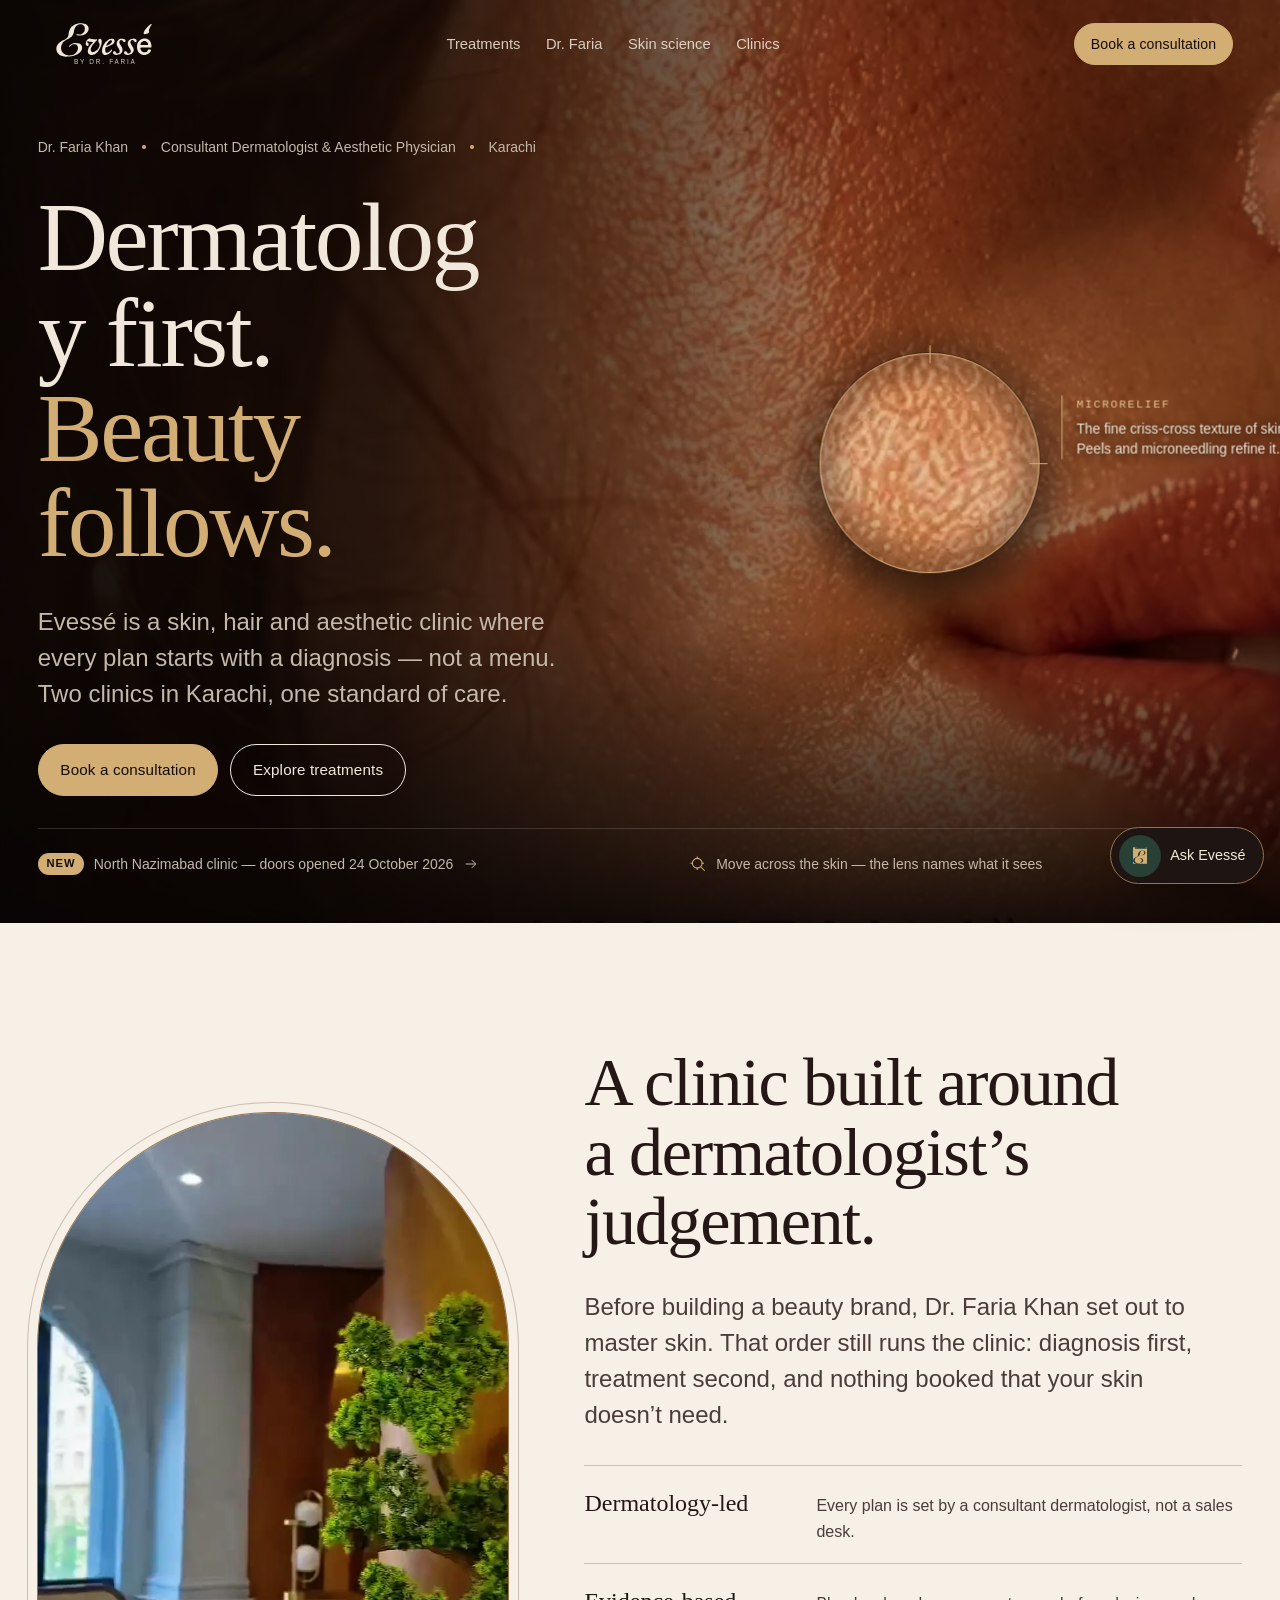
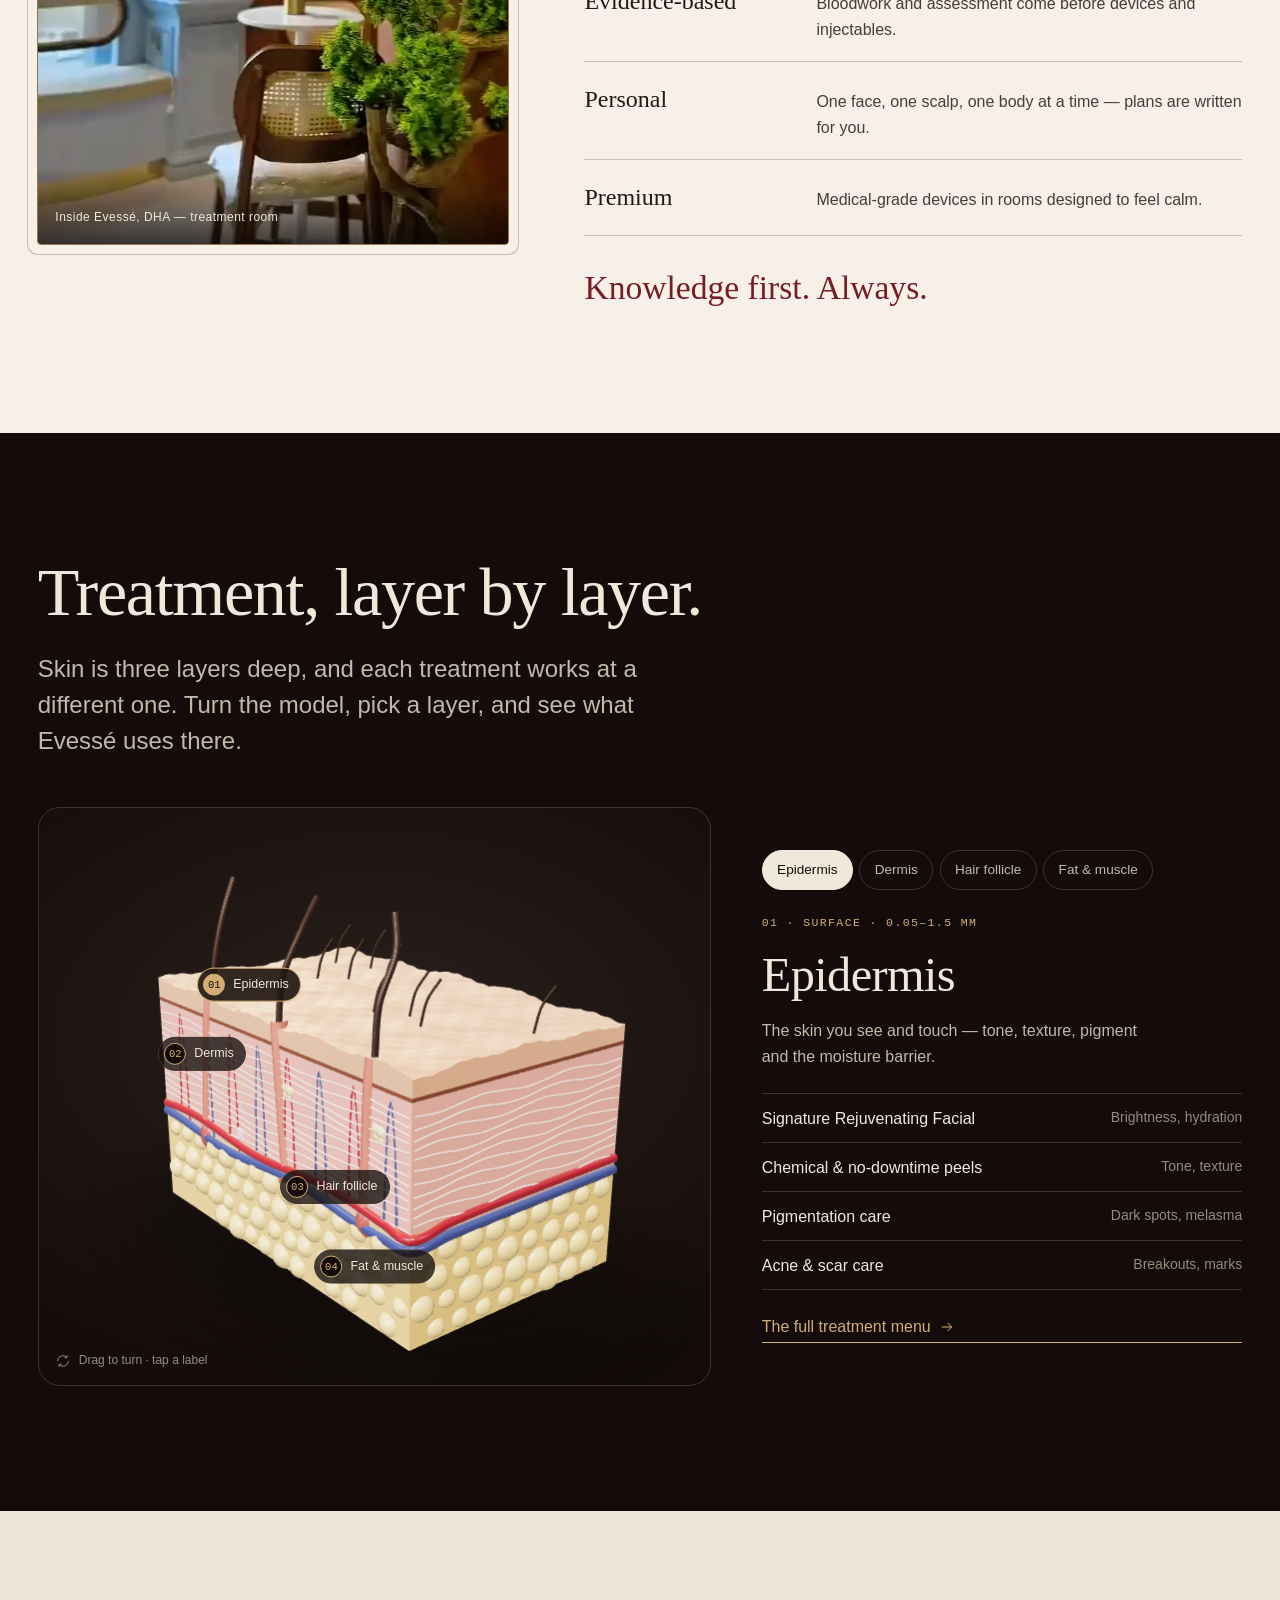
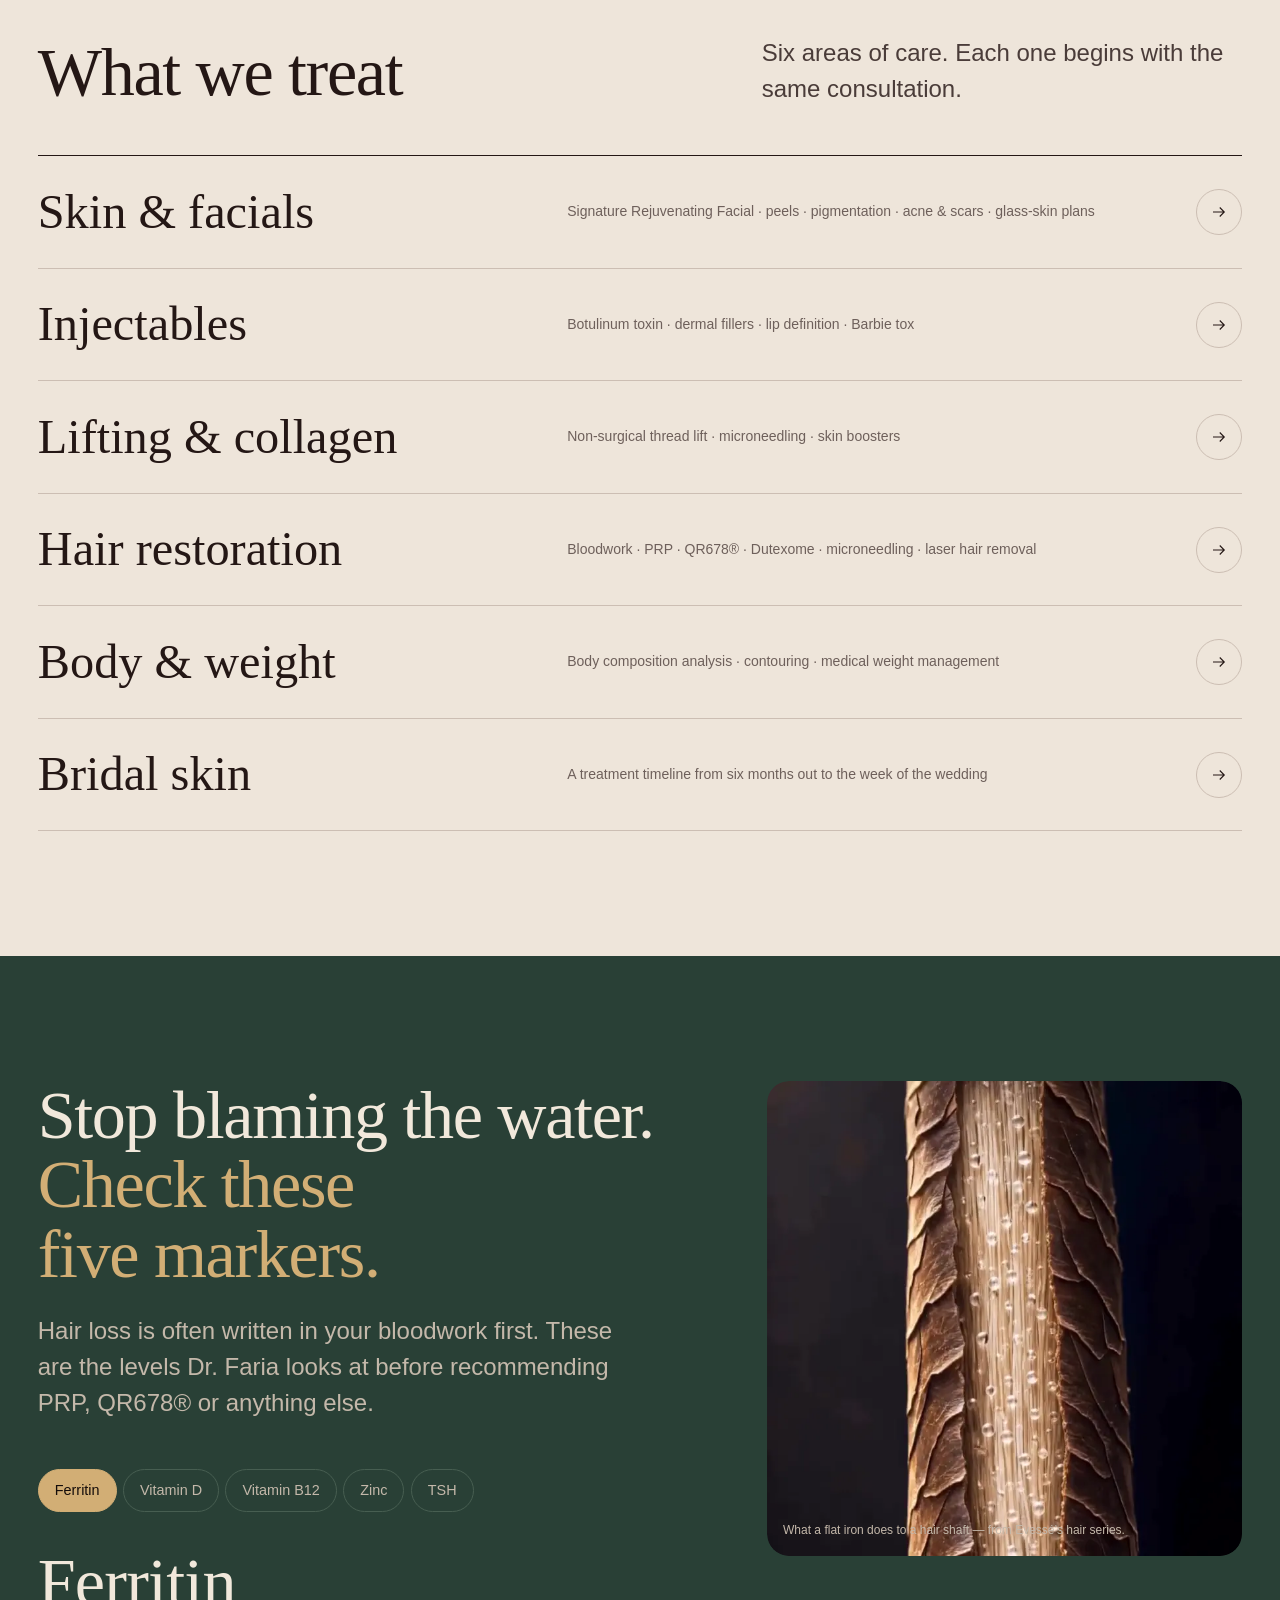
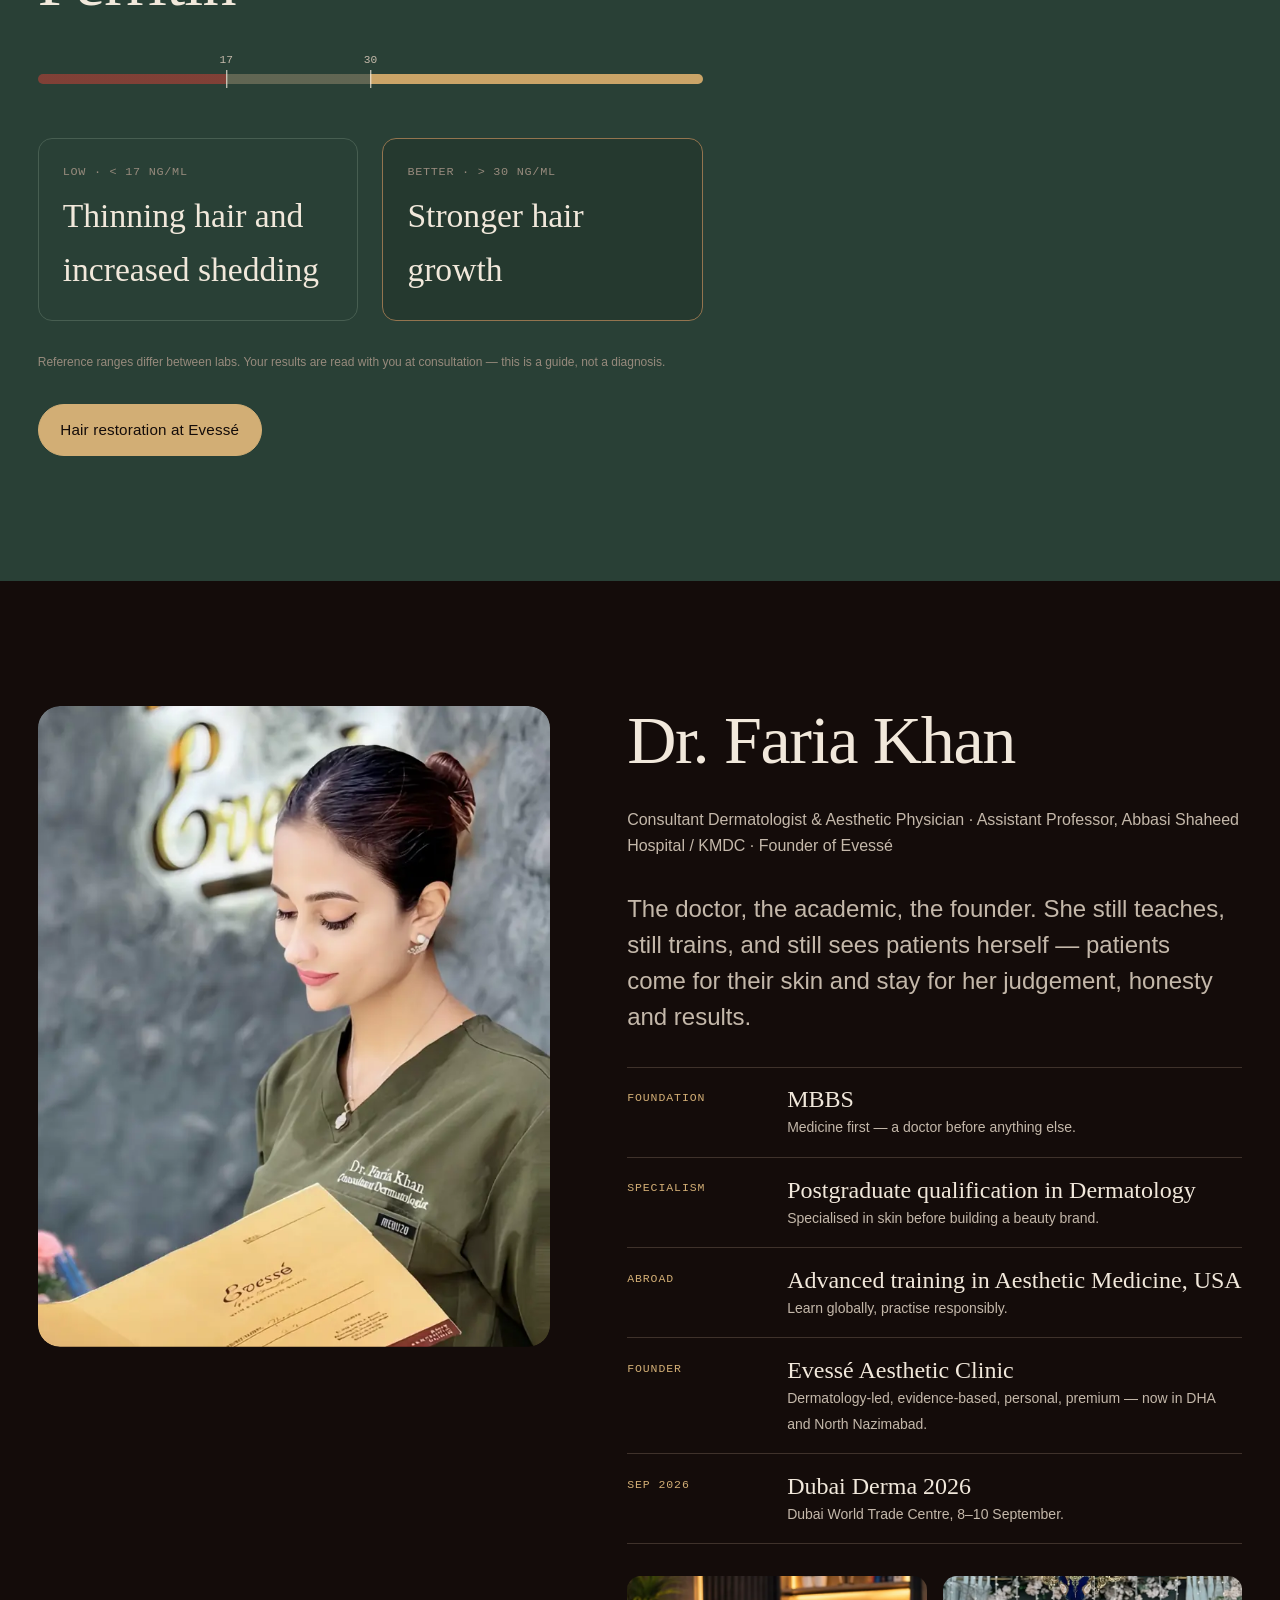
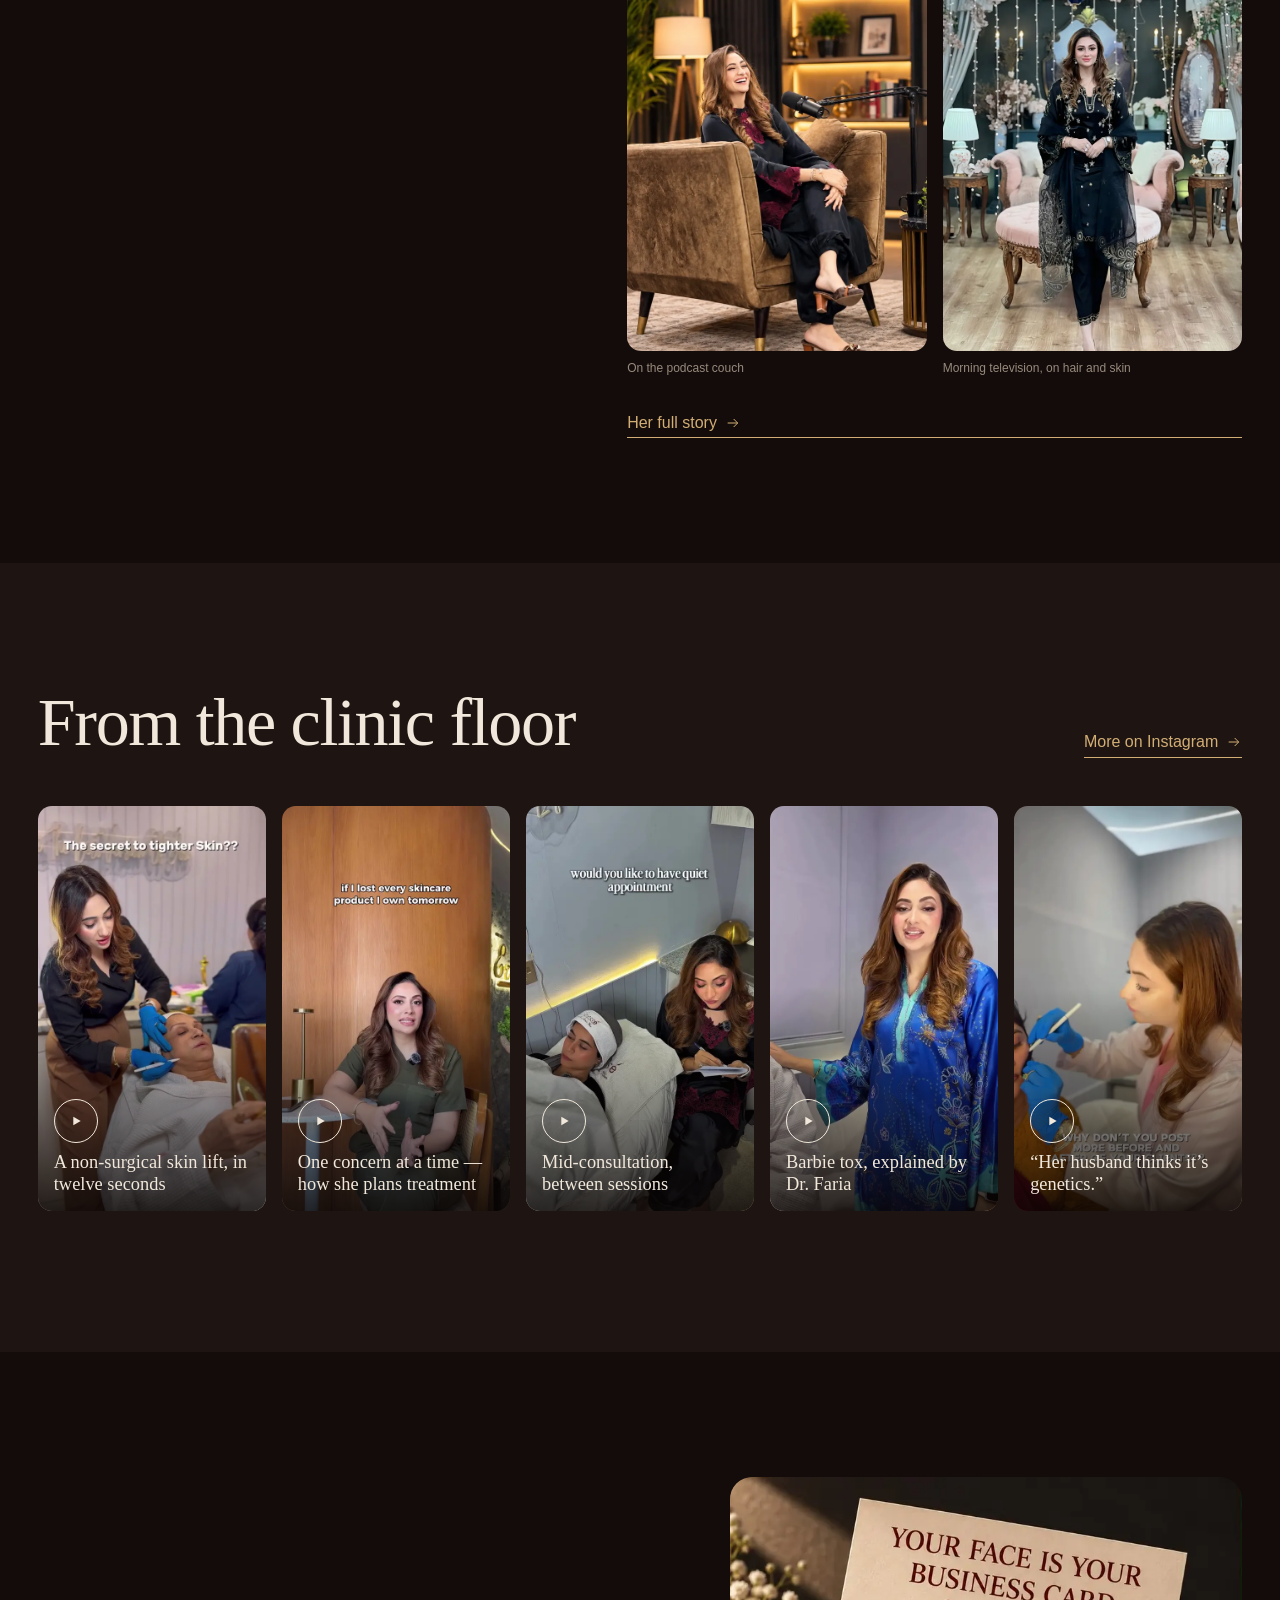
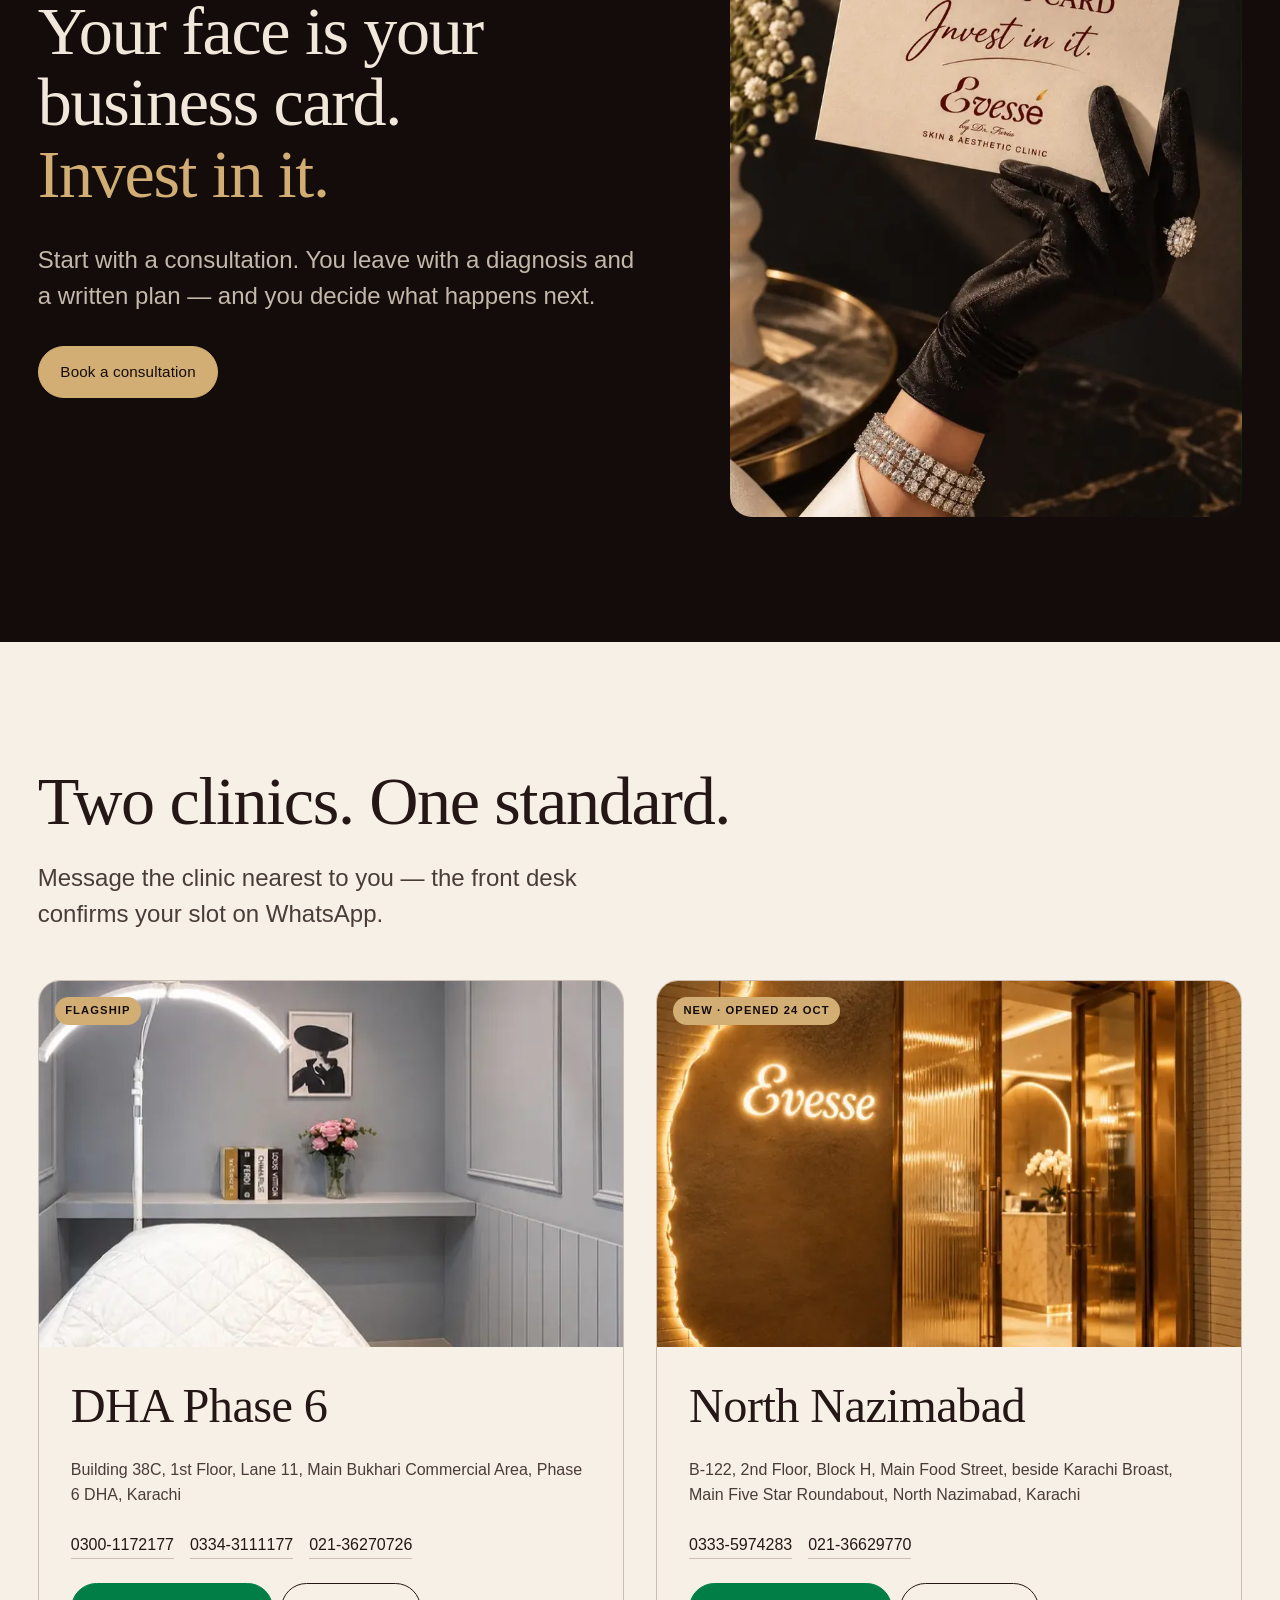
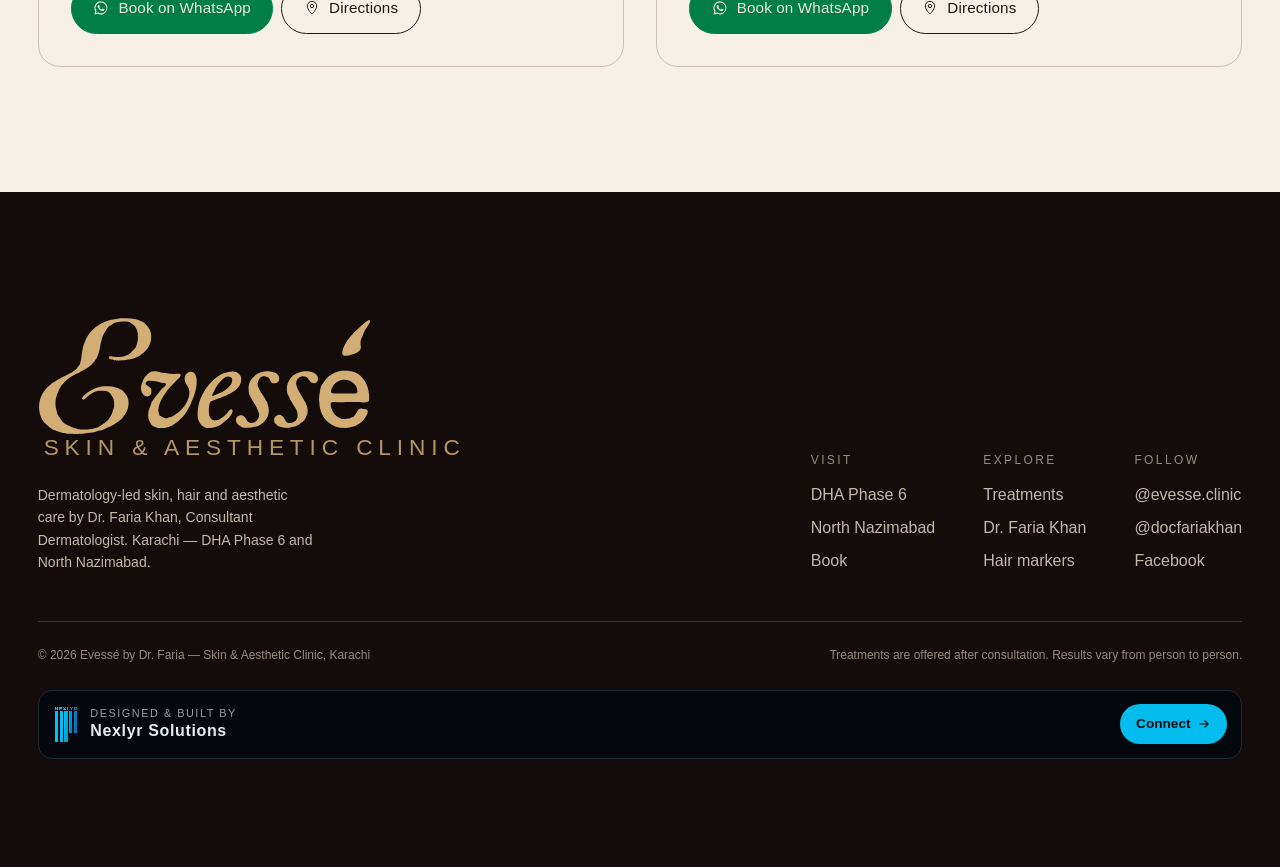
==== index.html @ e9ae00de "Evessé website: dermascope hero, 3D skin layers, treatments, doctor, clinics Co-Authored-By: Claude " ====
<!doctype html>
<html lang="en">
<head>
<meta charset="utf-8">
<meta name="viewport" content="width=device-width, initial-scale=1, viewport-fit=cover">
<title>Evessé by Dr. Faria — Skin & Aesthetic Clinic, Karachi</title>
<meta name="description" content="Dermatology-led skin, hair and aesthetic care by Dr. Faria Khan, Consultant Dermatologist. Clinics in DHA Phase 6 and North Nazimabad, Karachi.">
<meta name="theme-color" content="#1c1512">
<link rel="icon" href="assets/img/monogram.svg" type="image/svg+xml">
<meta property="og:type" content="website">
<meta property="og:title" content="Evessé by Dr. Faria — Skin & Aesthetic Clinic, Karachi">
<meta property="og:description" content="Dermatology-led skin, hair and aesthetic care by Dr. Faria Khan, Consultant Dermatologist. Clinics in DHA Phase 6 and North Nazimabad, Karachi.">
<meta property="og:image" content="assets/img/dr-reception.webp">
<meta name="twitter:card" content="summary_large_image">
<link rel="preload" href="assets/fonts/bodoni-moda.woff2" as="font" type="font/woff2" crossorigin>
<link rel="preload" href="assets/fonts/geist.woff2" as="font" type="font/woff2" crossorigin>
<script type="importmap">{"imports":{"three":"./assets/vendor/three.module.min.js"}}</script>
<link rel="modulepreload" href="assets/js/hero-lens.js">
<link rel="preload" as="image" href="assets/img/skin-macro.webp" fetchpriority="high">
<script type="application/ld+json">{"@context":"https://schema.org","@type":"MedicalClinic","name":"Evessé by Dr. Faria — Skin & Aesthetic Clinic","alternateName":"Evesse Aesthetic Clinic","medicalSpecialty":["Dermatology","PlasticSurgery"],"image":"assets/img/dr-reception.webp","sameAs":["https://www.instagram.com/evesse.clinic/","https://www.instagram.com/docfariakhan/","https://www.facebook.com/docfariakhan/"],"founder":{"@type":"Physician","name":"Dr. Faria Khan","jobTitle":"Consultant Dermatologist & Aesthetic Physician"},"department":[{"@type":"MedicalClinic","name":"Evessé — DHA","telephone":"+92-300-1172177","address":{"@type":"PostalAddress","streetAddress":"Building 38C, 1st Floor, Lane 11, Main Bukhari Commercial Area, Phase 6 DHA","addressLocality":"Karachi","addressCountry":"PK"}},{"@type":"MedicalClinic","name":"Evessé — North Nazimabad","telephone":"+92-333-5974283","address":{"@type":"PostalAddress","streetAddress":"B-122, 2nd Floor, Block H, Main Food Street, beside Karachi Broast, Main Five Star Roundabout, North Nazimabad","addressLocality":"Karachi","addressCountry":"PK"}}]}</script>
<link rel="stylesheet" href="assets/css/site.css">
<script>document.documentElement.classList.add('js');try{if(sessionStorage.getItem('ev-seen'))document.documentElement.classList.add('seen')}catch(e){}</script>
</head>
<body data-page="index.html">
<a class="skip" href="#main">Skip to content</a>
<div class="preloader" aria-hidden="true"><div class="preloader__inner"><span class="monogram"></span><span class="preloader__line"></span></div></div>
<header class="nav" id="nav">
  <div class="nav__bar">
    <a class="wordmark" href="index.html" aria-label="Evessé by Dr. Faria — home"><span class="wordmark__script"></span><span class="wordmark__sub">by Dr. Faria</span></a>
    <nav aria-label="Primary"><ul class="nav__links"><li><a href="treatments.html">Treatments</a></li><li><a href="about.html">Dr. Faria</a></li><li><a href="index.html#layers">Skin science</a></li><li><a href="clinics.html">Clinics</a></li></ul></nav>
    <div class="nav__actions">
      <a class="btn btn--gilt btn--sm nav__book" href="clinics.html#book">Book a consultation</a>
      <button class="nav__menu" type="button" aria-expanded="false" aria-controls="nav-panel" aria-label="Open menu"><span class="nav__menu-icon"><span></span><span></span></span></button>
    </div>
  </div>
  <div class="nav__panel" id="nav-panel" role="dialog" aria-label="Menu">
    <ul><li><a href="treatments.html">Treatments <small>Skin · hair · body</small></a></li><li><a href="about.html">Dr. Faria <small>Her story</small></a></li><li><a href="index.html#layers">Skin science <small>The 3D layers</small></a></li><li><a href="clinics.html">Clinics <small>DHA · North</small></a></li></ul>
    <div class="nav__panel-foot">
      <a class="btn btn--wa btn--sm" href="https://wa.me/923001172177?text=Hello%20Evess%C3%A9%2C%20I%27d%20like%20to%20book%20a%20consultation%20at%20the%20DHA%20clinic." target="_blank" rel="noopener"><svg viewBox="0 0 24 24" fill="currentColor" aria-hidden="true"><path d="M12.04 2a9.9 9.9 0 0 0-8.5 15l-1.4 5 5.1-1.3A9.9 9.9 0 1 0 12.04 2Zm0 18.1a8.2 8.2 0 0 1-4.2-1.15l-.3-.18-3 .8.8-2.95-.2-.31a8.2 8.2 0 1 1 6.9 3.79Zm4.5-6.1c-.25-.12-1.46-.72-1.69-.8-.23-.08-.39-.12-.56.12-.16.25-.64.8-.79.97-.14.16-.29.18-.54.06-.25-.12-1.04-.38-1.98-1.22a7.4 7.4 0 0 1-1.37-1.7c-.14-.25-.02-.38.11-.5.11-.11.25-.29.37-.43.12-.15.16-.25.25-.41.08-.17.04-.31-.02-.44-.06-.12-.56-1.34-.76-1.84-.2-.48-.4-.41-.56-.42h-.47a.9.9 0 0 0-.66.31 2.76 2.76 0 0 0-.86 2.06c0 1.21.88 2.38 1 2.55.13.16 1.74 2.65 4.2 3.72.59.25 1.05.4 1.4.52.6.19 1.14.16 1.57.1.48-.07 1.46-.6 1.67-1.18.2-.58.2-1.08.14-1.18-.06-.1-.22-.17-.47-.29Z"/></svg> WhatsApp · DHA</a>
      <a class="btn btn--ghost btn--sm" href="https://wa.me/923335974283?text=Hello%20Evess%C3%A9%2C%20I%27d%20like%20to%20book%20a%20consultation%20at%20the%20North%20Nazimabad%20clinic." target="_blank" rel="noopener"><svg viewBox="0 0 24 24" fill="currentColor" aria-hidden="true"><path d="M12.04 2a9.9 9.9 0 0 0-8.5 15l-1.4 5 5.1-1.3A9.9 9.9 0 1 0 12.04 2Zm0 18.1a8.2 8.2 0 0 1-4.2-1.15l-.3-.18-3 .8.8-2.95-.2-.31a8.2 8.2 0 1 1 6.9 3.79Zm4.5-6.1c-.25-.12-1.46-.72-1.69-.8-.23-.08-.39-.12-.56.12-.16.25-.64.8-.79.97-.14.16-.29.18-.54.06-.25-.12-1.04-.38-1.98-1.22a7.4 7.4 0 0 1-1.37-1.7c-.14-.25-.02-.38.11-.5.11-.11.25-.29.37-.43.12-.15.16-.25.25-.41.08-.17.04-.31-.02-.44-.06-.12-.56-1.34-.76-1.84-.2-.48-.4-.41-.56-.42h-.47a.9.9 0 0 0-.66.31 2.76 2.76 0 0 0-.86 2.06c0 1.21.88 2.38 1 2.55.13.16 1.74 2.65 4.2 3.72.59.25 1.05.4 1.4.52.6.19 1.14.16 1.57.1.48-.07 1.46-.6 1.67-1.18.2-.58.2-1.08.14-1.18-.06-.1-.22-.17-.47-.29Z"/></svg> WhatsApp · North Nazimabad</a>
    </div>
  </div>
</header>

<main id="main">
  <section class="hero" id="hero" aria-labelledby="hero-title">
    <img class="hero__fallback" src="assets/img/skin-macro.webp" alt="" fetchpriority="high" width="1122" height="552">
    <canvas class="hero__canvas" aria-hidden="true"></canvas>
    <div class="lens" aria-hidden="true"><div class="lens__ring"></div><div class="lens__tag"><span class="lens__term">Stratum corneum</span><span class="lens__def">The outer 15–20 layers of flattened cells — your moisture barrier.</span></div></div>
    <div class="wrap hero__content">
      <p class="hero__cred"><span>Dr. Faria Khan</span><span class="dot"></span><span>Consultant Dermatologist &amp; Aesthetic Physician</span><span class="dot"></span><span>Karachi</span></p>
      <div class="hero__readout" aria-hidden="true"><span class="lens__term">Stratum corneum</span><span class="lens__def">The outer 15–20 layers of flattened cells — your moisture barrier.</span></div>
      <h1 id="hero-title">Dermatology first. <span class="gilt">Beauty follows.</span></h1>
      <p class="lede">Evessé is a skin, hair and aesthetic clinic where every plan starts with a diagnosis — not a menu. Two clinics in Karachi, one standard of care.</p>
      <div class="hero__ctas"><a class="btn btn--gilt" href="clinics.html#book">Book a consultation</a><a class="btn btn--ghost" href="treatments.html">Explore treatments</a></div>
      <div class="hero__rail">
        <a class="hero__new" href="clinics.html#north"><i>New</i> North Nazimabad clinic — doors opened 24 October 2026 <svg viewBox="0 0 24 24" fill="none" stroke="currentColor" stroke-width="1.5" width="16" height="16" aria-hidden="true"><path d="M4 12h15M13 6l6 6-6 6"/></svg></a>
        <span class="hero__hint"><svg viewBox="0 0 24 24" fill="none" stroke="currentColor" stroke-width="1.4" aria-hidden="true"><circle cx="11" cy="11" r="6.5"/><path d="M11 2v3M11 17v3M2 11h3M17 11h3M16 16l5 5"/></svg> Move across the skin — the lens names what it sees</span>
      </div>
    </div>
  </section>

  <section class="section" aria-labelledby="clinic-title">
    <div class="wrap clinic">
      <figure class="arch reveal" style="margin:0">
        <video class="autoplay" muted loop playsinline preload="none" poster="assets/img/clinic-broll-poster.webp" data-src="assets/video/clinic-broll.mp4" aria-label="Inside an Evessé treatment room"></video>
        <figcaption>Inside Evessé, DHA — treatment room</figcaption>
      </figure>
      <div class="clinic__text">
        <h2 id="clinic-title">A clinic built around a dermatologist’s judgement.</h2>
        <p class="lede">Before building a beauty brand, Dr. Faria Khan set out to master skin. That order still runs the clinic: diagnosis first, treatment second, and nothing booked that your skin doesn’t need.</p>
        <ul class="values">
          <li><strong>Dermatology-led</strong><span>Every plan is set by a consultant dermatologist, not a sales desk.</span></li>
          <li><strong>Evidence-based</strong><span>Bloodwork and assessment come before devices and injectables.</span></li>
          <li><strong>Personal</strong><span>One face, one scalp, one body at a time — plans are written for you.</span></li>
          <li><strong>Premium</strong><span>Medical-grade devices in rooms designed to feel calm.</span></li>
        </ul>
        <p class="pull">Knowledge first. Always.</p>
      </div>
    </div>
  </section>

  <section class="section night" id="layers" aria-labelledby="layers-title">
    <div class="wrap">
      <div class="layers__head">
        <h2 id="layers-title">Treatment, layer by layer.</h2>
        <p class="lede">Skin is three layers deep, and each treatment works at a different one. Turn the model, pick a layer, and see what Evessé uses there.</p>
      </div>
      <div class="layers">
        <div class="stage" id="stage" role="img" aria-label="Interactive 3D cross-section of skin showing epidermis, dermis with hair follicles and blood vessels, and the fat layer beneath">
          <div class="stage__loading">Preparing the skin model…</div>
          <span class="stage__hint"><svg viewBox="0 0 24 24" fill="none" stroke="currentColor" stroke-width="1.4" aria-hidden="true"><path d="M4 12a8 8 0 0 1 14-5.3M20 12a8 8 0 0 1-14 5.3"/><path d="M18 3v4h-4M6 21v-4h4"/></svg> Drag to turn · tap a label</span>
        </div>
        <div class="layer-panel">
          <div class="layer-tabs" role="tablist" aria-label="Skin layers"><button type="button" role="tab" id="lt-epidermis" aria-controls="layer-card" aria-selected="true" data-layer="epidermis">Epidermis</button><button type="button" role="tab" id="lt-dermis" aria-controls="layer-card" aria-selected="false" data-layer="dermis">Dermis</button><button type="button" role="tab" id="lt-follicle" aria-controls="layer-card" aria-selected="false" data-layer="follicle">Hair follicle</button><button type="button" role="tab" id="lt-hypodermis" aria-controls="layer-card" aria-selected="false" data-layer="hypodermis">Fat & muscle</button></div>
          <div class="layer-card" id="layer-card" role="tabpanel" aria-live="polite">
            <span class="layer-card__depth">01 · Surface · 0.05–1.5 mm</span>
            <h3>Epidermis</h3>
            <p>The skin you see and touch — tone, texture, pigment and the moisture barrier.</p>
            <ul><li><span>Signature Rejuvenating Facial</span><span>Brightness, hydration</span></li><li><span>Chemical & no-downtime peels</span><span>Tone, texture</span></li><li><span>Pigmentation care</span><span>Dark spots, melasma</span></li><li><span>Acne & scar care</span><span>Breakouts, marks</span></li></ul>
          </div>
          <a class="link-arrow gilt" href="treatments.html">The full treatment menu <svg viewBox="0 0 24 24" fill="none" stroke="currentColor" stroke-width="1.5" aria-hidden="true"><path d="M4 12h15M13 6l6 6-6 6"/></svg></a>
        </div>
      </div>
    </div>
  </section>

  <section class="section paper-2" aria-labelledby="tx-title">
    <div class="wrap">
      <div class="index-head">
        <h2 id="tx-title">What we treat</h2>
        <p class="lede" style="max-width:36ch">Six areas of care. Each one begins with the same consultation.</p>
      </div>
      <ul class="tx"><li class="tx__item"><a class="tx__link" href="treatments.html#skin" data-peek="glow-2"><span class="tx__name">Skin & facials</span><span class="tx__list">Signature Rejuvenating Facial · peels · pigmentation · acne & scars · glass-skin plans</span><span class="tx__go"><svg viewBox="0 0 24 24" fill="none" stroke="currentColor" stroke-width="1.5" aria-hidden="true"><path d="M4 12h15M13 6l6 6-6 6"/></svg></span></a></li><li class="tx__item"><a class="tx__link" href="treatments.html#injectables" data-peek="lips-art"><span class="tx__name">Injectables</span><span class="tx__list">Botulinum toxin · dermal fillers · lip definition · Barbie tox</span><span class="tx__go"><svg viewBox="0 0 24 24" fill="none" stroke="currentColor" stroke-width="1.5" aria-hidden="true"><path d="M4 12h15M13 6l6 6-6 6"/></svg></span></a></li><li class="tx__item"><a class="tx__link" href="treatments.html#lifting" data-peek="room-devices"><span class="tx__name">Lifting & collagen</span><span class="tx__list">Non-surgical thread lift · microneedling · skin boosters</span><span class="tx__go"><svg viewBox="0 0 24 24" fill="none" stroke="currentColor" stroke-width="1.5" aria-hidden="true"><path d="M4 12h15M13 6l6 6-6 6"/></svg></span></a></li><li class="tx__item"><a class="tx__link" href="treatments.html#hair" data-peek="hair-exam"><span class="tx__name">Hair restoration</span><span class="tx__list">Bloodwork · PRP · QR678® · Dutexome · microneedling · laser hair removal</span><span class="tx__go"><svg viewBox="0 0 24 24" fill="none" stroke="currentColor" stroke-width="1.5" aria-hidden="true"><path d="M4 12h15M13 6l6 6-6 6"/></svg></span></a></li><li class="tx__item"><a class="tx__link" href="treatments.html#body" data-peek="body"><span class="tx__name">Body & weight</span><span class="tx__list">Body composition analysis · contouring · medical weight management</span><span class="tx__go"><svg viewBox="0 0 24 24" fill="none" stroke="currentColor" stroke-width="1.5" aria-hidden="true"><path d="M4 12h15M13 6l6 6-6 6"/></svg></span></a></li><li class="tx__item"><a class="tx__link" href="treatments.html#bridal" data-peek="bridal"><span class="tx__name">Bridal skin</span><span class="tx__list">A treatment timeline from six months out to the week of the wedding</span><span class="tx__go"><svg viewBox="0 0 24 24" fill="none" stroke="currentColor" stroke-width="1.5" aria-hidden="true"><path d="M4 12h15M13 6l6 6-6 6"/></svg></span></a></li></ul>
      <div class="tx-peek" aria-hidden="true"><img src="assets/img/glow-2-sm.webp" alt="" data-k="glow-2" loading="lazy"><img src="assets/img/lips-art-sm.webp" alt="" data-k="lips-art" loading="lazy"><img src="assets/img/room-devices-sm.webp" alt="" data-k="room-devices" loading="lazy"><img src="assets/img/hair-exam-sm.webp" alt="" data-k="hair-exam" loading="lazy"><img src="assets/img/body-sm.webp" alt="" data-k="body" loading="lazy"><img src="assets/img/bridal-sm.webp" alt="" data-k="bridal" loading="lazy"></div>
    </div>
  </section>

  <section class="section sage" id="markers" aria-labelledby="mk-title">
    <div class="wrap markers">
      <div>
        <div class="markers__head">
          <h2 id="mk-title">Stop blaming the water. <span>Check these five markers.</span></h2>
          <p class="lede" style="color:var(--color-cream-2)">Hair loss is often written in your bloodwork first. These are the levels Dr. Faria looks at before recommending PRP, QR678® or anything else.</p>
        </div>
        <div class="mk-tabs" role="tablist" aria-label="Blood markers"><button type="button" role="tab" aria-selected="true" data-k="ferritin">Ferritin</button><button type="button" role="tab" aria-selected="false" data-k="vitd">Vitamin D</button><button type="button" role="tab" aria-selected="false" data-k="b12">Vitamin B12</button><button type="button" role="tab" aria-selected="false" data-k="zinc">Zinc</button><button type="button" role="tab" aria-selected="false" data-k="tsh">TSH</button></div>
        <div class="mk-card" id="mk-card" aria-live="polite">
          <h3 class="mk-name">Ferritin</h3>
          <div class="mk-scale" style="--low:28%;--hi:50%"><div class="mk-scale__track"></div><span class="mk-scale__tick mk-a" style="left:28%">17</span><span class="mk-scale__tick mk-b" style="left:50%">30</span></div>
          <div class="mk-pair">
            <div><span class="mono">Low · <span class="mk-low">< 17 ng/mL</span></span><strong class="mk-lownote">Thinning hair and increased shedding</strong></div>
            <div><span class="mono">Better · <span class="mk-good">> 30 ng/mL</span></span><strong class="mk-goodnote">Stronger hair growth</strong></div>
          </div>
          <p class="mk-note">Reference ranges differ between labs. Your results are read with you at consultation — this is a guide, not a diagnosis.</p>
          <div><a class="btn btn--gilt" href="treatments.html#hair">Hair restoration at Evessé</a></div>
        </div>
      </div>
      <figure class="mk-media reveal" style="margin:0">
        <video class="autoplay" muted loop playsinline preload="none" poster="assets/img/hair-macro-poster.webp" data-src="assets/video/hair-macro.mp4" aria-label="Magnified hair shaft under heat"></video>
        <figcaption>What a flat iron does to a hair shaft — from Evessé’s hair series.</figcaption>
      </figure>
    </div>
  </section>

  <section class="section night" aria-labelledby="dr-title">
    <div class="wrap doctor">
      <figure class="doctor__portrait reveal" style="margin:0"><img src="assets/img/dr-reception.webp" srcset="assets/img/dr-reception-sm.webp 720w, assets/img/dr-reception.webp 1400w" sizes="(max-width: 900px) 100vw, 42vw" alt="Dr. Faria Khan reviewing a patient file at the Evessé reception" loading="lazy" decoding="async"></figure>
      <div class="doctor__text">
        <h2 id="dr-title">Dr. Faria Khan</h2>
        <p class="doctor__title">Consultant Dermatologist &amp; Aesthetic Physician · Assistant Professor, Abbasi Shaheed Hospital / KMDC · Founder of Evessé</p>
        <p class="lede">The doctor, the academic, the founder. She still teaches, still trains, and still sees patients herself — patients come for their skin and stay for her judgement, honesty and results.</p>
        <ol class="timeline">
          <li><span class="when">Foundation</span><div><strong>MBBS</strong><span>Medicine first — a doctor before anything else.</span></div></li>
          <li><span class="when">Specialism</span><div><strong>Postgraduate qualification in Dermatology</strong><span>Specialised in skin before building a beauty brand.</span></div></li>
          <li><span class="when">Abroad</span><div><strong>Advanced training in Aesthetic Medicine, USA</strong><span>Learn globally, practise responsibly.</span></div></li>
          <li><span class="when">Founder</span><div><strong>Evessé Aesthetic Clinic</strong><span>Dermatology-led, evidence-based, personal, premium — now in DHA and North Nazimabad.</span></div></li>
          <li><span class="when">Sep 2026</span><div><strong>Dubai Derma 2026</strong><span>Dubai World Trade Centre, 8–10 September.</span></div></li>
        </ol>
        <div class="media-row">
          <figure><img src="assets/img/podcast.webp" srcset="assets/img/podcast-sm.webp 720w, assets/img/podcast.webp 1400w" sizes="(max-width: 640px) 50vw, 22vw" alt="Dr. Faria Khan laughing during a podcast recording" loading="lazy" decoding="async"><figcaption>On the podcast couch</figcaption></figure>
          <figure><img src="assets/img/dr-tv.webp" srcset="assets/img/dr-tv-sm.webp 720w, assets/img/dr-tv.webp 1400w" sizes="(max-width: 640px) 50vw, 22vw" alt="Dr. Faria Khan on a television morning-show set" loading="lazy" decoding="async"><figcaption>Morning television, on hair and skin</figcaption></figure>
        </div>
        <a class="link-arrow gilt" href="about.html">Her full story <svg viewBox="0 0 24 24" fill="none" stroke="currentColor" stroke-width="1.5" aria-hidden="true"><path d="M4 12h15M13 6l6 6-6 6"/></svg></a>
      </div>
    </div>
  </section>

  <section class="section night-2" aria-labelledby="reels-title">
    <div class="wrap">
      <div class="reels-head">
        <h2 id="reels-title">From the clinic floor</h2>
        <a class="link-arrow gilt" href="https://www.instagram.com/evesse.clinic/" target="_blank" rel="noopener">More on Instagram <svg viewBox="0 0 24 24" fill="none" stroke="currentColor" stroke-width="1.5" aria-hidden="true"><path d="M4 12h15M13 6l6 6-6 6"/></svg></a>
      </div>
      <div class="reels" tabindex="0" aria-label="Clinic videos — scroll sideways"><article class="reel"><img src="assets/img/reel-v35.webp" alt="" loading="lazy"><video preload="none" playsinline data-src="assets/video/reel-v35.mp4" aria-label="A non-surgical skin lift, in twelve seconds"></video><button class="reel__btn" type="button" aria-label="Play: A non-surgical skin lift, in twelve seconds"><span class="reel__play"><svg viewBox="0 0 24 24" fill="currentColor" aria-hidden="true"><path d="M8 5.5v13l11-6.5-11-6.5Z"/></svg></span><span class="reel__title">A non-surgical skin lift, in twelve seconds</span></button></article><article class="reel"><img src="assets/img/reel-v39.webp" alt="" loading="lazy"><video preload="none" playsinline data-src="assets/video/reel-v39.mp4" aria-label="One concern at a time — how she plans treatment"></video><button class="reel__btn" type="button" aria-label="Play: One concern at a time — how she plans treatment"><span class="reel__play"><svg viewBox="0 0 24 24" fill="currentColor" aria-hidden="true"><path d="M8 5.5v13l11-6.5-11-6.5Z"/></svg></span><span class="reel__title">One concern at a time — how she plans treatment</span></button></article><article class="reel"><img src="assets/img/reel-v38.webp" alt="" loading="lazy"><video preload="none" playsinline data-src="assets/video/reel-v38.mp4" aria-label="Mid-consultation, between sessions"></video><button class="reel__btn" type="button" aria-label="Play: Mid-consultation, between sessions"><span class="reel__play"><svg viewBox="0 0 24 24" fill="currentColor" aria-hidden="true"><path d="M8 5.5v13l11-6.5-11-6.5Z"/></svg></span><span class="reel__title">Mid-consultation, between sessions</span></button></article><article class="reel"><img src="assets/img/reel-v33.webp" alt="" loading="lazy"><video preload="none" playsinline data-src="assets/video/reel-v33.mp4" aria-label="Barbie tox, explained by Dr. Faria"></video><button class="reel__btn" type="button" aria-label="Play: Barbie tox, explained by Dr. Faria"><span class="reel__play"><svg viewBox="0 0 24 24" fill="currentColor" aria-hidden="true"><path d="M8 5.5v13l11-6.5-11-6.5Z"/></svg></span><span class="reel__title">Barbie tox, explained by Dr. Faria</span></button></article><article class="reel"><img src="assets/img/reel-v22.webp" alt="" loading="lazy"><video preload="none" playsinline data-src="assets/video/reel-v22.mp4" aria-label="“Her husband thinks it’s genetics.”"></video><button class="reel__btn" type="button" aria-label="Play: “Her husband thinks it’s genetics.”"><span class="reel__play"><svg viewBox="0 0 24 24" fill="currentColor" aria-hidden="true"><path d="M8 5.5v13l11-6.5-11-6.5Z"/></svg></span><span class="reel__title">“Her husband thinks it’s genetics.”</span></button></article></div>
    </div>
  </section>

  <section class="section night" aria-label="Your face is your business card">
    <div class="wrap still">
      <div class="still__text">
        <blockquote>Your face is your business card. <span>Invest in it.</span></blockquote>
        <p class="lede">Start with a consultation. You leave with a diagnosis and a written plan — and you decide what happens next.</p>
        <a class="btn btn--gilt" href="clinics.html#book">Book a consultation</a>
      </div>
      <figure class="still__img reveal" style="margin:0"><img src="assets/img/business-card.webp" srcset="assets/img/business-card-sm.webp 720w, assets/img/business-card.webp 1400w" sizes="(max-width: 900px) 100vw, 40vw" alt="A gloved hand holding an Evessé card that reads: Your face is your business card. Invest in it." loading="lazy" decoding="async"></figure>
    </div>
  </section>

  <section class="section" id="book" aria-labelledby="book-title">
    <div class="wrap">
      <div class="clinics-head">
        <h2 id="book-title">Two clinics. One standard.</h2>
        <p class="lede">Message the clinic nearest to you — the front desk confirms your slot on WhatsApp.</p>
      </div>
      <div class="branches"><article class="branch" id="dha">
  <div class="branch__img"><img src="assets/img/room-space.webp" srcset="assets/img/room-space-sm.webp 720w, assets/img/room-space.webp 1400w" sizes="(max-width: 900px) 100vw, 45vw" alt="A quiet treatment room at the DHA clinic" loading="lazy" decoding="async"><span class="branch__badge">Flagship</span></div>
  <div class="branch__body">
    <h3>DHA Phase 6</h3>
    <address>Building 38C, 1st Floor, Lane 11, Main Bukhari Commercial Area, Phase 6 DHA, Karachi</address>
    <div class="branch__phones"><a href="tel:+923001172177">0300-1172177</a><a href="tel:+923343111177">0334-3111177</a><a href="tel:+922136270726">021-36270726</a></div>
    <div class="branch__ctas">
      <a class="btn btn--wa" href="https://wa.me/923001172177?text=Hello%20Evess%C3%A9%2C%20I%27d%20like%20to%20book%20a%20consultation%20at%20the%20DHA%20Phase%206%20clinic." target="_blank" rel="noopener"><svg viewBox="0 0 24 24" fill="currentColor" aria-hidden="true"><path d="M12.04 2a9.9 9.9 0 0 0-8.5 15l-1.4 5 5.1-1.3A9.9 9.9 0 1 0 12.04 2Zm0 18.1a8.2 8.2 0 0 1-4.2-1.15l-.3-.18-3 .8.8-2.95-.2-.31a8.2 8.2 0 1 1 6.9 3.79Zm4.5-6.1c-.25-.12-1.46-.72-1.69-.8-.23-.08-.39-.12-.56.12-.16.25-.64.8-.79.97-.14.16-.29.18-.54.06-.25-.12-1.04-.38-1.98-1.22a7.4 7.4 0 0 1-1.37-1.7c-.14-.25-.02-.38.11-.5.11-.11.25-.29.37-.43.12-.15.16-.25.25-.41.08-.17.04-.31-.02-.44-.06-.12-.56-1.34-.76-1.84-.2-.48-.4-.41-.56-.42h-.47a.9.9 0 0 0-.66.31 2.76 2.76 0 0 0-.86 2.06c0 1.21.88 2.38 1 2.55.13.16 1.74 2.65 4.2 3.72.59.25 1.05.4 1.4.52.6.19 1.14.16 1.57.1.48-.07 1.46-.6 1.67-1.18.2-.58.2-1.08.14-1.18-.06-.1-.22-.17-.47-.29Z"/></svg> Book on WhatsApp</a>
      <a class="btn btn--ghost on-light" href="https://www.google.com/maps/search/?api=1&query=Evesse+Aesthetic+Clinic+Bukhari+Commercial+Phase+6+DHA+Karachi" target="_blank" rel="noopener"><svg viewBox="0 0 24 24" fill="none" stroke="currentColor" stroke-width="1.5" aria-hidden="true"><path d="M12 21s7-6.2 7-12a7 7 0 1 0-14 0c0 5.8 7 12 7 12Z"/><circle cx="12" cy="9" r="2.5"/></svg> Directions</a>
    </div>
  </div>
</article><article class="branch" id="north">
  <div class="branch__img"><img src="assets/img/branch-door.webp" srcset="assets/img/branch-door-sm.webp 720w, assets/img/branch-door.webp 1400w" sizes="(max-width: 900px) 100vw, 45vw" alt="The lit stone entrance of the new North Nazimabad clinic" loading="lazy" decoding="async"><span class="branch__badge">New · opened 24 Oct</span></div>
  <div class="branch__body">
    <h3>North Nazimabad</h3>
    <address>B-122, 2nd Floor, Block H, Main Food Street, beside Karachi Broast, Main Five Star Roundabout, North Nazimabad, Karachi</address>
    <div class="branch__phones"><a href="tel:+923335974283">0333-5974283</a><a href="tel:+922136629770">021-36629770</a></div>
    <div class="branch__ctas">
      <a class="btn btn--wa" href="https://wa.me/923335974283?text=Hello%20Evess%C3%A9%2C%20I%27d%20like%20to%20book%20a%20consultation%20at%20the%20North%20Nazimabad%20clinic." target="_blank" rel="noopener"><svg viewBox="0 0 24 24" fill="currentColor" aria-hidden="true"><path d="M12.04 2a9.9 9.9 0 0 0-8.5 15l-1.4 5 5.1-1.3A9.9 9.9 0 1 0 12.04 2Zm0 18.1a8.2 8.2 0 0 1-4.2-1.15l-.3-.18-3 .8.8-2.95-.2-.31a8.2 8.2 0 1 1 6.9 3.79Zm4.5-6.1c-.25-.12-1.46-.72-1.69-.8-.23-.08-.39-.12-.56.12-.16.25-.64.8-.79.97-.14.16-.29.18-.54.06-.25-.12-1.04-.38-1.98-1.22a7.4 7.4 0 0 1-1.37-1.7c-.14-.25-.02-.38.11-.5.11-.11.25-.29.37-.43.12-.15.16-.25.25-.41.08-.17.04-.31-.02-.44-.06-.12-.56-1.34-.76-1.84-.2-.48-.4-.41-.56-.42h-.47a.9.9 0 0 0-.66.31 2.76 2.76 0 0 0-.86 2.06c0 1.21.88 2.38 1 2.55.13.16 1.74 2.65 4.2 3.72.59.25 1.05.4 1.4.52.6.19 1.14.16 1.57.1.48-.07 1.46-.6 1.67-1.18.2-.58.2-1.08.14-1.18-.06-.1-.22-.17-.47-.29Z"/></svg> Book on WhatsApp</a>
      <a class="btn btn--ghost on-light" href="https://www.google.com/maps/search/?api=1&query=Evesse+Aesthetic+Clinic+Block+H+North+Nazimabad+Karachi" target="_blank" rel="noopener"><svg viewBox="0 0 24 24" fill="none" stroke="currentColor" stroke-width="1.5" aria-hidden="true"><path d="M12 21s7-6.2 7-12a7 7 0 1 0-14 0c0 5.8 7 12 7 12Z"/><circle cx="12" cy="9" r="2.5"/></svg> Directions</a>
    </div>
  </div>
</article></div>
    </div>
  </section>
</main>
<script type="application/json" id="ev-data">{"layers": [{"id": "epidermis", "n": "01", "name": "Epidermis", "depth": "Surface · 0.05–1.5 mm", "lead": "The skin you see and touch — tone, texture, pigment and the moisture barrier.", "tx": [["Signature Rejuvenating Facial", "Brightness, hydration"], ["Chemical & no-downtime peels", "Tone, texture"], ["Pigmentation care", "Dark spots, melasma"], ["Acne & scar care", "Breakouts, marks"]]}, {"id": "dermis", "n": "02", "name": "Dermis", "depth": "Support · 1–4 mm", "lead": "Collagen, elastin and blood supply — the scaffold that keeps skin firm.", "tx": [["Microneedling", "Collagen, fine lines"], ["Skin boosters", "Deep hydration"], ["Dermal fillers", "Volume, contour"], ["Non-surgical thread lift", "Lift, laxity"]]}, {"id": "follicle", "n": "03", "name": "Hair follicle", "depth": "Rooted · 3–5 mm", "lead": "Every hair grows from a follicle in the dermis, fed by blood, hormones and nutrients.", "tx": [["Hair-loss bloodwork", "Ferritin, D, B12, zinc, TSH"], ["PRP", "Growth factors"], ["QR678® · Dutexome", "Follicle support"], ["Laser hair removal", "Unwanted hair"]]}, {"id": "hypodermis", "n": "04", "name": "Fat & muscle", "depth": "Deep · below 4 mm", "lead": "Fat, fascia and the muscles of expression — where shape and movement come from.", "tx": [["Botulinum toxin", "Expression lines"], ["Barbie tox", "Trapezius slimming"], ["Body contouring", "Shape"], ["Medical weight management", "Body composition"]]}], "markers": [{"k": "ferritin", "name": "Ferritin", "unit": "ng/mL", "low": "< 17", "lowNote": "Thinning hair and increased shedding", "good": "> 30", "goodNote": "Stronger hair growth", "a": 17, "b": 30, "max": 60}, {"k": "vitd", "name": "Vitamin D", "unit": "ng/mL", "low": "< 20", "lowNote": "Persistent shedding, poor response to treatment", "good": "> 30", "goodNote": "Better support for the hair growth cycle", "a": 20, "b": 30, "max": 60}, {"k": "b12", "name": "Vitamin B12", "unit": "ng/mL", "low": "< 220", "lowNote": "Weak hair, shedding, low density", "good": "> 250", "goodNote": "Stronger, more resilient hair", "a": 220, "b": 250, "max": 500}, {"k": "zinc", "name": "Zinc", "unit": "mcg/dL", "low": "< 53", "lowNote": "Fragile, brittle, lifeless hair", "good": "> 70", "goodNote": "Better structure and strength", "a": 53, "b": 70, "max": 120}, {"k": "tsh", "name": "TSH", "unit": "mIU/L", "low": "> 5.5", "lowNote": "Slow metabolism, possible hair loss", "good": "0.5 – 2", "goodNote": "Better balance for the hair cycle", "a": 2, "b": 5.5, "max": 8, "inverse": true}]}</script>
<footer class="footer">
  <div class="wrap">
    <div class="footer__mast">
      <div style="display:grid;gap:1.5rem;justify-items:start">
        <a class="wordmark" href="index.html" aria-label="Evessé by Dr. Faria — home"><span class="wordmark__script"></span><span class="wordmark__sub">Skin &amp; Aesthetic Clinic</span></a>
        <p class="small" style="color:var(--color-cream-2);max-width:38ch">Dermatology-led skin, hair and aesthetic care by Dr. Faria Khan, Consultant Dermatologist. Karachi — DHA Phase 6 and North Nazimabad.</p>
      </div>
      <div class="footer__cols">
        <div><h4>Visit</h4><ul><li><a href="clinics.html#dha">DHA Phase 6</a></li><li><a href="clinics.html#north">North Nazimabad</a></li><li><a href="clinics.html#book">Book</a></li></ul></div>
        <div><h4>Explore</h4><ul><li><a href="treatments.html">Treatments</a></li><li><a href="about.html">Dr. Faria Khan</a></li><li><a href="index.html#markers">Hair markers</a></li></ul></div>
        <div><h4>Follow</h4><ul><li><a href="https://www.instagram.com/evesse.clinic/" target="_blank" rel="noopener">@evesse.clinic</a></li><li><a href="https://www.instagram.com/docfariakhan/" target="_blank" rel="noopener">@docfariakhan</a></li><li><a href="https://www.facebook.com/docfariakhan/" target="_blank" rel="noopener">Facebook</a></li></ul></div>
      </div>
    </div>
    <div class="footer__base"><span>© 2026 Evessé by Dr. Faria — Skin &amp; Aesthetic Clinic, Karachi</span><span>Treatments are offered after consultation. Results vary from person to person.</span></div>
    <div class="nexlyr">
      <a class="nexlyr__id" href="https://nexlyr.solutions" target="_blank" rel="noopener"><img src="assets/img/nexlyr-logo.svg" alt="Nexlyr Solutions" width="22" height="35" loading="lazy"><span><small>Designed &amp; built by</small><strong>Nexlyr Solutions</strong></span></a>
      <a class="nexlyr__btn" href="https://nexlyr.solutions" target="_blank" rel="noopener">Connect <svg viewBox="0 0 24 24" fill="none" stroke="currentColor" stroke-width="2" width="14" height="14" aria-hidden="true"><path d="M4 12h15M13 6l6 6-6 6"/></svg></a>
    </div>
  </div>
</footer>
<button class="chat-fab" type="button" aria-expanded="false" aria-controls="chat"><span class="chat-fab__mono"><span class="monogram"></span></span><span class="chat-fab__label">Ask Evessé</span></button>
<section class="chat" id="chat" role="dialog" aria-label="Ask Evessé" aria-modal="false">
  <div class="chat__head"><span class="chat-fab__mono"><span class="monogram"></span></span><div><strong>Ask Evessé</strong><small>Quick answers · a person replies on WhatsApp</small></div><button class="chat__close" type="button" aria-label="Close chat"><svg viewBox="0 0 24 24" fill="none" stroke="currentColor" stroke-width="1.6" aria-hidden="true"><path d="M6 6l12 12M18 6 6 18"/></svg></button></div>
  <div class="chat__log" aria-live="polite"></div>
  <div class="chat__chips" role="group" aria-label="Suggested questions"></div>
</section>
<script src="assets/vendor/lenis.min.js" defer></script>
<script src="assets/js/site.js" defer></script>

</body>
</html>
---- assets/css/site.css ----
/* Hallmark · genre: editorial (luxury register) · route: custom (tuned) · structure: dermascope hero → clinic arch → 3D layers → treatment index → five markers → doctor → reels → still-life quote → clinics
 * nav: N10 floating-on-scroll-morph (compact dropdown on mobile) · footer: Ft1 mast-headed + Nexlyr strip · enrichment: WebGL skin lens + Three.js skin cross-section
 * Hallmark · pre-emit critique: P5 H5 E4 S5 R4 V5
 */
@import url("tokens.css");

*, *::before, *::after { box-sizing: border-box; }
html { -webkit-text-size-adjust: 100%; overflow-x: clip; scroll-behavior: auto; }
body {
  margin: 0;
  overflow-x: clip;
  background: var(--color-paper);
  color: var(--color-ink);
  font-family: var(--font-body);
  font-size: var(--text-base);
  line-height: 1.6;
  text-rendering: optimizeLegibility;
  -webkit-font-smoothing: antialiased;
  font-feature-settings: "ss01", "cv11";
}
img, video, canvas, svg { display: block; max-width: 100%; }
img, video { height: auto; }
a { color: inherit; text-decoration-thickness: 1px; text-underline-offset: 0.22em; }
button { font: inherit; color: inherit; background: none; border: 0; padding: 0; cursor: pointer; }
:focus-visible { outline: 2px solid var(--color-focus); outline-offset: 3px; border-radius: 4px; }
::selection { background: var(--color-accent); color: var(--color-accent-ink); }
.sr-only { position: absolute !important; width: 1px; height: 1px; overflow: hidden; clip: rect(0 0 0 0); white-space: nowrap; }
.skip { position: fixed; left: var(--space-sm); top: -4rem; z-index: 90; background: var(--color-cream); color: var(--color-ink); padding: var(--space-2xs) var(--space-sm); border-radius: var(--radius-sm); }
.skip:focus { top: var(--space-sm); }

/* ── type ─────────────────────────────────────────── */
h1, h2, h3, h4 { font-family: var(--font-display); font-weight: 500; font-style: normal; margin: 0; letter-spacing: -0.012em; text-wrap: balance; overflow-wrap: anywhere; min-width: 0; font-variation-settings: "opsz" 28; }
h1 { font-size: var(--text-display); line-height: 0.98; font-weight: 500; letter-spacing: -0.025em; }
h2 { font-size: var(--text-3xl); line-height: 1.02; letter-spacing: -0.02em; }
h3 { font-size: var(--text-xl); line-height: 1.12; }
p { margin: 0; text-wrap: pretty; }
.lede { font-size: var(--text-lg); line-height: 1.5; color: var(--color-ink-2); max-width: 46ch; }
.on-night .lede, .night .lede, .night-2 .lede, .page-hero .lede, .hero .lede { color: var(--color-cream-2); }
.small { font-size: var(--text-sm); }
.caps { text-transform: uppercase; letter-spacing: 0.22em; font-size: var(--text-xs); font-weight: 500; }
.mono { font-family: var(--font-outlier); font-size: 0.74rem; letter-spacing: 0.06em; text-transform: uppercase; }
.gilt { color: var(--color-gilt); }
.wine { color: var(--color-accent); }
.measure { max-width: var(--measure); }

/* ── layout ───────────────────────────────────────── */
.wrap { width: 100%; max-width: var(--page-max); margin-inline: auto; padding-inline: var(--gutter); }
.section { padding-block: var(--space-3xl); position: relative; }
.night { background: var(--color-night); color: var(--color-cream); }
.night-2 { background: var(--color-night-2); color: var(--color-cream); }
.paper-2 { background: var(--color-paper-2); }
.sage { background: var(--color-sage); color: var(--color-cream); }
.rule-top { border-top: var(--rule); }

/* ── wordmark (vector logo, recoloured by currentColor) ── */
.wordmark { display: inline-flex; flex-direction: column; align-items: center; gap: 0.15rem; text-decoration: none; color: inherit; line-height: 1; }
.wordmark__script { display: block; width: var(--wm, 112px); aspect-ratio: 2259 / 800; background: currentColor; -webkit-mask: url("../img/wordmark.svg") center / contain no-repeat; mask: url("../img/wordmark.svg") center / contain no-repeat; }
.wordmark__sub { font-family: var(--font-body); font-size: calc(var(--wm, 112px) * 0.068); letter-spacing: 0.26em; text-transform: uppercase; white-space: nowrap; font-weight: 500; opacity: 0.86; padding-left: 0.26em; }
.monogram { display: block; width: var(--mono, 40px); aspect-ratio: 1434 / 1685; background: currentColor; -webkit-mask: url("../img/monogram.svg") center / contain no-repeat; mask: url("../img/monogram.svg") center / contain no-repeat; }

/* ── buttons ──────────────────────────────────────── */
.btn {
  --btn-bg: var(--color-accent); --btn-fg: var(--color-accent-ink); --btn-bd: var(--color-accent);
  display: inline-flex; align-items: center; justify-content: center; gap: 0.6em;
  min-height: 48px; padding: 0.8rem 1.35rem; border-radius: var(--radius-pill);
  background: var(--btn-bg); color: var(--btn-fg); border: 1px solid var(--btn-bd);
  font-weight: 500; font-size: 0.95rem; letter-spacing: 0.01em; white-space: nowrap; text-decoration: none;
  transition: background-color var(--dur-fast) var(--ease-out), color var(--dur-fast) var(--ease-out), border-color var(--dur-fast) var(--ease-out), transform var(--dur-fast) var(--ease-out);
}
.btn:hover { --btn-bg: var(--color-accent-hi); --btn-bd: var(--color-accent-hi); }
.btn:active { transform: translateY(1px); }
.btn[disabled], .btn[aria-disabled="true"] { opacity: 0.45; pointer-events: none; }
.btn--gilt { --btn-bg: var(--color-gilt); --btn-fg: var(--color-night); --btn-bd: var(--color-gilt); }
.btn--gilt:hover { --btn-bg: var(--color-gilt-hi); --btn-bd: var(--color-gilt-hi); }
.btn--ghost { --btn-bg: transparent; --btn-fg: currentColor; --btn-bd: currentColor; }
.btn--ghost:hover { --btn-bg: transparent; --btn-bd: var(--color-gilt); color: var(--color-gilt); }
.on-light .btn--ghost:hover, .btn--ghost.on-light:hover { --btn-bd: var(--color-accent); color: var(--color-accent); }
.btn--wa { --btn-bg: var(--color-whatsapp); --btn-bd: var(--color-whatsapp); --btn-fg: var(--color-cream); }
.btn--wa:hover { --btn-bg: oklch(47% 0.12 155); --btn-bd: oklch(47% 0.12 155); }
.btn--sm { min-height: 40px; padding: 0.55rem 1rem; font-size: 0.88rem; }
.btn svg { width: 1.05em; height: 1.05em; flex: none; }
.link-arrow { display: inline-flex; align-items: center; gap: 0.5em; text-decoration: none; font-weight: 500; white-space: nowrap; border-bottom: 1px solid currentColor; padding-bottom: 2px; }
.link-arrow svg { width: 1em; height: 1em; transition: transform var(--dur-fast) var(--ease-out); }
.link-arrow:hover svg { transform: translateX(3px); }

/* ── preloader ────────────────────────────────────── */
.preloader { position: fixed; inset: 0; z-index: 100; display: grid; place-items: center; background: var(--color-night); color: var(--color-gilt); transition: opacity 520ms var(--ease-out), visibility 0s linear 520ms; }
.preloader__inner { display: grid; justify-items: center; gap: var(--space-md); }
.preloader .monogram { --mono: 56px; animation: pre-mono 900ms var(--ease-out) both; }
.preloader__line { width: 132px; height: 1px; background: var(--color-night-rule); position: relative; overflow: hidden; }
.preloader__line::after { content: ""; position: absolute; inset: 0; background: var(--color-gilt); transform-origin: left; transform: scaleX(var(--p, 0)); transition: transform 240ms var(--ease-out); }
.preloader.is-done { opacity: 0; visibility: hidden; }
html.seen .preloader { display: none; }
@keyframes pre-mono { from { opacity: 0; transform: translateY(6px) scale(0.96); } to { opacity: 1; transform: none; } }

/* ── nav (N10: transparent over hero → floating bar) ── */
.nav { position: fixed; z-index: 60; inset: 0 0 auto 0; padding: var(--space-xs) var(--gutter); pointer-events: none; }
.nav__bar {
  pointer-events: auto; max-width: var(--page-max); margin-inline: auto;
  display: flex; align-items: center; justify-content: space-between; gap: var(--space-md);
  min-height: 64px; padding: 0.5rem 0.5rem 0.5rem 1.1rem; border-radius: var(--radius-pill);
  color: var(--color-cream); border: 1px solid transparent;
  transition: background-color var(--dur-base) var(--ease-out), border-color var(--dur-base) var(--ease-out), max-width var(--dur-slow) var(--ease-out), box-shadow var(--dur-base) var(--ease-out);
}
.nav.is-scrolled .nav__bar { background: oklch(19% 0.016 38 / 0.94); border-color: var(--color-night-rule); max-width: 64rem; box-shadow: 0 14px 40px -18px oklch(10% 0.01 40 / 0.6); }
.nav--light:not(.is-scrolled) .nav__bar { color: var(--color-ink); }
.nav .wordmark { --wm: 96px; }
.nav__links { display: flex; gap: clamp(1rem, 2vw, 2rem); list-style: none; margin: 0; padding: 0; }
.nav__links a { text-decoration: none; font-size: 0.92rem; white-space: nowrap; opacity: 0.86; padding-block: 0.4rem; border-bottom: 1px solid transparent; transition: opacity var(--dur-fast) var(--ease-out), border-color var(--dur-fast) var(--ease-out); }
.nav__links a:hover, .nav__links a[aria-current="page"] { opacity: 1; border-color: var(--color-gilt); }
.nav__actions { display: flex; align-items: center; gap: var(--space-2xs); }
.nav__menu { display: none; width: 44px; height: 44px; border-radius: 50%; border: 1px solid currentColor; place-items: center; }
.nav__menu span { display: block; width: 16px; height: 1px; background: currentColor; transition: transform var(--dur-base) var(--ease-out); }
.nav__menu span + span { margin-top: 5px; }
.nav__menu[aria-expanded="true"] span:first-child { transform: translateY(3px) rotate(45deg); }
.nav__menu[aria-expanded="true"] span:last-child { transform: translateY(-3px) rotate(-45deg); }
.nav__menu-icon { display: grid; }
/* compact dropdown (never full-screen) */
.nav__panel {
  pointer-events: auto; position: absolute; right: var(--gutter); top: calc(100% - 2px);
  width: min(320px, calc(100vw - 2 * var(--gutter))); max-height: calc(100svh - 110px); overflow: auto;
  background: var(--color-night-2); color: var(--color-cream); border: 1px solid var(--color-night-rule); border-radius: var(--radius-lg);
  padding: var(--space-xs); box-shadow: 0 24px 60px -20px oklch(8% 0.01 40 / 0.7);
  transform-origin: top right; transform: translateY(-6px) scale(0.98); opacity: 0; visibility: hidden;
  transition: transform var(--dur-base) var(--ease-out), opacity var(--dur-base) var(--ease-out), visibility 0s linear var(--dur-base);
}
.nav__panel.is-open { transform: none; opacity: 1; visibility: visible; transition-delay: 0s; }
.nav__panel ul { list-style: none; margin: 0; padding: 0; }
.nav__panel li a { display: flex; justify-content: space-between; align-items: center; padding: 0.85rem 0.75rem; text-decoration: none; font-family: var(--font-display); font-size: 1.35rem; border-radius: var(--radius-md); white-space: nowrap; }
.nav__panel li a:hover, .nav__panel li a:focus-visible { background: var(--color-night-3); }
.nav__panel li a small { font-family: var(--font-body); font-size: 0.75rem; color: var(--color-cream-3); letter-spacing: 0.04em; }
.nav__panel-foot { display: grid; gap: var(--space-2xs); padding: var(--space-xs) 0.25rem 0.25rem; border-top: var(--rule-night); margin-top: var(--space-2xs); }
.nav__panel-foot .btn { width: 100%; }

/* ── hero: dermascope ─────────────────────────────── */
.hero { position: relative; min-height: 100svh; display: grid; align-items: end; background: var(--color-night); color: var(--color-cream); overflow: hidden; isolation: isolate; }
.hero__canvas, .hero__fallback { position: absolute; inset: 0; width: 100%; height: 100%; z-index: -2; }
.hero__fallback { object-fit: cover; object-position: 30% 50%; transform: scaleX(-1); filter: brightness(0.55) saturate(0.9); }
.hero.has-gl .hero__fallback { opacity: 0; }
.hero::after { content: ""; position: absolute; inset: 0; z-index: -1; pointer-events: none; background: linear-gradient(90deg, oklch(12% 0.012 40 / 0.94) 0%, oklch(12% 0.012 40 / 0.8) 30%, oklch(12% 0.012 40 / 0.35) 52%, transparent 66%), linear-gradient(0deg, oklch(12% 0.012 40 / 0.88) 0%, transparent 32%); }
.hero__content { position: relative; z-index: 2; padding-block: 8.5rem var(--space-xl); display: grid; gap: var(--space-lg); pointer-events: none; }
.hero__content a, .hero__content button { pointer-events: auto; }
.hero__cred { display: flex; flex-wrap: wrap; gap: 0.35rem 0.9rem; align-items: center; font-size: var(--text-sm); color: var(--color-cream-2); }
.hero__cred .dot { width: 4px; height: 4px; border-radius: 50%; background: var(--color-gilt); }
.hero h1 { max-width: 9.5ch; color: var(--color-cream); }
.hero h1 .gilt { color: var(--color-gilt); }
.hero .lede { max-width: 40ch; color: var(--color-cream-2); }
.hero__ctas { display: flex; flex-wrap: wrap; gap: var(--space-xs); }
.hero__rail { padding-right: 200px; display: flex; justify-content: space-between; align-items: end; gap: var(--space-md); padding-top: var(--space-md); border-top: 1px solid oklch(93% 0.02 80 / 0.16); font-size: var(--text-sm); color: var(--color-cream-2); }
.hero__rail a { text-decoration: none; display: inline-flex; gap: 0.6rem; align-items: center; }
.hero__rail a:hover { color: var(--color-cream); }
.hero__new { display: inline-flex; align-items: center; gap: 0.6rem; }
.hero__new i { font-style: normal; color: var(--color-night); background: var(--color-gilt); border-radius: var(--radius-pill); padding: 0.15rem 0.55rem; font-size: 0.7rem; font-weight: 600; letter-spacing: 0.08em; text-transform: uppercase; }
.hero__readout { display: none; gap: 0.2rem; padding: 0.6rem 0 0.6rem 0.8rem; border-left: 1px solid var(--color-gilt); min-height: 4.4rem; align-content: center; }
.hero__readout .lens__def { font-size: 0.82rem; color: var(--color-cream-2); text-shadow: none; }
.hero__readout.is-swapping { opacity: 0.2; }
.hero__readout { transition: opacity 200ms var(--ease-out); }
.hero__hint { display: inline-flex; align-items: center; gap: 0.6rem; }
.hero__hint svg { width: 18px; height: 18px; color: var(--color-gilt); }

/* lens overlay (HTML, crisp) */
.lens { position: absolute; z-index: 1; left: 0; top: 0; pointer-events: none; will-change: transform; opacity: 0; transition: opacity 600ms var(--ease-out); }
.hero.has-gl .lens { opacity: 1; }
.lens__ring { position: absolute; left: calc(var(--r) * -1); top: calc(var(--r) * -1); width: calc(var(--r) * 2); height: calc(var(--r) * 2); border-radius: 50%; border: 1px solid oklch(84% 0.08 82 / 0.9); box-shadow: 0 0 0 1px oklch(13% 0.01 40 / 0.35), 0 30px 60px -10px oklch(8% 0.01 40 / 0.65); }
.lens__ring::before, .lens__ring::after { content: ""; position: absolute; background: var(--color-gilt); }
.lens__ring::before { left: 50%; top: -9px; width: 1px; height: 18px; }
.lens__ring::after { top: 50%; right: -9px; height: 1px; width: 18px; }
.lens__tag { position: absolute; left: calc(var(--r) + 22px); top: calc(var(--r) * -0.62); width: 250px; display: grid; gap: 0.35rem; padding-left: 14px; border-left: 1px solid var(--color-gilt); transition: opacity 240ms var(--ease-out); }
.lens.flip .lens__tag { left: auto; right: calc(var(--r) + 22px); padding-left: 0; padding-right: 14px; border-left: 0; border-right: 1px solid var(--color-gilt); text-align: right; }
.lens__term { font-family: var(--font-outlier); font-size: 0.72rem; letter-spacing: 0.14em; text-transform: uppercase; color: var(--color-gilt-hi); }
.lens__def { font-size: 0.86rem; line-height: 1.45; color: var(--color-cream); text-shadow: 0 1px 12px oklch(10% 0.01 40 / 0.9); }
.lens__tag.is-swapping { opacity: 0; }

/* ── clinic (arch video + values) ─────────────────── */
.clinic { display: grid; grid-template-columns: minmax(0, 5fr) minmax(0, 7fr); gap: clamp(2rem, 6vw, 7rem); align-items: center; }
.arch { position: relative; border-radius: 999px 999px var(--radius-md) var(--radius-md); overflow: hidden; aspect-ratio: 9 / 14; background: var(--color-paper-3); box-shadow: 0 0 0 1px var(--color-gilt-dim), 0 0 0 10px var(--color-paper), 0 0 0 11px var(--color-rule); }
.arch video, .arch img { width: 100%; height: 100%; object-fit: cover; }
.arch figcaption { position: absolute; left: 0; right: 0; bottom: 0; padding: 2.5rem 1.1rem 1rem; font-size: var(--text-xs); color: var(--color-cream); background: linear-gradient(0deg, oklch(12% 0.01 40 / 0.75), transparent); letter-spacing: 0.04em; }
.clinic__text { display: grid; gap: var(--space-lg); }
.values { list-style: none; margin: 0; padding: 0; border-top: var(--rule); }
.values li { display: grid; grid-template-columns: minmax(0, 13rem) minmax(0, 1fr); gap: var(--space-md); padding-block: 1.15rem; border-bottom: var(--rule); align-items: baseline; }
.values strong { font-family: var(--font-display); font-weight: 500; font-size: var(--text-lg); }
.values span { color: var(--color-ink-2); }
.pull { font-family: var(--font-display); font-size: var(--text-xl); line-height: 1.2; color: var(--color-accent); }

/* ── 3D layers ────────────────────────────────────── */
.layers { display: grid; grid-template-columns: minmax(0, 7fr) minmax(0, 5fr); gap: clamp(1.5rem, 4vw, 4rem); align-items: center; }
.layers__head { display: grid; gap: var(--space-md); margin-bottom: var(--space-xl); max-width: 52rem; }
.stage { position: relative; aspect-ratio: 1 / 0.86; border-radius: var(--radius-lg); background: radial-gradient(120% 90% at 50% 40%, var(--color-night-3), var(--color-night) 70%); border: 1px solid var(--color-night-rule); overflow: hidden; touch-action: pan-y; cursor: grab; }
.stage:active { cursor: grabbing; }
.stage canvas { width: 100% !important; height: 100% !important; }
.stage__hint { position: absolute; left: 1rem; bottom: 0.9rem; display: inline-flex; gap: 0.5rem; align-items: center; font-size: var(--text-xs); color: var(--color-cream-3); pointer-events: none; }
.stage__hint svg { width: 16px; height: 16px; }
.stage__loading { position: absolute; inset: 0; display: grid; place-items: center; color: var(--color-cream-3); font-size: var(--text-sm); }
.stage.is-ready .stage__loading { display: none; }
.hotspot { position: absolute; left: 0; top: 0; z-index: 2; display: inline-flex; align-items: center; gap: 0.5rem; padding: 0.3rem 0.7rem 0.3rem 0.35rem; border-radius: var(--radius-pill); background: oklch(18% 0.014 40 / 0.78); border: 1px solid var(--color-night-rule); color: var(--color-cream); font-size: 0.78rem; white-space: nowrap; transform: translate(-12px, -50%); transition: border-color var(--dur-fast) var(--ease-out), background-color var(--dur-fast) var(--ease-out), opacity var(--dur-base) var(--ease-out); }
.hotspot b { width: 22px; height: 22px; border-radius: 50%; display: grid; place-items: center; background: var(--color-night); border: 1px solid var(--color-gilt); color: var(--color-gilt); font-family: var(--font-outlier); font-size: 0.66rem; font-weight: 400; }
.hotspot:hover, .hotspot.is-active { border-color: var(--color-gilt); background: oklch(22% 0.02 45 / 0.92); }
.hotspot.is-active b { background: var(--color-gilt); color: var(--color-night); }
.hotspot.is-hidden { opacity: 0; pointer-events: none; }
.layer-panel { display: grid; gap: var(--space-md); }
.layer-tabs { display: flex; flex-wrap: wrap; gap: 0.4rem; }
.layer-tabs button { padding: 0.5rem 0.9rem; border-radius: var(--radius-pill); border: 1px solid var(--color-night-rule); font-size: 0.85rem; color: var(--color-cream-2); white-space: nowrap; transition: border-color var(--dur-fast) var(--ease-out), color var(--dur-fast) var(--ease-out), background-color var(--dur-fast) var(--ease-out); }
.layer-tabs button:hover { color: var(--color-cream); border-color: var(--color-gilt-dim); }
.layer-tabs button[aria-selected="true"] { background: var(--color-cream); color: var(--color-night); border-color: var(--color-cream); }
.layer-card { display: grid; gap: var(--space-sm); min-height: 19rem; align-content: start; }
.layer-card__depth { font-family: var(--font-outlier); font-size: 0.72rem; letter-spacing: 0.12em; text-transform: uppercase; color: var(--color-gilt); }
.layer-card h3 { font-size: var(--text-2xl); }
.layer-card p { color: var(--color-cream-2); max-width: 44ch; }
.layer-card ul { list-style: none; margin: var(--space-2xs) 0 0; padding: 0; border-top: var(--rule-night); }
.layer-card li { display: flex; justify-content: space-between; gap: 1rem; padding: 0.7rem 0; border-bottom: var(--rule-night); }
.layer-card li span:last-child { color: var(--color-cream-3); font-size: var(--text-sm); text-align: right; }

/* ── treatment index ──────────────────────────────── */
.index-head { display: grid; grid-template-columns: minmax(0, 1fr) auto; align-items: end; gap: var(--space-lg); margin-bottom: var(--space-xl); }
.tx { list-style: none; margin: 0; padding: 0; border-top: 1px solid var(--color-ink); position: relative; }
.tx__item { border-bottom: var(--rule); }
.tx__link { display: grid; grid-template-columns: minmax(0, 5fr) minmax(0, 6fr) auto; gap: var(--space-lg); align-items: center; padding-block: clamp(1.1rem, 2.4vw, 1.9rem); text-decoration: none; position: relative; }
.tx__name { font-family: var(--font-display); font-size: var(--text-2xl); line-height: 1.05; transition: color var(--dur-fast) var(--ease-out), transform var(--dur-base) var(--ease-out); }
.tx__list { color: var(--color-muted); font-size: var(--text-sm); line-height: 1.55; }
.tx__go { width: 46px; height: 46px; border-radius: 50%; border: 1px solid var(--color-rule); display: grid; place-items: center; transition: background-color var(--dur-fast) var(--ease-out), border-color var(--dur-fast) var(--ease-out), color var(--dur-fast) var(--ease-out); }
.tx__go svg { width: 18px; height: 18px; }
.tx__link:hover .tx__name { color: var(--color-accent); transform: translateX(6px); }
.tx__link:hover .tx__go { background: var(--color-accent); border-color: var(--color-accent); color: var(--color-accent-ink); }
.tx__thumb { display: none; }
.tx-peek { position: fixed; left: 0; top: 0; z-index: 30; width: 260px; aspect-ratio: 4 / 5; border-radius: var(--radius-md); overflow: hidden; pointer-events: none; opacity: 0; transform: translate(-50%, -50%) scale(0.92); transition: opacity 220ms var(--ease-out); box-shadow: 0 30px 60px -20px oklch(12% 0.012 40 / 0.5); }
.tx-peek.is-on { opacity: 1; }
.tx-peek img { width: 100%; height: 100%; object-fit: cover; position: absolute; inset: 0; opacity: 0; transition: opacity 220ms var(--ease-out); }
.tx-peek img.is-on { opacity: 1; }

/* ── five markers ─────────────────────────────────── */
.markers { display: grid; grid-template-columns: minmax(0, 7fr) minmax(0, 5fr); gap: clamp(2rem, 5vw, 6rem); align-items: start; }
.markers__head { display: grid; gap: var(--space-md); margin-bottom: var(--space-xl); }
.markers__head h2 span { display: block; color: var(--color-gilt); }
.mk-tabs { display: flex; flex-wrap: wrap; gap: 0.4rem; margin-bottom: var(--space-lg); }
.mk-tabs button { padding: 0.55rem 1rem; border-radius: var(--radius-pill); border: 1px solid var(--color-sage-rule); white-space: nowrap; font-size: 0.9rem; color: var(--color-cream-2); transition: background-color var(--dur-fast) var(--ease-out), color var(--dur-fast) var(--ease-out), border-color var(--dur-fast) var(--ease-out); }
.mk-tabs button:hover { color: var(--color-cream); border-color: var(--color-gilt-dim); }
.mk-tabs button[aria-selected="true"] { background: var(--color-gilt); border-color: var(--color-gilt); color: var(--color-night); }
.mk-card { display: grid; gap: var(--space-lg); }
.mk-card h3 { font-size: var(--text-3xl); }
.mk-scale { position: relative; height: 54px; }
.mk-scale__track { position: absolute; left: 0; right: 0; top: 22px; height: 10px; border-radius: 10px; background: linear-gradient(90deg, oklch(45% 0.09 30) 0%, oklch(45% 0.09 30) var(--low), oklch(50% 0.03 120) var(--low), oklch(50% 0.03 120) var(--hi), oklch(74% 0.09 78) var(--hi), oklch(74% 0.09 78) 100%); }
.mk-scale__tick { position: absolute; top: 0; transform: translateX(-50%); font-family: var(--font-outlier); font-size: 0.7rem; color: var(--color-cream-2); white-space: nowrap; transition: left var(--dur-slow) var(--ease-out); }
.mk-scale__tick::after { content: ""; position: absolute; left: 50%; top: 18px; width: 1px; height: 18px; background: var(--color-cream); }
.mk-pair { display: grid; grid-template-columns: minmax(0, 1fr) minmax(0, 1fr); gap: var(--space-md); }
.mk-pair > div { padding: var(--space-md); border-radius: var(--radius-md); border: 1px solid var(--color-sage-rule); display: grid; gap: 0.4rem; }
.mk-pair > div:last-child { border-color: var(--color-gilt-dim); background: oklch(31% 0.03 160 / 0.6); }
.mk-pair .mono { color: var(--color-cream-3); }
.mk-pair strong { font-family: var(--font-display); font-weight: 500; font-size: var(--text-xl); }
.mk-pair p { color: var(--color-cream-2); font-size: var(--text-sm); }
.mk-note { font-size: var(--text-xs); color: var(--color-cream-3); }
.mk-media { position: relative; border-radius: var(--radius-lg); overflow: hidden; aspect-ratio: 1; background: var(--color-night); }
.mk-media video, .mk-media img { width: 100%; height: 100%; object-fit: cover; }
.mk-media figcaption { position: absolute; left: 1rem; bottom: 1rem; right: 1rem; font-size: var(--text-xs); color: var(--color-cream-2); }

/* ── doctor ───────────────────────────────────────── */
.doctor { display: grid; grid-template-columns: minmax(0, 5fr) minmax(0, 6fr); gap: clamp(2rem, 6vw, 7rem); align-items: start; }
.doctor__portrait { position: sticky; top: 96px; border-radius: var(--radius-lg); overflow: hidden; aspect-ratio: 4 / 5; }
.doctor__portrait img { width: 100%; height: 100%; object-fit: cover; object-position: 62% 30%; }
.doctor__text { display: grid; gap: var(--space-lg); }
.doctor__title { color: var(--color-cream-2); }
.timeline { list-style: none; margin: 0; padding: 0; border-top: var(--rule-night); }
.timeline li { display: grid; grid-template-columns: minmax(0, 8.5rem) minmax(0, 1fr); gap: var(--space-md); padding-block: 1.05rem; border-bottom: var(--rule-night); }
.timeline .when { font-family: var(--font-outlier); font-size: 0.72rem; letter-spacing: 0.08em; text-transform: uppercase; color: var(--color-gilt); padding-top: 0.3rem; }
.timeline strong { display: block; font-family: var(--font-display); font-weight: 500; font-size: var(--text-lg); line-height: 1.25; }
.timeline span { color: var(--color-cream-2); font-size: var(--text-sm); }
.media-row { display: grid; grid-template-columns: minmax(0, 1fr) minmax(0, 1fr); gap: var(--space-sm); }
.media-row figure { margin: 0; display: grid; gap: 0.5rem; }
.media-row img { border-radius: var(--radius-md); aspect-ratio: 4 / 5; object-fit: cover; width: 100%; }
.media-row figcaption { font-size: var(--text-xs); color: var(--color-cream-3); }

/* ── reels ────────────────────────────────────────── */
.reels-head { display: flex; justify-content: space-between; align-items: end; gap: var(--space-lg); margin-bottom: var(--space-xl); flex-wrap: wrap; }
.reels { display: grid; grid-auto-flow: column; grid-auto-columns: minmax(220px, 20%); gap: var(--space-sm); overflow-x: auto; scroll-snap-type: x mandatory; padding-bottom: var(--space-sm); scrollbar-width: thin; scrollbar-color: var(--color-night-rule) transparent; overscroll-behavior-x: contain; }
.reel { scroll-snap-align: start; position: relative; aspect-ratio: 9 / 16; border-radius: var(--radius-md); overflow: hidden; background: var(--color-night-3); }
.reel video, .reel img { position: absolute; inset: 0; width: 100%; height: 100%; object-fit: cover; }
.reel__btn { position: absolute; inset: 0; display: flex; flex-direction: column; justify-content: flex-end; align-items: flex-start; gap: 0.5rem; padding: 1rem; text-align: left; background: linear-gradient(0deg, oklch(12% 0.01 40 / 0.85), transparent 55%); color: var(--color-cream); transition: background-color var(--dur-base) var(--ease-out); }
.reel__play { width: 44px; height: 44px; border-radius: 50%; display: grid; place-items: center; border: 1px solid var(--color-cream); transition: background-color var(--dur-fast) var(--ease-out), color var(--dur-fast) var(--ease-out); }
.reel__play svg { width: 16px; height: 16px; }
.reel__btn:hover .reel__play { background: var(--color-cream); color: var(--color-night); }
.reel__title { font-family: var(--font-display); font-size: 1.15rem; line-height: 1.2; }
.reel.is-playing .reel__btn { background: transparent; }
.reel.is-playing .reel__title, .reel.is-playing .reel__play { opacity: 0; }

/* ── still-life quote ─────────────────────────────── */
.still { display: grid; grid-template-columns: minmax(0, 6fr) minmax(0, 5fr); gap: clamp(2rem, 6vw, 6rem); align-items: center; }
.still blockquote { margin: 0; font-family: var(--font-display); font-size: var(--text-3xl); line-height: 1.05; letter-spacing: -0.02em; }
.still blockquote span { color: var(--color-gilt); display: block; }
.still__img { border-radius: var(--radius-lg); overflow: hidden; aspect-ratio: 4 / 5; }
.still__img img { width: 100%; height: 100%; object-fit: cover; }
.still__text { display: grid; gap: var(--space-lg); justify-items: start; }

/* ── clinics ──────────────────────────────────────── */
.clinics-head { display: grid; gap: var(--space-md); margin-bottom: var(--space-xl); max-width: 50rem; }
.branches { display: grid; grid-template-columns: minmax(0, 1fr) minmax(0, 1fr); gap: var(--space-lg); }
.branch { display: grid; grid-template-rows: auto 1fr; border-radius: var(--radius-lg); overflow: hidden; background: var(--color-paper); border: 1px solid var(--color-rule); }
.branch__img { position: relative; aspect-ratio: 16 / 10; overflow: hidden; }
.branch__img img { width: 100%; height: 100%; object-fit: cover; transition: transform 1.2s var(--ease-out); }
.branch:hover .branch__img img { transform: scale(1.035); }
.branch__badge { position: absolute; left: 1rem; top: 1rem; background: var(--color-gilt); color: var(--color-night); font-size: 0.7rem; font-weight: 600; letter-spacing: 0.1em; text-transform: uppercase; padding: 0.3rem 0.65rem; border-radius: var(--radius-pill); }
.branch__body { padding: clamp(1.25rem, 3vw, 2rem); display: grid; gap: var(--space-md); align-content: start; }
.branch h3 { font-size: var(--text-2xl); }
.branch address { font-style: normal; color: var(--color-ink-2); }
.branch__phones { display: flex; flex-wrap: wrap; gap: 0.35rem 1rem; font-variant-numeric: tabular-nums; }
.branch__phones a { text-decoration: none; border-bottom: 1px solid var(--color-rule); white-space: nowrap; }
.branch__phones a:hover { border-color: var(--color-accent); color: var(--color-accent); }
.branch__ctas { display: flex; flex-wrap: wrap; gap: var(--space-2xs); }

/* ── footer ───────────────────────────────────────── */
.footer { background: var(--color-night); color: var(--color-cream); padding-top: var(--space-3xl); padding-bottom: 76px; }
.footer__mast { display: grid; grid-template-columns: minmax(0, 1fr) auto; gap: var(--space-xl); align-items: end; padding-bottom: var(--space-xl); border-bottom: var(--rule-night); }
.footer .wordmark { --wm: clamp(180px, 26vw, 340px); color: var(--color-gilt); align-items: flex-start; }
.footer__cols { display: grid; grid-template-columns: repeat(3, minmax(0, auto)); gap: var(--space-xl); }
.footer__cols h4 { font-family: var(--font-body); font-size: var(--text-xs); text-transform: uppercase; letter-spacing: 0.2em; color: var(--color-cream-3); font-weight: 500; margin-bottom: var(--space-xs); }
.footer__cols ul { list-style: none; margin: 0; padding: 0; display: grid; gap: 0.45rem; }
.footer__cols a { text-decoration: none; white-space: nowrap; color: var(--color-cream-2); }
.footer__cols a:hover { color: var(--color-cream); }
.footer__base { display: flex; flex-wrap: wrap; justify-content: space-between; gap: var(--space-sm); padding-block: var(--space-md); font-size: var(--text-xs); color: var(--color-cream-3); }
.nexlyr { display: flex; align-items: center; justify-content: space-between; gap: var(--space-md); margin-bottom: var(--space-lg); padding: 0.85rem 0.9rem 0.85rem 1rem; border-radius: var(--radius-md); background: oklch(12.5% 0.012 250); border: 1px solid oklch(28% 0.03 240); }
.nexlyr__id { display: flex; align-items: center; gap: 0.85rem; text-decoration: none; min-width: 0; }
.nexlyr__id img { width: 22px; height: auto; flex: none; }
.nexlyr__id span { display: grid; line-height: 1.25; min-width: 0; }
.nexlyr__id small { font-size: 0.68rem; letter-spacing: 0.14em; text-transform: uppercase; color: oklch(70% 0.02 240); }
.nexlyr__id strong { font-weight: 600; letter-spacing: 0.04em; color: oklch(94% 0.01 240); white-space: nowrap; }
.nexlyr__btn { flex: none; display: inline-flex; align-items: center; gap: 0.4rem; min-height: 40px; padding: 0.5rem 1rem; border-radius: var(--radius-pill); background: var(--color-nexlyr); color: var(--color-nexlyr-ink); font-weight: 600; font-size: 0.85rem; text-decoration: none; white-space: nowrap; transition: background-color var(--dur-fast) var(--ease-out); }
.nexlyr__btn:hover { background: oklch(82% 0.12 220); }

/* ── chat (compact card, never full-screen) ───────── */
.chat-fab { position: fixed; right: 16px; bottom: 16px; z-index: 70; display: inline-flex; align-items: center; gap: 0.6rem; min-height: 54px; padding: 0.4rem 1.1rem 0.4rem 0.45rem; border-radius: var(--radius-pill); background: var(--color-night-2); color: var(--color-cream); border: 1px solid var(--color-gilt-dim); box-shadow: 0 18px 40px -16px oklch(8% 0.01 40 / 0.7); transition: transform var(--dur-base) var(--ease-out), border-color var(--dur-fast) var(--ease-out); }
.chat-fab:hover { border-color: var(--color-gilt); }
.chat-fab__mono { width: 42px; height: 42px; border-radius: 50%; background: var(--color-sage); display: grid; place-items: center; color: var(--color-gilt); }
.chat-fab__mono .monogram { --mono: 15px; }
.chat-fab__label { font-size: 0.9rem; font-weight: 500; white-space: nowrap; }
.chat-fab[aria-expanded="true"] { transform: translateY(4px); }
.chat {
  position: fixed; right: 16px; bottom: 82px; z-index: 71;
  width: min(370px, calc(100vw - 24px)); height: min(540px, calc(100svh - 120px));
  display: grid; grid-template-rows: auto 1fr auto; border-radius: var(--radius-lg); overflow: hidden;
  background: var(--color-paper); color: var(--color-ink); border: 1px solid var(--color-rule);
  box-shadow: 0 30px 80px -24px oklch(12% 0.012 40 / 0.55);
  transform-origin: bottom right; transform: translateY(10px) scale(0.97); opacity: 0; visibility: hidden;
  transition: transform var(--dur-base) var(--ease-out), opacity var(--dur-base) var(--ease-out), visibility 0s linear var(--dur-base);
}
.chat.is-open { transform: none; opacity: 1; visibility: visible; transition-delay: 0s; }
.chat__head { display: flex; align-items: center; gap: 0.75rem; padding: 0.85rem 0.85rem 0.85rem 1rem; background: var(--color-night-2); color: var(--color-cream); }
.chat__head .chat-fab__mono { width: 36px; height: 36px; }
.chat__head div { display: grid; line-height: 1.25; flex: 1; min-width: 0; }
.chat__head strong { font-family: var(--font-display); font-weight: 500; font-size: 1.05rem; }
.chat__head small { color: var(--color-cream-3); font-size: 0.75rem; }
.chat__close { width: 36px; height: 36px; border-radius: 50%; display: grid; place-items: center; color: var(--color-cream-2); }
.chat__close:hover { background: var(--color-night-3); color: var(--color-cream); }
.chat__close svg { width: 16px; height: 16px; }
.chat__log { overflow-y: auto; padding: 1rem; display: flex; flex-direction: column; gap: 0.6rem; overscroll-behavior: contain; scroll-behavior: smooth; }
.msg { max-width: 86%; padding: 0.65rem 0.85rem; border-radius: 16px; font-size: 0.9rem; line-height: 1.45; animation: msg-in 260ms var(--ease-out) both; }
.msg--bot { background: var(--color-paper-2); border-bottom-left-radius: 4px; align-self: flex-start; }
.msg--me { background: var(--color-accent); color: var(--color-accent-ink); border-bottom-right-radius: 4px; align-self: flex-end; }
.msg a { font-weight: 600; }
.msg .btn { margin-top: 0.5rem; min-height: 38px; font-size: 0.82rem; padding: 0.45rem 0.85rem; }
.msg--typing { display: inline-flex; gap: 4px; padding: 0.8rem 0.9rem; }
.msg--typing i { width: 6px; height: 6px; border-radius: 50%; background: var(--color-muted); animation: dot 1s var(--ease-in-out) infinite; }
.msg--typing i:nth-child(2) { animation-delay: 0.15s; } .msg--typing i:nth-child(3) { animation-delay: 0.3s; }
.chat__chips { display: flex; gap: 0.4rem; overflow-x: auto; padding: 0.7rem 0.85rem 0.9rem; border-top: var(--rule); scrollbar-width: none; }
.chat__chips::-webkit-scrollbar { display: none; }
.chat__chips button { flex: none; padding: 0.5rem 0.85rem; border-radius: var(--radius-pill); border: 1px solid var(--color-rule); font-size: 0.82rem; white-space: nowrap; background: var(--color-paper); transition: border-color var(--dur-fast) var(--ease-out), color var(--dur-fast) var(--ease-out); }
.chat__chips button:hover { border-color: var(--color-accent); color: var(--color-accent); }
@keyframes msg-in { from { opacity: 0; transform: translateY(6px); } to { opacity: 1; transform: none; } }
@keyframes dot { 0%, 100% { transform: translateY(0); opacity: 0.4; } 50% { transform: translateY(-3px); opacity: 1; } }

/* ── image reveal (images only; text is never hidden) ── */
.reveal { clip-path: inset(0 0 0 0 round var(--radius-lg)); }
.js .reveal:not(.is-in) { clip-path: inset(8% 6% 8% 6% round var(--radius-lg)); }
.js .reveal { transition: clip-path 1.1s var(--ease-out); }
.js .reveal img, .js .reveal video { transition: transform 1.4s var(--ease-out); }
.js .reveal:not(.is-in) img, .js .reveal:not(.is-in) video { transform: scale(1.08); }
.arch.reveal { clip-path: none; }
.js .arch.reveal:not(.is-in) { clip-path: none; }

/* ── inner pages ──────────────────────────────────── */
.page-hero { background: var(--color-night); color: var(--color-cream); padding-block: 9.5rem var(--space-2xl); position: relative; overflow: hidden; }
.page-hero__grid { display: grid; grid-template-columns: minmax(0, 7fr) minmax(0, 5fr); gap: clamp(2rem, 5vw, 5rem); align-items: end; }
.page-hero h1 { font-size: var(--text-3xl); max-width: 14ch; }
.page-hero .lede { margin-top: var(--space-md); }
.page-hero__img { border-radius: var(--radius-lg); overflow: hidden; aspect-ratio: 4 / 5; max-height: 520px; justify-self: end; width: 100%; }
.page-hero__img img { width: 100%; height: 100%; object-fit: cover; }
.crumbs { display: flex; gap: 0.5rem; font-size: var(--text-xs); color: var(--color-cream-3); margin-bottom: var(--space-md); letter-spacing: 0.04em; }
.crumbs a { text-decoration: none; }
.crumbs a:hover { color: var(--color-cream); }
.tx-block { display: grid; grid-template-columns: minmax(0, 5fr) minmax(0, 7fr); gap: clamp(2rem, 5vw, 5rem); padding-block: var(--space-2xl); border-top: var(--rule); scroll-margin-top: 90px; }
.tx-block__media { position: sticky; top: 100px; align-self: start; display: grid; gap: var(--space-sm); }
.tx-block__media img { border-radius: var(--radius-md); width: 100%; aspect-ratio: 4 / 5; object-fit: cover; }
.tx-block__media .duo { display: grid; grid-template-columns: minmax(0, 1fr) minmax(0, 1fr); gap: var(--space-sm); }
.tx-block__media .duo img { aspect-ratio: 3 / 4; }
.tx-block__body { display: grid; gap: var(--space-md); align-content: start; }
.tx-block__body h2 { font-size: var(--text-2xl); }
.tx-rows { list-style: none; margin: var(--space-xs) 0 0; padding: 0; border-top: var(--rule); }
.tx-rows li { display: grid; grid-template-columns: minmax(0, 15rem) minmax(0, 1fr); gap: var(--space-md); padding-block: 1rem; border-bottom: var(--rule); }
.tx-rows strong { font-family: var(--font-display); font-weight: 500; font-size: var(--text-md); }
.tx-rows span { color: var(--color-ink-2); font-size: 0.95rem; }
.jump { position: sticky; top: 84px; z-index: 20; background: var(--color-paper); border-bottom: var(--rule); }
.jump ul { list-style: none; margin: 0; padding: 0.75rem 0; display: flex; gap: 0.4rem; overflow-x: auto; scrollbar-width: none; }
.jump ul::-webkit-scrollbar { display: none; }
.jump a { display: inline-block; padding: 0.45rem 0.9rem; border-radius: var(--radius-pill); border: 1px solid var(--color-rule); text-decoration: none; font-size: 0.85rem; white-space: nowrap; transition: border-color var(--dur-fast) var(--ease-out), color var(--dur-fast) var(--ease-out); }
.jump a:hover, .jump a.is-current { border-color: var(--color-accent); color: var(--color-accent); }
.bridal-steps { list-style: none; margin: 0; padding: 0; counter-reset: s; border-top: var(--rule); }
.bridal-steps li { display: grid; grid-template-columns: minmax(0, 9rem) minmax(0, 1fr); gap: var(--space-md); padding-block: 1rem; border-bottom: var(--rule); }
.bridal-steps .when { font-family: var(--font-outlier); font-size: 0.74rem; letter-spacing: 0.08em; text-transform: uppercase; color: var(--color-accent); padding-top: 0.25rem; }
.faq { border-top: var(--rule); }
.faq details { border-bottom: var(--rule); }
.faq summary { list-style: none; cursor: pointer; display: flex; justify-content: space-between; gap: var(--space-md); padding-block: 1.15rem; font-family: var(--font-display); font-size: var(--text-lg); }
.faq summary::-webkit-details-marker { display: none; }
.faq summary::after { content: "+"; font-family: var(--font-body); font-weight: 300; font-size: 1.5rem; line-height: 1; transition: transform var(--dur-base) var(--ease-out); }
.faq details[open] summary::after { transform: rotate(45deg); }
.faq details p { padding-bottom: 1.2rem; color: var(--color-ink-2); max-width: var(--measure); }
.story { display: grid; grid-template-columns: minmax(0, 5fr) minmax(0, 7fr); gap: clamp(2rem, 6vw, 6rem); }
.story__chapters { display: grid; gap: var(--space-2xl); }
.chapter { display: grid; gap: var(--space-sm); }
.chapter h3 { font-size: var(--text-2xl); }
.chapter p { color: var(--color-ink-2); max-width: var(--measure); }
.gallery { display: grid; grid-template-columns: minmax(0, 1.2fr) minmax(0, 1fr) minmax(0, 1fr); gap: var(--space-sm); }
.gallery figure { margin: 0; display: grid; gap: 0.5rem; }
.gallery img { width: 100%; border-radius: var(--radius-md); object-fit: cover; aspect-ratio: 3 / 4; }
.gallery figure:first-child img { aspect-ratio: auto; height: 100%; }
.gallery figcaption { font-size: var(--text-xs); color: var(--color-cream-3); }
.cta-band { display: flex; flex-wrap: wrap; justify-content: space-between; align-items: center; gap: var(--space-lg); }
.cta-band h2 { font-size: var(--text-2xl); max-width: 22ch; }

/* ── responsive ───────────────────────────────────── */
@media (max-width: 1080px) {
  .nav__links { display: none; }
  .nav__menu { display: grid; }
  .layers { grid-template-columns: minmax(0, 1fr); }
  .stage { aspect-ratio: 1 / 0.9; }
  .markers { grid-template-columns: minmax(0, 1fr); }
  .mk-media { max-width: 520px; }
}
@media (max-width: 900px) {
  .clinic, .doctor, .still, .page-hero__grid, .tx-block, .story { grid-template-columns: minmax(0, 1fr); }
  .clinic .arch { max-width: 360px; width: 100%; justify-self: center; }
  .doctor__portrait { position: relative; top: 0; max-width: 520px; }
  .tx-block__media { position: relative; top: 0; }
  .tx-block__media img { aspect-ratio: 16 / 11; }
  .tx-block__media .duo img { aspect-ratio: 3 / 4; }
  .page-hero__img { justify-self: start; max-height: 420px; aspect-ratio: 16 / 11; }
  .branches { grid-template-columns: minmax(0, 1fr); }
  .footer__mast { grid-template-columns: minmax(0, 1fr); }
  .tx__link { grid-template-columns: minmax(0, 1fr) auto; gap: var(--space-sm) var(--space-md); }
  .tx__list { grid-column: 1 / -1; grid-row: 2; }
  .tx__go { grid-row: 1; grid-column: 2; }
  .tx-peek { display: none; }
  .reels { grid-auto-columns: 40%; }
  .gallery { grid-template-columns: minmax(0, 1fr) minmax(0, 1fr); }
  .gallery figure:first-child { grid-column: 1 / -1; }
  .gallery figure:first-child img { aspect-ratio: 16 / 11; height: auto; }
}
@media (max-width: 640px) {
  .nav { padding: 10px 12px; }
  .nav__bar { min-height: 58px; padding-left: 0.95rem; }
  .nav .wordmark { --wm: 84px; }
  .nav__book { display: none; }
  .nav__panel { right: 12px; width: min(320px, calc(100vw - 24px)); }
  .hero { align-items: end; }
  .hero::after { background: linear-gradient(0deg, oklch(13% 0.012 40 / 0.94) 0%, oklch(13% 0.012 40 / 0.72) 42%, oklch(13% 0.012 40 / 0.1) 72%); }
  .hero__content { padding-block: 7rem 1.25rem; gap: 1rem; }
  .hero h1 { max-width: none; }
  .hero__ctas { flex-wrap: nowrap; gap: 0.5rem; }
  .hero__ctas .btn { flex: 1 1 0; padding-inline: 0.6rem; font-size: 0.9rem; }
  .hero__rail { flex-direction: column; align-items: flex-start; gap: 0.6rem; padding-right: 64px; }
  .hero__hint { display: none; }
  .lens__tag { display: none; }
  .hero__cred { display: none; }
  .hero__readout { display: grid; }
  .hero h1 { font-size: clamp(2.35rem, 1.2rem + 5.4vw, 2.9rem); }
  .hero .lede { font-size: 1rem; }
  .values li, .timeline li, .tx-rows li, .bridal-steps li { grid-template-columns: minmax(0, 1fr); gap: 0.2rem; }
  .mk-pair { grid-template-columns: minmax(0, 1fr); }
  .index-head { grid-template-columns: minmax(0, 1fr); }
  .reels { grid-auto-columns: 66%; }
  .footer__cols { grid-template-columns: minmax(0, 1fr) minmax(0, 1fr); gap: var(--space-lg); }
  .nexlyr { padding: 0.7rem; }
  .nexlyr__id small { display: none; }
  .chat-fab__label { display: none; }
  .chat-fab { padding: 0.35rem; min-height: 0; }
  .chat { right: 12px; bottom: 76px; height: min(500px, calc(100svh - 150px)); }
  .layer-card { min-height: 0; }
  .media-row { grid-template-columns: minmax(0, 1fr) minmax(0, 1fr); }
  .gallery { grid-template-columns: minmax(0, 1fr); }
}
@media (max-width: 360px) {
  .hero__ctas { flex-direction: column; }
  .footer__cols { grid-template-columns: minmax(0, 1fr); }
  .tx__go { width: 40px; height: 40px; }
}

@media (prefers-reduced-motion: reduce) {
  *, *::before, *::after { animation-duration: 1ms !important; animation-iteration-count: 1 !important; transition-duration: 120ms !important; scroll-behavior: auto !important; }
  .js .reveal:not(.is-in) { clip-path: inset(0 round var(--radius-lg)); }
  .js .reveal:not(.is-in) img, .js .reveal:not(.is-in) video { transform: none; }
}
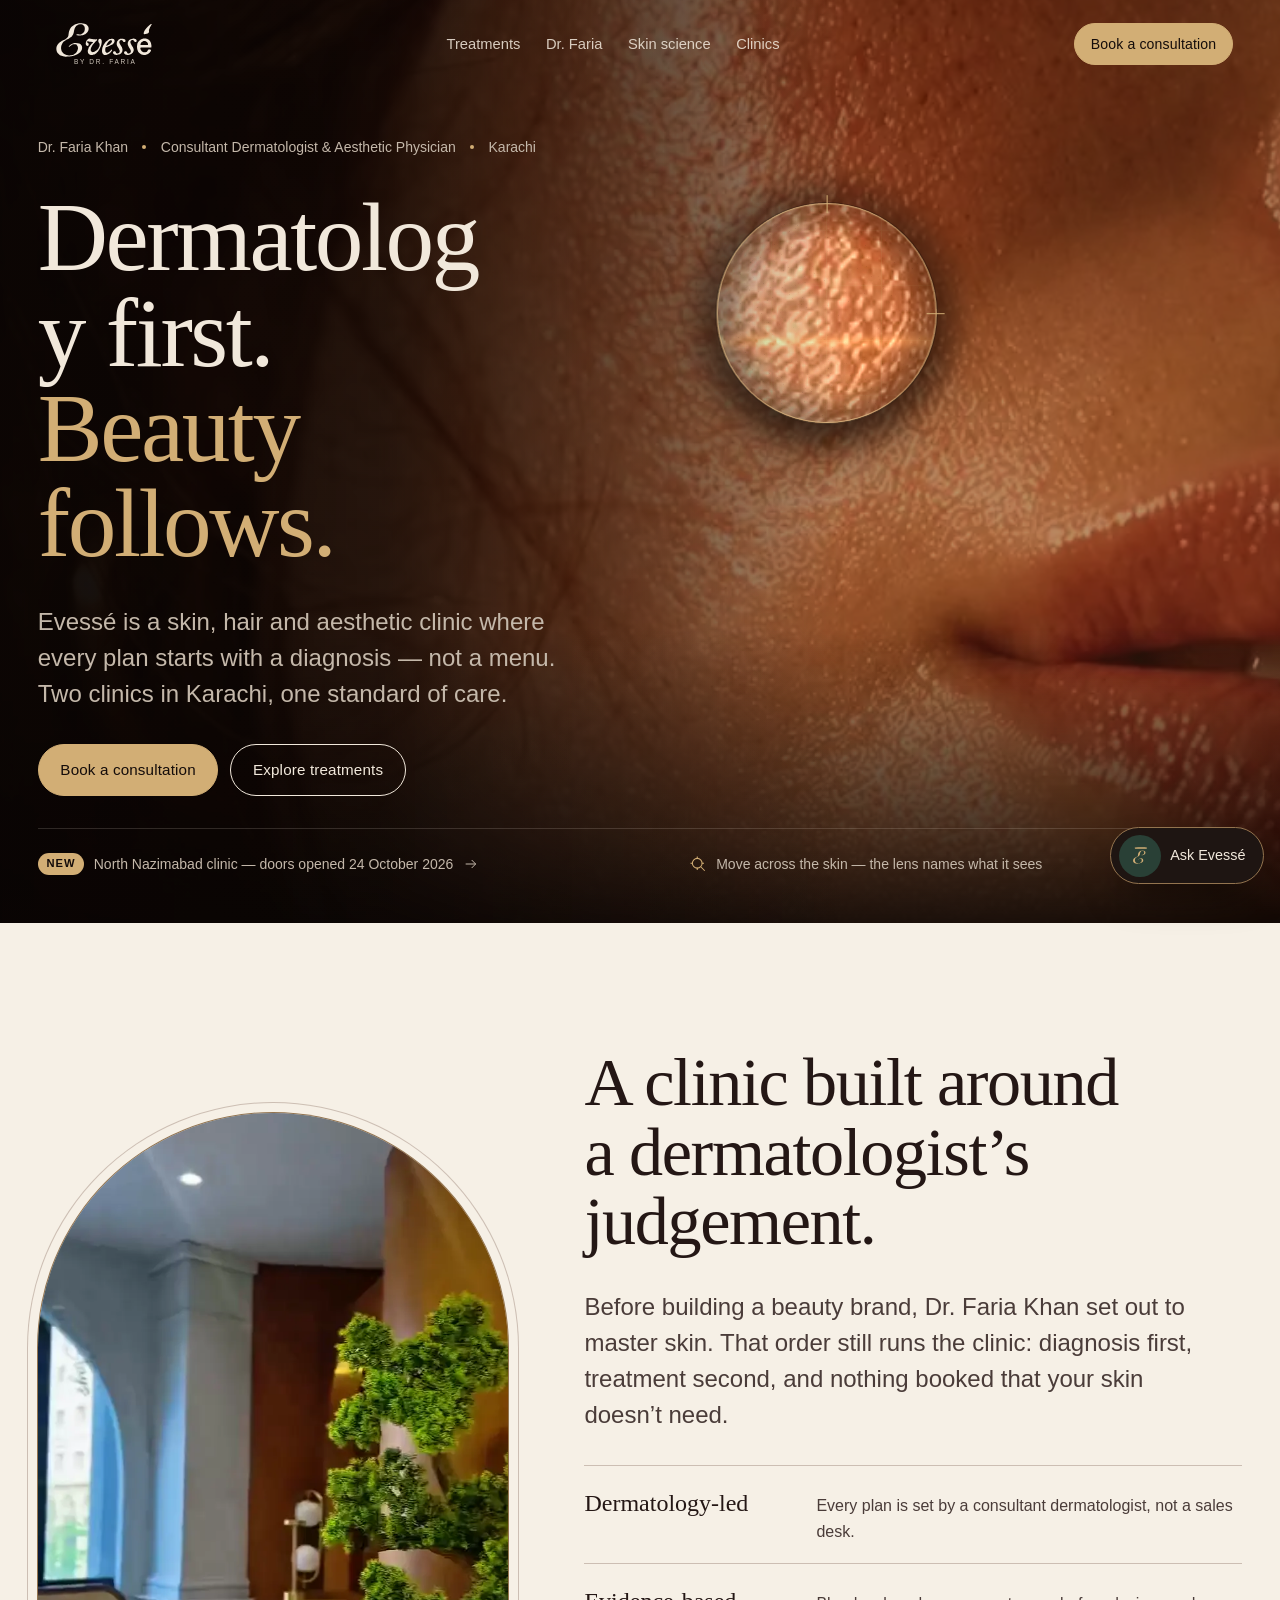
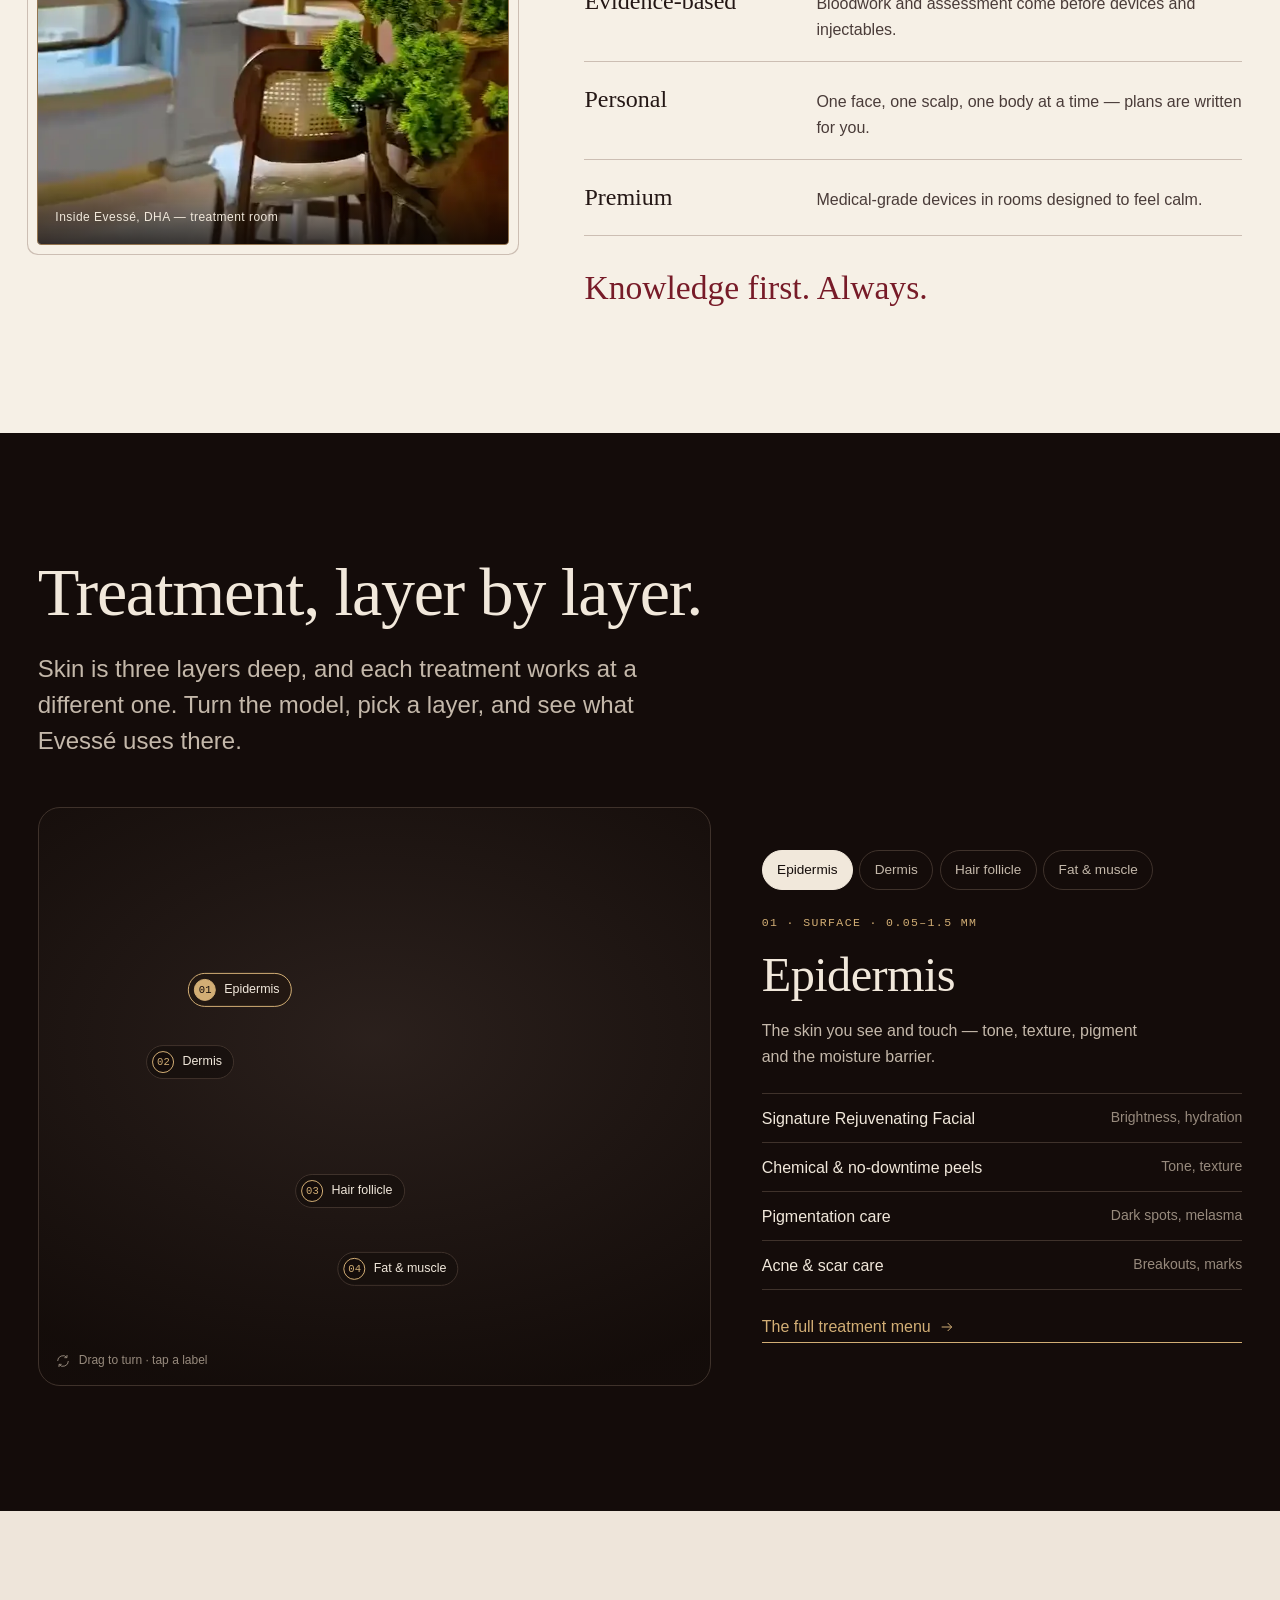
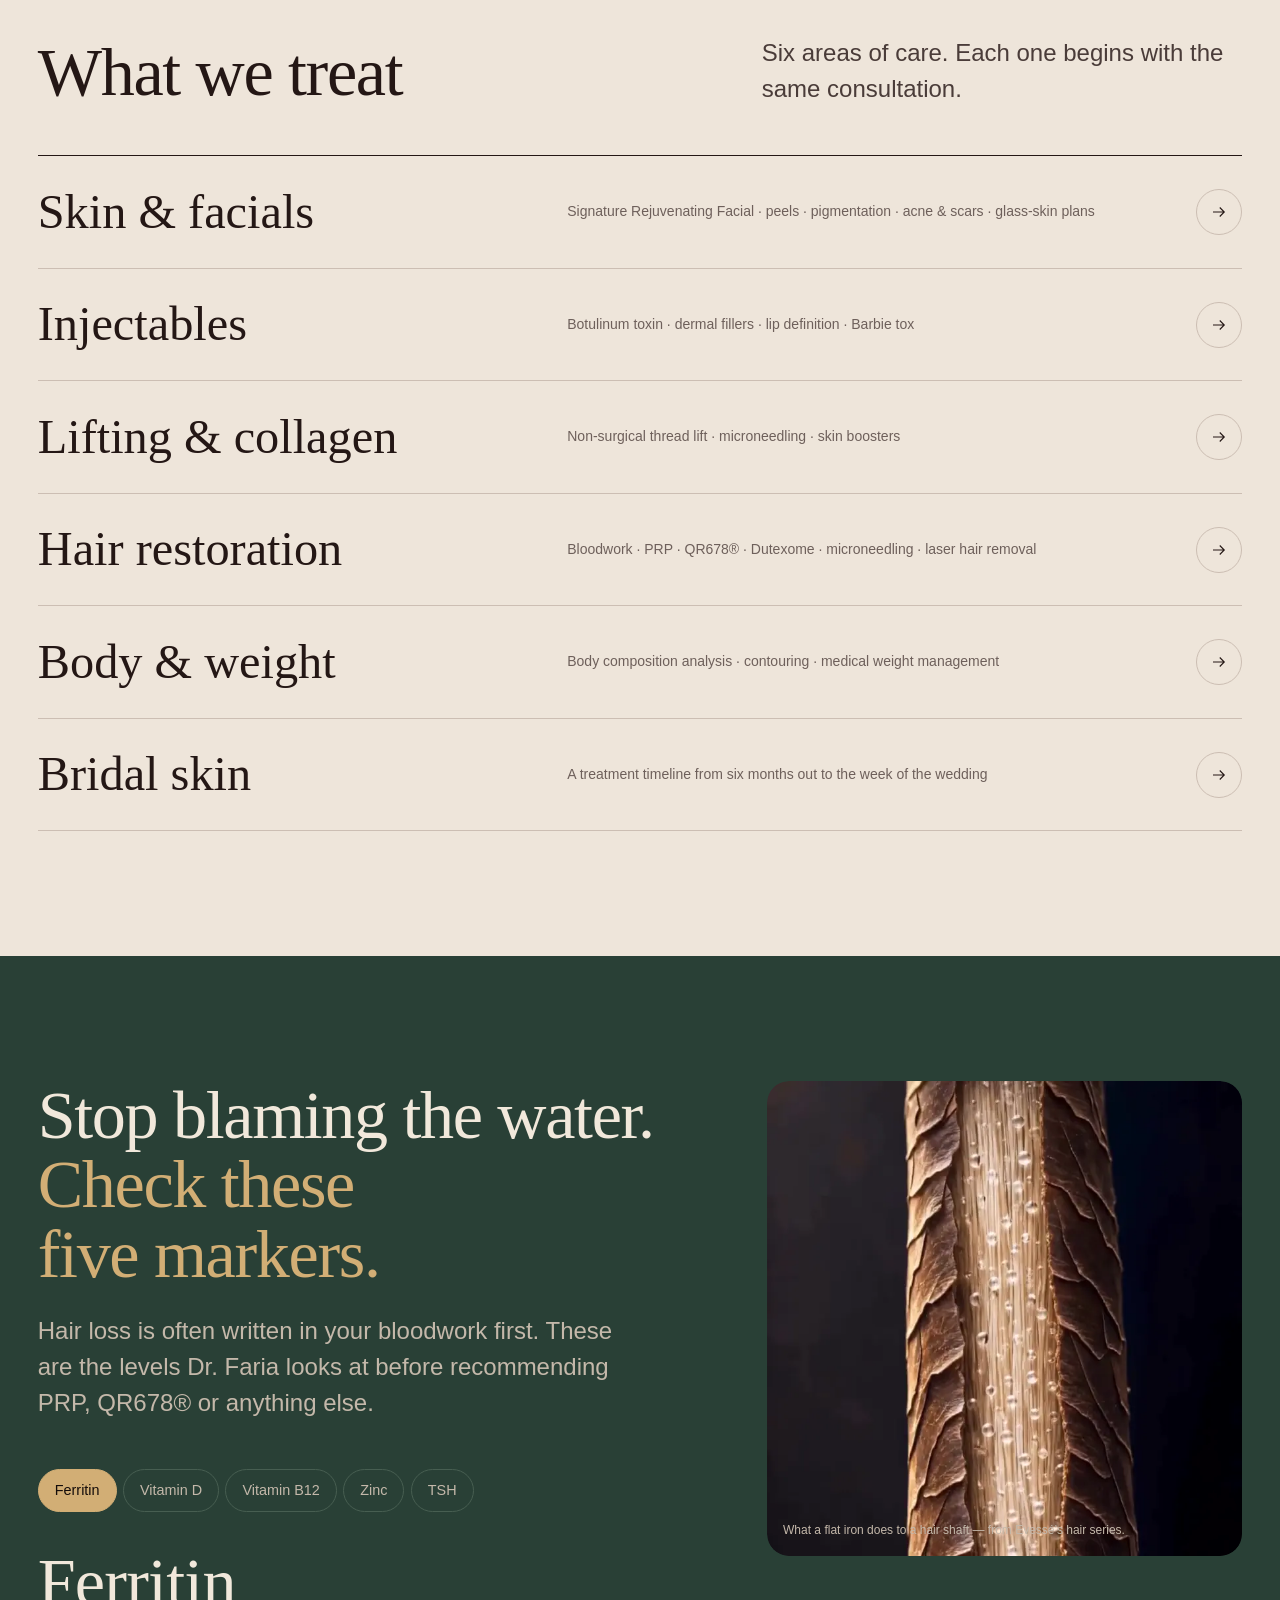
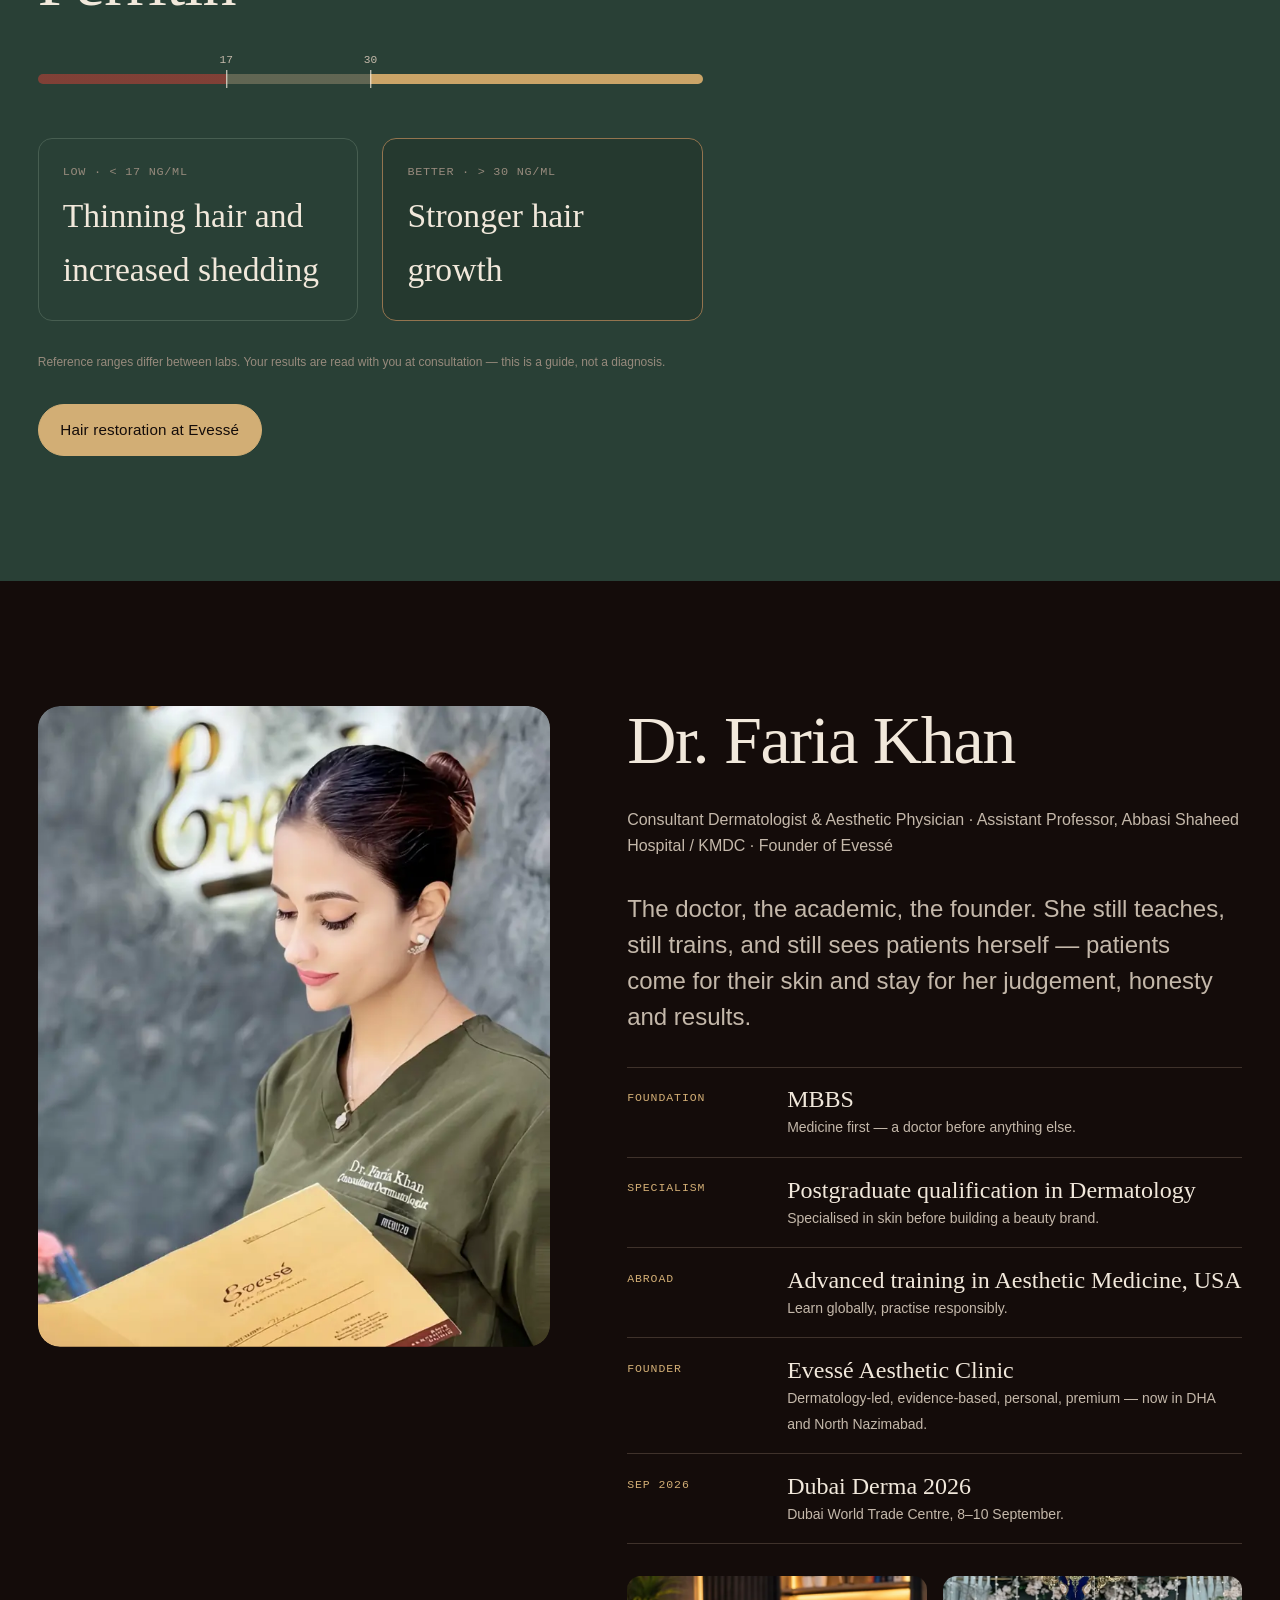
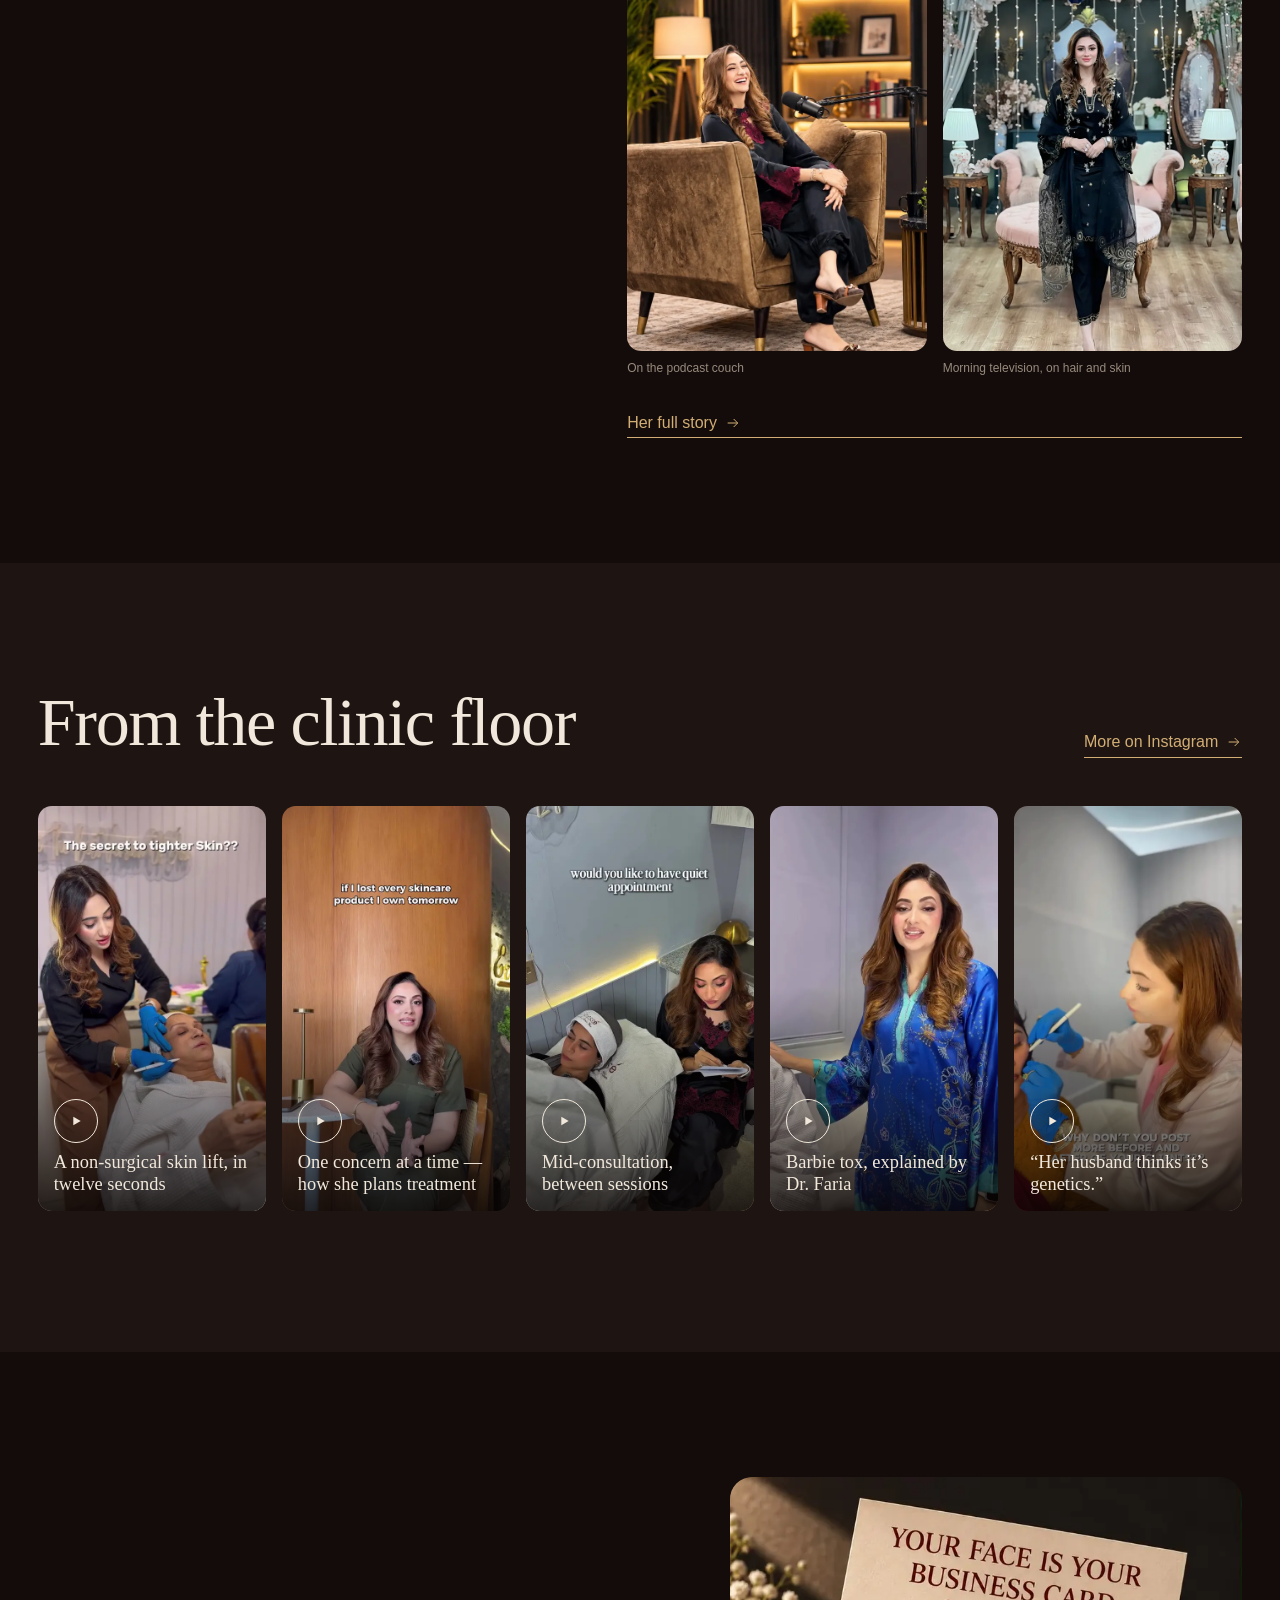
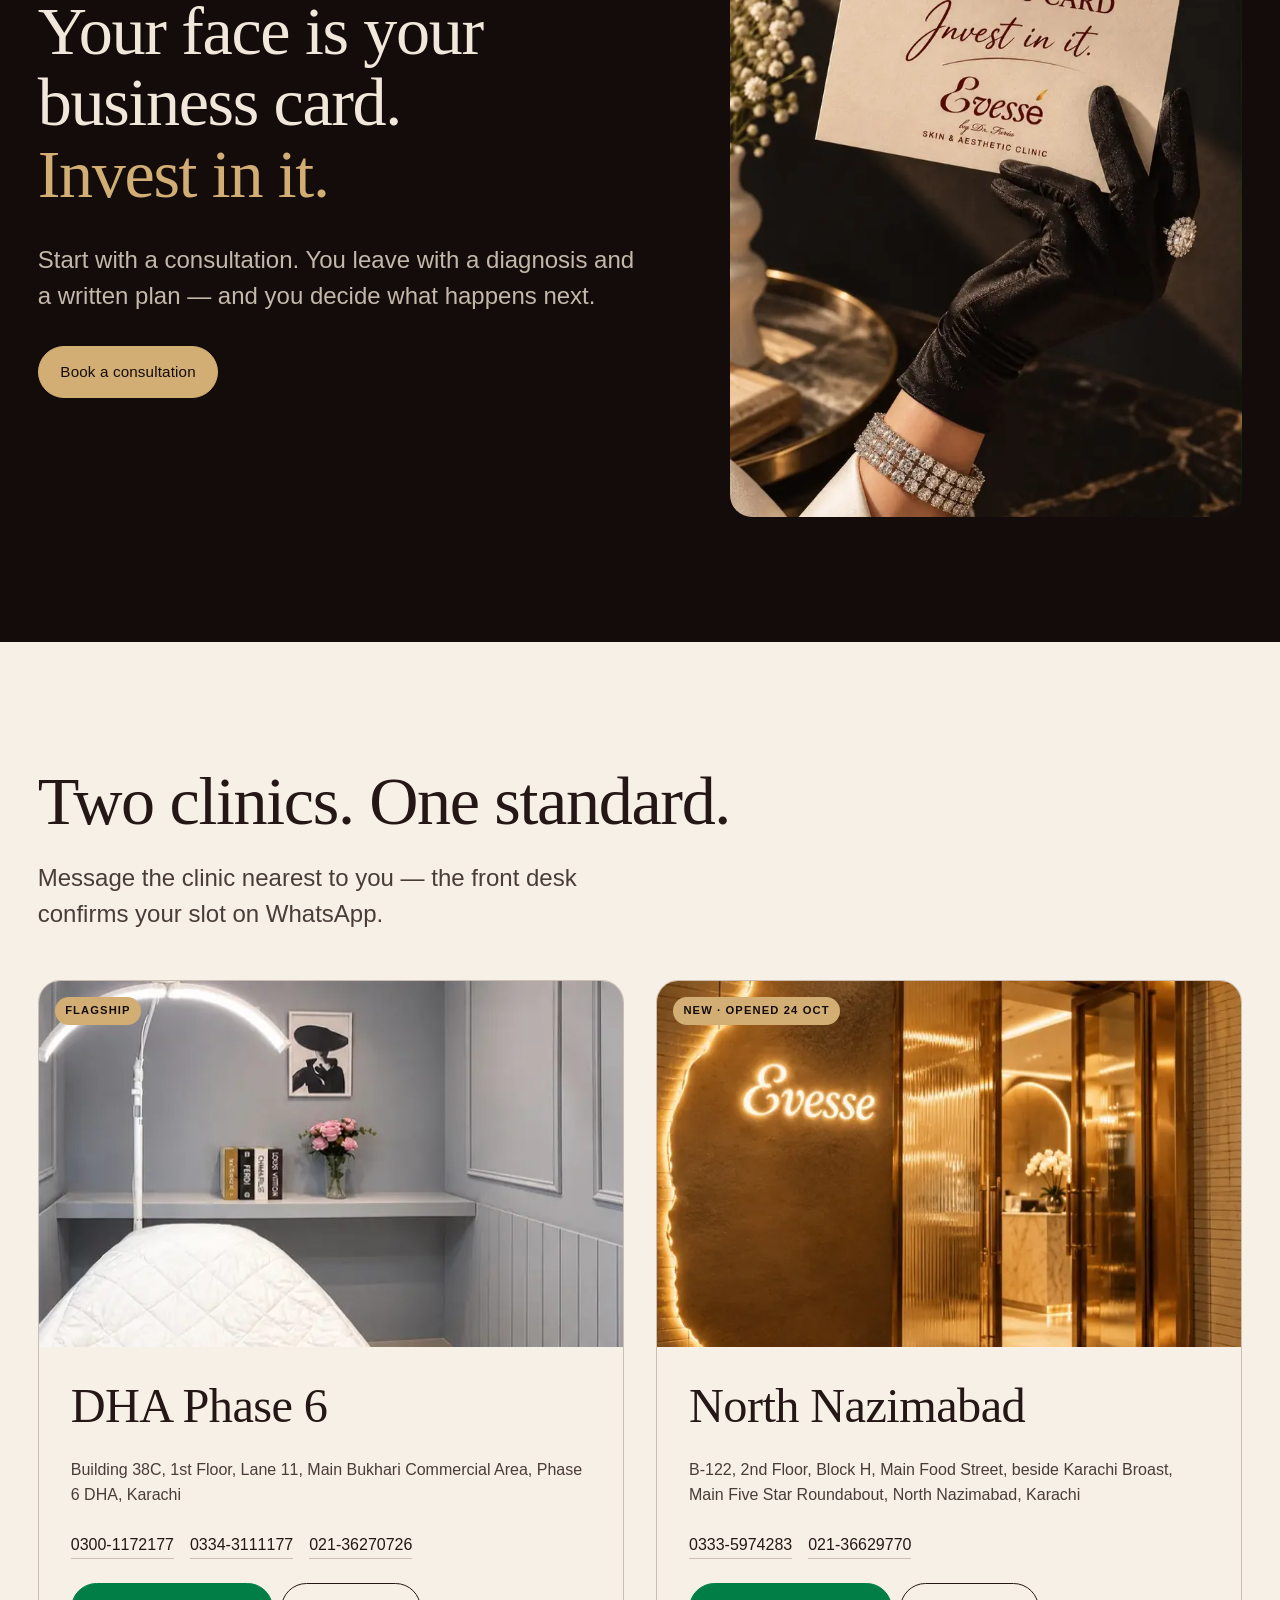
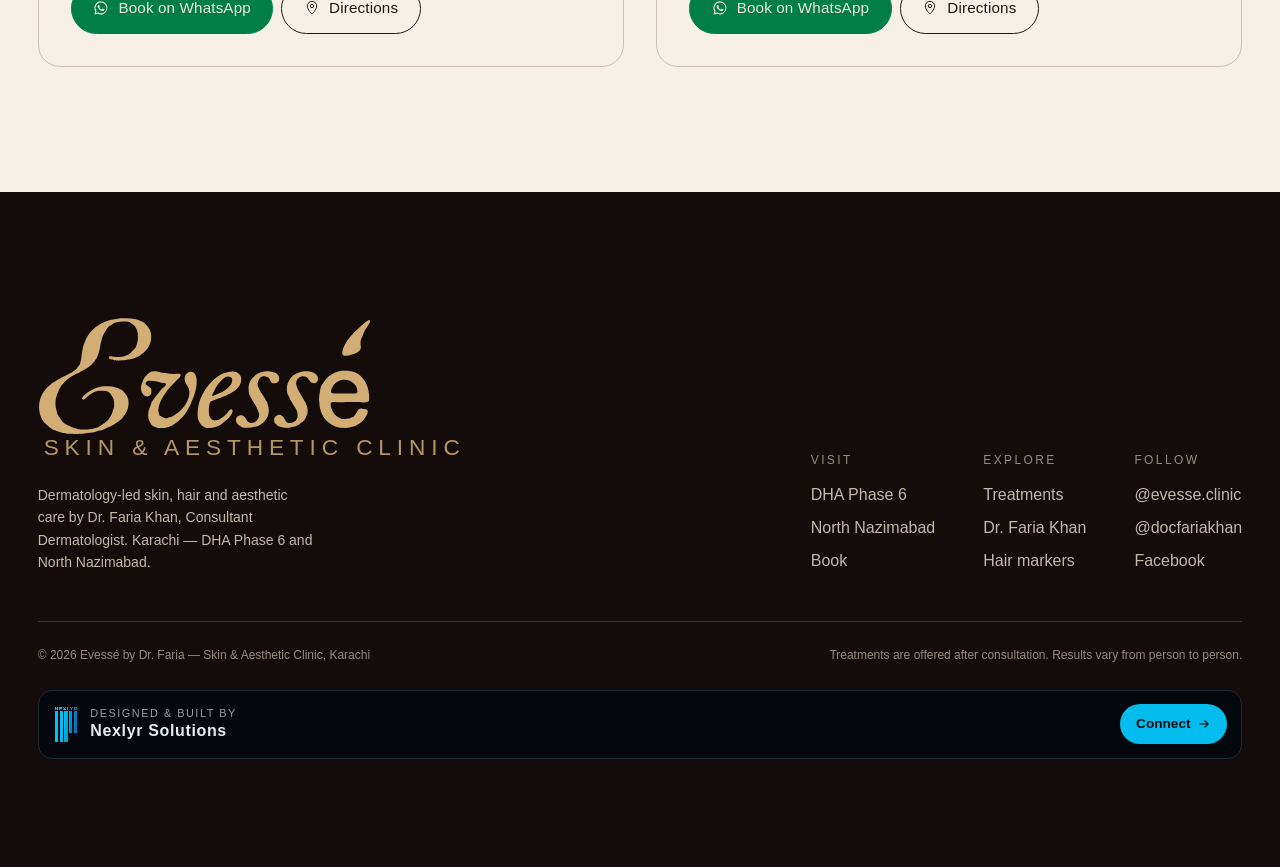
==== commit e2faede1: "Finish Evessé site: link preview image, calibrated lens, 3D exploded layers, tablet/mobile polish, l" ====
--- a/index.html
+++ b/index.html
@@ -6,18 +6,31 @@
 <title>Evessé by Dr. Faria — Skin & Aesthetic Clinic, Karachi</title>
 <meta name="description" content="Dermatology-led skin, hair and aesthetic care by Dr. Faria Khan, Consultant Dermatologist. Clinics in DHA Phase 6 and North Nazimabad, Karachi.">
 <meta name="theme-color" content="#1c1512">
+<link rel="canonical" href="https://evesse.nexlyr.solutions/">
 <link rel="icon" href="assets/img/monogram.svg" type="image/svg+xml">
+<link rel="apple-touch-icon" href="assets/img/apple-touch-icon.png">
 <meta property="og:type" content="website">
+<meta property="og:site_name" content="Evessé by Dr. Faria">
+<meta property="og:locale" content="en_PK">
+<meta property="og:url" content="https://evesse.nexlyr.solutions/">
 <meta property="og:title" content="Evessé by Dr. Faria — Skin & Aesthetic Clinic, Karachi">
 <meta property="og:description" content="Dermatology-led skin, hair and aesthetic care by Dr. Faria Khan, Consultant Dermatologist. Clinics in DHA Phase 6 and North Nazimabad, Karachi.">
-<meta property="og:image" content="assets/img/dr-reception.webp">
+<meta property="og:image" content="https://evesse.nexlyr.solutions/assets/img/og-image.jpg">
+<meta property="og:image:secure_url" content="https://evesse.nexlyr.solutions/assets/img/og-image.jpg">
+<meta property="og:image:type" content="image/jpeg">
+<meta property="og:image:width" content="1200">
+<meta property="og:image:height" content="630">
+<meta property="og:image:alt" content="Evessé by Dr. Faria — Dermatology first. Beauty follows.">
 <meta name="twitter:card" content="summary_large_image">
+<meta name="twitter:title" content="Evessé by Dr. Faria — Skin & Aesthetic Clinic, Karachi">
+<meta name="twitter:description" content="Dermatology-led skin, hair and aesthetic care by Dr. Faria Khan, Consultant Dermatologist. Clinics in DHA Phase 6 and North Nazimabad, Karachi.">
+<meta name="twitter:image" content="https://evesse.nexlyr.solutions/assets/img/og-image.jpg">
 <link rel="preload" href="assets/fonts/bodoni-moda.woff2" as="font" type="font/woff2" crossorigin>
 <link rel="preload" href="assets/fonts/geist.woff2" as="font" type="font/woff2" crossorigin>
 <script type="importmap">{"imports":{"three":"./assets/vendor/three.module.min.js"}}</script>
 <link rel="modulepreload" href="assets/js/hero-lens.js">
 <link rel="preload" as="image" href="assets/img/skin-macro.webp" fetchpriority="high">
-<script type="application/ld+json">{"@context":"https://schema.org","@type":"MedicalClinic","name":"Evessé by Dr. Faria — Skin & Aesthetic Clinic","alternateName":"Evesse Aesthetic Clinic","medicalSpecialty":["Dermatology","PlasticSurgery"],"image":"assets/img/dr-reception.webp","sameAs":["https://www.instagram.com/evesse.clinic/","https://www.instagram.com/docfariakhan/","https://www.facebook.com/docfariakhan/"],"founder":{"@type":"Physician","name":"Dr. Faria Khan","jobTitle":"Consultant Dermatologist & Aesthetic Physician"},"department":[{"@type":"MedicalClinic","name":"Evessé — DHA","telephone":"+92-300-1172177","address":{"@type":"PostalAddress","streetAddress":"Building 38C, 1st Floor, Lane 11, Main Bukhari Commercial Area, Phase 6 DHA","addressLocality":"Karachi","addressCountry":"PK"}},{"@type":"MedicalClinic","name":"Evessé — North Nazimabad","telephone":"+92-333-5974283","address":{"@type":"PostalAddress","streetAddress":"B-122, 2nd Floor, Block H, Main Food Street, beside Karachi Broast, Main Five Star Roundabout, North Nazimabad","addressLocality":"Karachi","addressCountry":"PK"}}]}</script>
+<script type="application/ld+json">{"@context":"https://schema.org","@type":"MedicalClinic","name":"Evessé by Dr. Faria — Skin & Aesthetic Clinic","alternateName":"Evesse Aesthetic Clinic","medicalSpecialty":["Dermatology","PlasticSurgery"],"image":"https://evesse.nexlyr.solutions/assets/img/og-image.jpg","url":"https://evesse.nexlyr.solutions/","sameAs":["https://www.instagram.com/evesse.clinic/","https://www.instagram.com/docfariakhan/","https://www.facebook.com/docfariakhan/"],"founder":{"@type":"Physician","name":"Dr. Faria Khan","jobTitle":"Consultant Dermatologist & Aesthetic Physician"},"department":[{"@type":"MedicalClinic","name":"Evessé — DHA","telephone":"+92-300-1172177","address":{"@type":"PostalAddress","streetAddress":"Building 38C, 1st Floor, Lane 11, Main Bukhari Commercial Area, Phase 6 DHA","addressLocality":"Karachi","addressCountry":"PK"}},{"@type":"MedicalClinic","name":"Evessé — North Nazimabad","telephone":"+92-333-5974283","address":{"@type":"PostalAddress","streetAddress":"B-122, 2nd Floor, Block H, Main Food Street, beside Karachi Broast, Main Five Star Roundabout, North Nazimabad","addressLocality":"Karachi","addressCountry":"PK"}}]}</script>
 <link rel="stylesheet" href="assets/css/site.css">
 <script>document.documentElement.classList.add('js');try{if(sessionStorage.getItem('ev-seen'))document.documentElement.classList.add('seen')}catch(e){}</script>
 </head>
--- a/assets/css/site.css
+++ b/assets/css/site.css
@@ -434,6 +434,11 @@
   .mk-media { max-width: 520px; }
 }
 @media (max-width: 900px) {
+  .lens__tag { display: none; }
+  .hero__cred { display: none; }
+  .hero .lede, .hero__readout { max-width: 34ch; }
+  .hero__readout { display: grid; }
+  .hero::after { background: linear-gradient(0deg, oklch(13% 0.012 40 / 0.94) 0%, oklch(13% 0.012 40 / 0.72) 42%, oklch(13% 0.012 40 / 0.1) 72%); }
   .clinic, .doctor, .still, .page-hero__grid, .tx-block, .story { grid-template-columns: minmax(0, 1fr); }
   .clinic .arch { max-width: 360px; width: 100%; justify-self: center; }
   .doctor__portrait { position: relative; top: 0; max-width: 520px; }
@@ -466,9 +471,6 @@
   .hero__ctas .btn { flex: 1 1 0; padding-inline: 0.6rem; font-size: 0.9rem; }
   .hero__rail { flex-direction: column; align-items: flex-start; gap: 0.6rem; padding-right: 64px; }
   .hero__hint { display: none; }
-  .lens__tag { display: none; }
-  .hero__cred { display: none; }
-  .hero__readout { display: grid; }
   .hero h1 { font-size: clamp(2.35rem, 1.2rem + 5.4vw, 2.9rem); }
   .hero .lede { font-size: 1rem; }
   .values li, .timeline li, .tx-rows li, .bridal-steps li { grid-template-columns: minmax(0, 1fr); gap: 0.2rem; }
@@ -482,6 +484,9 @@
   .chat-fab { padding: 0.35rem; min-height: 0; }
   .chat { right: 12px; bottom: 76px; height: min(500px, calc(100svh - 150px)); }
   .layer-card { min-height: 0; }
+  .hotspot { padding: 0.2rem; gap: 0; }
+  .hotspot span { display: none; }
+  .hotspot.is-active span { display: inline; padding: 0 0.5rem 0 0.4rem; }
   .media-row { grid-template-columns: minmax(0, 1fr) minmax(0, 1fr); }
   .gallery { grid-template-columns: minmax(0, 1fr); }
 }
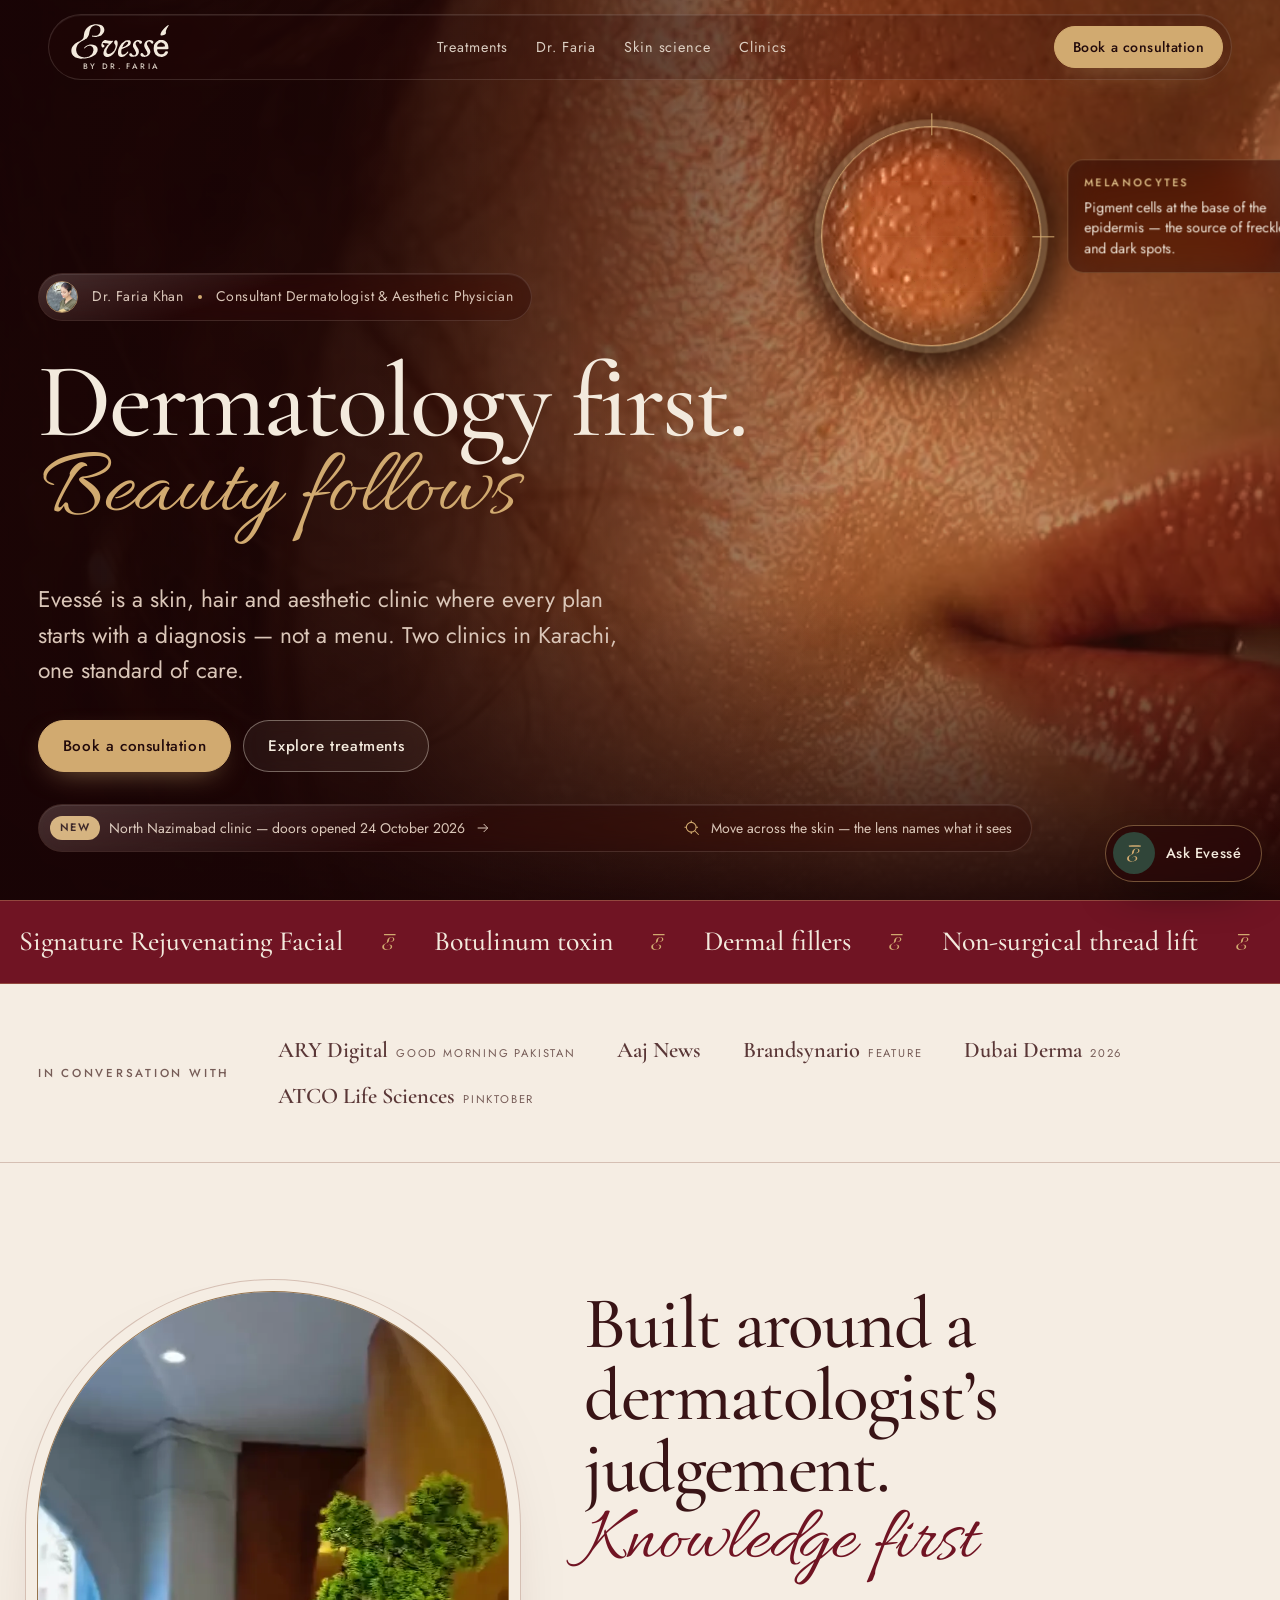
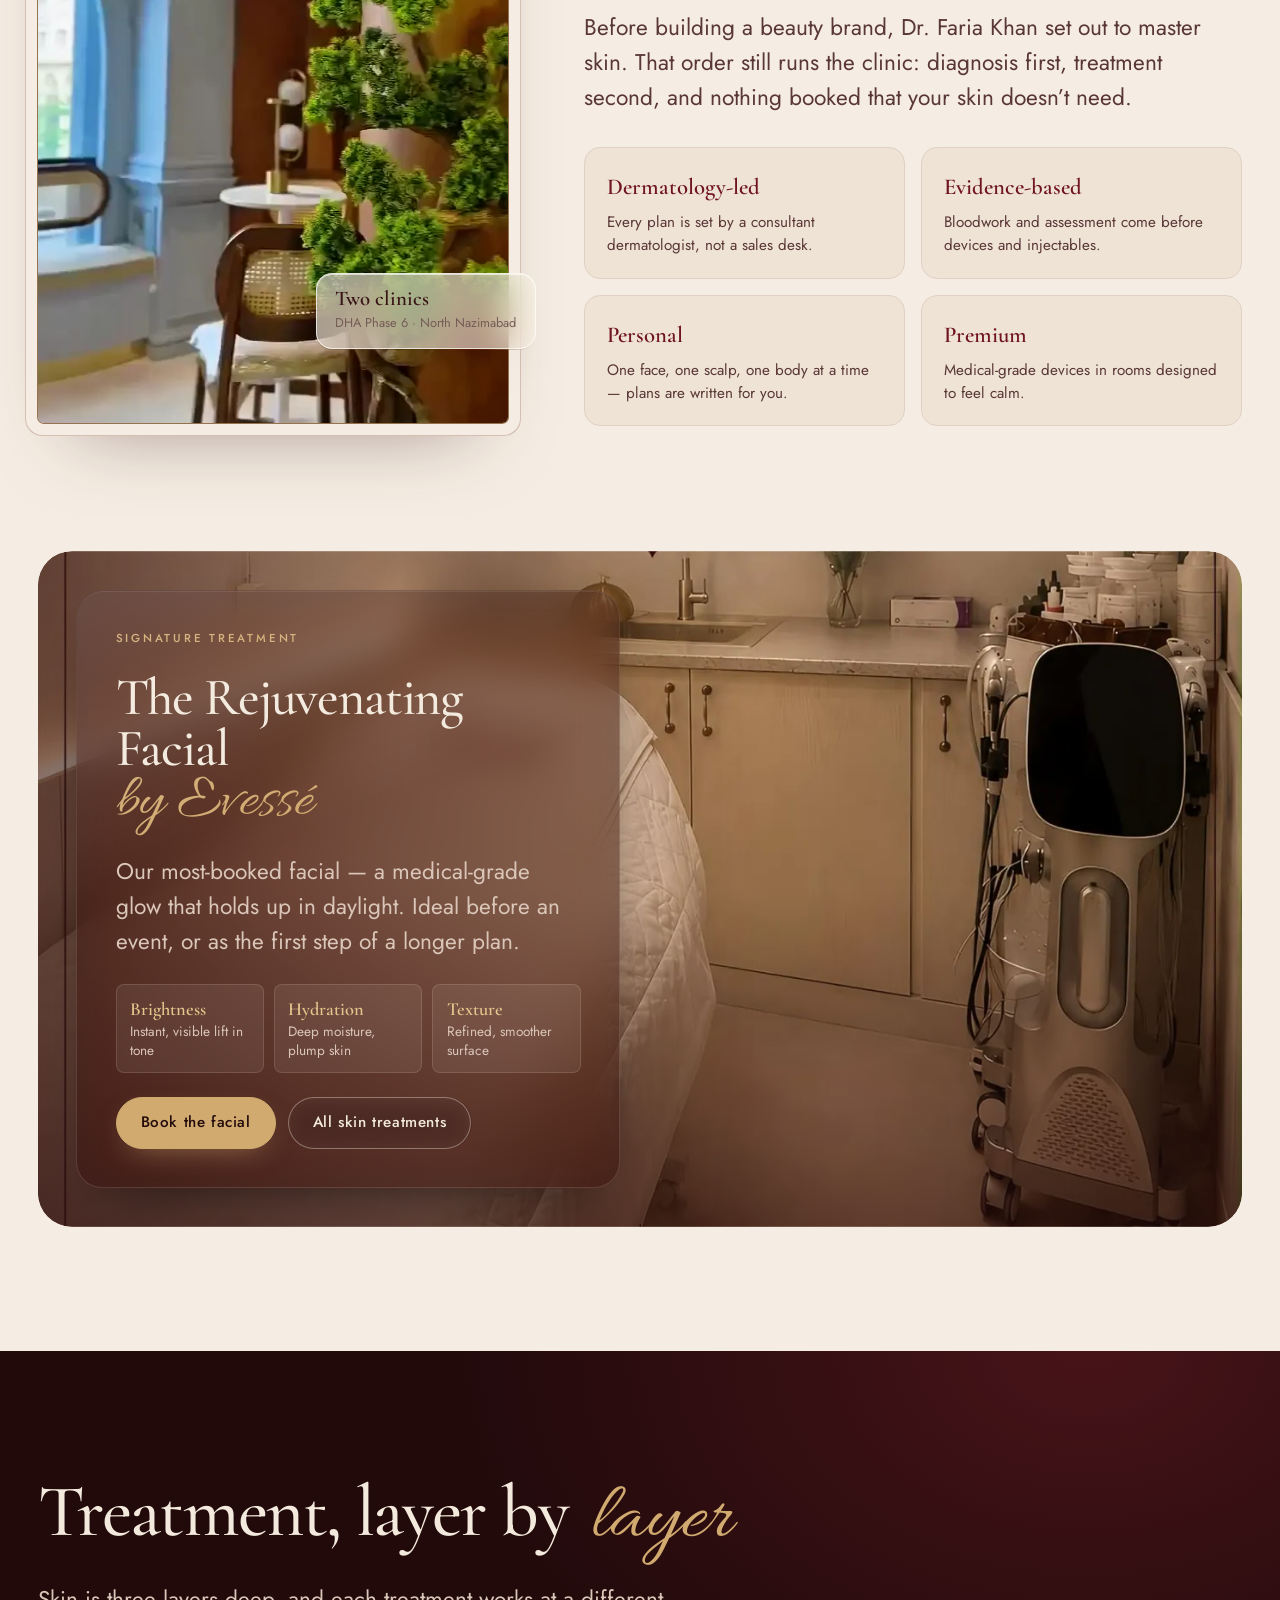
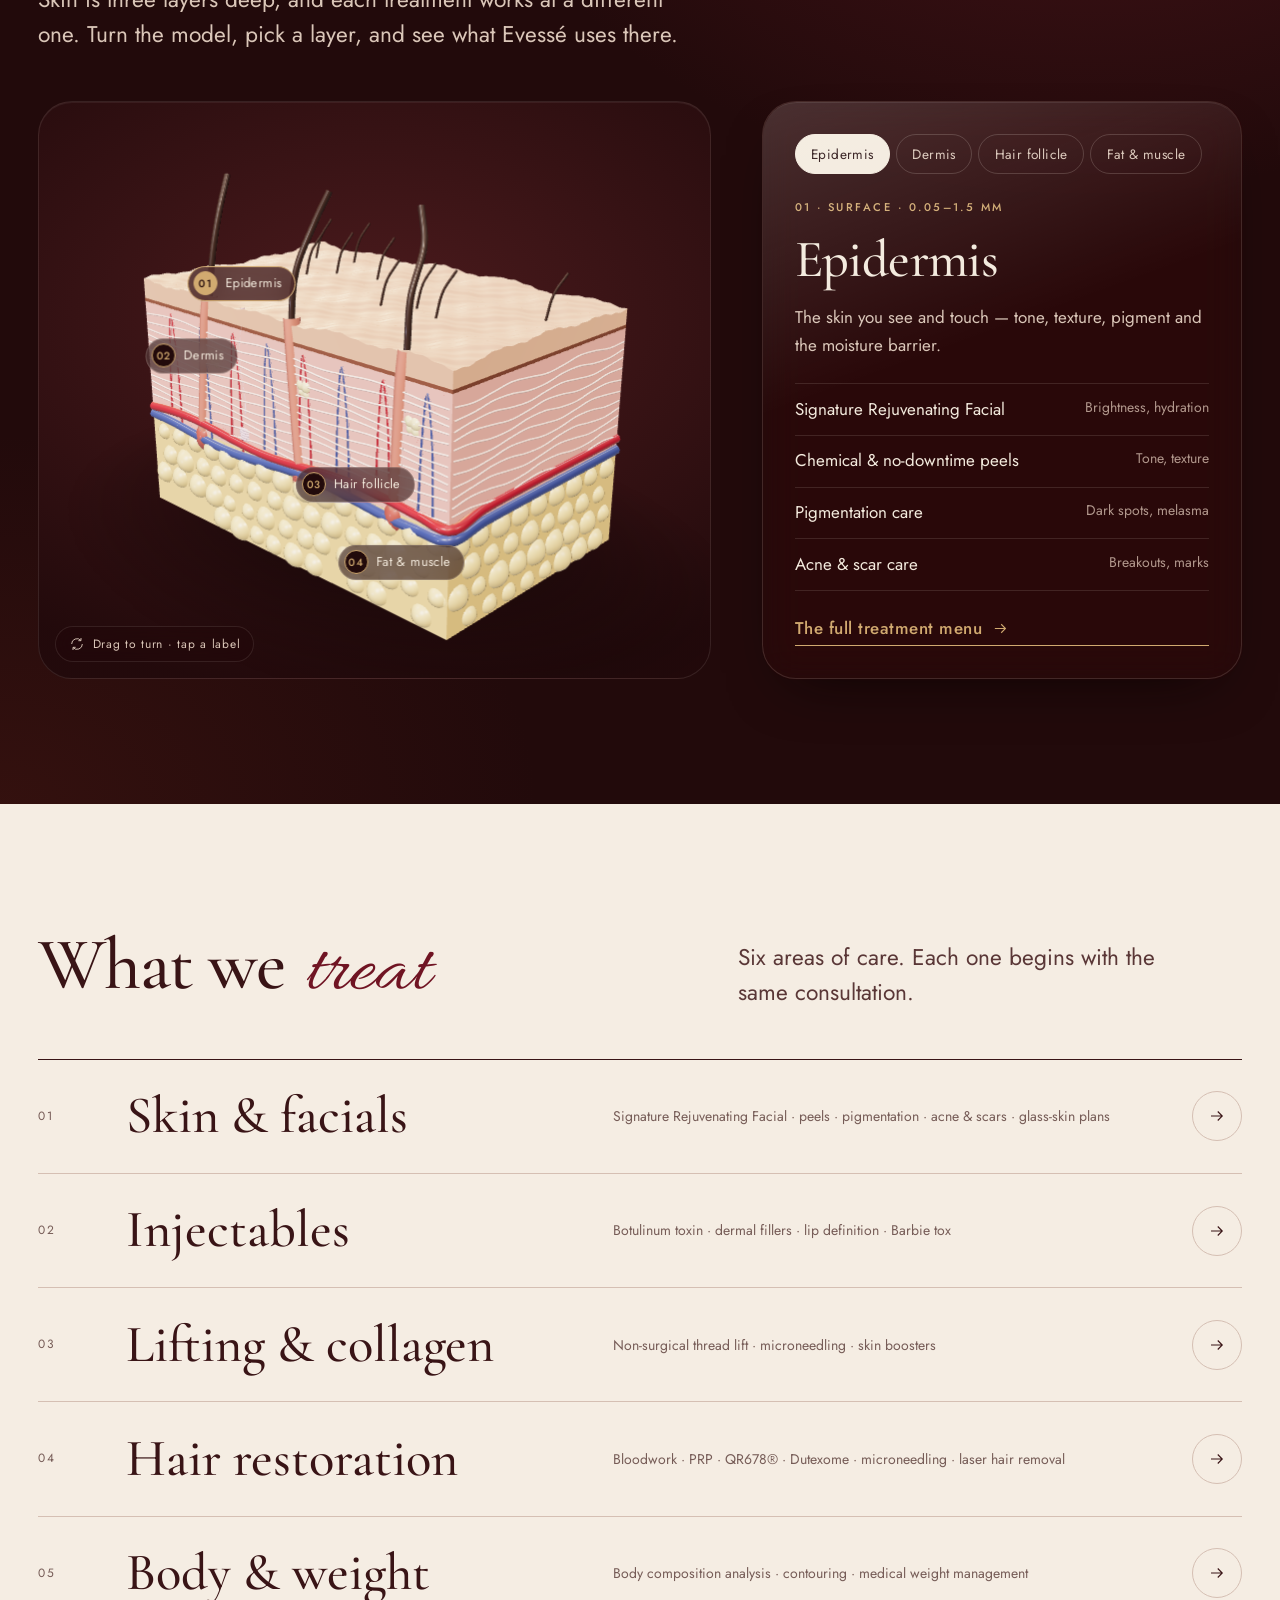
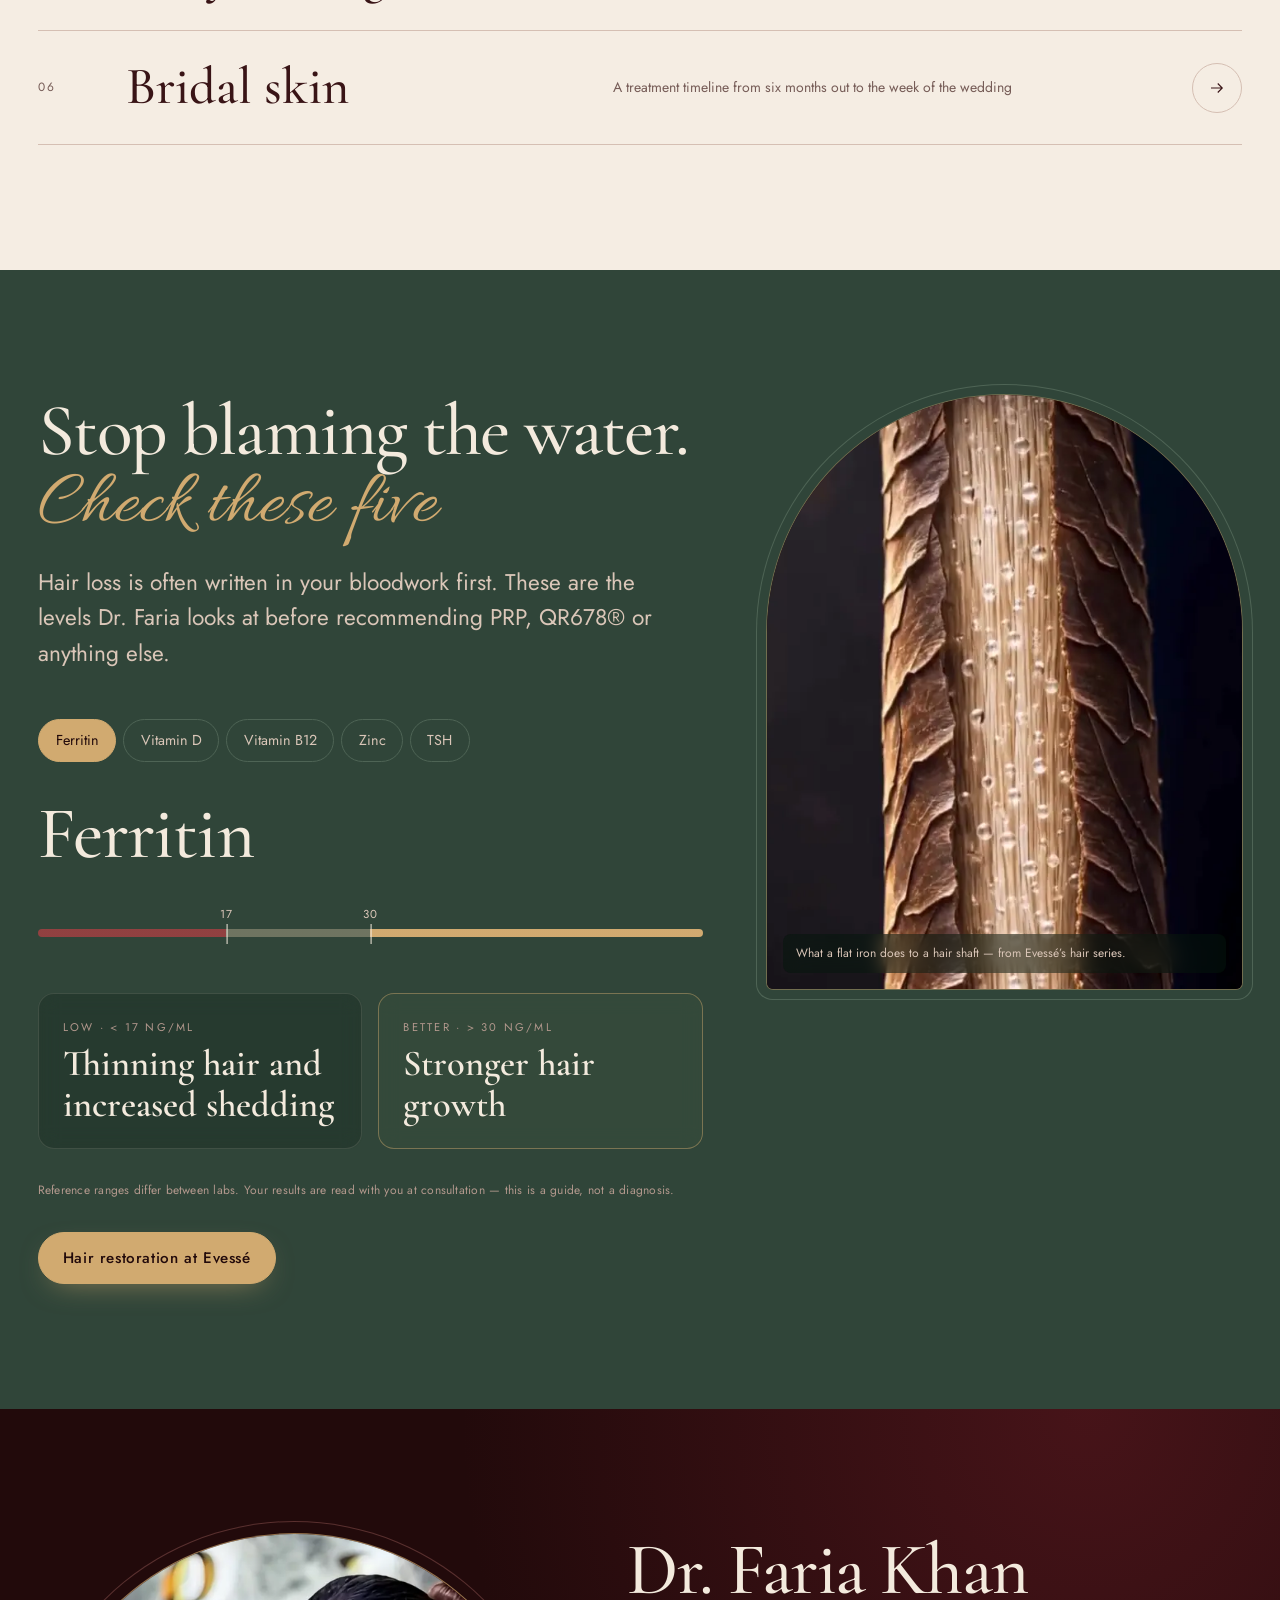
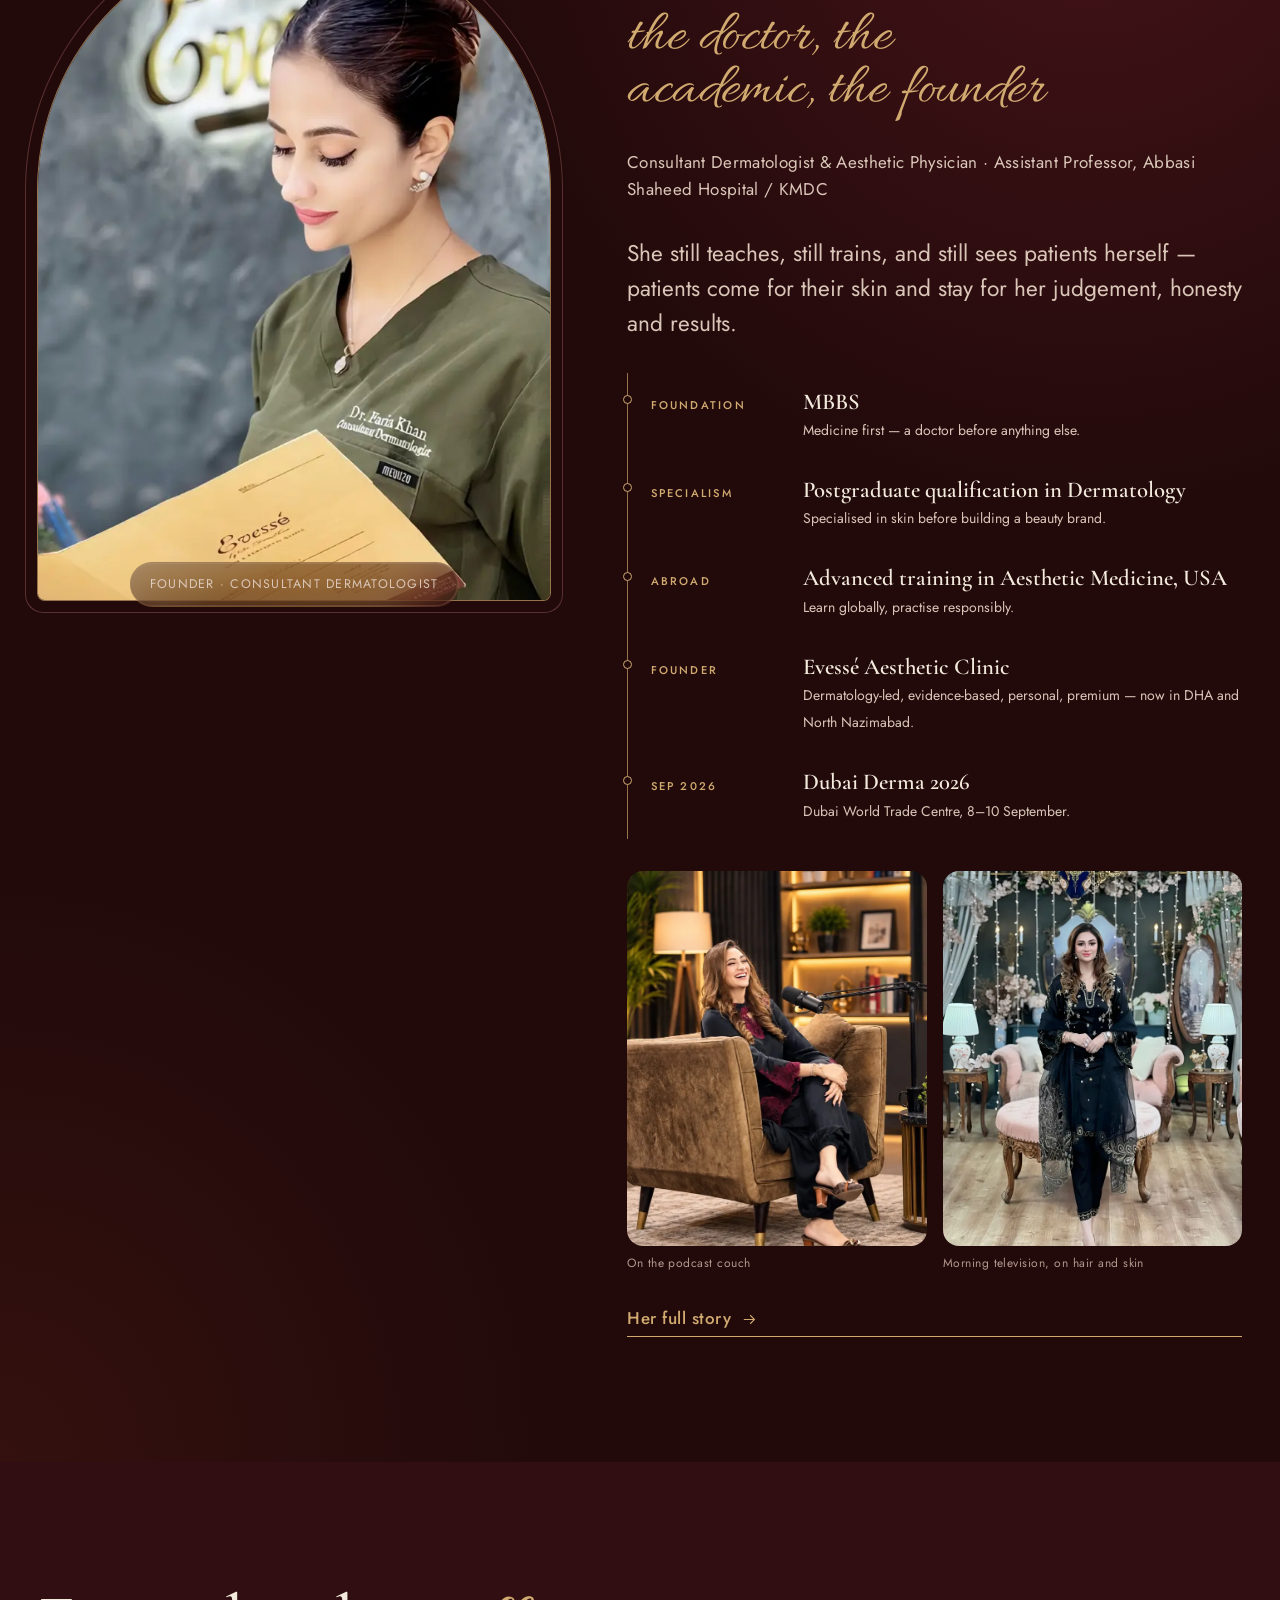
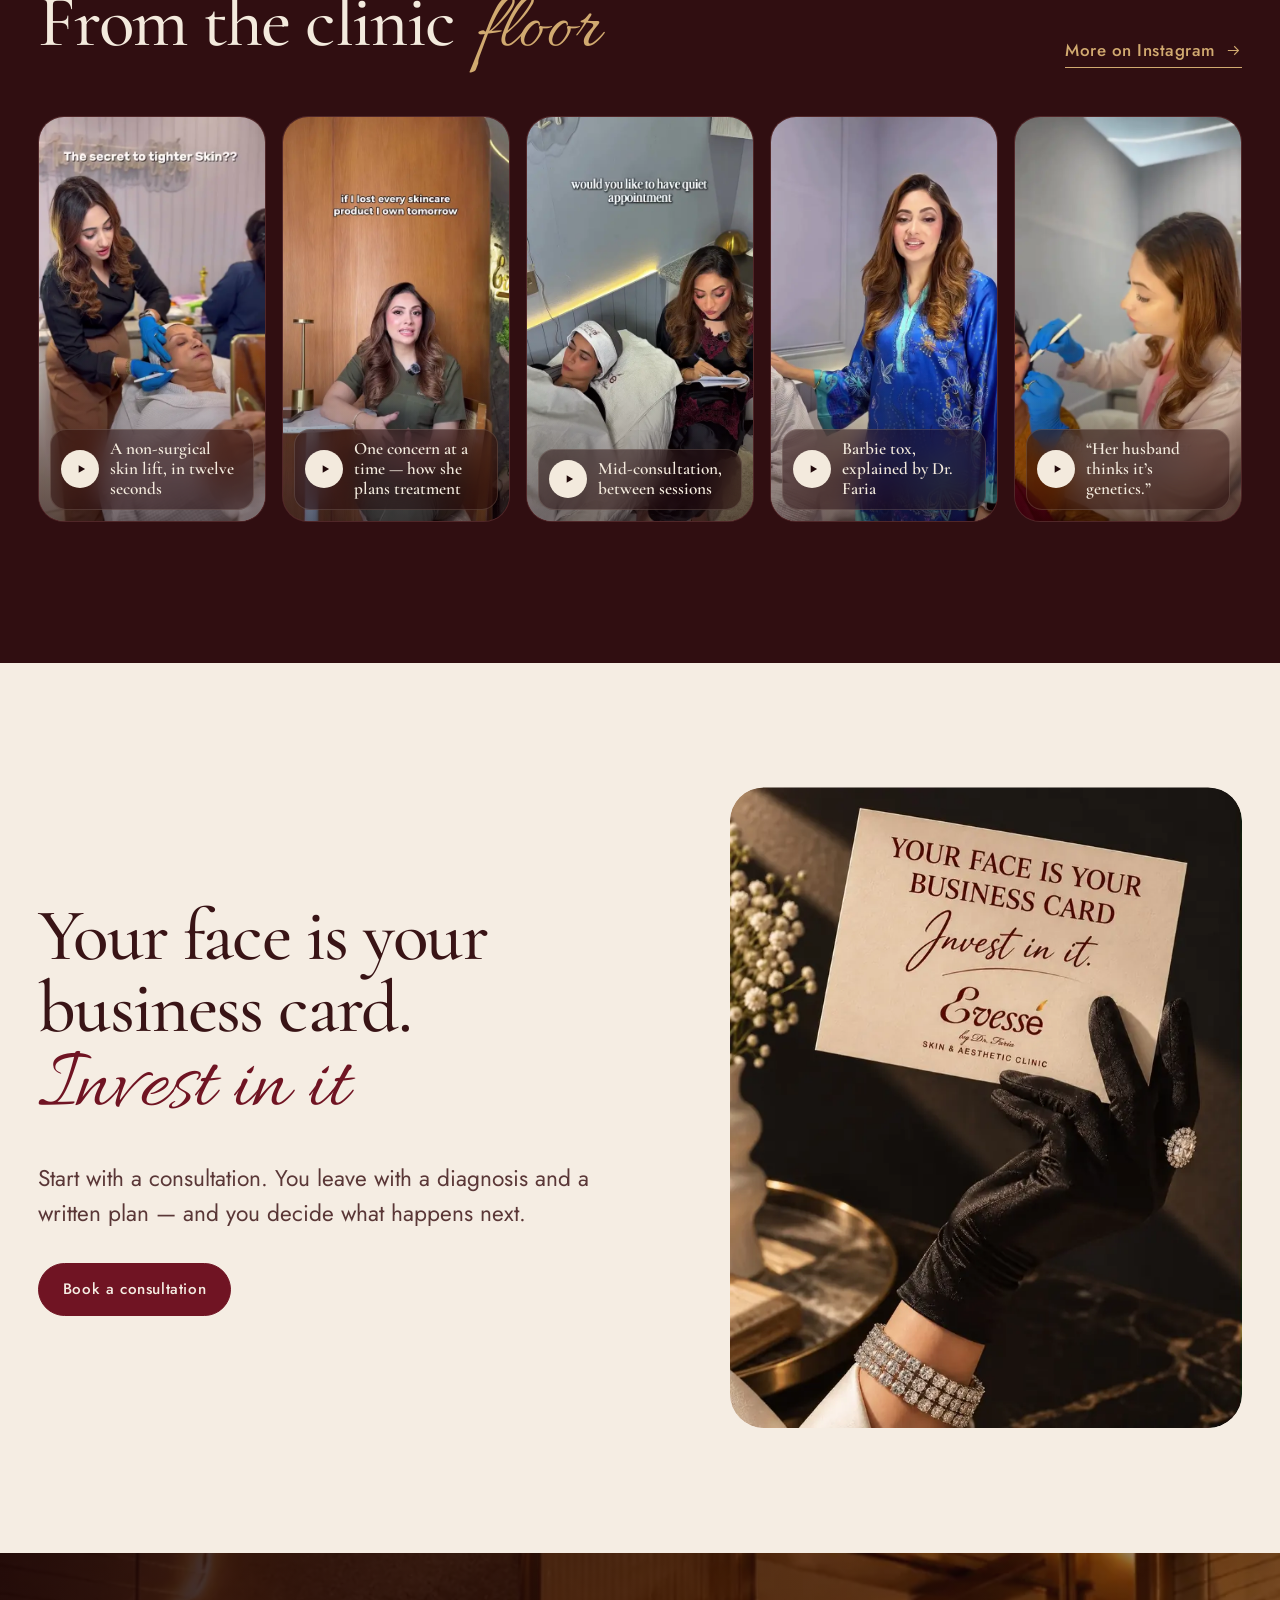
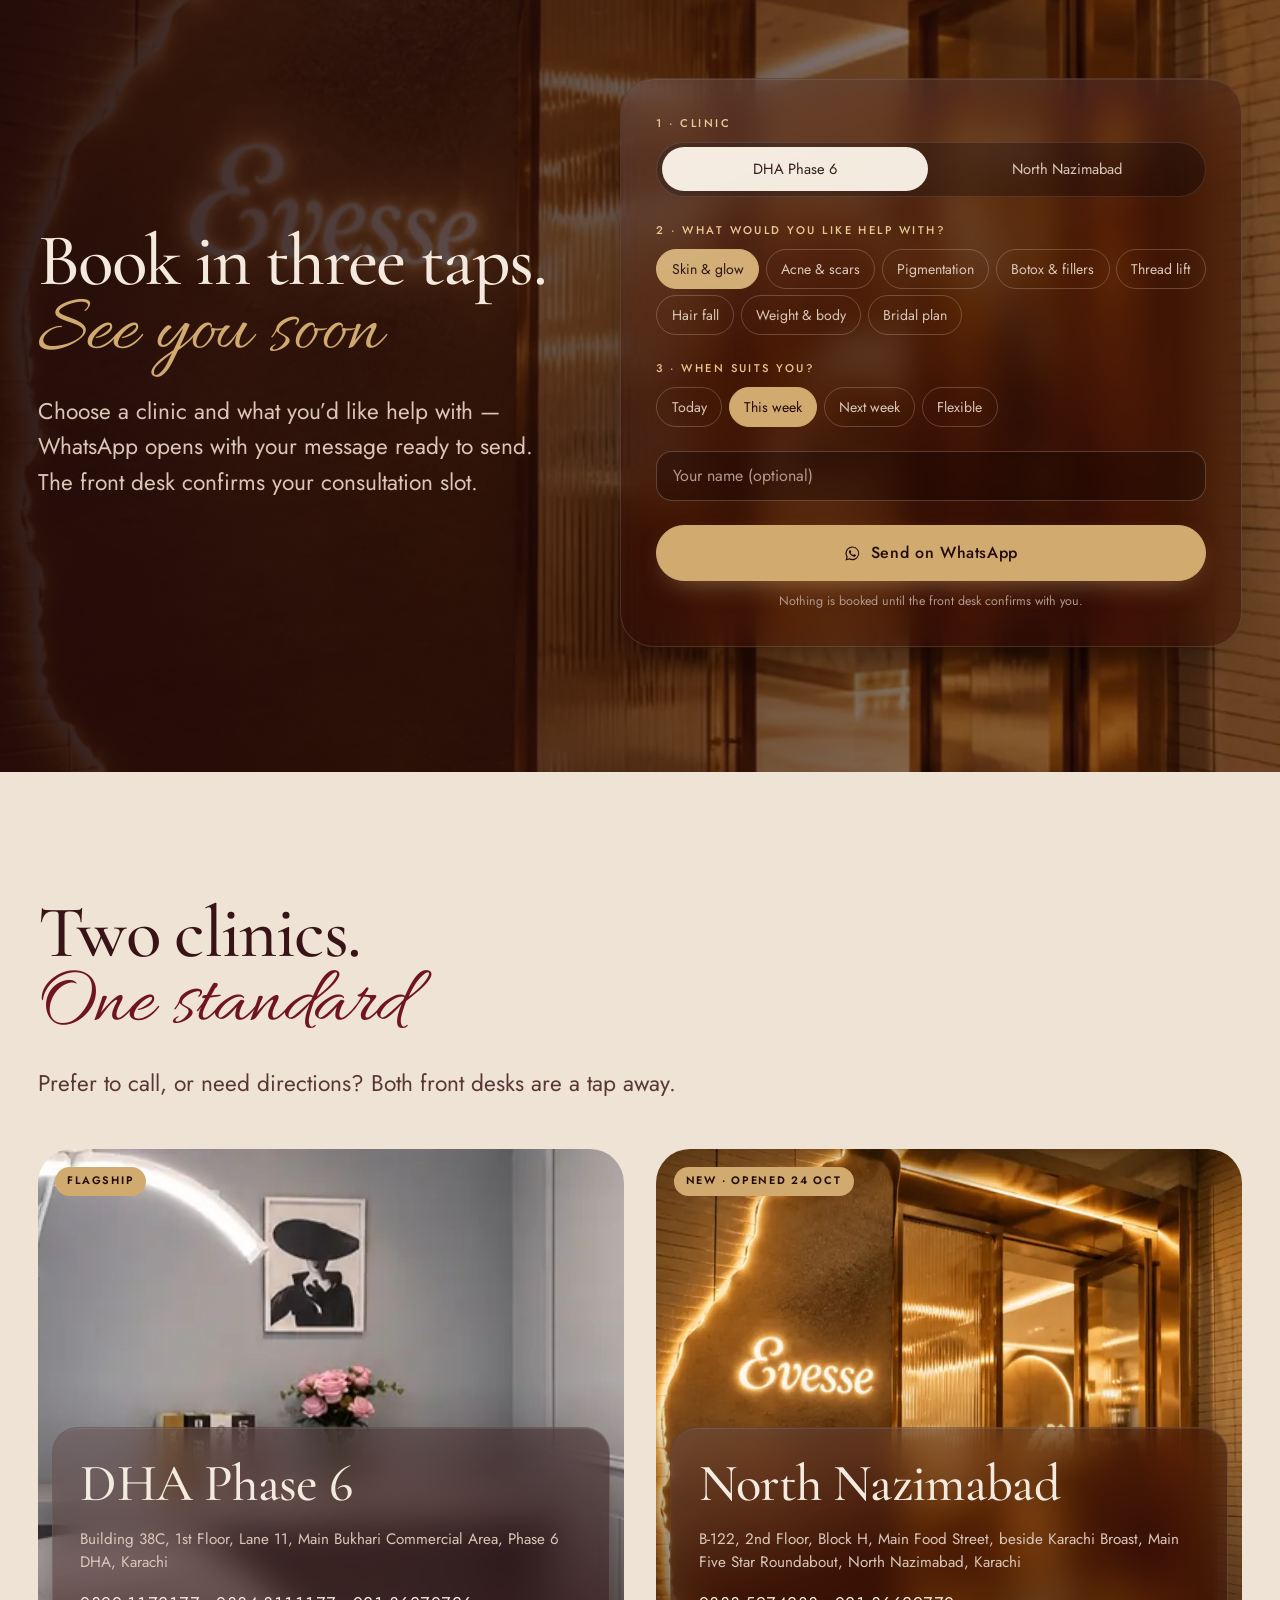
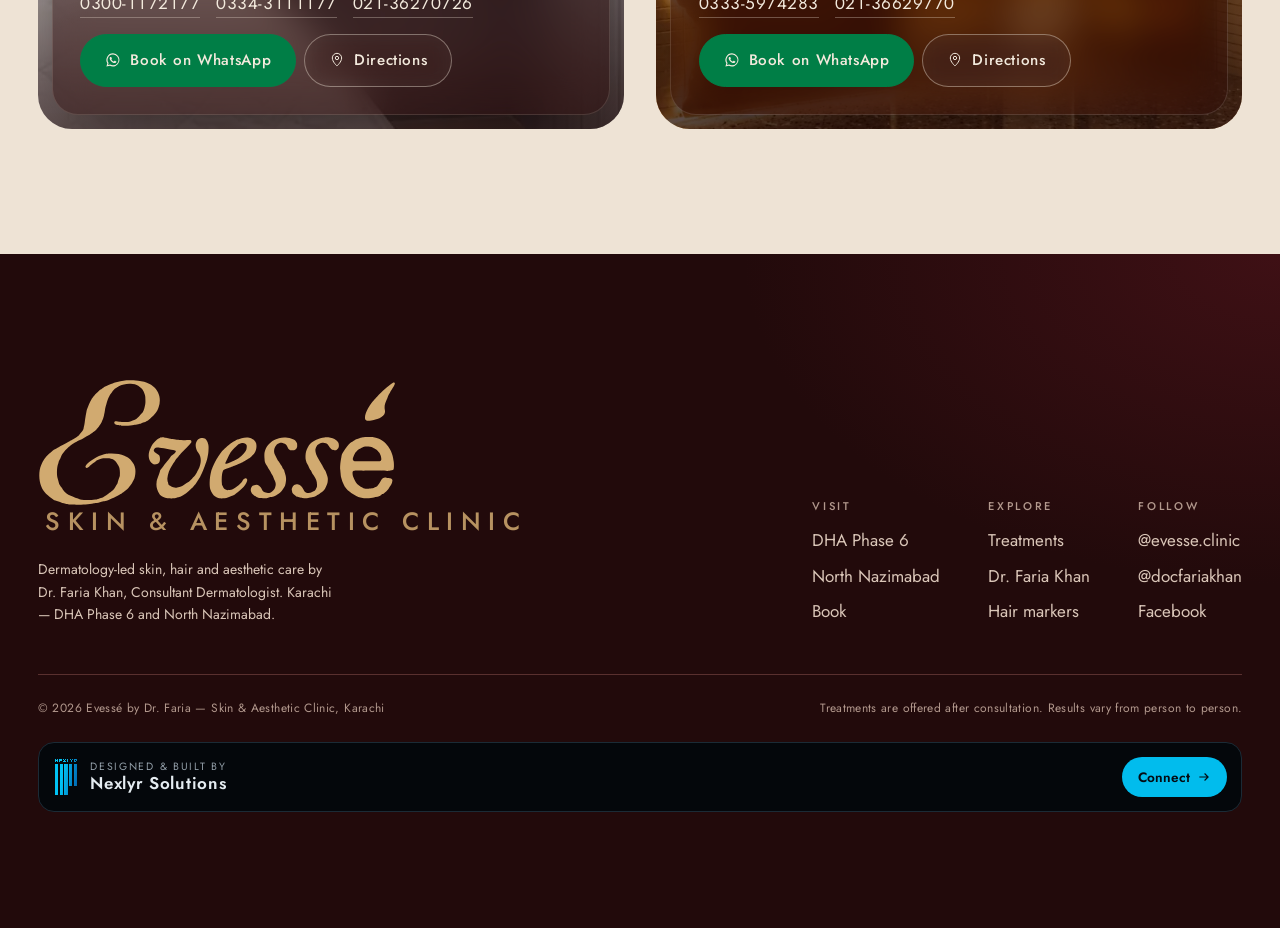
==== commit 3c6e40fd: "Premium pass: brand palette, Cormorant/Jost/Allura type, glass UI, lens preloader, booking builder -" ====
--- a/index.html
+++ b/index.html
@@ -5,7 +5,7 @@
 <meta name="viewport" content="width=device-width, initial-scale=1, viewport-fit=cover">
 <title>Evessé by Dr. Faria — Skin & Aesthetic Clinic, Karachi</title>
 <meta name="description" content="Dermatology-led skin, hair and aesthetic care by Dr. Faria Khan, Consultant Dermatologist. Clinics in DHA Phase 6 and North Nazimabad, Karachi.">
-<meta name="theme-color" content="#1c1512">
+<meta name="theme-color" content="#2a0c10">
 <link rel="canonical" href="https://evesse.nexlyr.solutions/">
 <link rel="icon" href="assets/img/monogram.svg" type="image/svg+xml">
 <link rel="apple-touch-icon" href="assets/img/apple-touch-icon.png">
@@ -25,8 +25,9 @@
 <meta name="twitter:title" content="Evessé by Dr. Faria — Skin & Aesthetic Clinic, Karachi">
 <meta name="twitter:description" content="Dermatology-led skin, hair and aesthetic care by Dr. Faria Khan, Consultant Dermatologist. Clinics in DHA Phase 6 and North Nazimabad, Karachi.">
 <meta name="twitter:image" content="https://evesse.nexlyr.solutions/assets/img/og-image.jpg">
-<link rel="preload" href="assets/fonts/bodoni-moda.woff2" as="font" type="font/woff2" crossorigin>
-<link rel="preload" href="assets/fonts/geist.woff2" as="font" type="font/woff2" crossorigin>
+<link rel="preload" href="assets/fonts/cormorant-garamond.woff2" as="font" type="font/woff2" crossorigin>
+<link rel="preload" href="assets/fonts/jost.woff2" as="font" type="font/woff2" crossorigin>
+<link rel="preload" href="assets/fonts/allura.woff2" as="font" type="font/woff2" crossorigin>
 <script type="importmap">{"imports":{"three":"./assets/vendor/three.module.min.js"}}</script>
 <link rel="modulepreload" href="assets/js/hero-lens.js">
 <link rel="preload" as="image" href="assets/img/skin-macro.webp" fetchpriority="high">
@@ -36,9 +37,21 @@
 </head>
 <body data-page="index.html">
 <a class="skip" href="#main">Skip to content</a>
-<div class="preloader" aria-hidden="true"><div class="preloader__inner"><span class="monogram"></span><span class="preloader__line"></span></div></div>
+<div class="preloader" aria-hidden="true">
+  <span class="pl__glow pl__glow--a"></span><span class="pl__glow pl__glow--b"></span>
+  <div class="pl__stage">
+    <div class="pl__lens">
+      <svg class="pl__ring" viewBox="0 0 200 200"><circle class="pl__track" cx="100" cy="100" r="96"/><circle class="pl__prog" cx="100" cy="100" r="96" pathLength="1"/></svg>
+      <span class="pl__mono"></span>
+    </div>
+    <span class="pl__word"></span>
+    <span class="pl__sub">Skin &amp; Aesthetic Clinic</span>
+  </div>
+  <div class="pl__foot"><span class="pl__tag">Dermatology first.</span><span class="pl__count"><b class="pl__pct">00</b></span></div>
+</div>
 <header class="nav" id="nav">
   <div class="nav__bar">
+    <span class="nav__progress" aria-hidden="true"></span>
     <a class="wordmark" href="index.html" aria-label="Evessé by Dr. Faria — home"><span class="wordmark__script"></span><span class="wordmark__sub">by Dr. Faria</span></a>
     <nav aria-label="Primary"><ul class="nav__links"><li><a href="treatments.html">Treatments</a></li><li><a href="about.html">Dr. Faria</a></li><li><a href="index.html#layers">Skin science</a></li><li><a href="clinics.html">Clinics</a></li></ul></nav>
     <div class="nav__actions">
@@ -61,26 +74,43 @@
     <canvas class="hero__canvas" aria-hidden="true"></canvas>
     <div class="lens" aria-hidden="true"><div class="lens__ring"></div><div class="lens__tag"><span class="lens__term">Stratum corneum</span><span class="lens__def">The outer 15–20 layers of flattened cells — your moisture barrier.</span></div></div>
     <div class="wrap hero__content">
-      <p class="hero__cred"><span>Dr. Faria Khan</span><span class="dot"></span><span>Consultant Dermatologist &amp; Aesthetic Physician</span><span class="dot"></span><span>Karachi</span></p>
-      <div class="hero__readout" aria-hidden="true"><span class="lens__term">Stratum corneum</span><span class="lens__def">The outer 15–20 layers of flattened cells — your moisture barrier.</span></div>
-      <h1 id="hero-title">Dermatology first. <span class="gilt">Beauty follows.</span></h1>
+      <p class="hero__cred glass"><span class="avatar"><img src="assets/img/dr-reception-sm.webp" alt="" width="32" height="32"></span><span>Dr. Faria Khan</span><span class="dot"></span><span>Consultant Dermatologist &amp; Aesthetic Physician</span></p>
+      <div class="hero__readout glass" aria-hidden="true"><span class="lens__term">Stratum corneum</span><span class="lens__def">The outer 15–20 layers of flattened cells — your moisture barrier.</span></div>
+      <h1 id="hero-title"><span>Dermatology first.</span> <span class="script">Beauty follows</span></h1>
       <p class="lede">Evessé is a skin, hair and aesthetic clinic where every plan starts with a diagnosis — not a menu. Two clinics in Karachi, one standard of care.</p>
-      <div class="hero__ctas"><a class="btn btn--gilt" href="clinics.html#book">Book a consultation</a><a class="btn btn--ghost" href="treatments.html">Explore treatments</a></div>
-      <div class="hero__rail">
+      <div class="hero__ctas"><a class="btn btn--gilt" href="#book">Book a consultation</a><a class="btn btn--ghost" href="treatments.html">Explore treatments</a></div>
+      <div class="hero__rail glass">
         <a class="hero__new" href="clinics.html#north"><i>New</i> North Nazimabad clinic — doors opened 24 October 2026 <svg viewBox="0 0 24 24" fill="none" stroke="currentColor" stroke-width="1.5" width="16" height="16" aria-hidden="true"><path d="M4 12h15M13 6l6 6-6 6"/></svg></a>
         <span class="hero__hint"><svg viewBox="0 0 24 24" fill="none" stroke="currentColor" stroke-width="1.4" aria-hidden="true"><circle cx="11" cy="11" r="6.5"/><path d="M11 2v3M11 17v3M2 11h3M17 11h3M16 16l5 5"/></svg> Move across the skin — the lens names what it sees</span>
       </div>
     </div>
   </section>
 
+  <div class="marquee" aria-label="Treatments at Evessé"><div class="marquee__track"><div class="marquee__group"><span>Signature Rejuvenating Facial</span><i class="monogram" aria-hidden="true"></i><span>Botulinum toxin</span><i class="monogram" aria-hidden="true"></i><span>Dermal fillers</span><i class="monogram" aria-hidden="true"></i><span>Non-surgical thread lift</span><i class="monogram" aria-hidden="true"></i><span>Microneedling</span><i class="monogram" aria-hidden="true"></i><span>Skin boosters</span><i class="monogram" aria-hidden="true"></i><span>PRP & QR678®</span><i class="monogram" aria-hidden="true"></i><span>Pigmentation care</span><i class="monogram" aria-hidden="true"></i><span>Bridal skin</span><i class="monogram" aria-hidden="true"></i><span>Body composition</span><i class="monogram" aria-hidden="true"></i></div><div class="marquee__group" aria-hidden="true"><span>Signature Rejuvenating Facial</span><i class="monogram" aria-hidden="true"></i><span>Botulinum toxin</span><i class="monogram" aria-hidden="true"></i><span>Dermal fillers</span><i class="monogram" aria-hidden="true"></i><span>Non-surgical thread lift</span><i class="monogram" aria-hidden="true"></i><span>Microneedling</span><i class="monogram" aria-hidden="true"></i><span>Skin boosters</span><i class="monogram" aria-hidden="true"></i><span>PRP & QR678®</span><i class="monogram" aria-hidden="true"></i><span>Pigmentation care</span><i class="monogram" aria-hidden="true"></i><span>Bridal skin</span><i class="monogram" aria-hidden="true"></i><span>Body composition</span><i class="monogram" aria-hidden="true"></i></div></div></div>
+
+  <section class="press" aria-label="In conversation with">
+    <div class="wrap">
+      <p class="label">In conversation with</p>
+      <ul>
+        <li>ARY Digital<small>Good Morning Pakistan</small></li>
+        <li>Aaj News</li>
+        <li>Brandsynario<small>Feature</small></li>
+        <li>Dubai Derma<small>2026</small></li>
+        <li>ATCO Life Sciences<small>Pinktober</small></li>
+      </ul>
+    </div>
+  </section>
+
   <section class="section" aria-labelledby="clinic-title">
     <div class="wrap clinic">
-      <figure class="arch reveal" style="margin:0">
-        <video class="autoplay" muted loop playsinline preload="none" poster="assets/img/clinic-broll-poster.webp" data-src="assets/video/clinic-broll.mp4" aria-label="Inside an Evessé treatment room"></video>
-        <figcaption>Inside Evessé, DHA — treatment room</figcaption>
-      </figure>
+      <div class="arch-wrap">
+        <figure class="arch">
+          <video class="autoplay" muted loop playsinline preload="none" poster="assets/img/clinic-broll-poster.webp" data-src="assets/video/clinic-broll.mp4" aria-label="Inside an Evessé treatment room"></video>
+        </figure>
+        <div class="arch-badge glass-light"><strong>Two clinics</strong><span>DHA Phase 6 · North Nazimabad</span></div>
+      </div>
       <div class="clinic__text">
-        <h2 id="clinic-title">A clinic built around a dermatologist’s judgement.</h2>
+        <h2 id="clinic-title">Built around a dermatologist’s judgement. <span class="script">Knowledge first</span></h2>
         <p class="lede">Before building a beauty brand, Dr. Faria Khan set out to master skin. That order still runs the clinic: diagnosis first, treatment second, and nothing booked that your skin doesn’t need.</p>
         <ul class="values">
           <li><strong>Dermatology-led</strong><span>Every plan is set by a consultant dermatologist, not a sales desk.</span></li>
@@ -88,15 +118,29 @@
           <li><strong>Personal</strong><span>One face, one scalp, one body at a time — plans are written for you.</span></li>
           <li><strong>Premium</strong><span>Medical-grade devices in rooms designed to feel calm.</span></li>
         </ul>
-        <p class="pull">Knowledge first. Always.</p>
-      </div>
-    </div>
-  </section>
-
-  <section class="section night" id="layers" aria-labelledby="layers-title">
+      </div>
+    </div>
+  </section>
+
+  <section class="section" style="padding-top:0" aria-labelledby="spot-title">
+    <div class="wrap">
+      <div class="spot reveal">
+        <img src="assets/img/room-bed.webp" srcset="assets/img/room-bed-sm.webp 720w, assets/img/room-bed.webp 1400w" sizes="100vw" alt="An Evessé treatment bed under warm light, beside a facial device" loading="lazy" decoding="async">
+        <div class="spot__card glass">
+          <p class="label gilt">Signature treatment</p>
+          <h2 id="spot-title">The Rejuvenating Facial <span class="script">by Evessé</span></h2>
+          <p class="lede">Our most-booked facial — a medical-grade glow that holds up in daylight. Ideal before an event, or as the first step of a longer plan.</p>
+          <ul class="spot__list"><li><b>Brightness</b>Instant, visible lift in tone</li><li><b>Hydration</b>Deep moisture, plump skin</li><li><b>Texture</b>Refined, smoother surface</li></ul>
+          <div class="hero__ctas"><a class="btn btn--gilt" href="#book">Book the facial</a><a class="btn btn--ghost" href="treatments.html#skin">All skin treatments</a></div>
+        </div>
+      </div>
+    </div>
+  </section>
+
+  <section class="section night grain" id="layers" aria-labelledby="layers-title">
     <div class="wrap">
       <div class="layers__head">
-        <h2 id="layers-title">Treatment, layer by layer.</h2>
+        <h2 id="layers-title">Treatment, layer by <span class="script">layer</span></h2>
         <p class="lede">Skin is three layers deep, and each treatment works at a different one. Turn the model, pick a layer, and see what Evessé uses there.</p>
       </div>
       <div class="layers">
@@ -104,7 +148,7 @@
           <div class="stage__loading">Preparing the skin model…</div>
           <span class="stage__hint"><svg viewBox="0 0 24 24" fill="none" stroke="currentColor" stroke-width="1.4" aria-hidden="true"><path d="M4 12a8 8 0 0 1 14-5.3M20 12a8 8 0 0 1-14 5.3"/><path d="M18 3v4h-4M6 21v-4h4"/></svg> Drag to turn · tap a label</span>
         </div>
-        <div class="layer-panel">
+        <div class="layer-panel glass">
           <div class="layer-tabs" role="tablist" aria-label="Skin layers"><button type="button" role="tab" id="lt-epidermis" aria-controls="layer-card" aria-selected="true" data-layer="epidermis">Epidermis</button><button type="button" role="tab" id="lt-dermis" aria-controls="layer-card" aria-selected="false" data-layer="dermis">Dermis</button><button type="button" role="tab" id="lt-follicle" aria-controls="layer-card" aria-selected="false" data-layer="follicle">Hair follicle</button><button type="button" role="tab" id="lt-hypodermis" aria-controls="layer-card" aria-selected="false" data-layer="hypodermis">Fat & muscle</button></div>
           <div class="layer-card" id="layer-card" role="tabpanel" aria-live="polite">
             <span class="layer-card__depth">01 · Surface · 0.05–1.5 mm</span>
@@ -118,13 +162,13 @@
     </div>
   </section>
 
-  <section class="section paper-2" aria-labelledby="tx-title">
+  <section class="section" aria-labelledby="tx-title">
     <div class="wrap">
       <div class="index-head">
-        <h2 id="tx-title">What we treat</h2>
+        <h2 id="tx-title">What we <span class="script">treat</span></h2>
         <p class="lede" style="max-width:36ch">Six areas of care. Each one begins with the same consultation.</p>
       </div>
-      <ul class="tx"><li class="tx__item"><a class="tx__link" href="treatments.html#skin" data-peek="glow-2"><span class="tx__name">Skin & facials</span><span class="tx__list">Signature Rejuvenating Facial · peels · pigmentation · acne & scars · glass-skin plans</span><span class="tx__go"><svg viewBox="0 0 24 24" fill="none" stroke="currentColor" stroke-width="1.5" aria-hidden="true"><path d="M4 12h15M13 6l6 6-6 6"/></svg></span></a></li><li class="tx__item"><a class="tx__link" href="treatments.html#injectables" data-peek="lips-art"><span class="tx__name">Injectables</span><span class="tx__list">Botulinum toxin · dermal fillers · lip definition · Barbie tox</span><span class="tx__go"><svg viewBox="0 0 24 24" fill="none" stroke="currentColor" stroke-width="1.5" aria-hidden="true"><path d="M4 12h15M13 6l6 6-6 6"/></svg></span></a></li><li class="tx__item"><a class="tx__link" href="treatments.html#lifting" data-peek="room-devices"><span class="tx__name">Lifting & collagen</span><span class="tx__list">Non-surgical thread lift · microneedling · skin boosters</span><span class="tx__go"><svg viewBox="0 0 24 24" fill="none" stroke="currentColor" stroke-width="1.5" aria-hidden="true"><path d="M4 12h15M13 6l6 6-6 6"/></svg></span></a></li><li class="tx__item"><a class="tx__link" href="treatments.html#hair" data-peek="hair-exam"><span class="tx__name">Hair restoration</span><span class="tx__list">Bloodwork · PRP · QR678® · Dutexome · microneedling · laser hair removal</span><span class="tx__go"><svg viewBox="0 0 24 24" fill="none" stroke="currentColor" stroke-width="1.5" aria-hidden="true"><path d="M4 12h15M13 6l6 6-6 6"/></svg></span></a></li><li class="tx__item"><a class="tx__link" href="treatments.html#body" data-peek="body"><span class="tx__name">Body & weight</span><span class="tx__list">Body composition analysis · contouring · medical weight management</span><span class="tx__go"><svg viewBox="0 0 24 24" fill="none" stroke="currentColor" stroke-width="1.5" aria-hidden="true"><path d="M4 12h15M13 6l6 6-6 6"/></svg></span></a></li><li class="tx__item"><a class="tx__link" href="treatments.html#bridal" data-peek="bridal"><span class="tx__name">Bridal skin</span><span class="tx__list">A treatment timeline from six months out to the week of the wedding</span><span class="tx__go"><svg viewBox="0 0 24 24" fill="none" stroke="currentColor" stroke-width="1.5" aria-hidden="true"><path d="M4 12h15M13 6l6 6-6 6"/></svg></span></a></li></ul>
+      <ul class="tx"><li class="tx__item"><a class="tx__link" href="treatments.html#skin" data-peek="glow-2"><span class="tx__thumb"><img src="assets/img/glow-2-sm.webp" alt="" loading="lazy" width="64" height="80"></span><span class="tx__name">Skin & facials</span><span class="tx__list">Signature Rejuvenating Facial · peels · pigmentation · acne & scars · glass-skin plans</span><span class="tx__go"><svg viewBox="0 0 24 24" fill="none" stroke="currentColor" stroke-width="1.5" aria-hidden="true"><path d="M4 12h15M13 6l6 6-6 6"/></svg></span></a></li><li class="tx__item"><a class="tx__link" href="treatments.html#injectables" data-peek="lips-art"><span class="tx__thumb"><img src="assets/img/lips-art-sm.webp" alt="" loading="lazy" width="64" height="80"></span><span class="tx__name">Injectables</span><span class="tx__list">Botulinum toxin · dermal fillers · lip definition · Barbie tox</span><span class="tx__go"><svg viewBox="0 0 24 24" fill="none" stroke="currentColor" stroke-width="1.5" aria-hidden="true"><path d="M4 12h15M13 6l6 6-6 6"/></svg></span></a></li><li class="tx__item"><a class="tx__link" href="treatments.html#lifting" data-peek="room-devices"><span class="tx__thumb"><img src="assets/img/room-devices-sm.webp" alt="" loading="lazy" width="64" height="80"></span><span class="tx__name">Lifting & collagen</span><span class="tx__list">Non-surgical thread lift · microneedling · skin boosters</span><span class="tx__go"><svg viewBox="0 0 24 24" fill="none" stroke="currentColor" stroke-width="1.5" aria-hidden="true"><path d="M4 12h15M13 6l6 6-6 6"/></svg></span></a></li><li class="tx__item"><a class="tx__link" href="treatments.html#hair" data-peek="hair-exam"><span class="tx__thumb"><img src="assets/img/hair-exam-sm.webp" alt="" loading="lazy" width="64" height="80"></span><span class="tx__name">Hair restoration</span><span class="tx__list">Bloodwork · PRP · QR678® · Dutexome · microneedling · laser hair removal</span><span class="tx__go"><svg viewBox="0 0 24 24" fill="none" stroke="currentColor" stroke-width="1.5" aria-hidden="true"><path d="M4 12h15M13 6l6 6-6 6"/></svg></span></a></li><li class="tx__item"><a class="tx__link" href="treatments.html#body" data-peek="body"><span class="tx__thumb"><img src="assets/img/body-sm.webp" alt="" loading="lazy" width="64" height="80"></span><span class="tx__name">Body & weight</span><span class="tx__list">Body composition analysis · contouring · medical weight management</span><span class="tx__go"><svg viewBox="0 0 24 24" fill="none" stroke="currentColor" stroke-width="1.5" aria-hidden="true"><path d="M4 12h15M13 6l6 6-6 6"/></svg></span></a></li><li class="tx__item"><a class="tx__link" href="treatments.html#bridal" data-peek="bridal"><span class="tx__thumb"><img src="assets/img/bridal-sm.webp" alt="" loading="lazy" width="64" height="80"></span><span class="tx__name">Bridal skin</span><span class="tx__list">A treatment timeline from six months out to the week of the wedding</span><span class="tx__go"><svg viewBox="0 0 24 24" fill="none" stroke="currentColor" stroke-width="1.5" aria-hidden="true"><path d="M4 12h15M13 6l6 6-6 6"/></svg></span></a></li></ul>
       <div class="tx-peek" aria-hidden="true"><img src="assets/img/glow-2-sm.webp" alt="" data-k="glow-2" loading="lazy"><img src="assets/img/lips-art-sm.webp" alt="" data-k="lips-art" loading="lazy"><img src="assets/img/room-devices-sm.webp" alt="" data-k="room-devices" loading="lazy"><img src="assets/img/hair-exam-sm.webp" alt="" data-k="hair-exam" loading="lazy"><img src="assets/img/body-sm.webp" alt="" data-k="body" loading="lazy"><img src="assets/img/bridal-sm.webp" alt="" data-k="bridal" loading="lazy"></div>
     </div>
   </section>
@@ -133,35 +177,35 @@
     <div class="wrap markers">
       <div>
         <div class="markers__head">
-          <h2 id="mk-title">Stop blaming the water. <span>Check these five markers.</span></h2>
-          <p class="lede" style="color:var(--color-cream-2)">Hair loss is often written in your bloodwork first. These are the levels Dr. Faria looks at before recommending PRP, QR678® or anything else.</p>
+          <h2 id="mk-title">Stop blaming the water. <span class="script">Check these five</span></h2>
+          <p class="lede">Hair loss is often written in your bloodwork first. These are the levels Dr. Faria looks at before recommending PRP, QR678® or anything else.</p>
         </div>
         <div class="mk-tabs" role="tablist" aria-label="Blood markers"><button type="button" role="tab" aria-selected="true" data-k="ferritin">Ferritin</button><button type="button" role="tab" aria-selected="false" data-k="vitd">Vitamin D</button><button type="button" role="tab" aria-selected="false" data-k="b12">Vitamin B12</button><button type="button" role="tab" aria-selected="false" data-k="zinc">Zinc</button><button type="button" role="tab" aria-selected="false" data-k="tsh">TSH</button></div>
         <div class="mk-card" id="mk-card" aria-live="polite">
           <h3 class="mk-name">Ferritin</h3>
           <div class="mk-scale" style="--low:28%;--hi:50%"><div class="mk-scale__track"></div><span class="mk-scale__tick mk-a" style="left:28%">17</span><span class="mk-scale__tick mk-b" style="left:50%">30</span></div>
           <div class="mk-pair">
-            <div><span class="mono">Low · <span class="mk-low">< 17 ng/mL</span></span><strong class="mk-lownote">Thinning hair and increased shedding</strong></div>
-            <div><span class="mono">Better · <span class="mk-good">> 30 ng/mL</span></span><strong class="mk-goodnote">Stronger hair growth</strong></div>
+            <div><span class="tag">Low · <span class="mk-low">< 17 ng/mL</span></span><strong class="mk-lownote">Thinning hair and increased shedding</strong></div>
+            <div><span class="tag">Better · <span class="mk-good">> 30 ng/mL</span></span><strong class="mk-goodnote">Stronger hair growth</strong></div>
           </div>
           <p class="mk-note">Reference ranges differ between labs. Your results are read with you at consultation — this is a guide, not a diagnosis.</p>
           <div><a class="btn btn--gilt" href="treatments.html#hair">Hair restoration at Evessé</a></div>
         </div>
       </div>
-      <figure class="mk-media reveal" style="margin:0">
+      <figure class="mk-media">
         <video class="autoplay" muted loop playsinline preload="none" poster="assets/img/hair-macro-poster.webp" data-src="assets/video/hair-macro.mp4" aria-label="Magnified hair shaft under heat"></video>
         <figcaption>What a flat iron does to a hair shaft — from Evessé’s hair series.</figcaption>
       </figure>
     </div>
   </section>
 
-  <section class="section night" aria-labelledby="dr-title">
+  <section class="section night grain" aria-labelledby="dr-title">
     <div class="wrap doctor">
-      <figure class="doctor__portrait reveal" style="margin:0"><img src="assets/img/dr-reception.webp" srcset="assets/img/dr-reception-sm.webp 720w, assets/img/dr-reception.webp 1400w" sizes="(max-width: 900px) 100vw, 42vw" alt="Dr. Faria Khan reviewing a patient file at the Evessé reception" loading="lazy" decoding="async"></figure>
+      <figure class="doctor__portrait"><div class="frame"><img src="assets/img/dr-reception.webp" srcset="assets/img/dr-reception-sm.webp 720w, assets/img/dr-reception.webp 1400w" sizes="(max-width: 900px) 100vw, 42vw" alt="Dr. Faria Khan reviewing a patient file at the Evessé reception" loading="lazy" decoding="async"></div><figcaption class="glass">Founder · Consultant Dermatologist</figcaption></figure>
       <div class="doctor__text">
-        <h2 id="dr-title">Dr. Faria Khan</h2>
-        <p class="doctor__title">Consultant Dermatologist &amp; Aesthetic Physician · Assistant Professor, Abbasi Shaheed Hospital / KMDC · Founder of Evessé</p>
-        <p class="lede">The doctor, the academic, the founder. She still teaches, still trains, and still sees patients herself — patients come for their skin and stay for her judgement, honesty and results.</p>
+        <h2 id="dr-title">Dr. Faria Khan <span class="script">the doctor, the academic, the founder</span></h2>
+        <p class="doctor__title">Consultant Dermatologist &amp; Aesthetic Physician · Assistant Professor, Abbasi Shaheed Hospital / KMDC</p>
+        <p class="lede">She still teaches, still trains, and still sees patients herself — patients come for their skin and stay for her judgement, honesty and results.</p>
         <ol class="timeline">
           <li><span class="when">Foundation</span><div><strong>MBBS</strong><span>Medicine first — a doctor before anything else.</span></div></li>
           <li><span class="when">Specialism</span><div><strong>Postgraduate qualification in Dermatology</strong><span>Specialised in skin before building a beauty brand.</span></div></li>
@@ -181,50 +225,70 @@
   <section class="section night-2" aria-labelledby="reels-title">
     <div class="wrap">
       <div class="reels-head">
-        <h2 id="reels-title">From the clinic floor</h2>
+        <h2 id="reels-title">From the clinic <span class="script">floor</span></h2>
         <a class="link-arrow gilt" href="https://www.instagram.com/evesse.clinic/" target="_blank" rel="noopener">More on Instagram <svg viewBox="0 0 24 24" fill="none" stroke="currentColor" stroke-width="1.5" aria-hidden="true"><path d="M4 12h15M13 6l6 6-6 6"/></svg></a>
       </div>
-      <div class="reels" tabindex="0" aria-label="Clinic videos — scroll sideways"><article class="reel"><img src="assets/img/reel-v35.webp" alt="" loading="lazy"><video preload="none" playsinline data-src="assets/video/reel-v35.mp4" aria-label="A non-surgical skin lift, in twelve seconds"></video><button class="reel__btn" type="button" aria-label="Play: A non-surgical skin lift, in twelve seconds"><span class="reel__play"><svg viewBox="0 0 24 24" fill="currentColor" aria-hidden="true"><path d="M8 5.5v13l11-6.5-11-6.5Z"/></svg></span><span class="reel__title">A non-surgical skin lift, in twelve seconds</span></button></article><article class="reel"><img src="assets/img/reel-v39.webp" alt="" loading="lazy"><video preload="none" playsinline data-src="assets/video/reel-v39.mp4" aria-label="One concern at a time — how she plans treatment"></video><button class="reel__btn" type="button" aria-label="Play: One concern at a time — how she plans treatment"><span class="reel__play"><svg viewBox="0 0 24 24" fill="currentColor" aria-hidden="true"><path d="M8 5.5v13l11-6.5-11-6.5Z"/></svg></span><span class="reel__title">One concern at a time — how she plans treatment</span></button></article><article class="reel"><img src="assets/img/reel-v38.webp" alt="" loading="lazy"><video preload="none" playsinline data-src="assets/video/reel-v38.mp4" aria-label="Mid-consultation, between sessions"></video><button class="reel__btn" type="button" aria-label="Play: Mid-consultation, between sessions"><span class="reel__play"><svg viewBox="0 0 24 24" fill="currentColor" aria-hidden="true"><path d="M8 5.5v13l11-6.5-11-6.5Z"/></svg></span><span class="reel__title">Mid-consultation, between sessions</span></button></article><article class="reel"><img src="assets/img/reel-v33.webp" alt="" loading="lazy"><video preload="none" playsinline data-src="assets/video/reel-v33.mp4" aria-label="Barbie tox, explained by Dr. Faria"></video><button class="reel__btn" type="button" aria-label="Play: Barbie tox, explained by Dr. Faria"><span class="reel__play"><svg viewBox="0 0 24 24" fill="currentColor" aria-hidden="true"><path d="M8 5.5v13l11-6.5-11-6.5Z"/></svg></span><span class="reel__title">Barbie tox, explained by Dr. Faria</span></button></article><article class="reel"><img src="assets/img/reel-v22.webp" alt="" loading="lazy"><video preload="none" playsinline data-src="assets/video/reel-v22.mp4" aria-label="“Her husband thinks it’s genetics.”"></video><button class="reel__btn" type="button" aria-label="Play: “Her husband thinks it’s genetics.”"><span class="reel__play"><svg viewBox="0 0 24 24" fill="currentColor" aria-hidden="true"><path d="M8 5.5v13l11-6.5-11-6.5Z"/></svg></span><span class="reel__title">“Her husband thinks it’s genetics.”</span></button></article></div>
-    </div>
-  </section>
-
-  <section class="section night" aria-label="Your face is your business card">
+      <div class="reels" tabindex="0" aria-label="Clinic videos — scroll sideways"><article class="reel"><img src="assets/img/reel-v35.webp" alt="" loading="lazy"><video preload="none" playsinline data-src="assets/video/reel-v35.mp4" aria-label="A non-surgical skin lift, in twelve seconds"></video><button class="reel__btn" type="button" aria-label="Play: A non-surgical skin lift, in twelve seconds"><span class="reel__meta"><span class="reel__play"><svg viewBox="0 0 24 24" fill="currentColor" aria-hidden="true"><path d="M8 5.5v13l11-6.5-11-6.5Z"/></svg></span><span class="reel__title">A non-surgical skin lift, in twelve seconds</span></span></button></article><article class="reel"><img src="assets/img/reel-v39.webp" alt="" loading="lazy"><video preload="none" playsinline data-src="assets/video/reel-v39.mp4" aria-label="One concern at a time — how she plans treatment"></video><button class="reel__btn" type="button" aria-label="Play: One concern at a time — how she plans treatment"><span class="reel__meta"><span class="reel__play"><svg viewBox="0 0 24 24" fill="currentColor" aria-hidden="true"><path d="M8 5.5v13l11-6.5-11-6.5Z"/></svg></span><span class="reel__title">One concern at a time — how she plans treatment</span></span></button></article><article class="reel"><img src="assets/img/reel-v38.webp" alt="" loading="lazy"><video preload="none" playsinline data-src="assets/video/reel-v38.mp4" aria-label="Mid-consultation, between sessions"></video><button class="reel__btn" type="button" aria-label="Play: Mid-consultation, between sessions"><span class="reel__meta"><span class="reel__play"><svg viewBox="0 0 24 24" fill="currentColor" aria-hidden="true"><path d="M8 5.5v13l11-6.5-11-6.5Z"/></svg></span><span class="reel__title">Mid-consultation, between sessions</span></span></button></article><article class="reel"><img src="assets/img/reel-v33.webp" alt="" loading="lazy"><video preload="none" playsinline data-src="assets/video/reel-v33.mp4" aria-label="Barbie tox, explained by Dr. Faria"></video><button class="reel__btn" type="button" aria-label="Play: Barbie tox, explained by Dr. Faria"><span class="reel__meta"><span class="reel__play"><svg viewBox="0 0 24 24" fill="currentColor" aria-hidden="true"><path d="M8 5.5v13l11-6.5-11-6.5Z"/></svg></span><span class="reel__title">Barbie tox, explained by Dr. Faria</span></span></button></article><article class="reel"><img src="assets/img/reel-v22.webp" alt="" loading="lazy"><video preload="none" playsinline data-src="assets/video/reel-v22.mp4" aria-label="“Her husband thinks it’s genetics.”"></video><button class="reel__btn" type="button" aria-label="Play: “Her husband thinks it’s genetics.”"><span class="reel__meta"><span class="reel__play"><svg viewBox="0 0 24 24" fill="currentColor" aria-hidden="true"><path d="M8 5.5v13l11-6.5-11-6.5Z"/></svg></span><span class="reel__title">“Her husband thinks it’s genetics.”</span></span></button></article></div>
+    </div>
+  </section>
+
+  <section class="section" aria-label="Your face is your business card">
     <div class="wrap still">
       <div class="still__text">
-        <blockquote>Your face is your business card. <span>Invest in it.</span></blockquote>
+        <blockquote>Your face is your business card. <span class="script" style="color:var(--color-accent)">Invest in it</span></blockquote>
         <p class="lede">Start with a consultation. You leave with a diagnosis and a written plan — and you decide what happens next.</p>
-        <a class="btn btn--gilt" href="clinics.html#book">Book a consultation</a>
-      </div>
-      <figure class="still__img reveal" style="margin:0"><img src="assets/img/business-card.webp" srcset="assets/img/business-card-sm.webp 720w, assets/img/business-card.webp 1400w" sizes="(max-width: 900px) 100vw, 40vw" alt="A gloved hand holding an Evessé card that reads: Your face is your business card. Invest in it." loading="lazy" decoding="async"></figure>
-    </div>
-  </section>
-
-  <section class="section" id="book" aria-labelledby="book-title">
+        <a class="btn" href="#book">Book a consultation</a>
+      </div>
+      <figure class="still__img reveal"><img src="assets/img/business-card.webp" srcset="assets/img/business-card-sm.webp 720w, assets/img/business-card.webp 1400w" sizes="(max-width: 900px) 100vw, 40vw" alt="A gloved hand holding an Evessé card that reads: Your face is your business card. Invest in it." loading="lazy" decoding="async"></figure>
+    </div>
+  </section>
+
+  <section class="section book-sec" id="book" aria-labelledby="book-title">
+  <img class="book-sec__bg" src="assets/img/branch-door.webp" srcset="assets/img/branch-door-sm.webp 720w, assets/img/branch-door.webp 1400w" sizes="100vw" alt="" loading="lazy">
+  <div class="wrap book-grid">
+    <div>
+      <h2 id="book-title">Book in three taps. <span class="script">See you soon</span></h2>
+      <p class="lede">Choose a clinic and what you’d like help with — WhatsApp opens with your message ready to send. The front desk confirms your consultation slot.</p>
+    </div>
+    <form class="booker glass" id="booker" novalidate>
+      <fieldset><legend>1 · Clinic</legend>
+        <div class="seg"><label><input type="radio" name="branch" value="dha" checked><span>DHA Phase 6</span></label><label><input type="radio" name="branch" value="north"><span>North Nazimabad</span></label></div>
+      </fieldset>
+      <fieldset><legend>2 · What would you like help with?</legend><div class="chips"><label><input type="checkbox" name="concern" value="Skin & glow" checked><span>Skin & glow</span></label><label><input type="checkbox" name="concern" value="Acne & scars"><span>Acne & scars</span></label><label><input type="checkbox" name="concern" value="Pigmentation"><span>Pigmentation</span></label><label><input type="checkbox" name="concern" value="Botox & fillers"><span>Botox & fillers</span></label><label><input type="checkbox" name="concern" value="Thread lift"><span>Thread lift</span></label><label><input type="checkbox" name="concern" value="Hair fall"><span>Hair fall</span></label><label><input type="checkbox" name="concern" value="Weight & body"><span>Weight & body</span></label><label><input type="checkbox" name="concern" value="Bridal plan"><span>Bridal plan</span></label></div></fieldset>
+      <fieldset><legend>3 · When suits you?</legend><div class="chips"><label><input type="radio" name="when" value="Today"><span>Today</span></label><label><input type="radio" name="when" value="This week" checked><span>This week</span></label><label><input type="radio" name="when" value="Next week"><span>Next week</span></label><label><input type="radio" name="when" value="Flexible"><span>Flexible</span></label></div></fieldset>
+      <div class="field"><label class="sr-only" for="bk-name">Your name (optional)</label><input id="bk-name" name="name" type="text" autocomplete="name" placeholder="Your name (optional)"></div>
+      <div class="booker__go"><button class="btn btn--gilt" type="submit"><svg viewBox="0 0 24 24" fill="currentColor" aria-hidden="true"><path d="M12.04 2a9.9 9.9 0 0 0-8.5 15l-1.4 5 5.1-1.3A9.9 9.9 0 1 0 12.04 2Zm0 18.1a8.2 8.2 0 0 1-4.2-1.15l-.3-.18-3 .8.8-2.95-.2-.31a8.2 8.2 0 1 1 6.9 3.79Zm4.5-6.1c-.25-.12-1.46-.72-1.69-.8-.23-.08-.39-.12-.56.12-.16.25-.64.8-.79.97-.14.16-.29.18-.54.06-.25-.12-1.04-.38-1.98-1.22a7.4 7.4 0 0 1-1.37-1.7c-.14-.25-.02-.38.11-.5.11-.11.25-.29.37-.43.12-.15.16-.25.25-.41.08-.17.04-.31-.02-.44-.06-.12-.56-1.34-.76-1.84-.2-.48-.4-.41-.56-.42h-.47a.9.9 0 0 0-.66.31 2.76 2.76 0 0 0-.86 2.06c0 1.21.88 2.38 1 2.55.13.16 1.74 2.65 4.2 3.72.59.25 1.05.4 1.4.52.6.19 1.14.16 1.57.1.48-.07 1.46-.6 1.67-1.18.2-.58.2-1.08.14-1.18-.06-.1-.22-.17-.47-.29Z"/></svg> Send on WhatsApp</button><p class="booker__note">Nothing is booked until the front desk confirms with you.</p></div>
+    </form>
+  </div>
+</section>
+
+
+  <section class="section paper-2" aria-labelledby="clinics-title">
     <div class="wrap">
       <div class="clinics-head">
-        <h2 id="book-title">Two clinics. One standard.</h2>
-        <p class="lede">Message the clinic nearest to you — the front desk confirms your slot on WhatsApp.</p>
+        <h2 id="clinics-title">Two clinics. <span class="script">One standard</span></h2>
+        <p class="lede">Prefer to call, or need directions? Both front desks are a tap away.</p>
       </div>
       <div class="branches"><article class="branch" id="dha">
   <div class="branch__img"><img src="assets/img/room-space.webp" srcset="assets/img/room-space-sm.webp 720w, assets/img/room-space.webp 1400w" sizes="(max-width: 900px) 100vw, 45vw" alt="A quiet treatment room at the DHA clinic" loading="lazy" decoding="async"><span class="branch__badge">Flagship</span></div>
-  <div class="branch__body">
+  <div class="branch__body glass">
     <h3>DHA Phase 6</h3>
     <address>Building 38C, 1st Floor, Lane 11, Main Bukhari Commercial Area, Phase 6 DHA, Karachi</address>
     <div class="branch__phones"><a href="tel:+923001172177">0300-1172177</a><a href="tel:+923343111177">0334-3111177</a><a href="tel:+922136270726">021-36270726</a></div>
     <div class="branch__ctas">
       <a class="btn btn--wa" href="https://wa.me/923001172177?text=Hello%20Evess%C3%A9%2C%20I%27d%20like%20to%20book%20a%20consultation%20at%20the%20DHA%20Phase%206%20clinic." target="_blank" rel="noopener"><svg viewBox="0 0 24 24" fill="currentColor" aria-hidden="true"><path d="M12.04 2a9.9 9.9 0 0 0-8.5 15l-1.4 5 5.1-1.3A9.9 9.9 0 1 0 12.04 2Zm0 18.1a8.2 8.2 0 0 1-4.2-1.15l-.3-.18-3 .8.8-2.95-.2-.31a8.2 8.2 0 1 1 6.9 3.79Zm4.5-6.1c-.25-.12-1.46-.72-1.69-.8-.23-.08-.39-.12-.56.12-.16.25-.64.8-.79.97-.14.16-.29.18-.54.06-.25-.12-1.04-.38-1.98-1.22a7.4 7.4 0 0 1-1.37-1.7c-.14-.25-.02-.38.11-.5.11-.11.25-.29.37-.43.12-.15.16-.25.25-.41.08-.17.04-.31-.02-.44-.06-.12-.56-1.34-.76-1.84-.2-.48-.4-.41-.56-.42h-.47a.9.9 0 0 0-.66.31 2.76 2.76 0 0 0-.86 2.06c0 1.21.88 2.38 1 2.55.13.16 1.74 2.65 4.2 3.72.59.25 1.05.4 1.4.52.6.19 1.14.16 1.57.1.48-.07 1.46-.6 1.67-1.18.2-.58.2-1.08.14-1.18-.06-.1-.22-.17-.47-.29Z"/></svg> Book on WhatsApp</a>
-      <a class="btn btn--ghost on-light" href="https://www.google.com/maps/search/?api=1&query=Evesse+Aesthetic+Clinic+Bukhari+Commercial+Phase+6+DHA+Karachi" target="_blank" rel="noopener"><svg viewBox="0 0 24 24" fill="none" stroke="currentColor" stroke-width="1.5" aria-hidden="true"><path d="M12 21s7-6.2 7-12a7 7 0 1 0-14 0c0 5.8 7 12 7 12Z"/><circle cx="12" cy="9" r="2.5"/></svg> Directions</a>
+      <a class="btn btn--ghost" href="https://www.google.com/maps/search/?api=1&query=Evesse+Aesthetic+Clinic+Bukhari+Commercial+Phase+6+DHA+Karachi" target="_blank" rel="noopener"><svg viewBox="0 0 24 24" fill="none" stroke="currentColor" stroke-width="1.5" aria-hidden="true"><path d="M12 21s7-6.2 7-12a7 7 0 1 0-14 0c0 5.8 7 12 7 12Z"/><circle cx="12" cy="9" r="2.5"/></svg> Directions</a>
     </div>
   </div>
 </article><article class="branch" id="north">
   <div class="branch__img"><img src="assets/img/branch-door.webp" srcset="assets/img/branch-door-sm.webp 720w, assets/img/branch-door.webp 1400w" sizes="(max-width: 900px) 100vw, 45vw" alt="The lit stone entrance of the new North Nazimabad clinic" loading="lazy" decoding="async"><span class="branch__badge">New · opened 24 Oct</span></div>
-  <div class="branch__body">
+  <div class="branch__body glass">
     <h3>North Nazimabad</h3>
     <address>B-122, 2nd Floor, Block H, Main Food Street, beside Karachi Broast, Main Five Star Roundabout, North Nazimabad, Karachi</address>
     <div class="branch__phones"><a href="tel:+923335974283">0333-5974283</a><a href="tel:+922136629770">021-36629770</a></div>
     <div class="branch__ctas">
       <a class="btn btn--wa" href="https://wa.me/923335974283?text=Hello%20Evess%C3%A9%2C%20I%27d%20like%20to%20book%20a%20consultation%20at%20the%20North%20Nazimabad%20clinic." target="_blank" rel="noopener"><svg viewBox="0 0 24 24" fill="currentColor" aria-hidden="true"><path d="M12.04 2a9.9 9.9 0 0 0-8.5 15l-1.4 5 5.1-1.3A9.9 9.9 0 1 0 12.04 2Zm0 18.1a8.2 8.2 0 0 1-4.2-1.15l-.3-.18-3 .8.8-2.95-.2-.31a8.2 8.2 0 1 1 6.9 3.79Zm4.5-6.1c-.25-.12-1.46-.72-1.69-.8-.23-.08-.39-.12-.56.12-.16.25-.64.8-.79.97-.14.16-.29.18-.54.06-.25-.12-1.04-.38-1.98-1.22a7.4 7.4 0 0 1-1.37-1.7c-.14-.25-.02-.38.11-.5.11-.11.25-.29.37-.43.12-.15.16-.25.25-.41.08-.17.04-.31-.02-.44-.06-.12-.56-1.34-.76-1.84-.2-.48-.4-.41-.56-.42h-.47a.9.9 0 0 0-.66.31 2.76 2.76 0 0 0-.86 2.06c0 1.21.88 2.38 1 2.55.13.16 1.74 2.65 4.2 3.72.59.25 1.05.4 1.4.52.6.19 1.14.16 1.57.1.48-.07 1.46-.6 1.67-1.18.2-.58.2-1.08.14-1.18-.06-.1-.22-.17-.47-.29Z"/></svg> Book on WhatsApp</a>
-      <a class="btn btn--ghost on-light" href="https://www.google.com/maps/search/?api=1&query=Evesse+Aesthetic+Clinic+Block+H+North+Nazimabad+Karachi" target="_blank" rel="noopener"><svg viewBox="0 0 24 24" fill="none" stroke="currentColor" stroke-width="1.5" aria-hidden="true"><path d="M12 21s7-6.2 7-12a7 7 0 1 0-14 0c0 5.8 7 12 7 12Z"/><circle cx="12" cy="9" r="2.5"/></svg> Directions</a>
+      <a class="btn btn--ghost" href="https://www.google.com/maps/search/?api=1&query=Evesse+Aesthetic+Clinic+Block+H+North+Nazimabad+Karachi" target="_blank" rel="noopener"><svg viewBox="0 0 24 24" fill="none" stroke="currentColor" stroke-width="1.5" aria-hidden="true"><path d="M12 21s7-6.2 7-12a7 7 0 1 0-14 0c0 5.8 7 12 7 12Z"/><circle cx="12" cy="9" r="2.5"/></svg> Directions</a>
     </div>
   </div>
 </article></div>
@@ -252,6 +316,11 @@
     </div>
   </div>
 </footer>
+<nav class="dock" aria-label="Quick actions">
+  <a class="btn btn--gilt" href="clinics.html#book">Book a consultation</a>
+  <a class="dock__icon" href="tel:+923001172177" aria-label="Call the DHA clinic"><svg viewBox="0 0 24 24" fill="none" stroke="currentColor" stroke-width="1.5" aria-hidden="true"><path d="M5 4h4l2 5-2.5 1.5a11 11 0 0 0 5 5L15 13l5 2v4a2 2 0 0 1-2 2A16 16 0 0 1 3 6a2 2 0 0 1 2-2Z"/></svg></a>
+  <button class="dock__icon" type="button" data-open-chat aria-expanded="false" aria-controls="chat" aria-label="Ask Evessé"><span class="monogram"></span></button>
+</nav>
 <button class="chat-fab" type="button" aria-expanded="false" aria-controls="chat"><span class="chat-fab__mono"><span class="monogram"></span></span><span class="chat-fab__label">Ask Evessé</span></button>
 <section class="chat" id="chat" role="dialog" aria-label="Ask Evessé" aria-modal="false">
   <div class="chat__head"><span class="chat-fab__mono"><span class="monogram"></span></span><div><strong>Ask Evessé</strong><small>Quick answers · a person replies on WhatsApp</small></div><button class="chat__close" type="button" aria-label="Close chat"><svg viewBox="0 0 24 24" fill="none" stroke="currentColor" stroke-width="1.6" aria-hidden="true"><path d="M6 6l12 12M18 6 6 18"/></svg></button></div>
--- a/assets/css/site.css
+++ b/assets/css/site.css
@@ -1,44 +1,39 @@
-/* Hallmark · genre: editorial (luxury register) · route: custom (tuned) · structure: dermascope hero → clinic arch → 3D layers → treatment index → five markers → doctor → reels → still-life quote → clinics
- * nav: N10 floating-on-scroll-morph (compact dropdown on mobile) · footer: Ft1 mast-headed + Nexlyr strip · enrichment: WebGL skin lens + Three.js skin cross-section
- * Hallmark · pre-emit critique: P5 H5 E4 S5 R4 V5
+/* Hallmark · genre: editorial (luxury) · route: custom (tuned) · structure: dermascope hero → treatment marquee → press line → clinic → signature facial → 3D layers → treatment index → five markers → doctor → reels → still-life → booking
+ * nav: N10 floating glass pill (compact dropdown on mobile) + mobile glass dock · footer: Ft1 mast-headed + Nexlyr strip · enrichment: WebGL skin lens + Three.js skin cross-section
+ * Hallmark · pre-emit critique: P5 H5 E5 S5 R4 V5
  */
 @import url("tokens.css");
 
 *, *::before, *::after { box-sizing: border-box; }
-html { -webkit-text-size-adjust: 100%; overflow-x: clip; scroll-behavior: auto; }
+html { -webkit-text-size-adjust: 100%; overflow-x: clip; }
 body {
-  margin: 0;
-  overflow-x: clip;
-  background: var(--color-paper);
-  color: var(--color-ink);
-  font-family: var(--font-body);
-  font-size: var(--text-base);
-  line-height: 1.6;
-  text-rendering: optimizeLegibility;
-  -webkit-font-smoothing: antialiased;
-  font-feature-settings: "ss01", "cv11";
+  margin: 0; overflow-x: clip;
+  background: var(--color-paper); color: var(--color-ink);
+  font-family: var(--font-body); font-size: var(--text-base); font-weight: 400; line-height: 1.62;
+  text-rendering: optimizeLegibility; -webkit-font-smoothing: antialiased;
 }
 img, video, canvas, svg { display: block; max-width: 100%; }
 img, video { height: auto; }
 a { color: inherit; text-decoration-thickness: 1px; text-underline-offset: 0.22em; }
-button { font: inherit; color: inherit; background: none; border: 0; padding: 0; cursor: pointer; }
-:focus-visible { outline: 2px solid var(--color-focus); outline-offset: 3px; border-radius: 4px; }
+button, input { font: inherit; color: inherit; }
+button { background: none; border: 0; padding: 0; cursor: pointer; }
+:focus-visible { outline: 2px solid var(--color-focus); outline-offset: 3px; border-radius: 6px; }
 ::selection { background: var(--color-accent); color: var(--color-accent-ink); }
 .sr-only { position: absolute !important; width: 1px; height: 1px; overflow: hidden; clip: rect(0 0 0 0); white-space: nowrap; }
 .skip { position: fixed; left: var(--space-sm); top: -4rem; z-index: 90; background: var(--color-cream); color: var(--color-ink); padding: var(--space-2xs) var(--space-sm); border-radius: var(--radius-sm); }
 .skip:focus { top: var(--space-sm); }
 
 /* ── type ─────────────────────────────────────────── */
-h1, h2, h3, h4 { font-family: var(--font-display); font-weight: 500; font-style: normal; margin: 0; letter-spacing: -0.012em; text-wrap: balance; overflow-wrap: anywhere; min-width: 0; font-variation-settings: "opsz" 28; }
-h1 { font-size: var(--text-display); line-height: 0.98; font-weight: 500; letter-spacing: -0.025em; }
-h2 { font-size: var(--text-3xl); line-height: 1.02; letter-spacing: -0.02em; }
-h3 { font-size: var(--text-xl); line-height: 1.12; }
+h1, h2, h3, h4 { font-family: var(--font-display); font-weight: 500; font-style: normal; margin: 0; letter-spacing: -0.012em; text-wrap: balance; overflow-wrap: anywhere; min-width: 0; }
+h1 { font-size: var(--text-display); line-height: 0.92; letter-spacing: -0.028em; font-weight: 500; }
+h2 { font-size: var(--text-3xl); line-height: 0.98; letter-spacing: -0.022em; }
+h3 { font-size: var(--text-xl); line-height: 1.08; font-weight: 600; }
 p { margin: 0; text-wrap: pretty; }
-.lede { font-size: var(--text-lg); line-height: 1.5; color: var(--color-ink-2); max-width: 46ch; }
-.on-night .lede, .night .lede, .night-2 .lede, .page-hero .lede, .hero .lede { color: var(--color-cream-2); }
+.script { font-family: var(--font-outlier); font-weight: 400; letter-spacing: 0; line-height: 0.9; color: var(--color-gilt); text-transform: none; }
+.lede { font-size: var(--text-lg); line-height: 1.55; color: var(--color-ink-2); max-width: 46ch; font-weight: 400; }
+.night .lede, .night-2 .lede, .page-hero .lede, .hero .lede, .sage .lede, .wine-band .lede, .book-sec .lede, .spot .lede { color: var(--color-cream-2); }
 .small { font-size: var(--text-sm); }
-.caps { text-transform: uppercase; letter-spacing: 0.22em; font-size: var(--text-xs); font-weight: 500; }
-.mono { font-family: var(--font-outlier); font-size: 0.74rem; letter-spacing: 0.06em; text-transform: uppercase; }
+.label { font-family: var(--font-body); text-transform: uppercase; letter-spacing: 0.24em; font-size: 0.72rem; font-weight: 500; }
 .gilt { color: var(--color-gilt); }
 .wine { color: var(--color-accent); }
 .measure { max-width: var(--measure); }
@@ -49,181 +44,280 @@
 .night { background: var(--color-night); color: var(--color-cream); }
 .night-2 { background: var(--color-night-2); color: var(--color-cream); }
 .paper-2 { background: var(--color-paper-2); }
+.blush { background: var(--color-blush); }
 .sage { background: var(--color-sage); color: var(--color-cream); }
-.rule-top { border-top: var(--rule); }
-
-/* ── wordmark (vector logo, recoloured by currentColor) ── */
-.wordmark { display: inline-flex; flex-direction: column; align-items: center; gap: 0.15rem; text-decoration: none; color: inherit; line-height: 1; }
+.wine-band { background: var(--color-accent); color: var(--color-cream); }
+.grain::before { content: ""; position: absolute; inset: 0; pointer-events: none; background: radial-gradient(70% 60% at 85% 0%, oklch(36% 0.11 18 / 0.5), transparent 70%), radial-gradient(60% 50% at 0% 100%, oklch(30% 0.08 30 / 0.4), transparent 70%); }
+.grain > * { position: relative; }
+
+/* ── glass ────────────────────────────────────────── */
+.glass { background: var(--glass-dark); -webkit-backdrop-filter: var(--glass-blur); backdrop-filter: var(--glass-blur); border: 1px solid var(--glass-edge-dark); box-shadow: inset 0 1px 0 oklch(100% 0 0 / 0.08), 0 24px 60px -30px oklch(8% 0.03 18 / 0.8); position: relative; }
+.glass::after { content: ""; position: absolute; inset: 0; border-radius: inherit; background: var(--glass-shine); pointer-events: none; }
+.glass-light { background: var(--glass-light); -webkit-backdrop-filter: var(--glass-blur); backdrop-filter: var(--glass-blur); border: 1px solid var(--glass-edge-light); box-shadow: inset 0 1px 0 oklch(100% 0 0 / 0.6), 0 24px 60px -34px oklch(25% 0.06 18 / 0.45); position: relative; }
+@supports not ((backdrop-filter: blur(1px)) or (-webkit-backdrop-filter: blur(1px))) {
+  .glass { background: var(--glass-dark-strong); }
+  .glass-light { background: var(--glass-light-strong); }
+}
+
+/* ── wordmark (vector, recoloured by currentColor) ── */
+.wordmark { display: inline-flex; flex-direction: column; align-items: center; gap: 0.2rem; text-decoration: none; color: inherit; line-height: 1; }
 .wordmark__script { display: block; width: var(--wm, 112px); aspect-ratio: 2259 / 800; background: currentColor; -webkit-mask: url("../img/wordmark.svg") center / contain no-repeat; mask: url("../img/wordmark.svg") center / contain no-repeat; }
-.wordmark__sub { font-family: var(--font-body); font-size: calc(var(--wm, 112px) * 0.068); letter-spacing: 0.26em; text-transform: uppercase; white-space: nowrap; font-weight: 500; opacity: 0.86; padding-left: 0.26em; }
+.wordmark__sub { font-family: var(--font-body); font-size: max(8px, calc(var(--wm, 112px) * 0.07)); letter-spacing: 0.3em; text-transform: uppercase; white-space: nowrap; font-weight: 500; opacity: 0.85; padding-left: 0.3em; }
 .monogram { display: block; width: var(--mono, 40px); aspect-ratio: 1434 / 1685; background: currentColor; -webkit-mask: url("../img/monogram.svg") center / contain no-repeat; mask: url("../img/monogram.svg") center / contain no-repeat; }
 
 /* ── buttons ──────────────────────────────────────── */
 .btn {
   --btn-bg: var(--color-accent); --btn-fg: var(--color-accent-ink); --btn-bd: var(--color-accent);
   display: inline-flex; align-items: center; justify-content: center; gap: 0.6em;
-  min-height: 48px; padding: 0.8rem 1.35rem; border-radius: var(--radius-pill);
+  min-height: 50px; padding: 0.8rem 1.5rem; border-radius: var(--radius-pill);
   background: var(--btn-bg); color: var(--btn-fg); border: 1px solid var(--btn-bd);
-  font-weight: 500; font-size: 0.95rem; letter-spacing: 0.01em; white-space: nowrap; text-decoration: none;
-  transition: background-color var(--dur-fast) var(--ease-out), color var(--dur-fast) var(--ease-out), border-color var(--dur-fast) var(--ease-out), transform var(--dur-fast) var(--ease-out);
+  font-family: var(--font-body); font-weight: 500; font-size: 0.95rem; letter-spacing: 0.04em; white-space: nowrap; text-decoration: none;
+  transition: background-color var(--dur-fast) var(--ease-out), color var(--dur-fast) var(--ease-out), border-color var(--dur-fast) var(--ease-out), transform var(--dur-fast) var(--ease-out), box-shadow var(--dur-base) var(--ease-out);
 }
 .btn:hover { --btn-bg: var(--color-accent-hi); --btn-bd: var(--color-accent-hi); }
 .btn:active { transform: translateY(1px); }
 .btn[disabled], .btn[aria-disabled="true"] { opacity: 0.45; pointer-events: none; }
-.btn--gilt { --btn-bg: var(--color-gilt); --btn-fg: var(--color-night); --btn-bd: var(--color-gilt); }
+.btn--gilt { --btn-bg: var(--color-gilt); --btn-fg: var(--color-night); --btn-bd: var(--color-gilt); box-shadow: 0 10px 30px -14px oklch(76% 0.088 76 / 0.7); }
 .btn--gilt:hover { --btn-bg: var(--color-gilt-hi); --btn-bd: var(--color-gilt-hi); }
-.btn--ghost { --btn-bg: transparent; --btn-fg: currentColor; --btn-bd: currentColor; }
-.btn--ghost:hover { --btn-bg: transparent; --btn-bd: var(--color-gilt); color: var(--color-gilt); }
-.on-light .btn--ghost:hover, .btn--ghost.on-light:hover { --btn-bd: var(--color-accent); color: var(--color-accent); }
+.btn--ghost { --btn-bg: oklch(94% 0.02 78 / 0.06); --btn-fg: currentColor; --btn-bd: oklch(94% 0.02 78 / 0.38); -webkit-backdrop-filter: blur(10px); backdrop-filter: blur(10px); }
+.btn--ghost:hover { --btn-bg: oklch(94% 0.02 78 / 0.12); --btn-bd: var(--color-gilt); color: var(--color-gilt-hi); }
+.btn--line { --btn-bg: transparent; --btn-fg: var(--color-ink); --btn-bd: var(--color-rule); }
+.btn--line:hover { --btn-bg: transparent; --btn-bd: var(--color-accent); color: var(--color-accent); }
 .btn--wa { --btn-bg: var(--color-whatsapp); --btn-bd: var(--color-whatsapp); --btn-fg: var(--color-cream); }
-.btn--wa:hover { --btn-bg: oklch(47% 0.12 155); --btn-bd: oklch(47% 0.12 155); }
-.btn--sm { min-height: 40px; padding: 0.55rem 1rem; font-size: 0.88rem; }
+.btn--wa:hover { --btn-bg: var(--color-whatsapp-hi); --btn-bd: var(--color-whatsapp-hi); }
+.btn--sm { min-height: 42px; padding: 0.55rem 1.1rem; font-size: 0.88rem; }
 .btn svg { width: 1.05em; height: 1.05em; flex: none; }
-.link-arrow { display: inline-flex; align-items: center; gap: 0.5em; text-decoration: none; font-weight: 500; white-space: nowrap; border-bottom: 1px solid currentColor; padding-bottom: 2px; }
+.link-arrow { display: inline-flex; align-items: center; gap: 0.55em; text-decoration: none; font-weight: 500; letter-spacing: 0.03em; white-space: nowrap; border-bottom: 1px solid currentColor; padding-bottom: 3px; }
 .link-arrow svg { width: 1em; height: 1em; transition: transform var(--dur-fast) var(--ease-out); }
-.link-arrow:hover svg { transform: translateX(3px); }
-
-/* ── preloader ────────────────────────────────────── */
-.preloader { position: fixed; inset: 0; z-index: 100; display: grid; place-items: center; background: var(--color-night); color: var(--color-gilt); transition: opacity 520ms var(--ease-out), visibility 0s linear 520ms; }
-.preloader__inner { display: grid; justify-items: center; gap: var(--space-md); }
-.preloader .monogram { --mono: 56px; animation: pre-mono 900ms var(--ease-out) both; }
-.preloader__line { width: 132px; height: 1px; background: var(--color-night-rule); position: relative; overflow: hidden; }
-.preloader__line::after { content: ""; position: absolute; inset: 0; background: var(--color-gilt); transform-origin: left; transform: scaleX(var(--p, 0)); transition: transform 240ms var(--ease-out); }
-.preloader.is-done { opacity: 0; visibility: hidden; }
+.link-arrow:hover svg { transform: translateX(4px); }
+
+/* ── preloader: the lens opens ─────────────────── */
+@property --iris { syntax: "<length>"; inherits: false; initial-value: 0px; }
+.preloader {
+  --iris: 0px;
+  position: fixed; inset: 0; z-index: 100; overflow: hidden; color: var(--color-gilt);
+  background: radial-gradient(80% 70% at 50% 40%, oklch(26% 0.085 18), var(--color-night) 72%);
+  -webkit-mask: radial-gradient(circle at 50% 44%, transparent var(--iris), #000 calc(var(--iris) + 1px));
+          mask: radial-gradient(circle at 50% 44%, transparent var(--iris), #000 calc(var(--iris) + 1px));
+  transition: --iris 900ms cubic-bezier(0.76, 0, 0.24, 1), opacity 300ms var(--ease-out) 820ms, visibility 0s linear 1.15s;
+}
+.preloader.is-done { --iris: 150vmax; opacity: 0; visibility: hidden; }
 html.seen .preloader { display: none; }
-@keyframes pre-mono { from { opacity: 0; transform: translateY(6px) scale(0.96); } to { opacity: 1; transform: none; } }
-
-/* ── nav (N10: transparent over hero → floating bar) ── */
-.nav { position: fixed; z-index: 60; inset: 0 0 auto 0; padding: var(--space-xs) var(--gutter); pointer-events: none; }
+.pl__glow { position: absolute; border-radius: 50%; filter: blur(60px); opacity: 0.55; pointer-events: none; }
+.pl__glow--a { width: 46vmax; height: 46vmax; left: -10vmax; top: -12vmax; background: radial-gradient(circle, oklch(42% 0.14 18 / 0.8), transparent 65%); animation: pl-drift 6s var(--ease-in-out) infinite alternate; }
+.pl__glow--b { width: 40vmax; height: 40vmax; right: -12vmax; bottom: -14vmax; background: radial-gradient(circle, oklch(70% 0.09 72 / 0.35), transparent 65%); animation: pl-drift 7s var(--ease-in-out) -2s infinite alternate-reverse; }
+.pl__stage { position: absolute; left: 50%; top: 44%; transform: translate(-50%, -50%); display: grid; justify-items: center; gap: 1.1rem; transition: transform 900ms cubic-bezier(0.76, 0, 0.24, 1), opacity 500ms var(--ease-out); }
+.preloader.is-done .pl__stage { transform: translate(-50%, -50%) scale(1.35); opacity: 0; }
+.pl__lens { position: relative; width: clamp(150px, 12vw + 80px, 210px); height: clamp(150px, 12vw + 80px, 210px); border-radius: 50%; display: grid; place-items: center; background: oklch(24% 0.07 18 / 0.4); -webkit-backdrop-filter: blur(16px) saturate(150%); backdrop-filter: blur(16px) saturate(150%); border: 1px solid oklch(94% 0.02 78 / 0.14); box-shadow: inset 0 1px 0 oklch(100% 0 0 / 0.12), inset 0 -20px 40px oklch(10% 0.03 18 / 0.35), 0 30px 80px -24px oklch(6% 0.03 18 / 0.9); animation: pl-in 700ms var(--ease-out) both; }
+.pl__lens::after { content: ""; position: absolute; inset: 0; border-radius: 50%; background: linear-gradient(150deg, oklch(100% 0 0 / 0.18), transparent 40%); pointer-events: none; }
+.pl__ring { position: absolute; inset: -14px; width: calc(100% + 28px); height: calc(100% + 28px); transform: rotate(-90deg); overflow: visible; }
+.pl__ring circle { fill: none; stroke-width: 1; vector-effect: non-scaling-stroke; }
+.pl__track { stroke: oklch(94% 0.02 78 / 0.12); }
+.pl__prog { stroke: var(--color-gilt-hi); stroke-width: 1.5; stroke-linecap: round; stroke-dasharray: 1; stroke-dashoffset: calc(1 - var(--p, 0)); filter: drop-shadow(0 0 6px oklch(84% 0.08 82 / 0.6)); }
+.pl__mono { width: clamp(46px, 3vw + 26px, 64px); aspect-ratio: 1434 / 1685; background: linear-gradient(110deg, var(--color-gilt-dim) 0%, var(--color-gilt-hi) 38%, oklch(95% 0.05 85) 50%, var(--color-gilt-hi) 62%, var(--color-gilt) 100%); background-size: 250% 100%; -webkit-mask: url("../img/monogram.svg") center / contain no-repeat; mask: url("../img/monogram.svg") center / contain no-repeat; clip-path: inset(100% 0 0 0); animation: pl-fill 900ms cubic-bezier(0.65, 0, 0.35, 1) 150ms forwards, pl-foil 2.2s linear 800ms infinite; }
+.pl__word { display: block; width: clamp(190px, 12vw + 140px, 300px); aspect-ratio: 2259 / 800; margin-top: 0.4rem; background: linear-gradient(100deg, var(--color-gilt-dim), var(--color-gilt-hi) 45%, var(--color-gilt) 75%); -webkit-mask: url("../img/wordmark.svg") center / contain no-repeat; mask: url("../img/wordmark.svg") center / contain no-repeat; clip-path: inset(0 100% 0 0); animation: pl-write 900ms cubic-bezier(0.65, 0, 0.35, 1) 450ms forwards; }
+.pl__sub { font-family: var(--font-body); font-size: 0.66rem; letter-spacing: 0.7em; text-transform: uppercase; color: var(--color-cream-2); padding-left: 0.7em; white-space: nowrap; opacity: 0; animation: pl-track 900ms var(--ease-out) 750ms forwards; }
+.pl__foot { position: absolute; left: clamp(1.25rem, 4vw, 3rem); right: clamp(1.25rem, 4vw, 3rem); bottom: clamp(1.25rem, 4vw, 2.5rem); display: flex; justify-content: space-between; align-items: end; color: var(--color-cream-3); transition: opacity 400ms var(--ease-out); }
+.preloader.is-done .pl__foot { opacity: 0; }
+.pl__tag { font-family: var(--font-display); font-size: 1.15rem; letter-spacing: 0.01em; color: var(--color-cream-2); }
+.pl__count { font-family: var(--font-display); font-variant-numeric: lining-nums tabular-nums; font-weight: 400; font-size: clamp(2.6rem, 2rem + 2.5vw, 4rem); line-height: 0.8; color: var(--color-gilt); }
+.pl__count b { font-weight: 400; }
+@keyframes pl-in { from { opacity: 0; transform: scale(0.9); } to { opacity: 1; transform: none; } }
+@keyframes pl-fill { to { clip-path: inset(0 0 0 0); } }
+@keyframes pl-foil { from { background-position: 100% 0; } to { background-position: -150% 0; } }
+@keyframes pl-write { to { clip-path: inset(0 0 0 0); } }
+@keyframes pl-track { from { opacity: 0; letter-spacing: 0.7em; } to { opacity: 1; letter-spacing: 0.34em; } }
+@keyframes pl-drift { from { transform: translate(0, 0) scale(1); } to { transform: translate(6vmax, 4vmax) scale(1.12); } }
+
+/* ── themed scrollbars ────────────────────────────── */
+html { scrollbar-color: var(--color-gilt-dim) var(--color-night); scrollbar-width: thin; }
+::-webkit-scrollbar { width: 10px; height: 8px; }
+::-webkit-scrollbar-track { background: var(--color-night); }
+::-webkit-scrollbar-thumb { background: linear-gradient(180deg, var(--color-gilt-hi), var(--color-gilt-dim)); border-radius: 10px; border: 2px solid var(--color-night); }
+::-webkit-scrollbar-thumb:hover { background: var(--color-gilt); }
+.reels::-webkit-scrollbar-track, .chat__log::-webkit-scrollbar-track { background: transparent; }
+.reels::-webkit-scrollbar-thumb { border-color: var(--color-night-2); }
+.chat__log { scrollbar-color: var(--color-rule) transparent; }
+.chat__log::-webkit-scrollbar { width: 6px; }
+.chat__log::-webkit-scrollbar-thumb { background: var(--color-rule); border: 0; }
+
+/* ── page-to-page cross-fade (supporting browsers) ── */
+@view-transition { navigation: auto; }
+::view-transition-old(root), ::view-transition-new(root) { animation-duration: 320ms; animation-timing-function: cubic-bezier(0.22, 1, 0.36, 1); }
+.nav { view-transition-name: site-nav; }
+
+/* ── nav: floating glass pill ─────────────────────── */
+.nav { position: fixed; z-index: 60; inset: 0 0 auto 0; padding: 14px var(--gutter); pointer-events: none; }
 .nav__bar {
-  pointer-events: auto; max-width: var(--page-max); margin-inline: auto;
+  pointer-events: auto; max-width: 74rem; margin-inline: auto;
   display: flex; align-items: center; justify-content: space-between; gap: var(--space-md);
-  min-height: 64px; padding: 0.5rem 0.5rem 0.5rem 1.1rem; border-radius: var(--radius-pill);
-  color: var(--color-cream); border: 1px solid transparent;
+  min-height: 66px; padding: 0.5rem 0.5rem 0.5rem 1.4rem; border-radius: var(--radius-pill);
+  color: var(--color-cream); background: oklch(20% 0.05 18 / 0.22); border: 1px solid oklch(94% 0.02 78 / 0.14);
+  -webkit-backdrop-filter: blur(16px) saturate(150%); backdrop-filter: blur(16px) saturate(150%);
+  box-shadow: inset 0 1px 0 oklch(100% 0 0 / 0.07);
   transition: background-color var(--dur-base) var(--ease-out), border-color var(--dur-base) var(--ease-out), max-width var(--dur-slow) var(--ease-out), box-shadow var(--dur-base) var(--ease-out);
 }
-.nav.is-scrolled .nav__bar { background: oklch(19% 0.016 38 / 0.94); border-color: var(--color-night-rule); max-width: 64rem; box-shadow: 0 14px 40px -18px oklch(10% 0.01 40 / 0.6); }
-.nav--light:not(.is-scrolled) .nav__bar { color: var(--color-ink); }
-.nav .wordmark { --wm: 96px; }
-.nav__links { display: flex; gap: clamp(1rem, 2vw, 2rem); list-style: none; margin: 0; padding: 0; }
-.nav__links a { text-decoration: none; font-size: 0.92rem; white-space: nowrap; opacity: 0.86; padding-block: 0.4rem; border-bottom: 1px solid transparent; transition: opacity var(--dur-fast) var(--ease-out), border-color var(--dur-fast) var(--ease-out); }
+.nav__progress { position: absolute; left: 1.6rem; right: 1.6rem; bottom: -1px; height: 1px; border-radius: 1px; background: linear-gradient(90deg, var(--color-gilt-dim), var(--color-gilt-hi)); transform-origin: left; transform: scaleX(var(--sp, 0)); opacity: 0; transition: opacity var(--dur-base) var(--ease-out); pointer-events: none; }
+.nav.is-scrolled .nav__progress { opacity: 1; }
+.nav__bar { position: relative; }
+.nav.is-scrolled .nav__bar { background: oklch(19% 0.05 18 / 0.72); border-color: oklch(94% 0.02 78 / 0.12); max-width: 66rem; box-shadow: inset 0 1px 0 oklch(100% 0 0 / 0.07), 0 18px 50px -24px oklch(10% 0.04 18 / 0.75); }
+.nav .wordmark { --wm: 98px; }
+.nav__links { display: flex; gap: clamp(1rem, 2.2vw, 2.25rem); list-style: none; margin: 0; padding: 0; }
+.nav__links a { text-decoration: none; font-size: 0.9rem; letter-spacing: 0.06em; white-space: nowrap; opacity: 0.86; padding-block: 0.4rem; border-bottom: 1px solid transparent; transition: opacity var(--dur-fast) var(--ease-out), border-color var(--dur-fast) var(--ease-out); }
 .nav__links a:hover, .nav__links a[aria-current="page"] { opacity: 1; border-color: var(--color-gilt); }
 .nav__actions { display: flex; align-items: center; gap: var(--space-2xs); }
-.nav__menu { display: none; width: 44px; height: 44px; border-radius: 50%; border: 1px solid currentColor; place-items: center; }
+.nav__menu { display: none; width: 46px; height: 46px; border-radius: 50%; border: 1px solid oklch(94% 0.02 78 / 0.32); place-items: center; transition: background-color var(--dur-fast) var(--ease-out); }
+.nav__menu:hover { background: oklch(94% 0.02 78 / 0.08); }
 .nav__menu span { display: block; width: 16px; height: 1px; background: currentColor; transition: transform var(--dur-base) var(--ease-out); }
 .nav__menu span + span { margin-top: 5px; }
 .nav__menu[aria-expanded="true"] span:first-child { transform: translateY(3px) rotate(45deg); }
 .nav__menu[aria-expanded="true"] span:last-child { transform: translateY(-3px) rotate(-45deg); }
 .nav__menu-icon { display: grid; }
-/* compact dropdown (never full-screen) */
 .nav__panel {
-  pointer-events: auto; position: absolute; right: var(--gutter); top: calc(100% - 2px);
-  width: min(320px, calc(100vw - 2 * var(--gutter))); max-height: calc(100svh - 110px); overflow: auto;
-  background: var(--color-night-2); color: var(--color-cream); border: 1px solid var(--color-night-rule); border-radius: var(--radius-lg);
-  padding: var(--space-xs); box-shadow: 0 24px 60px -20px oklch(8% 0.01 40 / 0.7);
+  pointer-events: auto; position: absolute; right: var(--gutter); top: calc(100% - 4px);
+  width: min(330px, calc(100vw - 2 * var(--gutter))); max-height: calc(100svh - 110px); overflow: auto;
+  color: var(--color-cream); border-radius: var(--radius-lg); padding: var(--space-xs);
+  background: oklch(19% 0.05 18 / 0.8); border: 1px solid oklch(94% 0.02 78 / 0.13);
+  -webkit-backdrop-filter: blur(22px) saturate(150%); backdrop-filter: blur(22px) saturate(150%);
+  box-shadow: inset 0 1px 0 oklch(100% 0 0 / 0.08), 0 30px 70px -24px oklch(8% 0.03 18 / 0.8);
   transform-origin: top right; transform: translateY(-6px) scale(0.98); opacity: 0; visibility: hidden;
   transition: transform var(--dur-base) var(--ease-out), opacity var(--dur-base) var(--ease-out), visibility 0s linear var(--dur-base);
 }
 .nav__panel.is-open { transform: none; opacity: 1; visibility: visible; transition-delay: 0s; }
 .nav__panel ul { list-style: none; margin: 0; padding: 0; }
-.nav__panel li a { display: flex; justify-content: space-between; align-items: center; padding: 0.85rem 0.75rem; text-decoration: none; font-family: var(--font-display); font-size: 1.35rem; border-radius: var(--radius-md); white-space: nowrap; }
-.nav__panel li a:hover, .nav__panel li a:focus-visible { background: var(--color-night-3); }
-.nav__panel li a small { font-family: var(--font-body); font-size: 0.75rem; color: var(--color-cream-3); letter-spacing: 0.04em; }
-.nav__panel-foot { display: grid; gap: var(--space-2xs); padding: var(--space-xs) 0.25rem 0.25rem; border-top: var(--rule-night); margin-top: var(--space-2xs); }
+.nav__panel li a { display: flex; justify-content: space-between; align-items: center; padding: 0.8rem 0.8rem; text-decoration: none; font-family: var(--font-display); font-weight: 500; font-size: 1.55rem; line-height: 1.1; border-radius: var(--radius-md); white-space: nowrap; }
+.nav__panel li a:hover, .nav__panel li a:focus-visible { background: oklch(94% 0.02 78 / 0.07); }
+.nav__panel li a small { font-family: var(--font-body); font-size: 0.72rem; color: var(--color-cream-3); letter-spacing: 0.12em; text-transform: uppercase; }
+.nav__panel-foot { display: grid; gap: var(--space-2xs); padding: var(--space-xs) 0.25rem 0.25rem; border-top: 1px solid oklch(94% 0.02 78 / 0.1); margin-top: var(--space-2xs); }
 .nav__panel-foot .btn { width: 100%; }
 
 /* ── hero: dermascope ─────────────────────────────── */
 .hero { position: relative; min-height: 100svh; display: grid; align-items: end; background: var(--color-night); color: var(--color-cream); overflow: hidden; isolation: isolate; }
 .hero__canvas, .hero__fallback { position: absolute; inset: 0; width: 100%; height: 100%; z-index: -2; }
-.hero__fallback { object-fit: cover; object-position: 30% 50%; transform: scaleX(-1); filter: brightness(0.55) saturate(0.9); }
+.hero__fallback { object-fit: cover; object-position: 30% 50%; transform: scaleX(-1); filter: brightness(0.55) saturate(0.95) sepia(0.12); }
 .hero.has-gl .hero__fallback { opacity: 0; }
-.hero::after { content: ""; position: absolute; inset: 0; z-index: -1; pointer-events: none; background: linear-gradient(90deg, oklch(12% 0.012 40 / 0.94) 0%, oklch(12% 0.012 40 / 0.8) 30%, oklch(12% 0.012 40 / 0.35) 52%, transparent 66%), linear-gradient(0deg, oklch(12% 0.012 40 / 0.88) 0%, transparent 32%); }
-.hero__content { position: relative; z-index: 2; padding-block: 8.5rem var(--space-xl); display: grid; gap: var(--space-lg); pointer-events: none; }
+.hero::after { content: ""; position: absolute; inset: 0; z-index: -1; pointer-events: none; background: linear-gradient(90deg, oklch(15% 0.04 18 / 0.95) 0%, oklch(15% 0.04 18 / 0.82) 30%, oklch(15% 0.04 18 / 0.32) 54%, transparent 68%), linear-gradient(0deg, oklch(15% 0.04 18 / 0.9) 0%, transparent 34%); }
+.hero__content { position: relative; z-index: 2; padding-block: 9rem var(--space-xl); display: grid; gap: var(--space-lg); pointer-events: none; }
 .hero__content a, .hero__content button { pointer-events: auto; }
-.hero__cred { display: flex; flex-wrap: wrap; gap: 0.35rem 0.9rem; align-items: center; font-size: var(--text-sm); color: var(--color-cream-2); }
+.hero__cred { justify-self: start; display: inline-flex; flex-wrap: wrap; gap: 0.35rem 0.9rem; align-items: center; padding: 0.45rem 1.1rem 0.45rem 0.45rem; border-radius: var(--radius-pill); font-size: var(--text-sm); color: var(--color-cream-2); letter-spacing: 0.03em; }
+.hero__cred .avatar { width: 32px; height: 32px; border-radius: 50%; overflow: hidden; flex: none; border: 1px solid var(--color-gilt-dim); }
+.hero__cred .avatar img { width: 100%; height: 100%; object-fit: cover; object-position: 62% 22%; }
 .hero__cred .dot { width: 4px; height: 4px; border-radius: 50%; background: var(--color-gilt); }
-.hero h1 { max-width: 9.5ch; color: var(--color-cream); }
-.hero h1 .gilt { color: var(--color-gilt); }
-.hero .lede { max-width: 40ch; color: var(--color-cream-2); }
+.hero h1 { color: var(--color-cream); display: grid; }
+.hero h1 .script { font-size: var(--text-script); margin-top: -0.04em; margin-left: 0.05em; line-height: 1; padding-bottom: 0.1em; }
+.hero .lede { max-width: 42ch; }
 .hero__ctas { display: flex; flex-wrap: wrap; gap: var(--space-xs); }
-.hero__rail { padding-right: 200px; display: flex; justify-content: space-between; align-items: end; gap: var(--space-md); padding-top: var(--space-md); border-top: 1px solid oklch(93% 0.02 80 / 0.16); font-size: var(--text-sm); color: var(--color-cream-2); }
+.hero__rail { display: flex; justify-content: space-between; align-items: center; gap: var(--space-md); padding: 0.7rem 1.2rem 0.7rem 0.7rem; margin-right: 210px; border-radius: var(--radius-pill); font-size: var(--text-sm); color: var(--color-cream-2); }
 .hero__rail a { text-decoration: none; display: inline-flex; gap: 0.6rem; align-items: center; }
 .hero__rail a:hover { color: var(--color-cream); }
-.hero__new { display: inline-flex; align-items: center; gap: 0.6rem; }
-.hero__new i { font-style: normal; color: var(--color-night); background: var(--color-gilt); border-radius: var(--radius-pill); padding: 0.15rem 0.55rem; font-size: 0.7rem; font-weight: 600; letter-spacing: 0.08em; text-transform: uppercase; }
-.hero__readout { display: none; gap: 0.2rem; padding: 0.6rem 0 0.6rem 0.8rem; border-left: 1px solid var(--color-gilt); min-height: 4.4rem; align-content: center; }
-.hero__readout .lens__def { font-size: 0.82rem; color: var(--color-cream-2); text-shadow: none; }
-.hero__readout.is-swapping { opacity: 0.2; }
-.hero__readout { transition: opacity 200ms var(--ease-out); }
+.hero__new { display: inline-flex; align-items: center; gap: 0.7rem; }
+.hero__new i { font-style: normal; color: var(--color-night); background: var(--color-gilt); border-radius: var(--radius-pill); padding: 0.18rem 0.6rem; font-size: 0.68rem; font-weight: 600; letter-spacing: 0.14em; text-transform: uppercase; }
 .hero__hint { display: inline-flex; align-items: center; gap: 0.6rem; }
 .hero__hint svg { width: 18px; height: 18px; color: var(--color-gilt); }
 
-/* lens overlay (HTML, crisp) */
 .lens { position: absolute; z-index: 1; left: 0; top: 0; pointer-events: none; will-change: transform; opacity: 0; transition: opacity 600ms var(--ease-out); }
 .hero.has-gl .lens { opacity: 1; }
-.lens__ring { position: absolute; left: calc(var(--r) * -1); top: calc(var(--r) * -1); width: calc(var(--r) * 2); height: calc(var(--r) * 2); border-radius: 50%; border: 1px solid oklch(84% 0.08 82 / 0.9); box-shadow: 0 0 0 1px oklch(13% 0.01 40 / 0.35), 0 30px 60px -10px oklch(8% 0.01 40 / 0.65); }
+.lens__ring { position: absolute; left: calc(var(--r) * -1); top: calc(var(--r) * -1); width: calc(var(--r) * 2); height: calc(var(--r) * 2); border-radius: 50%; border: 1px solid oklch(84% 0.08 82 / 0.9); box-shadow: 0 0 0 6px oklch(94% 0.02 78 / 0.06), 0 0 0 7px oklch(84% 0.08 82 / 0.22), 0 30px 60px -10px oklch(8% 0.03 18 / 0.7); }
 .lens__ring::before, .lens__ring::after { content: ""; position: absolute; background: var(--color-gilt); }
-.lens__ring::before { left: 50%; top: -9px; width: 1px; height: 18px; }
-.lens__ring::after { top: 50%; right: -9px; height: 1px; width: 18px; }
-.lens__tag { position: absolute; left: calc(var(--r) + 22px); top: calc(var(--r) * -0.62); width: 250px; display: grid; gap: 0.35rem; padding-left: 14px; border-left: 1px solid var(--color-gilt); transition: opacity 240ms var(--ease-out); }
-.lens.flip .lens__tag { left: auto; right: calc(var(--r) + 22px); padding-left: 0; padding-right: 14px; border-left: 0; border-right: 1px solid var(--color-gilt); text-align: right; }
-.lens__term { font-family: var(--font-outlier); font-size: 0.72rem; letter-spacing: 0.14em; text-transform: uppercase; color: var(--color-gilt-hi); }
-.lens__def { font-size: 0.86rem; line-height: 1.45; color: var(--color-cream); text-shadow: 0 1px 12px oklch(10% 0.01 40 / 0.9); }
+.lens__ring::before { left: 50%; top: -14px; width: 1px; height: 22px; }
+.lens__ring::after { top: 50%; right: -14px; height: 1px; width: 22px; }
+.lens__tag { position: absolute; left: calc(var(--r) + 26px); top: calc(var(--r) * -0.7); width: 262px; display: grid; gap: 0.35rem; padding: 0.85rem 1rem; border-radius: var(--radius-md); transition: opacity 240ms var(--ease-out); background: oklch(18% 0.045 18 / 0.5); -webkit-backdrop-filter: blur(16px) saturate(150%); backdrop-filter: blur(16px) saturate(150%); border: 1px solid oklch(84% 0.08 82 / 0.28); }
+.lens.flip .lens__tag { left: auto; right: calc(var(--r) + 26px); }
+.lens__term { font-family: var(--font-body); font-size: 0.68rem; letter-spacing: 0.22em; text-transform: uppercase; color: var(--color-gilt-hi); font-weight: 500; }
+.lens__def { font-size: 0.88rem; line-height: 1.45; color: var(--color-cream); }
 .lens__tag.is-swapping { opacity: 0; }
+.hero__readout { display: none; gap: 0.25rem; padding: 0.7rem 0.95rem; border-radius: var(--radius-md); min-height: 4.6rem; align-content: center; transition: opacity 200ms var(--ease-out); }
+.hero__readout .lens__def { font-size: 0.85rem; color: var(--color-cream-2); }
+.hero__readout.is-swapping { opacity: 0.25; }
+
+/* ── marquee ──────────────────────────────────────── */
+.marquee { background: var(--color-accent); color: var(--color-cream); overflow: hidden; border-block: 1px solid oklch(76% 0.088 76 / 0.35); }
+.marquee__track { display: flex; width: max-content; animation: marquee 60s linear infinite; }
+.marquee:hover .marquee__track { animation-play-state: paused; }
+.marquee__group { display: flex; align-items: center; gap: 2.4rem; padding: 1.15rem 1.2rem; }
+.marquee__group span { font-family: var(--font-display); font-size: clamp(1.35rem, 1.1rem + 0.8vw, 2rem); font-weight: 500; white-space: nowrap; }
+.marquee__group .monogram { --mono: 14px; color: var(--color-gilt); }
+@keyframes marquee { to { transform: translateX(-50%); } }
+
+/* ── press line ───────────────────────────────────── */
+.press { padding-block: var(--space-xl); border-bottom: var(--rule); }
+.press .wrap { display: grid; grid-template-columns: auto minmax(0, 1fr); gap: var(--space-xl); align-items: center; }
+.press .label { color: var(--color-muted); }
+.press ul { list-style: none; margin: 0; padding: 0; display: flex; flex-wrap: wrap; gap: 0.6rem 2.6rem; align-items: baseline; }
+.press li { font-family: var(--font-display); font-size: clamp(1.15rem, 1rem + 0.5vw, 1.45rem); font-weight: 600; color: var(--color-ink-2); white-space: nowrap; }
+.press li small { font-family: var(--font-body); font-weight: 400; font-size: 0.7rem; letter-spacing: 0.16em; text-transform: uppercase; color: var(--color-muted); margin-left: 0.5rem; }
 
 /* ── clinic (arch video + values) ─────────────────── */
 .clinic { display: grid; grid-template-columns: minmax(0, 5fr) minmax(0, 7fr); gap: clamp(2rem, 6vw, 7rem); align-items: center; }
-.arch { position: relative; border-radius: 999px 999px var(--radius-md) var(--radius-md); overflow: hidden; aspect-ratio: 9 / 14; background: var(--color-paper-3); box-shadow: 0 0 0 1px var(--color-gilt-dim), 0 0 0 10px var(--color-paper), 0 0 0 11px var(--color-rule); }
+.arch-wrap { position: relative; }
+.arch { position: relative; margin: 0; border-radius: 999px 999px var(--radius-lg) var(--radius-lg); overflow: hidden; aspect-ratio: 9 / 14; background: var(--color-paper-3); box-shadow: 0 0 0 1px var(--color-gilt-dim), 0 0 0 12px var(--color-paper), 0 0 0 13px var(--color-rule), 0 40px 80px -40px oklch(25% 0.06 18 / 0.5); }
 .arch video, .arch img { width: 100%; height: 100%; object-fit: cover; }
-.arch figcaption { position: absolute; left: 0; right: 0; bottom: 0; padding: 2.5rem 1.1rem 1rem; font-size: var(--text-xs); color: var(--color-cream); background: linear-gradient(0deg, oklch(12% 0.01 40 / 0.75), transparent); letter-spacing: 0.04em; }
+.arch-badge { position: absolute; right: -6%; bottom: 10%; display: grid; gap: 0.15rem; padding: 0.9rem 1.15rem; border-radius: var(--radius-md); max-width: 15rem; }
+.arch-badge strong { font-family: var(--font-display); font-size: 1.3rem; font-weight: 600; color: var(--color-ink); line-height: 1.1; }
+.arch-badge span { font-size: 0.8rem; color: var(--color-muted); }
 .clinic__text { display: grid; gap: var(--space-lg); }
-.values { list-style: none; margin: 0; padding: 0; border-top: var(--rule); }
-.values li { display: grid; grid-template-columns: minmax(0, 13rem) minmax(0, 1fr); gap: var(--space-md); padding-block: 1.15rem; border-bottom: var(--rule); align-items: baseline; }
-.values strong { font-family: var(--font-display); font-weight: 500; font-size: var(--text-lg); }
-.values span { color: var(--color-ink-2); }
-.pull { font-family: var(--font-display); font-size: var(--text-xl); line-height: 1.2; color: var(--color-accent); }
+.clinic__text h2 .script { display: block; font-size: 1.05em; color: var(--color-accent); margin-top: 0.05em; }
+.values { list-style: none; margin: 0; padding: 0; display: grid; grid-template-columns: minmax(0, 1fr) minmax(0, 1fr); gap: var(--space-sm); }
+.values li { padding: 1.3rem 1.35rem; border-radius: var(--radius-md); background: var(--color-paper-2); border: 1px solid var(--color-rule-2); display: grid; gap: 0.35rem; transition: background-color var(--dur-base) var(--ease-out), border-color var(--dur-base) var(--ease-out); }
+.values li:hover { background: var(--color-blush); border-color: var(--color-blush-2); }
+.values strong { font-family: var(--font-display); font-weight: 600; font-size: var(--text-lg); color: var(--color-accent); }
+.values span { color: var(--color-ink-2); font-size: 0.95rem; line-height: 1.5; }
+
+/* ── signature facial spotlight ───────────────────── */
+.spot { position: relative; border-radius: var(--radius-xl); overflow: hidden; min-height: clamp(520px, 70vh, 720px); display: grid; align-items: end; isolation: isolate; }
+.spot > img { position: absolute; inset: 0; width: 100%; height: 100%; object-fit: cover; z-index: -2; }
+.spot::after { content: ""; position: absolute; inset: 0; z-index: -1; background: linear-gradient(90deg, oklch(20% 0.05 18 / 0.55), transparent 60%), linear-gradient(0deg, oklch(20% 0.05 18 / 0.5), transparent 50%); }
+.spot__card { margin: clamp(1rem, 3vw, 2.5rem); max-width: 34rem; padding: clamp(1.5rem, 3vw, 2.4rem); border-radius: var(--radius-lg); color: var(--color-cream); display: grid; gap: var(--space-md); }
+.spot__card h2 { font-size: var(--text-2xl); }
+.spot__card h2 .script { display: block; font-size: 1.15em; margin-top: 0.02em; }
+.spot__card .lede { color: var(--color-cream-2); }
+.spot__list { list-style: none; margin: 0; padding: 0; display: grid; grid-template-columns: repeat(3, minmax(0, 1fr)); gap: 0.6rem; }
+.spot__list li { padding: 0.8rem 0.85rem; min-width: 0; border-radius: var(--radius-sm); background: oklch(94% 0.02 78 / 0.08); border: 1px solid oklch(94% 0.02 78 / 0.14); font-size: 0.85rem; line-height: 1.35; color: var(--color-cream-2); }
+.spot__list b { display: block; font-family: var(--font-display); font-size: 1.15rem; font-weight: 600; color: var(--color-gilt-hi); }
 
 /* ── 3D layers ────────────────────────────────────── */
 .layers { display: grid; grid-template-columns: minmax(0, 7fr) minmax(0, 5fr); gap: clamp(1.5rem, 4vw, 4rem); align-items: center; }
-.layers__head { display: grid; gap: var(--space-md); margin-bottom: var(--space-xl); max-width: 52rem; }
-.stage { position: relative; aspect-ratio: 1 / 0.86; border-radius: var(--radius-lg); background: radial-gradient(120% 90% at 50% 40%, var(--color-night-3), var(--color-night) 70%); border: 1px solid var(--color-night-rule); overflow: hidden; touch-action: pan-y; cursor: grab; }
+.layers__head { display: grid; gap: var(--space-md); margin-bottom: var(--space-xl); max-width: 54rem; }
+.layers__head h2 .script { color: var(--color-gilt); display: inline-block; font-size: 1.1em; margin-left: 0.1em; }
+.stage { position: relative; aspect-ratio: 1 / 0.86; border-radius: var(--radius-xl); background: radial-gradient(120% 90% at 50% 38%, oklch(30% 0.075 20), var(--color-night) 72%); border: 1px solid oklch(94% 0.02 78 / 0.1); box-shadow: inset 0 1px 0 oklch(100% 0 0 / 0.06); overflow: hidden; touch-action: pan-y; cursor: grab; }
 .stage:active { cursor: grabbing; }
 .stage canvas { width: 100% !important; height: 100% !important; }
-.stage__hint { position: absolute; left: 1rem; bottom: 0.9rem; display: inline-flex; gap: 0.5rem; align-items: center; font-size: var(--text-xs); color: var(--color-cream-3); pointer-events: none; }
+.stage__hint { position: absolute; left: 1rem; bottom: 1rem; display: inline-flex; gap: 0.5rem; align-items: center; font-size: var(--text-xs); letter-spacing: 0.06em; color: var(--color-cream-2); pointer-events: none; padding: 0.45rem 0.8rem; border-radius: var(--radius-pill); background: oklch(18% 0.045 18 / 0.45); -webkit-backdrop-filter: blur(10px); backdrop-filter: blur(10px); border: 1px solid oklch(94% 0.02 78 / 0.1); }
 .stage__hint svg { width: 16px; height: 16px; }
 .stage__loading { position: absolute; inset: 0; display: grid; place-items: center; color: var(--color-cream-3); font-size: var(--text-sm); }
 .stage.is-ready .stage__loading { display: none; }
-.hotspot { position: absolute; left: 0; top: 0; z-index: 2; display: inline-flex; align-items: center; gap: 0.5rem; padding: 0.3rem 0.7rem 0.3rem 0.35rem; border-radius: var(--radius-pill); background: oklch(18% 0.014 40 / 0.78); border: 1px solid var(--color-night-rule); color: var(--color-cream); font-size: 0.78rem; white-space: nowrap; transform: translate(-12px, -50%); transition: border-color var(--dur-fast) var(--ease-out), background-color var(--dur-fast) var(--ease-out), opacity var(--dur-base) var(--ease-out); }
-.hotspot b { width: 22px; height: 22px; border-radius: 50%; display: grid; place-items: center; background: var(--color-night); border: 1px solid var(--color-gilt); color: var(--color-gilt); font-family: var(--font-outlier); font-size: 0.66rem; font-weight: 400; }
-.hotspot:hover, .hotspot.is-active { border-color: var(--color-gilt); background: oklch(22% 0.02 45 / 0.92); }
+.hotspot { position: absolute; left: 0; top: 0; z-index: 2; display: inline-flex; align-items: center; gap: 0.5rem; padding: 0.3rem 0.8rem 0.3rem 0.32rem; border-radius: var(--radius-pill); background: oklch(18% 0.045 18 / 0.55); -webkit-backdrop-filter: blur(12px); backdrop-filter: blur(12px); border: 1px solid oklch(94% 0.02 78 / 0.16); color: var(--color-cream); font-size: 0.8rem; letter-spacing: 0.03em; white-space: nowrap; transition: border-color var(--dur-fast) var(--ease-out), background-color var(--dur-fast) var(--ease-out), opacity var(--dur-base) var(--ease-out); }
+.hotspot b { width: 24px; height: 24px; border-radius: 50%; display: grid; place-items: center; background: var(--color-night); border: 1px solid var(--color-gilt); color: var(--color-gilt); font-family: var(--font-body); font-size: 0.66rem; font-weight: 500; }
+.hotspot:hover, .hotspot.is-active { border-color: var(--color-gilt); background: oklch(24% 0.06 20 / 0.75); }
 .hotspot.is-active b { background: var(--color-gilt); color: var(--color-night); }
-.hotspot.is-hidden { opacity: 0; pointer-events: none; }
-.layer-panel { display: grid; gap: var(--space-md); }
+.layer-panel { display: grid; gap: var(--space-md); padding: clamp(1.25rem, 2.5vw, 2rem); border-radius: var(--radius-xl); }
 .layer-tabs { display: flex; flex-wrap: wrap; gap: 0.4rem; }
-.layer-tabs button { padding: 0.5rem 0.9rem; border-radius: var(--radius-pill); border: 1px solid var(--color-night-rule); font-size: 0.85rem; color: var(--color-cream-2); white-space: nowrap; transition: border-color var(--dur-fast) var(--ease-out), color var(--dur-fast) var(--ease-out), background-color var(--dur-fast) var(--ease-out); }
+.layer-tabs button { padding: 0.5rem 0.95rem; border-radius: var(--radius-pill); border: 1px solid oklch(94% 0.02 78 / 0.18); font-size: 0.85rem; letter-spacing: 0.03em; color: var(--color-cream-2); white-space: nowrap; transition: border-color var(--dur-fast) var(--ease-out), color var(--dur-fast) var(--ease-out), background-color var(--dur-fast) var(--ease-out); }
 .layer-tabs button:hover { color: var(--color-cream); border-color: var(--color-gilt-dim); }
 .layer-tabs button[aria-selected="true"] { background: var(--color-cream); color: var(--color-night); border-color: var(--color-cream); }
 .layer-card { display: grid; gap: var(--space-sm); min-height: 19rem; align-content: start; }
-.layer-card__depth { font-family: var(--font-outlier); font-size: 0.72rem; letter-spacing: 0.12em; text-transform: uppercase; color: var(--color-gilt); }
-.layer-card h3 { font-size: var(--text-2xl); }
+.layer-card__depth { font-size: 0.7rem; letter-spacing: 0.22em; text-transform: uppercase; color: var(--color-gilt); font-weight: 500; }
+.layer-card h3 { font-size: var(--text-2xl); font-weight: 500; }
 .layer-card p { color: var(--color-cream-2); max-width: 44ch; }
-.layer-card ul { list-style: none; margin: var(--space-2xs) 0 0; padding: 0; border-top: var(--rule-night); }
-.layer-card li { display: flex; justify-content: space-between; gap: 1rem; padding: 0.7rem 0; border-bottom: var(--rule-night); }
+.layer-card ul { list-style: none; margin: var(--space-2xs) 0 0; padding: 0; border-top: 1px solid oklch(94% 0.02 78 / 0.12); }
+.layer-card li { display: flex; justify-content: space-between; gap: 1rem; padding: 0.72rem 0; border-bottom: 1px solid oklch(94% 0.02 78 / 0.12); }
 .layer-card li span:last-child { color: var(--color-cream-3); font-size: var(--text-sm); text-align: right; }
 
 /* ── treatment index ──────────────────────────────── */
 .index-head { display: grid; grid-template-columns: minmax(0, 1fr) auto; align-items: end; gap: var(--space-lg); margin-bottom: var(--space-xl); }
-.tx { list-style: none; margin: 0; padding: 0; border-top: 1px solid var(--color-ink); position: relative; }
-.tx__item { border-bottom: var(--rule); }
-.tx__link { display: grid; grid-template-columns: minmax(0, 5fr) minmax(0, 6fr) auto; gap: var(--space-lg); align-items: center; padding-block: clamp(1.1rem, 2.4vw, 1.9rem); text-decoration: none; position: relative; }
-.tx__name { font-family: var(--font-display); font-size: var(--text-2xl); line-height: 1.05; transition: color var(--dur-fast) var(--ease-out), transform var(--dur-base) var(--ease-out); }
-.tx__list { color: var(--color-muted); font-size: var(--text-sm); line-height: 1.55; }
-.tx__go { width: 46px; height: 46px; border-radius: 50%; border: 1px solid var(--color-rule); display: grid; place-items: center; transition: background-color var(--dur-fast) var(--ease-out), border-color var(--dur-fast) var(--ease-out), color var(--dur-fast) var(--ease-out); }
+.index-head h2 .script { color: var(--color-accent); font-size: 1.1em; margin-left: 0.08em; }
+.tx { list-style: none; margin: 0; padding: 0; border-top: 1px solid var(--color-ink); position: relative; counter-reset: tx; }
+.tx__item { border-bottom: var(--rule); counter-increment: tx; }
+.tx__link { display: grid; grid-template-columns: 3.5rem minmax(0, 5fr) minmax(0, 6fr) auto; gap: var(--space-lg); align-items: center; padding-block: clamp(1.1rem, 2.4vw, 1.9rem); text-decoration: none; position: relative; }
+.tx__link::before { content: counter(tx, decimal-leading-zero); font-size: 0.75rem; letter-spacing: 0.18em; color: var(--color-muted); }
+.tx__thumb { display: none; }
+.tx__name { font-family: var(--font-display); font-weight: 500; font-size: var(--text-2xl); line-height: 1; transition: color var(--dur-fast) var(--ease-out), transform var(--dur-base) var(--ease-out); }
+.tx__list { color: var(--color-muted); font-size: var(--text-sm); line-height: 1.6; }
+.tx__go { width: 50px; height: 50px; border-radius: 50%; border: 1px solid var(--color-rule); display: grid; place-items: center; transition: background-color var(--dur-fast) var(--ease-out), border-color var(--dur-fast) var(--ease-out), color var(--dur-fast) var(--ease-out); }
 .tx__go svg { width: 18px; height: 18px; }
-.tx__link:hover .tx__name { color: var(--color-accent); transform: translateX(6px); }
+.tx__link:hover .tx__name { color: var(--color-accent); transform: translateX(8px); }
 .tx__link:hover .tx__go { background: var(--color-accent); border-color: var(--color-accent); color: var(--color-accent-ink); }
-.tx__thumb { display: none; }
-.tx-peek { position: fixed; left: 0; top: 0; z-index: 30; width: 260px; aspect-ratio: 4 / 5; border-radius: var(--radius-md); overflow: hidden; pointer-events: none; opacity: 0; transform: translate(-50%, -50%) scale(0.92); transition: opacity 220ms var(--ease-out); box-shadow: 0 30px 60px -20px oklch(12% 0.012 40 / 0.5); }
+.tx-peek { position: fixed; left: 0; top: 0; z-index: 30; width: 270px; aspect-ratio: 4 / 5; border-radius: 999px 999px var(--radius-md) var(--radius-md); overflow: hidden; pointer-events: none; opacity: 0; transition: opacity 220ms var(--ease-out); box-shadow: 0 0 0 1px var(--color-gilt-dim), 0 30px 60px -20px oklch(25% 0.06 18 / 0.5); }
 .tx-peek.is-on { opacity: 1; }
 .tx-peek img { width: 100%; height: 100%; object-fit: cover; position: absolute; inset: 0; opacity: 0; transition: opacity 220ms var(--ease-out); }
 .tx-peek img.is-on { opacity: 1; }
@@ -231,198 +325,253 @@
 /* ── five markers ─────────────────────────────────── */
 .markers { display: grid; grid-template-columns: minmax(0, 7fr) minmax(0, 5fr); gap: clamp(2rem, 5vw, 6rem); align-items: start; }
 .markers__head { display: grid; gap: var(--space-md); margin-bottom: var(--space-xl); }
-.markers__head h2 span { display: block; color: var(--color-gilt); }
+.markers__head h2 .script { display: block; color: var(--color-gilt); font-size: 1.05em; margin-top: 0.06em; }
 .mk-tabs { display: flex; flex-wrap: wrap; gap: 0.4rem; margin-bottom: var(--space-lg); }
-.mk-tabs button { padding: 0.55rem 1rem; border-radius: var(--radius-pill); border: 1px solid var(--color-sage-rule); white-space: nowrap; font-size: 0.9rem; color: var(--color-cream-2); transition: background-color var(--dur-fast) var(--ease-out), color var(--dur-fast) var(--ease-out), border-color var(--dur-fast) var(--ease-out); }
+.mk-tabs button { padding: 0.55rem 1.05rem; border-radius: var(--radius-pill); border: 1px solid var(--color-sage-rule); white-space: nowrap; font-size: 0.9rem; color: var(--color-cream-2); transition: background-color var(--dur-fast) var(--ease-out), color var(--dur-fast) var(--ease-out), border-color var(--dur-fast) var(--ease-out); }
 .mk-tabs button:hover { color: var(--color-cream); border-color: var(--color-gilt-dim); }
 .mk-tabs button[aria-selected="true"] { background: var(--color-gilt); border-color: var(--color-gilt); color: var(--color-night); }
 .mk-card { display: grid; gap: var(--space-lg); }
-.mk-card h3 { font-size: var(--text-3xl); }
-.mk-scale { position: relative; height: 54px; }
-.mk-scale__track { position: absolute; left: 0; right: 0; top: 22px; height: 10px; border-radius: 10px; background: linear-gradient(90deg, oklch(45% 0.09 30) 0%, oklch(45% 0.09 30) var(--low), oklch(50% 0.03 120) var(--low), oklch(50% 0.03 120) var(--hi), oklch(74% 0.09 78) var(--hi), oklch(74% 0.09 78) 100%); }
-.mk-scale__tick { position: absolute; top: 0; transform: translateX(-50%); font-family: var(--font-outlier); font-size: 0.7rem; color: var(--color-cream-2); white-space: nowrap; transition: left var(--dur-slow) var(--ease-out); }
-.mk-scale__tick::after { content: ""; position: absolute; left: 50%; top: 18px; width: 1px; height: 18px; background: var(--color-cream); }
-.mk-pair { display: grid; grid-template-columns: minmax(0, 1fr) minmax(0, 1fr); gap: var(--space-md); }
-.mk-pair > div { padding: var(--space-md); border-radius: var(--radius-md); border: 1px solid var(--color-sage-rule); display: grid; gap: 0.4rem; }
-.mk-pair > div:last-child { border-color: var(--color-gilt-dim); background: oklch(31% 0.03 160 / 0.6); }
-.mk-pair .mono { color: var(--color-cream-3); }
-.mk-pair strong { font-family: var(--font-display); font-weight: 500; font-size: var(--text-xl); }
-.mk-pair p { color: var(--color-cream-2); font-size: var(--text-sm); }
-.mk-note { font-size: var(--text-xs); color: var(--color-cream-3); }
-.mk-media { position: relative; border-radius: var(--radius-lg); overflow: hidden; aspect-ratio: 1; background: var(--color-night); }
+.mk-card h3 { font-size: var(--text-3xl); font-weight: 500; }
+.mk-scale { position: relative; height: 56px; }
+.mk-scale__track { position: absolute; left: 0; right: 0; top: 24px; height: 8px; border-radius: 8px; background: linear-gradient(90deg, oklch(48% 0.11 22) 0%, oklch(48% 0.11 22) var(--low), oklch(55% 0.03 120) var(--low), oklch(55% 0.03 120) var(--hi), var(--color-gilt) var(--hi), var(--color-gilt) 100%); }
+.mk-scale__tick { position: absolute; top: 0; transform: translateX(-50%); font-size: 0.72rem; letter-spacing: 0.08em; color: var(--color-cream-2); white-space: nowrap; transition: left var(--dur-slow) var(--ease-out); }
+.mk-scale__tick::after { content: ""; position: absolute; left: 50%; top: 19px; width: 1px; height: 20px; background: var(--color-cream); }
+.mk-pair { display: grid; grid-template-columns: minmax(0, 1fr) minmax(0, 1fr); gap: var(--space-sm); }
+.mk-pair > div { padding: var(--space-md); border-radius: var(--radius-md); display: grid; gap: 0.45rem; background: oklch(28% 0.03 160 / 0.45); border: 1px solid oklch(94% 0.02 78 / 0.12); -webkit-backdrop-filter: blur(10px); backdrop-filter: blur(10px); }
+.mk-pair > div:last-child { border-color: oklch(76% 0.088 76 / 0.45); background: oklch(40% 0.04 150 / 0.5); }
+.mk-pair .tag { font-size: 0.7rem; letter-spacing: 0.2em; text-transform: uppercase; color: var(--color-cream-3); }
+.mk-pair strong { font-family: var(--font-display); font-weight: 600; font-size: var(--text-xl); line-height: 1.1; }
+.mk-note { font-size: var(--text-xs); color: var(--color-cream-3); letter-spacing: 0.02em; }
+.mk-media { position: relative; margin: 0; border-radius: 999px 999px var(--radius-lg) var(--radius-lg); overflow: hidden; aspect-ratio: 4 / 5; background: var(--color-night); box-shadow: 0 0 0 1px oklch(76% 0.088 76 / 0.4), 0 0 0 10px var(--color-sage), 0 0 0 11px var(--color-sage-rule); }
 .mk-media video, .mk-media img { width: 100%; height: 100%; object-fit: cover; }
-.mk-media figcaption { position: absolute; left: 1rem; bottom: 1rem; right: 1rem; font-size: var(--text-xs); color: var(--color-cream-2); }
+.mk-media figcaption { position: absolute; left: 1rem; bottom: 1rem; right: 1rem; font-size: var(--text-xs); color: var(--color-cream-2); padding: 0.6rem 0.8rem; border-radius: var(--radius-sm); background: oklch(18% 0.03 160 / 0.5); -webkit-backdrop-filter: blur(10px); backdrop-filter: blur(10px); }
 
 /* ── doctor ───────────────────────────────────────── */
 .doctor { display: grid; grid-template-columns: minmax(0, 5fr) minmax(0, 6fr); gap: clamp(2rem, 6vw, 7rem); align-items: start; }
-.doctor__portrait { position: sticky; top: 96px; border-radius: var(--radius-lg); overflow: hidden; aspect-ratio: 4 / 5; }
+.doctor__portrait { position: sticky; top: 100px; margin: 0; }
+.doctor__portrait .frame { border-radius: 999px 999px var(--radius-lg) var(--radius-lg); overflow: hidden; aspect-ratio: 4 / 5.2; box-shadow: 0 0 0 1px var(--color-gilt-dim), 0 0 0 12px var(--color-night), 0 0 0 13px var(--color-night-rule); }
 .doctor__portrait img { width: 100%; height: 100%; object-fit: cover; object-position: 62% 30%; }
+.doctor__portrait figcaption { margin: -2.4rem auto 0; position: relative; z-index: 2; width: max-content; max-width: 90%; padding: 0.7rem 1.2rem; border-radius: var(--radius-pill); font-size: 0.78rem; letter-spacing: 0.1em; text-transform: uppercase; color: var(--color-cream-2); text-align: center; }
 .doctor__text { display: grid; gap: var(--space-lg); }
-.doctor__title { color: var(--color-cream-2); }
-.timeline { list-style: none; margin: 0; padding: 0; border-top: var(--rule-night); }
-.timeline li { display: grid; grid-template-columns: minmax(0, 8.5rem) minmax(0, 1fr); gap: var(--space-md); padding-block: 1.05rem; border-bottom: var(--rule-night); }
-.timeline .when { font-family: var(--font-outlier); font-size: 0.72rem; letter-spacing: 0.08em; text-transform: uppercase; color: var(--color-gilt); padding-top: 0.3rem; }
-.timeline strong { display: block; font-family: var(--font-display); font-weight: 500; font-size: var(--text-lg); line-height: 1.25; }
+.doctor__text h2 .script { display: block; color: var(--color-gilt); font-size: 0.8em; margin-top: 0.08em; }
+.doctor__title { color: var(--color-cream-2); letter-spacing: 0.02em; }
+.timeline { list-style: none; margin: 0; padding: 0 0 0 1.4rem; border-left: 1px solid var(--color-gilt-dim); display: grid; gap: 0.2rem; }
+.timeline li { position: relative; display: grid; grid-template-columns: minmax(0, 8rem) minmax(0, 1fr); gap: var(--space-md); padding-block: 0.95rem; }
+.timeline li::before { content: ""; position: absolute; left: calc(-1.4rem - 5px); top: 1.35rem; width: 9px; height: 9px; border-radius: 50%; background: var(--color-night); border: 1px solid var(--color-gilt); }
+.timeline .when { font-size: 0.7rem; letter-spacing: 0.2em; text-transform: uppercase; color: var(--color-gilt); padding-top: 0.45rem; font-weight: 500; }
+.timeline strong { display: block; font-family: var(--font-display); font-weight: 600; font-size: var(--text-lg); line-height: 1.2; }
 .timeline span { color: var(--color-cream-2); font-size: var(--text-sm); }
 .media-row { display: grid; grid-template-columns: minmax(0, 1fr) minmax(0, 1fr); gap: var(--space-sm); }
 .media-row figure { margin: 0; display: grid; gap: 0.5rem; }
 .media-row img { border-radius: var(--radius-md); aspect-ratio: 4 / 5; object-fit: cover; width: 100%; }
-.media-row figcaption { font-size: var(--text-xs); color: var(--color-cream-3); }
+.media-row figcaption { font-size: var(--text-xs); letter-spacing: 0.04em; color: var(--color-cream-3); }
+.signoff { font-family: var(--font-outlier); font-size: clamp(2.4rem, 1.8rem + 2vw, 3.6rem); color: var(--color-gilt); line-height: 1; }
 
 /* ── reels ────────────────────────────────────────── */
 .reels-head { display: flex; justify-content: space-between; align-items: end; gap: var(--space-lg); margin-bottom: var(--space-xl); flex-wrap: wrap; }
+.reels-head h2 .script { color: var(--color-gilt); font-size: 1.1em; margin-left: 0.08em; }
 .reels { display: grid; grid-auto-flow: column; grid-auto-columns: minmax(220px, 20%); gap: var(--space-sm); overflow-x: auto; scroll-snap-type: x mandatory; padding-bottom: var(--space-sm); scrollbar-width: thin; scrollbar-color: var(--color-night-rule) transparent; overscroll-behavior-x: contain; }
-.reel { scroll-snap-align: start; position: relative; aspect-ratio: 9 / 16; border-radius: var(--radius-md); overflow: hidden; background: var(--color-night-3); }
+.reel { scroll-snap-align: start; position: relative; aspect-ratio: 9 / 16; border-radius: var(--radius-lg); overflow: hidden; background: var(--color-night-3); border: 1px solid oklch(94% 0.02 78 / 0.08); }
 .reel video, .reel img { position: absolute; inset: 0; width: 100%; height: 100%; object-fit: cover; }
-.reel__btn { position: absolute; inset: 0; display: flex; flex-direction: column; justify-content: flex-end; align-items: flex-start; gap: 0.5rem; padding: 1rem; text-align: left; background: linear-gradient(0deg, oklch(12% 0.01 40 / 0.85), transparent 55%); color: var(--color-cream); transition: background-color var(--dur-base) var(--ease-out); }
-.reel__play { width: 44px; height: 44px; border-radius: 50%; display: grid; place-items: center; border: 1px solid var(--color-cream); transition: background-color var(--dur-fast) var(--ease-out), color var(--dur-fast) var(--ease-out); }
-.reel__play svg { width: 16px; height: 16px; }
-.reel__btn:hover .reel__play { background: var(--color-cream); color: var(--color-night); }
-.reel__title { font-family: var(--font-display); font-size: 1.15rem; line-height: 1.2; }
+.reel__btn { position: absolute; inset: 0; display: flex; flex-direction: column; justify-content: flex-end; align-items: stretch; padding: 0.7rem; text-align: left; color: var(--color-cream); background: linear-gradient(0deg, oklch(14% 0.04 18 / 0.55), transparent 45%); }
+.reel__meta { display: flex; align-items: center; gap: 0.7rem; padding: 0.6rem 0.75rem 0.6rem 0.6rem; border-radius: var(--radius-md); background: oklch(18% 0.045 18 / 0.45); -webkit-backdrop-filter: blur(14px) saturate(140%); backdrop-filter: blur(14px) saturate(140%); border: 1px solid oklch(94% 0.02 78 / 0.14); transition: opacity var(--dur-base) var(--ease-out); }
+.reel__play { width: 38px; height: 38px; flex: none; border-radius: 50%; display: grid; place-items: center; background: var(--color-cream); color: var(--color-night); transition: background-color var(--dur-fast) var(--ease-out); }
+.reel__play svg { width: 14px; height: 14px; margin-left: 2px; }
+.reel__btn:hover .reel__play { background: var(--color-gilt); }
+.reel__title { font-family: var(--font-display); font-size: 1.08rem; font-weight: 600; line-height: 1.15; }
 .reel.is-playing .reel__btn { background: transparent; }
-.reel.is-playing .reel__title, .reel.is-playing .reel__play { opacity: 0; }
+.reel.is-playing .reel__meta { opacity: 0; }
 
 /* ── still-life quote ─────────────────────────────── */
 .still { display: grid; grid-template-columns: minmax(0, 6fr) minmax(0, 5fr); gap: clamp(2rem, 6vw, 6rem); align-items: center; }
-.still blockquote { margin: 0; font-family: var(--font-display); font-size: var(--text-3xl); line-height: 1.05; letter-spacing: -0.02em; }
-.still blockquote span { color: var(--color-gilt); display: block; }
-.still__img { border-radius: var(--radius-lg); overflow: hidden; aspect-ratio: 4 / 5; }
+.still blockquote { margin: 0; font-family: var(--font-display); font-weight: 500; font-size: var(--text-3xl); line-height: 0.98; letter-spacing: -0.022em; }
+.still blockquote .script { display: block; font-size: 1.2em; margin-top: 0.06em; letter-spacing: 0; }
+.still__img { margin: 0; border-radius: var(--radius-xl); overflow: hidden; aspect-ratio: 4 / 5; }
 .still__img img { width: 100%; height: 100%; object-fit: cover; }
 .still__text { display: grid; gap: var(--space-lg); justify-items: start; }
 
+/* ── booking builder ──────────────────────────────── */
+.book-sec { position: relative; isolation: isolate; overflow: hidden; }
+.book-sec__bg { position: absolute; inset: 0; z-index: -2; width: 100%; height: 100%; object-fit: cover; }
+.book-sec::after { content: ""; position: absolute; inset: 0; z-index: -1; background: linear-gradient(90deg, oklch(16% 0.04 18 / 0.9), oklch(16% 0.04 18 / 0.6) 60%, oklch(16% 0.04 18 / 0.4)); }
+.book-grid { display: grid; grid-template-columns: minmax(0, 5fr) minmax(0, 6fr); gap: clamp(2rem, 5vw, 5rem); align-items: center; color: var(--color-cream); }
+.book-grid h2 .script { display: block; color: var(--color-gilt); font-size: 1.1em; }
+.book-grid .lede { margin-top: var(--space-md); }
+.booker { border-radius: var(--radius-xl); padding: clamp(1.25rem, 3vw, 2.2rem); display: grid; gap: var(--space-md); color: var(--color-cream); }
+.booker fieldset { border: 0; margin: 0; padding: 0; display: grid; gap: 0.6rem; min-width: 0; }
+.booker legend { padding: 0; margin-bottom: 0.6rem; font-size: 0.7rem; letter-spacing: 0.22em; text-transform: uppercase; color: var(--color-gilt-hi); font-weight: 500; }
+.seg { display: grid; grid-template-columns: minmax(0, 1fr) minmax(0, 1fr); gap: 0.4rem; padding: 0.3rem; border-radius: var(--radius-pill); background: oklch(10% 0.03 18 / 0.35); border: 1px solid oklch(94% 0.02 78 / 0.12); }
+.seg label { position: relative; }
+.seg input { position: absolute; opacity: 0; pointer-events: none; }
+.seg span { display: flex; align-items: center; justify-content: center; min-height: 44px; padding: 0.4rem 0.8rem; border-radius: var(--radius-pill); font-size: 0.92rem; white-space: nowrap; cursor: pointer; color: var(--color-cream-2); transition: background-color var(--dur-fast) var(--ease-out), color var(--dur-fast) var(--ease-out); }
+.seg input:checked + span { background: var(--color-cream); color: var(--color-night); }
+.seg input:focus-visible + span { outline: 2px solid var(--color-focus); outline-offset: 2px; }
+.chips { display: flex; flex-wrap: wrap; gap: 0.4rem; }
+.chips label { position: relative; }
+.chips input { position: absolute; opacity: 0; pointer-events: none; }
+.chips span { display: inline-flex; align-items: center; min-height: 40px; padding: 0.4rem 0.9rem; border-radius: var(--radius-pill); border: 1px solid oklch(94% 0.02 78 / 0.22); font-size: 0.88rem; white-space: nowrap; cursor: pointer; color: var(--color-cream-2); transition: background-color var(--dur-fast) var(--ease-out), color var(--dur-fast) var(--ease-out), border-color var(--dur-fast) var(--ease-out); }
+.chips span:hover { border-color: var(--color-gilt-dim); color: var(--color-cream); }
+.chips input:checked + span { background: var(--color-gilt); border-color: var(--color-gilt); color: var(--color-night); }
+.chips input:focus-visible + span { outline: 2px solid var(--color-focus); outline-offset: 2px; }
+.field { display: grid; gap: 0.4rem; }
+.field input { width: 100%; min-height: 50px; padding: 0.7rem 1rem; border-radius: var(--radius-md); border: 1px solid oklch(94% 0.02 78 / 0.22); background: oklch(10% 0.03 18 / 0.3); color: var(--color-cream); font-size: 1rem; transition: border-color var(--dur-fast) var(--ease-out); }
+.field input::placeholder { color: var(--color-cream-3); }
+.field input:focus { outline: none; border-color: var(--color-gilt); }
+.booker__go { display: grid; gap: 0.6rem; }
+.booker__go .btn { width: 100%; min-height: 56px; font-size: 1rem; }
+.booker__note { font-size: 0.78rem; color: var(--color-cream-3); text-align: center; }
+
 /* ── clinics ──────────────────────────────────────── */
-.clinics-head { display: grid; gap: var(--space-md); margin-bottom: var(--space-xl); max-width: 50rem; }
+.clinics-head { display: grid; gap: var(--space-md); margin-bottom: var(--space-xl); max-width: 52rem; }
+.clinics-head h2 .script { display: block; color: var(--color-accent); font-size: 1.1em; }
 .branches { display: grid; grid-template-columns: minmax(0, 1fr) minmax(0, 1fr); gap: var(--space-lg); }
-.branch { display: grid; grid-template-rows: auto 1fr; border-radius: var(--radius-lg); overflow: hidden; background: var(--color-paper); border: 1px solid var(--color-rule); }
-.branch__img { position: relative; aspect-ratio: 16 / 10; overflow: hidden; }
-.branch__img img { width: 100%; height: 100%; object-fit: cover; transition: transform 1.2s var(--ease-out); }
-.branch:hover .branch__img img { transform: scale(1.035); }
-.branch__badge { position: absolute; left: 1rem; top: 1rem; background: var(--color-gilt); color: var(--color-night); font-size: 0.7rem; font-weight: 600; letter-spacing: 0.1em; text-transform: uppercase; padding: 0.3rem 0.65rem; border-radius: var(--radius-pill); }
-.branch__body { padding: clamp(1.25rem, 3vw, 2rem); display: grid; gap: var(--space-md); align-content: start; }
-.branch h3 { font-size: var(--text-2xl); }
-.branch address { font-style: normal; color: var(--color-ink-2); }
+.branch { position: relative; display: grid; border-radius: var(--radius-xl); overflow: hidden; min-height: 580px; isolation: isolate; color: var(--color-cream); align-content: end; }
+.branch__img { position: absolute; inset: 0; z-index: -2; }
+.branch__img img { width: 100%; height: 100%; object-fit: cover; transition: transform 1.4s var(--ease-out); }
+.branch::after { content: ""; position: absolute; inset: 0; z-index: -1; background: linear-gradient(0deg, oklch(15% 0.04 18 / 0.7), transparent 60%); }
+.branch:hover .branch__img img { transform: scale(1.04); }
+.branch__badge { position: absolute; left: 1.1rem; top: 1.1rem; background: var(--color-gilt); color: var(--color-night); font-size: 0.68rem; font-weight: 600; letter-spacing: 0.16em; text-transform: uppercase; padding: 0.35rem 0.75rem; border-radius: var(--radius-pill); }
+.branch__body { margin: 0.9rem; padding: clamp(1.2rem, 2.5vw, 1.7rem); border-radius: var(--radius-lg); display: grid; gap: var(--space-sm); align-content: start; }
+.branch h3 { font-size: var(--text-2xl); font-weight: 500; }
+.branch address { font-style: normal; color: var(--color-cream-2); font-size: 0.95rem; line-height: 1.5; }
 .branch__phones { display: flex; flex-wrap: wrap; gap: 0.35rem 1rem; font-variant-numeric: tabular-nums; }
-.branch__phones a { text-decoration: none; border-bottom: 1px solid var(--color-rule); white-space: nowrap; }
-.branch__phones a:hover { border-color: var(--color-accent); color: var(--color-accent); }
+.branch__phones a { text-decoration: none; border-bottom: 1px solid oklch(94% 0.02 78 / 0.3); white-space: nowrap; letter-spacing: 0.03em; }
+.branch__phones a:hover { border-color: var(--color-gilt); color: var(--color-gilt-hi); }
 .branch__ctas { display: flex; flex-wrap: wrap; gap: var(--space-2xs); }
 
 /* ── footer ───────────────────────────────────────── */
-.footer { background: var(--color-night); color: var(--color-cream); padding-top: var(--space-3xl); padding-bottom: 76px; }
+.footer { background: var(--color-night); color: var(--color-cream); padding-top: var(--space-3xl); padding-bottom: 84px; position: relative; overflow: hidden; }
+.footer::before { content: ""; position: absolute; inset: 0; pointer-events: none; background: radial-gradient(60% 70% at 100% 0%, oklch(32% 0.1 18 / 0.5), transparent 70%); }
+.footer > * { position: relative; }
 .footer__mast { display: grid; grid-template-columns: minmax(0, 1fr) auto; gap: var(--space-xl); align-items: end; padding-bottom: var(--space-xl); border-bottom: var(--rule-night); }
-.footer .wordmark { --wm: clamp(180px, 26vw, 340px); color: var(--color-gilt); align-items: flex-start; }
+.footer .wordmark { --wm: clamp(200px, 28vw, 380px); color: var(--color-gilt); align-items: flex-start; }
 .footer__cols { display: grid; grid-template-columns: repeat(3, minmax(0, auto)); gap: var(--space-xl); }
-.footer__cols h4 { font-family: var(--font-body); font-size: var(--text-xs); text-transform: uppercase; letter-spacing: 0.2em; color: var(--color-cream-3); font-weight: 500; margin-bottom: var(--space-xs); }
-.footer__cols ul { list-style: none; margin: 0; padding: 0; display: grid; gap: 0.45rem; }
+.footer__cols h4 { font-family: var(--font-body); font-size: 0.7rem; text-transform: uppercase; letter-spacing: 0.24em; color: var(--color-cream-3); font-weight: 500; margin-bottom: var(--space-xs); }
+.footer__cols ul { list-style: none; margin: 0; padding: 0; display: grid; gap: 0.5rem; }
 .footer__cols a { text-decoration: none; white-space: nowrap; color: var(--color-cream-2); }
-.footer__cols a:hover { color: var(--color-cream); }
-.footer__base { display: flex; flex-wrap: wrap; justify-content: space-between; gap: var(--space-sm); padding-block: var(--space-md); font-size: var(--text-xs); color: var(--color-cream-3); }
-.nexlyr { display: flex; align-items: center; justify-content: space-between; gap: var(--space-md); margin-bottom: var(--space-lg); padding: 0.85rem 0.9rem 0.85rem 1rem; border-radius: var(--radius-md); background: oklch(12.5% 0.012 250); border: 1px solid oklch(28% 0.03 240); }
+.footer__cols a:hover { color: var(--color-gilt-hi); }
+.footer__base { display: flex; flex-wrap: wrap; justify-content: space-between; gap: var(--space-sm); padding-block: var(--space-md); font-size: var(--text-xs); letter-spacing: 0.03em; color: var(--color-cream-3); }
+.nexlyr { display: flex; align-items: center; justify-content: space-between; gap: var(--space-md); margin-bottom: var(--space-lg); padding: 0.85rem 0.9rem 0.85rem 1rem; border-radius: var(--radius-md); background: var(--color-nexlyr-bg); border: 1px solid var(--color-nexlyr-rule); }
 .nexlyr__id { display: flex; align-items: center; gap: 0.85rem; text-decoration: none; min-width: 0; }
 .nexlyr__id img { width: 22px; height: auto; flex: none; }
 .nexlyr__id span { display: grid; line-height: 1.25; min-width: 0; }
-.nexlyr__id small { font-size: 0.68rem; letter-spacing: 0.14em; text-transform: uppercase; color: oklch(70% 0.02 240); }
-.nexlyr__id strong { font-weight: 600; letter-spacing: 0.04em; color: oklch(94% 0.01 240); white-space: nowrap; }
+.nexlyr__id small { font-size: 0.66rem; letter-spacing: 0.16em; text-transform: uppercase; color: var(--color-nexlyr-muted); }
+.nexlyr__id strong { font-weight: 600; letter-spacing: 0.04em; color: var(--color-nexlyr-text); white-space: nowrap; }
 .nexlyr__btn { flex: none; display: inline-flex; align-items: center; gap: 0.4rem; min-height: 40px; padding: 0.5rem 1rem; border-radius: var(--radius-pill); background: var(--color-nexlyr); color: var(--color-nexlyr-ink); font-weight: 600; font-size: 0.85rem; text-decoration: none; white-space: nowrap; transition: background-color var(--dur-fast) var(--ease-out); }
 .nexlyr__btn:hover { background: oklch(82% 0.12 220); }
 
-/* ── chat (compact card, never full-screen) ───────── */
-.chat-fab { position: fixed; right: 16px; bottom: 16px; z-index: 70; display: inline-flex; align-items: center; gap: 0.6rem; min-height: 54px; padding: 0.4rem 1.1rem 0.4rem 0.45rem; border-radius: var(--radius-pill); background: var(--color-night-2); color: var(--color-cream); border: 1px solid var(--color-gilt-dim); box-shadow: 0 18px 40px -16px oklch(8% 0.01 40 / 0.7); transition: transform var(--dur-base) var(--ease-out), border-color var(--dur-fast) var(--ease-out); }
+/* ── chat (compact glass card, never full-screen) ── */
+.chat-fab { position: fixed; right: 18px; bottom: 18px; z-index: 70; display: inline-flex; align-items: center; gap: 0.65rem; min-height: 56px; padding: 0.4rem 1.2rem 0.4rem 0.45rem; border-radius: var(--radius-pill); color: var(--color-cream); background: oklch(19% 0.05 18 / 0.72); -webkit-backdrop-filter: blur(16px) saturate(150%); backdrop-filter: blur(16px) saturate(150%); border: 1px solid oklch(76% 0.088 76 / 0.45); box-shadow: 0 18px 44px -18px oklch(8% 0.03 18 / 0.75); transition: transform var(--dur-base) var(--ease-out), border-color var(--dur-fast) var(--ease-out); }
 .chat-fab:hover { border-color: var(--color-gilt); }
-.chat-fab__mono { width: 42px; height: 42px; border-radius: 50%; background: var(--color-sage); display: grid; place-items: center; color: var(--color-gilt); }
+.chat-fab__mono { width: 42px; height: 42px; border-radius: 50%; background: var(--color-sage); display: grid; place-items: center; color: var(--color-gilt); flex: none; }
 .chat-fab__mono .monogram { --mono: 15px; }
-.chat-fab__label { font-size: 0.9rem; font-weight: 500; white-space: nowrap; }
+.chat-fab__label { font-size: 0.9rem; font-weight: 500; letter-spacing: 0.04em; white-space: nowrap; }
 .chat-fab[aria-expanded="true"] { transform: translateY(4px); }
+.chat-fab.is-tucked { transform: translateY(160%); }
 .chat {
-  position: fixed; right: 16px; bottom: 82px; z-index: 71;
-  width: min(370px, calc(100vw - 24px)); height: min(540px, calc(100svh - 120px));
+  position: fixed; right: 18px; bottom: 86px; z-index: 71;
+  width: min(380px, calc(100vw - 24px)); height: min(550px, calc(100svh - 124px));
   display: grid; grid-template-rows: auto 1fr auto; border-radius: var(--radius-lg); overflow: hidden;
-  background: var(--color-paper); color: var(--color-ink); border: 1px solid var(--color-rule);
-  box-shadow: 0 30px 80px -24px oklch(12% 0.012 40 / 0.55);
+  background: oklch(96% 0.014 76 / 0.86); -webkit-backdrop-filter: blur(22px) saturate(150%); backdrop-filter: blur(22px) saturate(150%);
+  color: var(--color-ink); border: 1px solid oklch(100% 0.005 76 / 0.7);
+  box-shadow: 0 34px 80px -26px oklch(20% 0.05 18 / 0.6);
   transform-origin: bottom right; transform: translateY(10px) scale(0.97); opacity: 0; visibility: hidden;
   transition: transform var(--dur-base) var(--ease-out), opacity var(--dur-base) var(--ease-out), visibility 0s linear var(--dur-base);
 }
 .chat.is-open { transform: none; opacity: 1; visibility: visible; transition-delay: 0s; }
-.chat__head { display: flex; align-items: center; gap: 0.75rem; padding: 0.85rem 0.85rem 0.85rem 1rem; background: var(--color-night-2); color: var(--color-cream); }
-.chat__head .chat-fab__mono { width: 36px; height: 36px; }
+.chat__head { display: flex; align-items: center; gap: 0.75rem; padding: 0.9rem 0.9rem 0.9rem 1rem; background: var(--color-night-2); color: var(--color-cream); }
+.chat__head .chat-fab__mono { width: 38px; height: 38px; }
 .chat__head div { display: grid; line-height: 1.25; flex: 1; min-width: 0; }
-.chat__head strong { font-family: var(--font-display); font-weight: 500; font-size: 1.05rem; }
-.chat__head small { color: var(--color-cream-3); font-size: 0.75rem; }
-.chat__close { width: 36px; height: 36px; border-radius: 50%; display: grid; place-items: center; color: var(--color-cream-2); }
+.chat__head strong { font-family: var(--font-display); font-weight: 600; font-size: 1.2rem; }
+.chat__head small { color: var(--color-cream-3); font-size: 0.74rem; letter-spacing: 0.02em; }
+.chat__close { width: 38px; height: 38px; border-radius: 50%; display: grid; place-items: center; color: var(--color-cream-2); }
 .chat__close:hover { background: var(--color-night-3); color: var(--color-cream); }
 .chat__close svg { width: 16px; height: 16px; }
 .chat__log { overflow-y: auto; padding: 1rem; display: flex; flex-direction: column; gap: 0.6rem; overscroll-behavior: contain; scroll-behavior: smooth; }
-.msg { max-width: 86%; padding: 0.65rem 0.85rem; border-radius: 16px; font-size: 0.9rem; line-height: 1.45; animation: msg-in 260ms var(--ease-out) both; }
-.msg--bot { background: var(--color-paper-2); border-bottom-left-radius: 4px; align-self: flex-start; }
-.msg--me { background: var(--color-accent); color: var(--color-accent-ink); border-bottom-right-radius: 4px; align-self: flex-end; }
+.msg { max-width: 86%; padding: 0.7rem 0.9rem; border-radius: 18px; font-size: 0.92rem; line-height: 1.45; animation: msg-in 260ms var(--ease-out) both; }
+.msg--bot { background: oklch(100% 0.005 76 / 0.75); border: 1px solid var(--color-rule-2); border-bottom-left-radius: 5px; align-self: flex-start; }
+.msg--me { background: var(--color-accent); color: var(--color-accent-ink); border-bottom-right-radius: 5px; align-self: flex-end; }
 .msg a { font-weight: 600; }
-.msg .btn { margin-top: 0.5rem; min-height: 38px; font-size: 0.82rem; padding: 0.45rem 0.85rem; }
-.msg--typing { display: inline-flex; gap: 4px; padding: 0.8rem 0.9rem; }
+.msg .btn { margin-top: 0.5rem; min-height: 38px; font-size: 0.8rem; padding: 0.45rem 0.85rem; }
+.msg--typing { display: inline-flex; gap: 4px; padding: 0.85rem 0.95rem; }
 .msg--typing i { width: 6px; height: 6px; border-radius: 50%; background: var(--color-muted); animation: dot 1s var(--ease-in-out) infinite; }
 .msg--typing i:nth-child(2) { animation-delay: 0.15s; } .msg--typing i:nth-child(3) { animation-delay: 0.3s; }
-.chat__chips { display: flex; gap: 0.4rem; overflow-x: auto; padding: 0.7rem 0.85rem 0.9rem; border-top: var(--rule); scrollbar-width: none; }
+.chat__chips { display: flex; gap: 0.4rem; overflow-x: auto; padding: 0.75rem 0.9rem 0.95rem; border-top: 1px solid var(--color-rule-2); scrollbar-width: none; }
 .chat__chips::-webkit-scrollbar { display: none; }
-.chat__chips button { flex: none; padding: 0.5rem 0.85rem; border-radius: var(--radius-pill); border: 1px solid var(--color-rule); font-size: 0.82rem; white-space: nowrap; background: var(--color-paper); transition: border-color var(--dur-fast) var(--ease-out), color var(--dur-fast) var(--ease-out); }
+.chat__chips button { flex: none; padding: 0.5rem 0.9rem; border-radius: var(--radius-pill); border: 1px solid var(--color-rule); font-size: 0.82rem; white-space: nowrap; background: oklch(100% 0.005 76 / 0.6); transition: border-color var(--dur-fast) var(--ease-out), color var(--dur-fast) var(--ease-out); }
 .chat__chips button:hover { border-color: var(--color-accent); color: var(--color-accent); }
 @keyframes msg-in { from { opacity: 0; transform: translateY(6px); } to { opacity: 1; transform: none; } }
 @keyframes dot { 0%, 100% { transform: translateY(0); opacity: 0.4; } 50% { transform: translateY(-3px); opacity: 1; } }
 
+/* ── mobile glass dock (shown ≤ 640px) ─────────────── */
+.dock { display: none; }
+
 /* ── image reveal (images only; text is never hidden) ── */
-.reveal { clip-path: inset(0 0 0 0 round var(--radius-lg)); }
-.js .reveal:not(.is-in) { clip-path: inset(8% 6% 8% 6% round var(--radius-lg)); }
-.js .reveal { transition: clip-path 1.1s var(--ease-out); }
+.js .reveal { transition: clip-path 1.1s var(--ease-out); clip-path: inset(0 0 0 0 round var(--radius-xl)); }
+.js .reveal:not(.is-in) { clip-path: inset(7% 5% 7% 5% round var(--radius-xl)); }
 .js .reveal img, .js .reveal video { transition: transform 1.4s var(--ease-out); }
 .js .reveal:not(.is-in) img, .js .reveal:not(.is-in) video { transform: scale(1.08); }
-.arch.reveal { clip-path: none; }
-.js .arch.reveal:not(.is-in) { clip-path: none; }
 
 /* ── inner pages ──────────────────────────────────── */
-.page-hero { background: var(--color-night); color: var(--color-cream); padding-block: 9.5rem var(--space-2xl); position: relative; overflow: hidden; }
+.page-hero { background: var(--color-night); color: var(--color-cream); padding-block: 10rem var(--space-2xl); position: relative; overflow: hidden; }
+.page-hero::before { content: ""; position: absolute; inset: 0; pointer-events: none; background: radial-gradient(70% 80% at 90% 0%, oklch(34% 0.1 18 / 0.55), transparent 70%); }
+.page-hero > * { position: relative; }
 .page-hero__grid { display: grid; grid-template-columns: minmax(0, 7fr) minmax(0, 5fr); gap: clamp(2rem, 5vw, 5rem); align-items: end; }
-.page-hero h1 { font-size: var(--text-3xl); max-width: 14ch; }
+.page-hero h1 { font-size: var(--text-3xl); max-width: 14ch; line-height: 0.96; }
+.page-hero h1 .script { display: block; color: var(--color-gilt); font-size: 1.12em; margin-top: 0.04em; letter-spacing: 0; }
 .page-hero .lede { margin-top: var(--space-md); }
-.page-hero__img { border-radius: var(--radius-lg); overflow: hidden; aspect-ratio: 4 / 5; max-height: 520px; justify-self: end; width: 100%; }
+.page-hero__img { margin: 0; border-radius: 999px 999px var(--radius-lg) var(--radius-lg); overflow: hidden; aspect-ratio: 4 / 5; max-height: 560px; justify-self: end; width: 100%; max-width: 440px; box-shadow: 0 0 0 1px var(--color-gilt-dim), 0 0 0 10px var(--color-night), 0 0 0 11px var(--color-night-rule); }
 .page-hero__img img { width: 100%; height: 100%; object-fit: cover; }
-.crumbs { display: flex; gap: 0.5rem; font-size: var(--text-xs); color: var(--color-cream-3); margin-bottom: var(--space-md); letter-spacing: 0.04em; }
+.crumbs { display: flex; gap: 0.6rem; font-size: 0.72rem; letter-spacing: 0.16em; text-transform: uppercase; color: var(--color-cream-3); margin-bottom: var(--space-md); }
 .crumbs a { text-decoration: none; }
 .crumbs a:hover { color: var(--color-cream); }
-.tx-block { display: grid; grid-template-columns: minmax(0, 5fr) minmax(0, 7fr); gap: clamp(2rem, 5vw, 5rem); padding-block: var(--space-2xl); border-top: var(--rule); scroll-margin-top: 90px; }
-.tx-block__media { position: sticky; top: 100px; align-self: start; display: grid; gap: var(--space-sm); }
-.tx-block__media img { border-radius: var(--radius-md); width: 100%; aspect-ratio: 4 / 5; object-fit: cover; }
+.tx-block { display: grid; grid-template-columns: minmax(0, 5fr) minmax(0, 7fr); gap: clamp(2rem, 5vw, 5rem); padding-block: var(--space-2xl); border-top: var(--rule); scroll-margin-top: 140px; }
+.tx-block__media { position: sticky; top: 150px; align-self: start; display: grid; gap: var(--space-sm); }
+.tx-block__media img { border-radius: var(--radius-lg); width: 100%; aspect-ratio: 4 / 5; object-fit: cover; }
+.tx-block__media > img:first-child { border-radius: 999px 999px var(--radius-lg) var(--radius-lg); }
 .tx-block__media .duo { display: grid; grid-template-columns: minmax(0, 1fr) minmax(0, 1fr); gap: var(--space-sm); }
 .tx-block__media .duo img { aspect-ratio: 3 / 4; }
 .tx-block__body { display: grid; gap: var(--space-md); align-content: start; }
 .tx-block__body h2 { font-size: var(--text-2xl); }
-.tx-rows { list-style: none; margin: var(--space-xs) 0 0; padding: 0; border-top: var(--rule); }
-.tx-rows li { display: grid; grid-template-columns: minmax(0, 15rem) minmax(0, 1fr); gap: var(--space-md); padding-block: 1rem; border-bottom: var(--rule); }
-.tx-rows strong { font-family: var(--font-display); font-weight: 500; font-size: var(--text-md); }
+.tx-block__body .pull { font-family: var(--font-outlier); font-size: clamp(2rem, 1.5rem + 1.6vw, 2.9rem); color: var(--color-accent); line-height: 1; }
+.tx-rows { list-style: none; margin: var(--space-xs) 0 0; padding: 0; display: grid; gap: 0.5rem; }
+.tx-rows li { display: grid; grid-template-columns: minmax(0, 15rem) minmax(0, 1fr); gap: var(--space-md); padding: 1rem 1.2rem; border-radius: var(--radius-md); background: var(--color-paper-2); border: 1px solid var(--color-rule-2); transition: background-color var(--dur-base) var(--ease-out); }
+.tx-rows li:hover { background: var(--color-blush); }
+.tx-rows strong { font-family: var(--font-display); font-weight: 600; font-size: 1.22rem; line-height: 1.2; color: var(--color-ink); }
 .tx-rows span { color: var(--color-ink-2); font-size: 0.95rem; }
-.jump { position: sticky; top: 84px; z-index: 20; background: var(--color-paper); border-bottom: var(--rule); }
-.jump ul { list-style: none; margin: 0; padding: 0.75rem 0; display: flex; gap: 0.4rem; overflow-x: auto; scrollbar-width: none; }
+.jump { position: sticky; top: 92px; z-index: 20; padding-block: 0.6rem; pointer-events: none; }
+.jump .wrap > ul { pointer-events: auto; list-style: none; margin: 0; padding: 0.4rem; display: flex; gap: 0.3rem; overflow-x: auto; scrollbar-width: none; border-radius: var(--radius-pill); width: max-content; max-width: 100%; }
 .jump ul::-webkit-scrollbar { display: none; }
-.jump a { display: inline-block; padding: 0.45rem 0.9rem; border-radius: var(--radius-pill); border: 1px solid var(--color-rule); text-decoration: none; font-size: 0.85rem; white-space: nowrap; transition: border-color var(--dur-fast) var(--ease-out), color var(--dur-fast) var(--ease-out); }
-.jump a:hover, .jump a.is-current { border-color: var(--color-accent); color: var(--color-accent); }
-.bridal-steps { list-style: none; margin: 0; padding: 0; counter-reset: s; border-top: var(--rule); }
-.bridal-steps li { display: grid; grid-template-columns: minmax(0, 9rem) minmax(0, 1fr); gap: var(--space-md); padding-block: 1rem; border-bottom: var(--rule); }
-.bridal-steps .when { font-family: var(--font-outlier); font-size: 0.74rem; letter-spacing: 0.08em; text-transform: uppercase; color: var(--color-accent); padding-top: 0.25rem; }
-.faq { border-top: var(--rule); }
-.faq details { border-bottom: var(--rule); }
-.faq summary { list-style: none; cursor: pointer; display: flex; justify-content: space-between; gap: var(--space-md); padding-block: 1.15rem; font-family: var(--font-display); font-size: var(--text-lg); }
+.jump a { display: inline-block; padding: 0.5rem 1rem; border-radius: var(--radius-pill); text-decoration: none; font-size: 0.86rem; letter-spacing: 0.03em; white-space: nowrap; transition: background-color var(--dur-fast) var(--ease-out), color var(--dur-fast) var(--ease-out); }
+.jump a:hover { color: var(--color-accent); }
+.jump a.is-current { background: var(--color-accent); color: var(--color-accent-ink); }
+.bridal-steps { list-style: none; margin: 0; padding: 0 0 0 1.4rem; border-left: 1px solid var(--color-gilt-dim); display: grid; gap: 0.2rem; }
+.bridal-steps li { position: relative; display: grid; grid-template-columns: minmax(0, 9rem) minmax(0, 1fr); gap: var(--space-md); padding-block: 0.95rem; }
+.bridal-steps li::before { content: ""; position: absolute; left: calc(-1.4rem - 5px); top: 1.3rem; width: 9px; height: 9px; border-radius: 50%; background: var(--color-paper); border: 1px solid var(--color-accent); }
+.bridal-steps .when { font-size: 0.7rem; letter-spacing: 0.2em; text-transform: uppercase; color: var(--color-accent); padding-top: 0.3rem; font-weight: 500; }
+.faq { display: grid; gap: 0.5rem; }
+.faq details { border-radius: var(--radius-md); background: var(--color-paper); border: 1px solid var(--color-rule-2); padding-inline: 1.25rem; transition: background-color var(--dur-base) var(--ease-out); }
+.faq details[open] { background: oklch(97% 0.012 76); }
+.faq summary { list-style: none; cursor: pointer; display: flex; justify-content: space-between; gap: var(--space-md); padding-block: 1.15rem; font-family: var(--font-display); font-weight: 600; font-size: var(--text-lg); }
 .faq summary::-webkit-details-marker { display: none; }
-.faq summary::after { content: "+"; font-family: var(--font-body); font-weight: 300; font-size: 1.5rem; line-height: 1; transition: transform var(--dur-base) var(--ease-out); }
+.faq summary::after { content: "+"; font-family: var(--font-body); font-weight: 300; font-size: 1.5rem; line-height: 1; color: var(--color-accent); transition: transform var(--dur-base) var(--ease-out); }
 .faq details[open] summary::after { transform: rotate(45deg); }
 .faq details p { padding-bottom: 1.2rem; color: var(--color-ink-2); max-width: var(--measure); }
 .story { display: grid; grid-template-columns: minmax(0, 5fr) minmax(0, 7fr); gap: clamp(2rem, 6vw, 6rem); }
-.story__chapters { display: grid; gap: var(--space-2xl); }
-.chapter { display: grid; gap: var(--space-sm); }
-.chapter h3 { font-size: var(--text-2xl); }
+.story h2 .script { display: block; color: var(--color-accent); font-size: 1.1em; }
+.story__chapters { display: grid; gap: var(--space-lg); padding-left: 1.6rem; border-left: 1px solid var(--color-gilt-dim); }
+.chapter { position: relative; display: grid; gap: var(--space-xs); }
+.chapter::before { content: ""; position: absolute; left: calc(-1.6rem - 5px); top: 0.7rem; width: 9px; height: 9px; border-radius: 50%; background: var(--color-paper); border: 1px solid var(--color-accent); }
+.chapter h3 { font-size: var(--text-2xl); font-weight: 500; }
 .chapter p { color: var(--color-ink-2); max-width: var(--measure); }
 .gallery { display: grid; grid-template-columns: minmax(0, 1.2fr) minmax(0, 1fr) minmax(0, 1fr); gap: var(--space-sm); }
 .gallery figure { margin: 0; display: grid; gap: 0.5rem; }
-.gallery img { width: 100%; border-radius: var(--radius-md); object-fit: cover; aspect-ratio: 3 / 4; }
+.gallery img { width: 100%; border-radius: var(--radius-lg); object-fit: cover; aspect-ratio: 3 / 4; }
 .gallery figure:first-child img { aspect-ratio: auto; height: 100%; }
-.gallery figcaption { font-size: var(--text-xs); color: var(--color-cream-3); }
+.gallery figcaption { font-size: var(--text-xs); letter-spacing: 0.04em; color: var(--color-cream-3); }
 .cta-band { display: flex; flex-wrap: wrap; justify-content: space-between; align-items: center; gap: var(--space-lg); }
 .cta-band h2 { font-size: var(--text-2xl); max-width: 22ch; }
+.cta-band h2 .script { color: var(--color-gilt); }
 
 /* ── responsive ───────────────────────────────────── */
 @media (max-width: 1080px) {
@@ -431,73 +580,110 @@
   .layers { grid-template-columns: minmax(0, 1fr); }
   .stage { aspect-ratio: 1 / 0.9; }
   .markers { grid-template-columns: minmax(0, 1fr); }
-  .mk-media { max-width: 520px; }
+  .mk-media { max-width: 460px; }
+  .book-grid { grid-template-columns: minmax(0, 1fr); }
+  .press .wrap { grid-template-columns: minmax(0, 1fr); gap: var(--space-md); }
 }
 @media (max-width: 900px) {
   .lens__tag { display: none; }
   .hero__cred { display: none; }
-  .hero .lede, .hero__readout { max-width: 34ch; }
   .hero__readout { display: grid; }
-  .hero::after { background: linear-gradient(0deg, oklch(13% 0.012 40 / 0.94) 0%, oklch(13% 0.012 40 / 0.72) 42%, oklch(13% 0.012 40 / 0.1) 72%); }
+  .hero .lede, .hero__readout { max-width: 36ch; }
+  .hero::after { background: linear-gradient(0deg, oklch(15% 0.04 18 / 0.95) 0%, oklch(15% 0.04 18 / 0.74) 44%, oklch(15% 0.04 18 / 0.1) 74%); }
   .clinic, .doctor, .still, .page-hero__grid, .tx-block, .story { grid-template-columns: minmax(0, 1fr); }
-  .clinic .arch { max-width: 360px; width: 100%; justify-self: center; }
-  .doctor__portrait { position: relative; top: 0; max-width: 520px; }
+  .arch-wrap { max-width: 380px; width: 100%; justify-self: center; }
+  .doctor__portrait { position: relative; top: 0; max-width: 480px; }
   .tx-block__media { position: relative; top: 0; }
-  .tx-block__media img { aspect-ratio: 16 / 11; }
-  .tx-block__media .duo img { aspect-ratio: 3 / 4; }
-  .page-hero__img { justify-self: start; max-height: 420px; aspect-ratio: 16 / 11; }
+  .tx-block__media > img:first-child { aspect-ratio: 16 / 12; border-radius: var(--radius-lg); }
+  .page-hero__img { justify-self: start; max-height: 420px; aspect-ratio: 16 / 12; border-radius: var(--radius-lg); max-width: none; }
   .branches { grid-template-columns: minmax(0, 1fr); }
   .footer__mast { grid-template-columns: minmax(0, 1fr); }
-  .tx__link { grid-template-columns: minmax(0, 1fr) auto; gap: var(--space-sm) var(--space-md); }
-  .tx__list { grid-column: 1 / -1; grid-row: 2; }
-  .tx__go { grid-row: 1; grid-column: 2; }
+  .tx__link { grid-template-columns: 64px minmax(0, 1fr) auto; gap: 0.4rem var(--space-md); }
+  .tx__link::before { display: none; }
+  .tx__thumb { display: block; grid-row: 1 / span 2; width: 64px; height: 80px; border-radius: 999px 999px 10px 10px; overflow: hidden; }
+  .tx__thumb img { width: 100%; height: 100%; object-fit: cover; }
+  .tx__name { font-size: clamp(1.7rem, 1.3rem + 2vw, 2.3rem); }
+  .tx__list { grid-column: 2 / 4; grid-row: 2; }
+  .tx__go { grid-row: 1; grid-column: 3; width: 42px; height: 42px; }
   .tx-peek { display: none; }
   .reels { grid-auto-columns: 40%; }
   .gallery { grid-template-columns: minmax(0, 1fr) minmax(0, 1fr); }
   .gallery figure:first-child { grid-column: 1 / -1; }
   .gallery figure:first-child img { aspect-ratio: 16 / 11; height: auto; }
+  .spot__list { grid-template-columns: minmax(0, 1fr); }
+  .story__chapters { padding-left: 1.3rem; }
 }
 @media (max-width: 640px) {
+  :root { --text-base: 1rem; }
   .nav { padding: 10px 12px; }
-  .nav__bar { min-height: 58px; padding-left: 0.95rem; }
-  .nav .wordmark { --wm: 84px; }
+  .nav__bar { min-height: 60px; padding-left: 1.05rem; }
+  .nav .wordmark { --wm: 86px; }
   .nav__book { display: none; }
-  .nav__panel { right: 12px; width: min(320px, calc(100vw - 24px)); }
-  .hero { align-items: end; }
-  .hero::after { background: linear-gradient(0deg, oklch(13% 0.012 40 / 0.94) 0%, oklch(13% 0.012 40 / 0.72) 42%, oklch(13% 0.012 40 / 0.1) 72%); }
-  .hero__content { padding-block: 7rem 1.25rem; gap: 1rem; }
-  .hero h1 { max-width: none; }
+  .nav__panel { right: 12px; width: min(330px, calc(100vw - 24px)); }
+  .hero__content { padding-block: 7rem 1.5rem; gap: 1rem; }
+  .hero h1 { font-size: clamp(2.7rem, 1.4rem + 6.4vw, 3.4rem); }
+  .hero h1 .script { font-size: clamp(3rem, 1.6rem + 7vw, 3.9rem); }
+  .hero .lede { font-size: 1rem; }
   .hero__ctas { flex-wrap: nowrap; gap: 0.5rem; }
-  .hero__ctas .btn { flex: 1 1 0; padding-inline: 0.6rem; font-size: 0.9rem; }
-  .hero__rail { flex-direction: column; align-items: flex-start; gap: 0.6rem; padding-right: 64px; }
+  .hero__ctas .btn { flex: 1 1 0; padding-inline: 0.6rem; font-size: 0.88rem; min-height: 48px; }
+  .hero__rail { margin-right: 0; padding: 0.55rem 0.9rem 0.55rem 0.55rem; }
   .hero__hint { display: none; }
-  .hero h1 { font-size: clamp(2.35rem, 1.2rem + 5.4vw, 2.9rem); }
-  .hero .lede { font-size: 1rem; }
-  .values li, .timeline li, .tx-rows li, .bridal-steps li { grid-template-columns: minmax(0, 1fr); gap: 0.2rem; }
+  .values { grid-template-columns: minmax(0, 1fr); }
+  .timeline li, .tx-rows li, .bridal-steps li { grid-template-columns: minmax(0, 1fr); gap: 0.25rem; }
   .mk-pair { grid-template-columns: minmax(0, 1fr); }
   .index-head { grid-template-columns: minmax(0, 1fr); }
   .reels { grid-auto-columns: 66%; }
   .footer__cols { grid-template-columns: minmax(0, 1fr) minmax(0, 1fr); gap: var(--space-lg); }
+  .footer { padding-bottom: 104px; }
   .nexlyr { padding: 0.7rem; }
   .nexlyr__id small { display: none; }
-  .chat-fab__label { display: none; }
-  .chat-fab { padding: 0.35rem; min-height: 0; }
-  .chat { right: 12px; bottom: 76px; height: min(500px, calc(100svh - 150px)); }
+  .chat-fab { display: none; }
+  .chat { right: 12px; left: 12px; width: auto; bottom: 88px; height: min(500px, calc(100svh - 170px)); }
   .layer-card { min-height: 0; }
+  .layer-panel { padding: 1.1rem; }
   .hotspot { padding: 0.2rem; gap: 0; }
   .hotspot span { display: none; }
-  .hotspot.is-active span { display: inline; padding: 0 0.5rem 0 0.4rem; }
+  .hotspot.is-active span { display: inline; padding: 0 0.55rem 0 0.4rem; }
   .media-row { grid-template-columns: minmax(0, 1fr) minmax(0, 1fr); }
   .gallery { grid-template-columns: minmax(0, 1fr); }
-}
+  .spot { min-height: 680px; }
+  .spot__card { margin: 0.75rem; }
+  .branch { min-height: 600px; }
+  .arch-badge { right: 0; bottom: 6%; }
+  .seg span { font-size: 0.85rem; padding-inline: 0.5rem; }
+  .jump { top: 78px; }
+  .tx-block { scroll-margin-top: 130px; }
+  .dock {
+    display: flex; position: fixed; left: 12px; right: 12px; bottom: 12px; z-index: 72;
+    align-items: center; gap: 0.45rem; padding: 0.45rem; border-radius: var(--radius-pill);
+    background: oklch(19% 0.05 18 / 0.7); -webkit-backdrop-filter: blur(20px) saturate(160%); backdrop-filter: blur(20px) saturate(160%);
+    border: 1px solid oklch(94% 0.02 78 / 0.16); box-shadow: inset 0 1px 0 oklch(100% 0 0 / 0.08), 0 20px 50px -18px oklch(8% 0.03 18 / 0.8);
+    transform: translateY(140%); transition: transform 420ms var(--ease-out);
+  }
+  .dock.is-on { transform: none; }
+  .dock .btn { flex: 1; min-height: 48px; }
+  .dock__icon { width: 48px; height: 48px; flex: none; border-radius: 50%; display: grid; place-items: center; color: var(--color-cream); border: 1px solid oklch(94% 0.02 78 / 0.2); text-decoration: none; }
+  .dock__icon svg { width: 20px; height: 20px; }
+  .dock__icon .monogram { --mono: 15px; color: var(--color-gilt); }
+  .dock__icon[aria-expanded="true"] { background: var(--color-sage); border-color: var(--color-gilt-dim); }
+}
+@media (max-width: 640px) {
+  .glass, .glass-light { -webkit-backdrop-filter: blur(12px) saturate(140%); backdrop-filter: blur(12px) saturate(140%); }
+  .reel__meta, .hotspot, .mk-pair > div, .stage__hint, .mk-media figcaption { -webkit-backdrop-filter: none; backdrop-filter: none; }
+  .reel__meta { background: oklch(18% 0.045 18 / 0.72); }
+}
+.nav__bar { transform: translateZ(0); }
+.dock, .chat, .chat-fab, .nav__panel { will-change: transform; }
 @media (max-width: 360px) {
   .hero__ctas { flex-direction: column; }
   .footer__cols { grid-template-columns: minmax(0, 1fr); }
-  .tx__go { width: 40px; height: 40px; }
+  .seg { grid-template-columns: minmax(0, 1fr); border-radius: var(--radius-lg); }
 }
 
 @media (prefers-reduced-motion: reduce) {
   *, *::before, *::after { animation-duration: 1ms !important; animation-iteration-count: 1 !important; transition-duration: 120ms !important; scroll-behavior: auto !important; }
-  .js .reveal:not(.is-in) { clip-path: inset(0 round var(--radius-lg)); }
+  .marquee__track { animation: none; }
+  .js .reveal:not(.is-in) { clip-path: inset(0 round var(--radius-xl)); }
+  .pl__glow, .pl__lens, .pl__mono, .pl__word, .pl__sub { animation: none !important; clip-path: none !important; opacity: 1 !important; }
   .js .reveal:not(.is-in) img, .js .reveal:not(.is-in) video { transform: none; }
 }
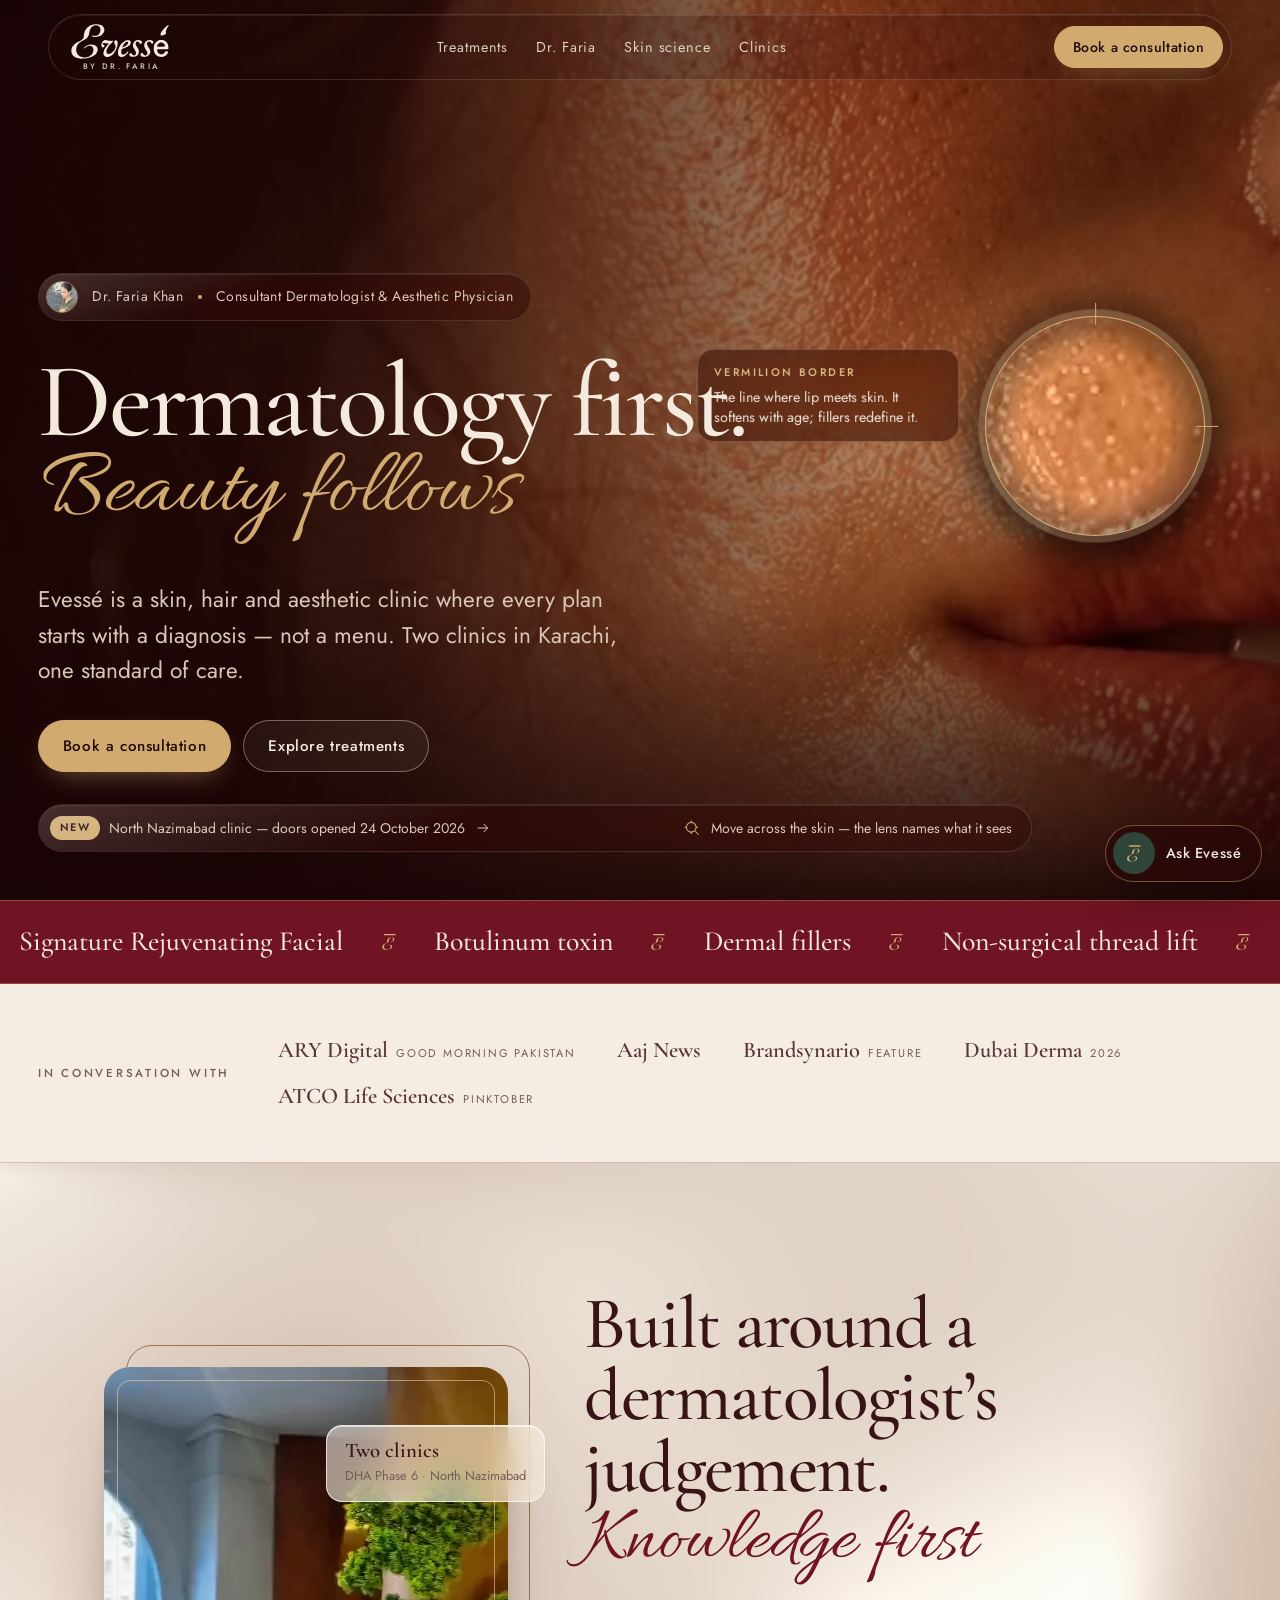
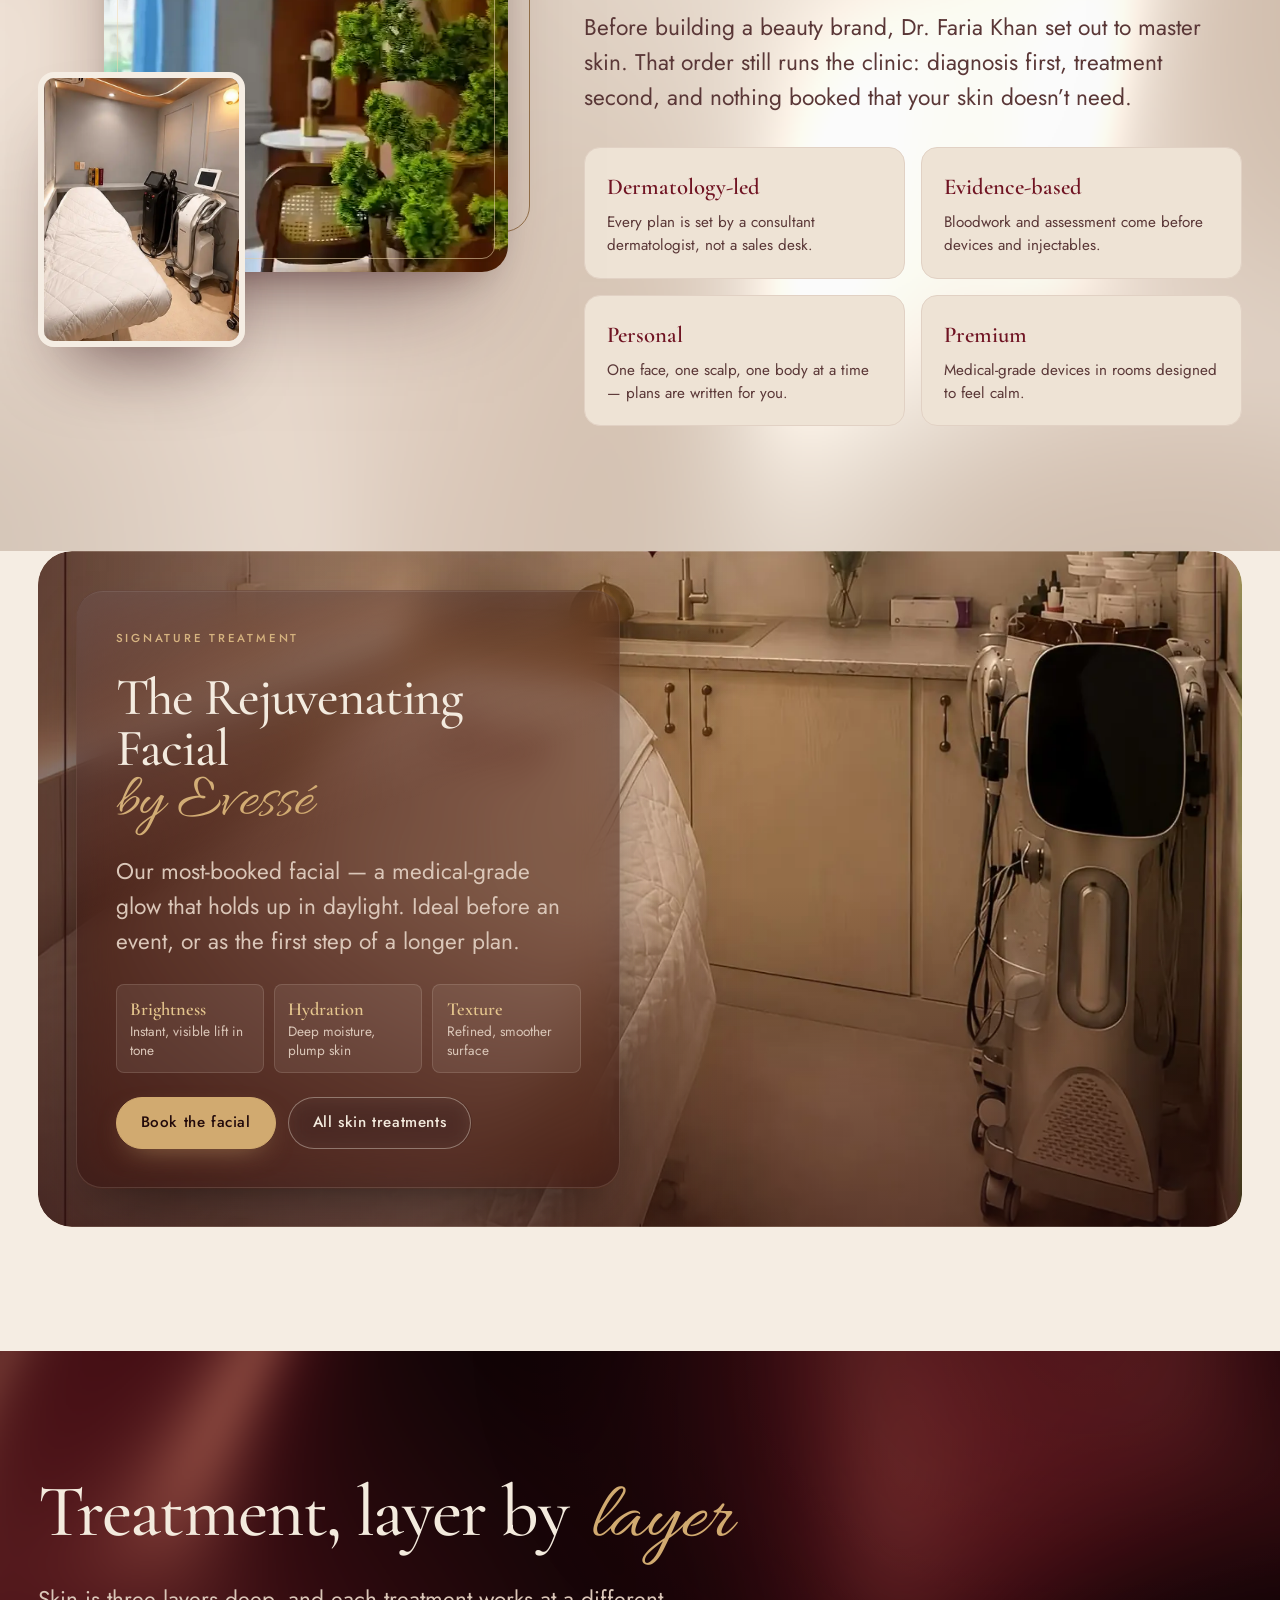
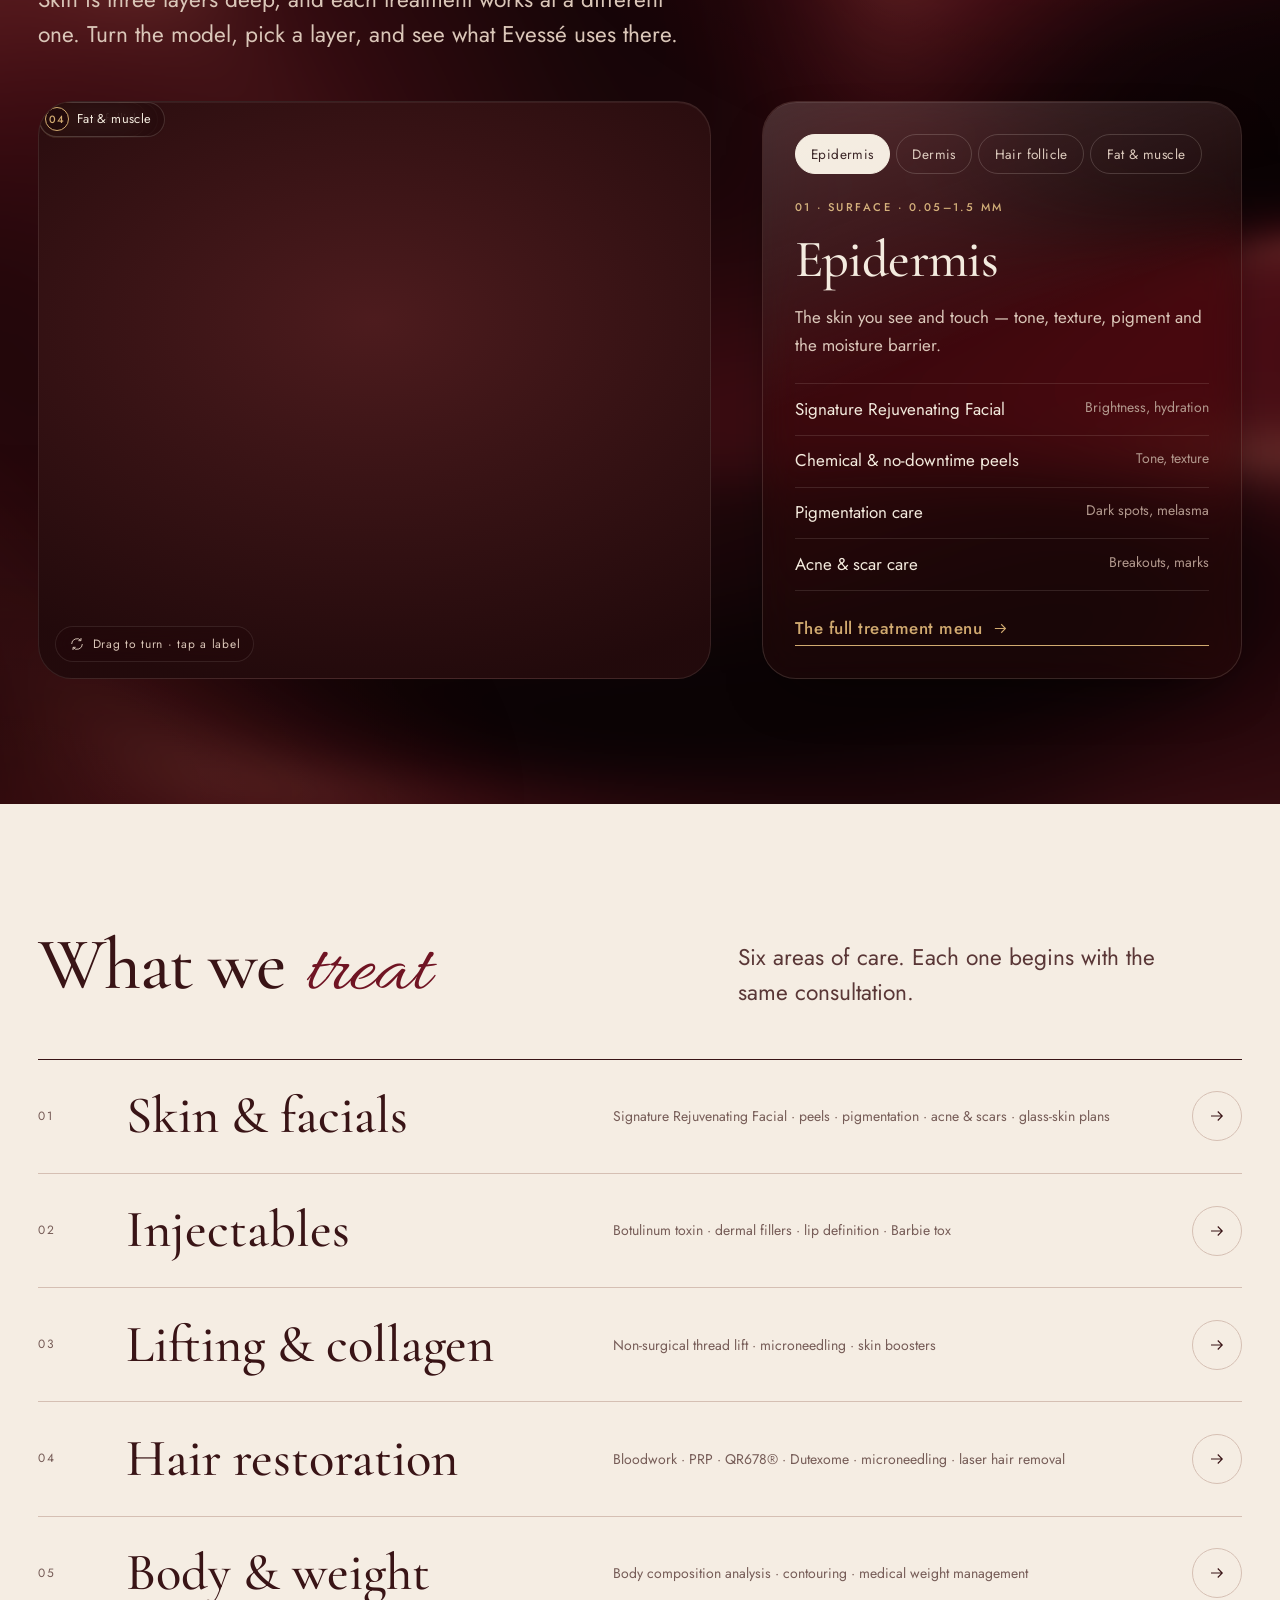
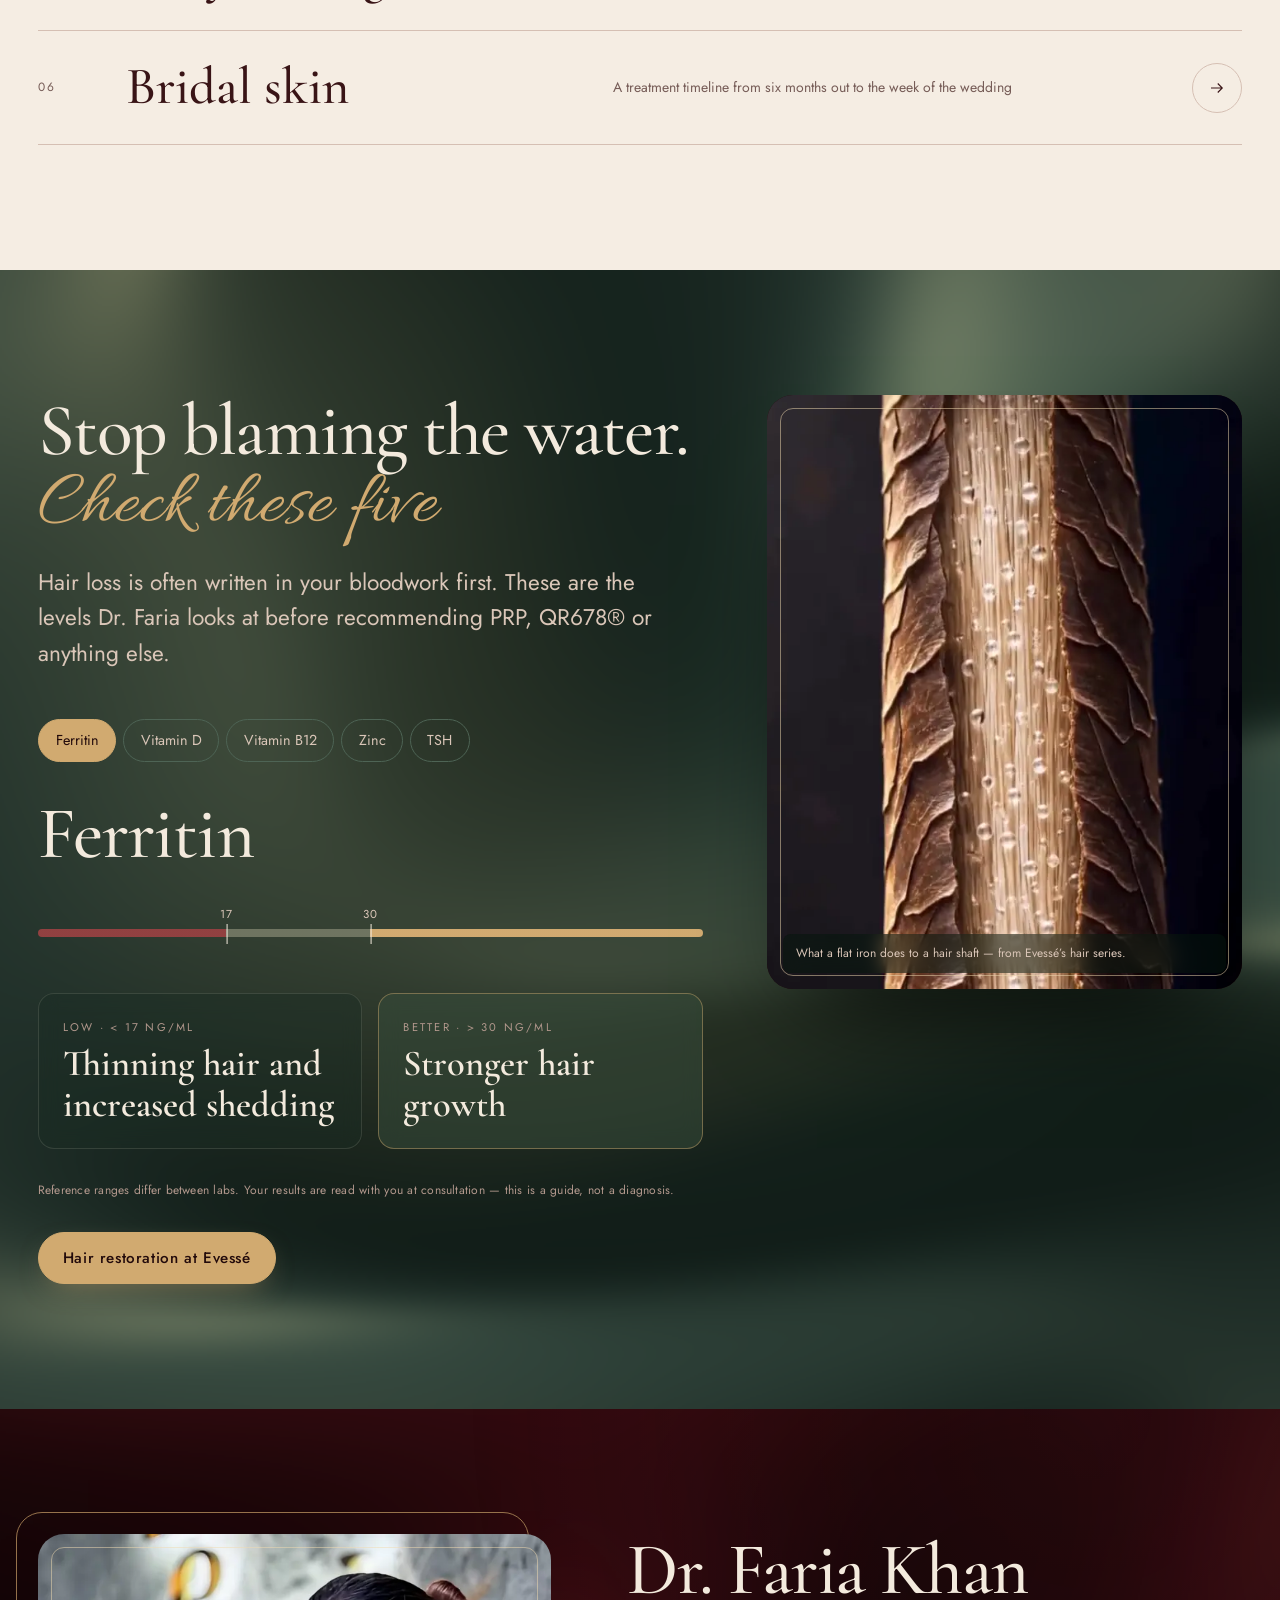
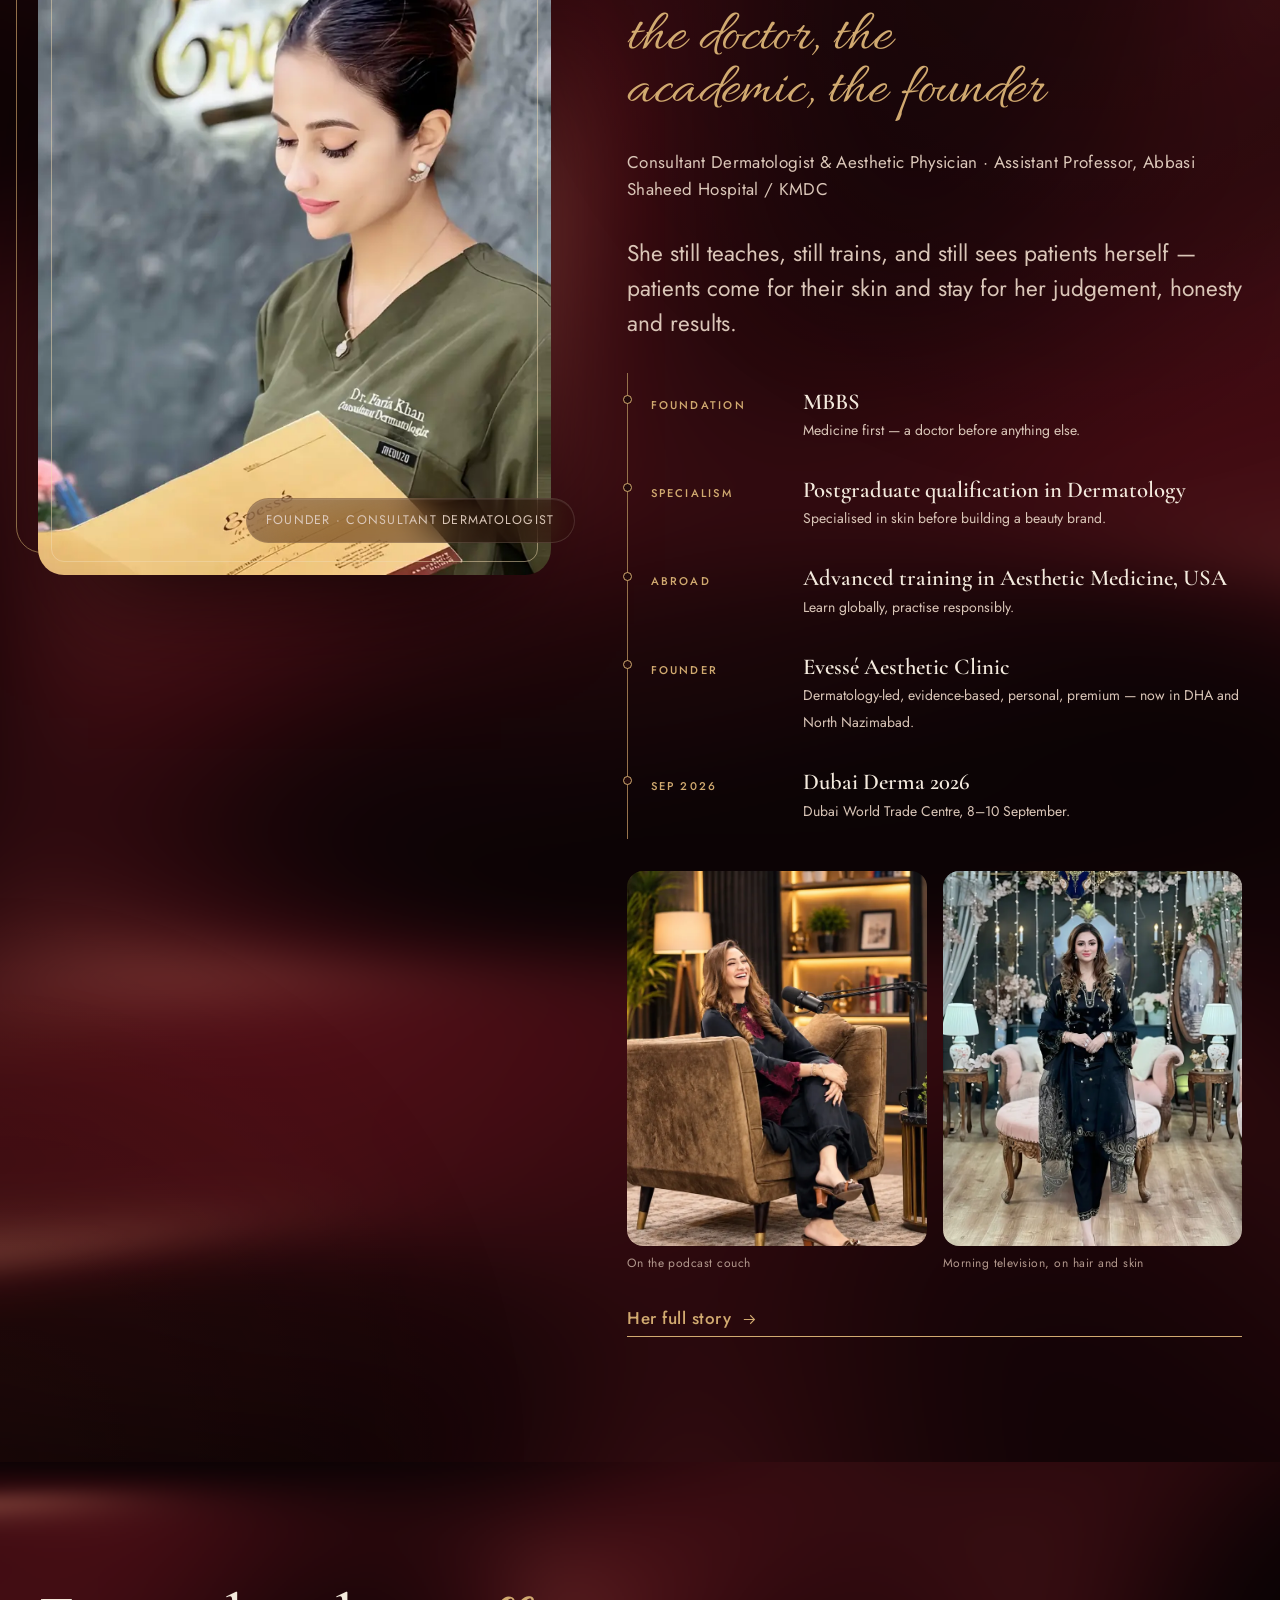
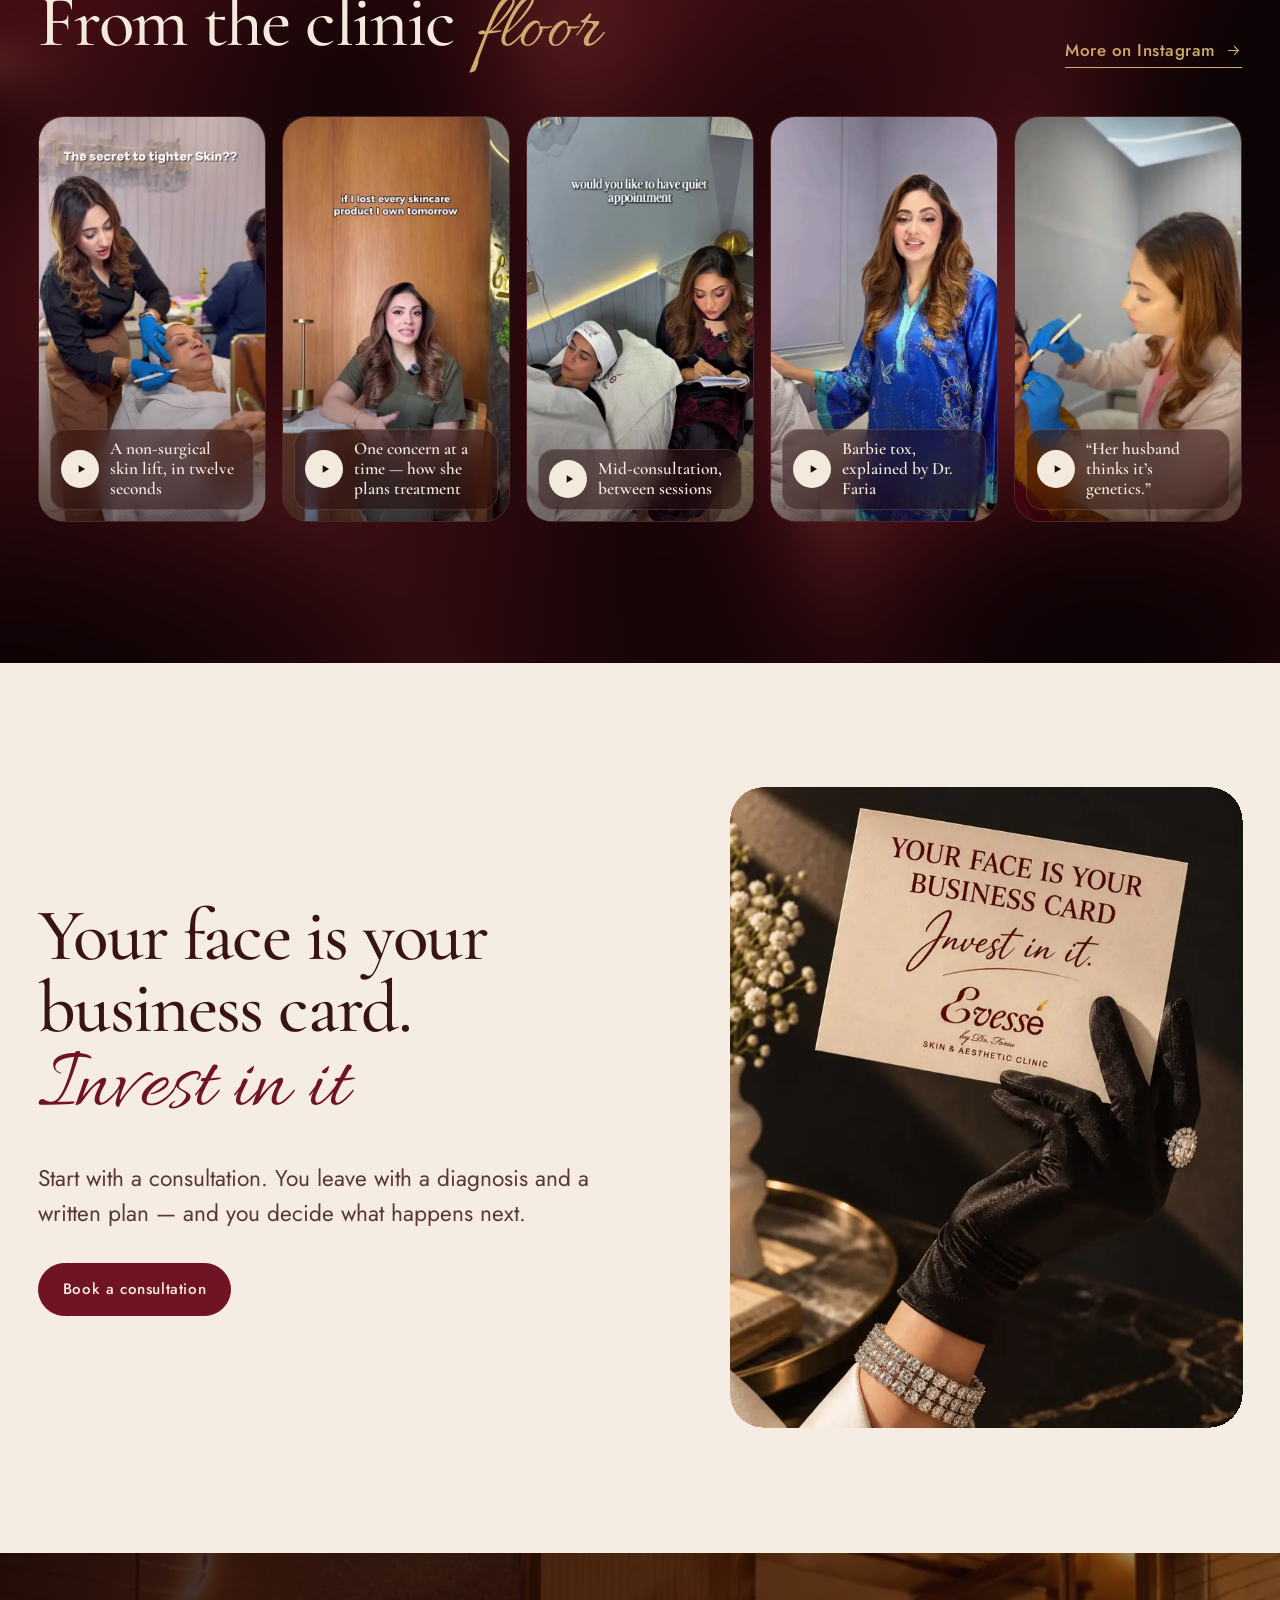
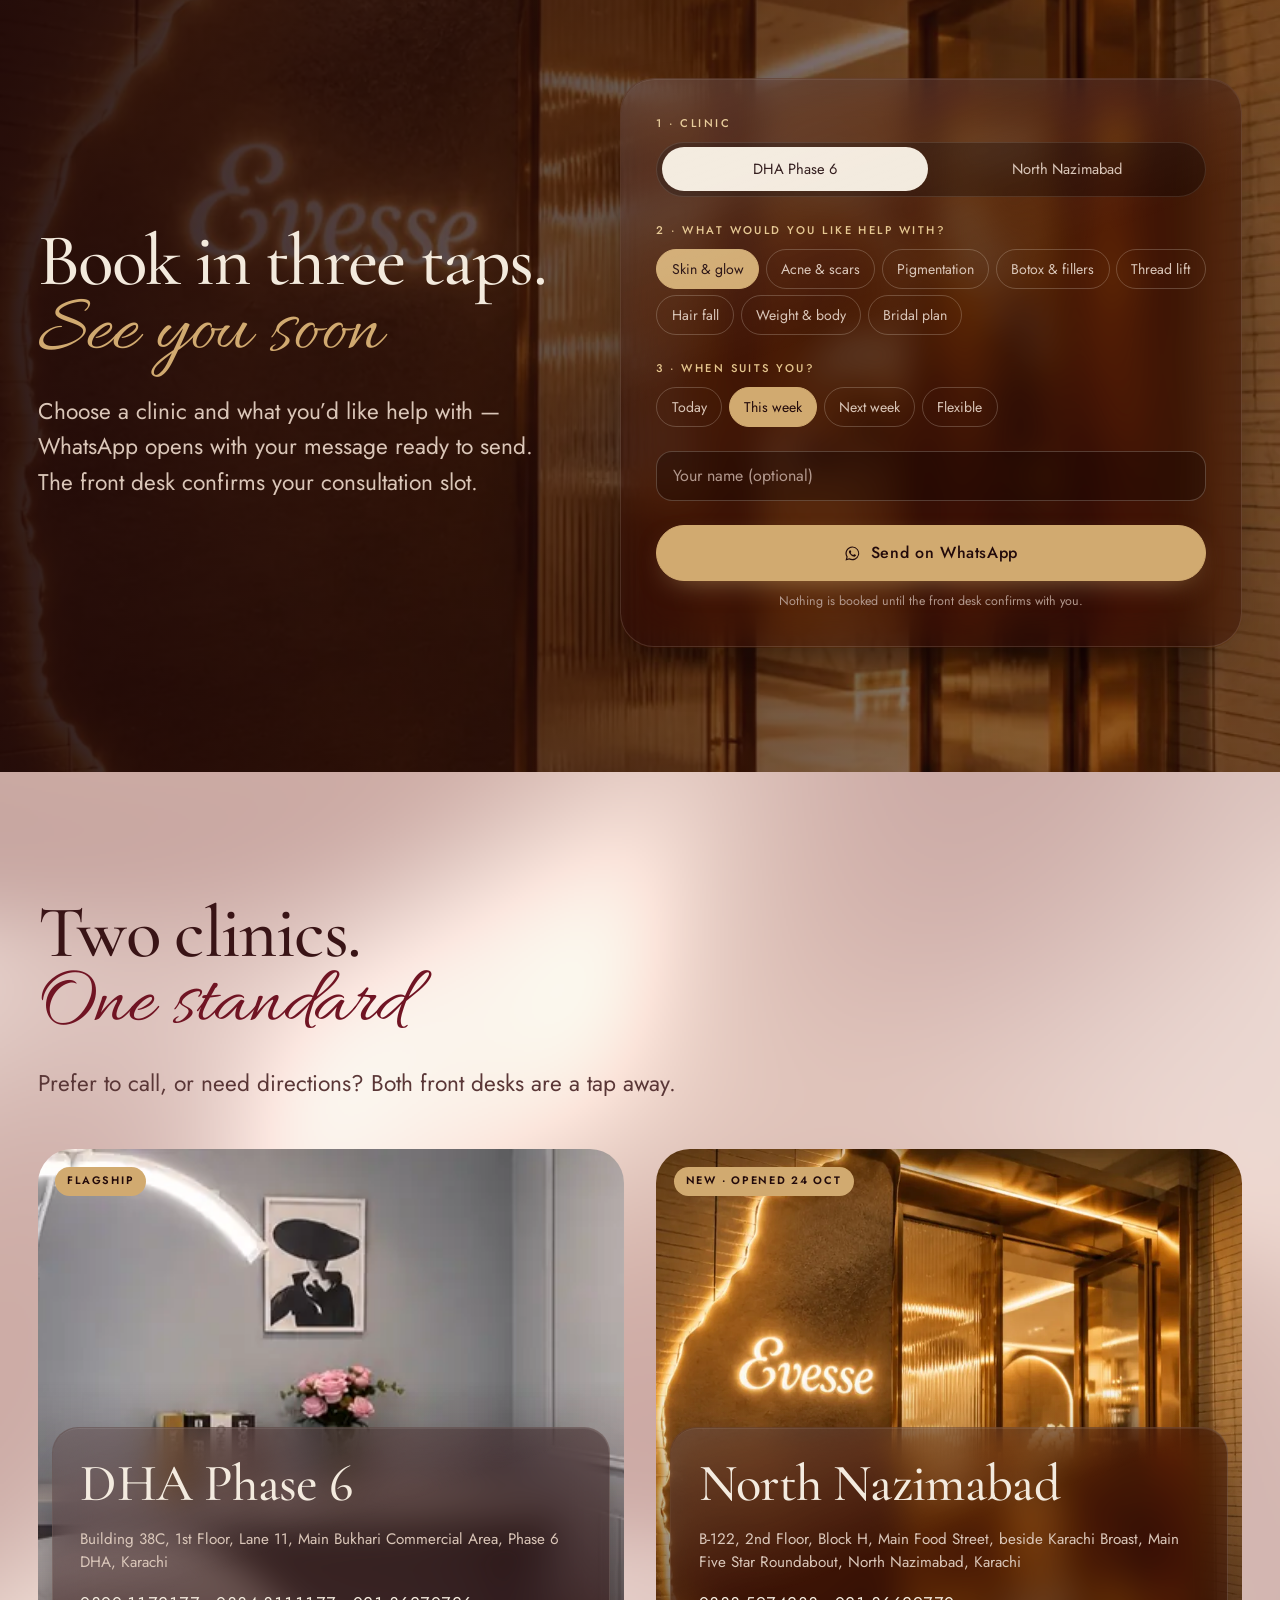
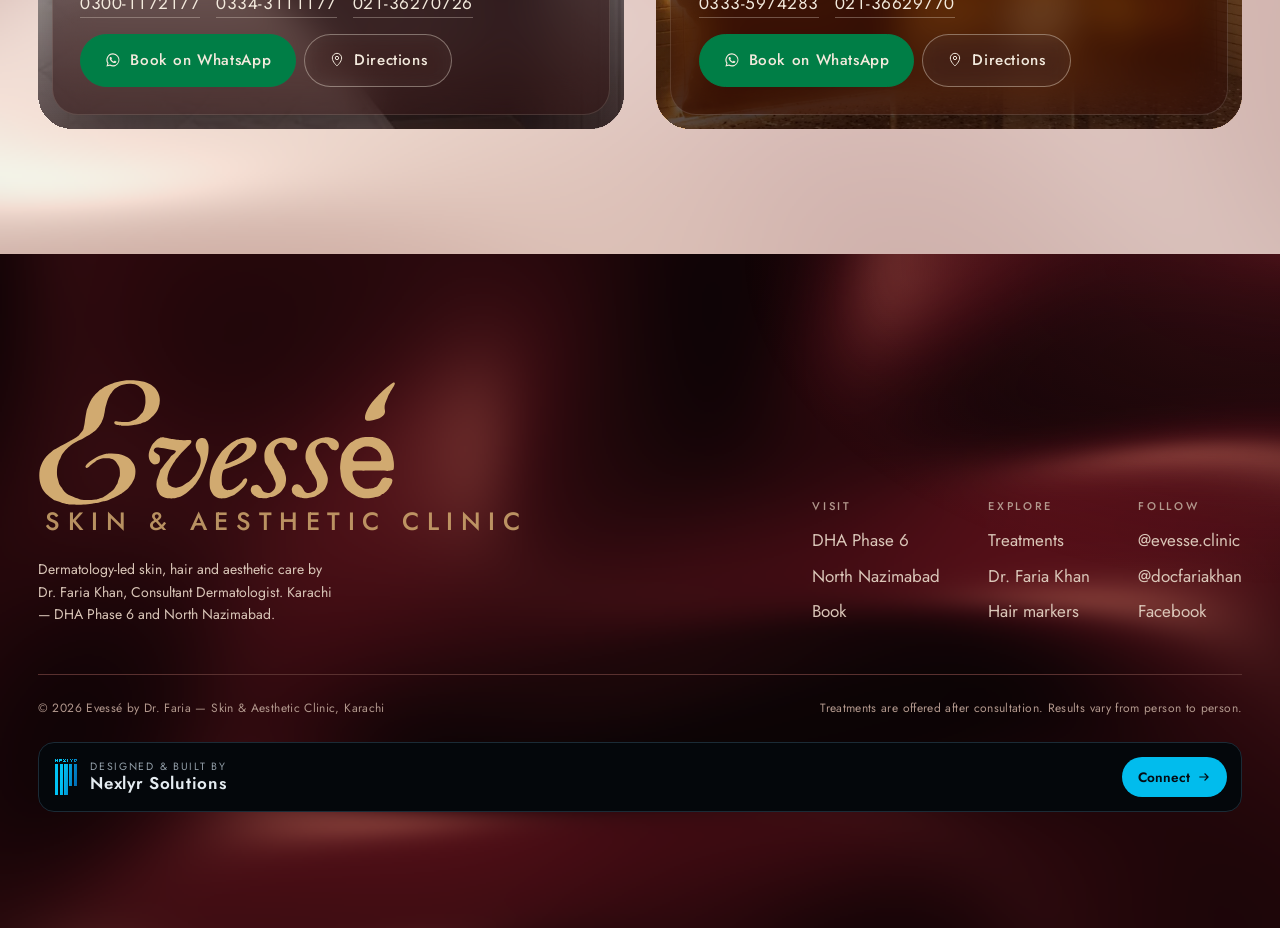
==== commit beab7e72: "Remove arched frames; add 3D satin backgrounds and depth-framed photo plates - Rounded photo plates " ====
--- a/index.html
+++ b/index.html
@@ -101,12 +101,13 @@
     </div>
   </section>
 
-  <section class="section" aria-labelledby="clinic-title">
+  <section class="section" data-satin="cream" aria-labelledby="clinic-title">
     <div class="wrap clinic">
-      <div class="arch-wrap">
+      <div class="arch-wrap" data-tilt>
         <figure class="arch">
           <video class="autoplay" muted loop playsinline preload="none" poster="assets/img/clinic-broll-poster.webp" data-src="assets/video/clinic-broll.mp4" aria-label="Inside an Evessé treatment room"></video>
         </figure>
+        <figure class="arch-inset"><img src="assets/img/room-devices.webp" srcset="assets/img/room-devices-sm.webp 720w, assets/img/room-devices.webp 1400w" sizes="(max-width: 900px) 40vw, 18vw" alt="A treatment room with medical-grade devices" loading="lazy" decoding="async"></figure>
         <div class="arch-badge glass-light"><strong>Two clinics</strong><span>DHA Phase 6 · North Nazimabad</span></div>
       </div>
       <div class="clinic__text">
@@ -137,7 +138,7 @@
     </div>
   </section>
 
-  <section class="section night grain" id="layers" aria-labelledby="layers-title">
+  <section class="section night grain" data-satin="dark" id="layers" aria-labelledby="layers-title">
     <div class="wrap">
       <div class="layers__head">
         <h2 id="layers-title">Treatment, layer by <span class="script">layer</span></h2>
@@ -173,7 +174,7 @@
     </div>
   </section>
 
-  <section class="section sage" id="markers" aria-labelledby="mk-title">
+  <section class="section sage" data-satin="sage" id="markers" aria-labelledby="mk-title">
     <div class="wrap markers">
       <div>
         <div class="markers__head">
@@ -192,16 +193,16 @@
           <div><a class="btn btn--gilt" href="treatments.html#hair">Hair restoration at Evessé</a></div>
         </div>
       </div>
-      <figure class="mk-media">
+      <figure class="mk-media" data-tilt>
         <video class="autoplay" muted loop playsinline preload="none" poster="assets/img/hair-macro-poster.webp" data-src="assets/video/hair-macro.mp4" aria-label="Magnified hair shaft under heat"></video>
         <figcaption>What a flat iron does to a hair shaft — from Evessé’s hair series.</figcaption>
       </figure>
     </div>
   </section>
 
-  <section class="section night grain" aria-labelledby="dr-title">
+  <section class="section night grain" data-satin="dark" aria-labelledby="dr-title">
     <div class="wrap doctor">
-      <figure class="doctor__portrait"><div class="frame"><img src="assets/img/dr-reception.webp" srcset="assets/img/dr-reception-sm.webp 720w, assets/img/dr-reception.webp 1400w" sizes="(max-width: 900px) 100vw, 42vw" alt="Dr. Faria Khan reviewing a patient file at the Evessé reception" loading="lazy" decoding="async"></div><figcaption class="glass">Founder · Consultant Dermatologist</figcaption></figure>
+      <figure class="doctor__portrait" data-tilt><div class="frame"><img src="assets/img/dr-reception.webp" srcset="assets/img/dr-reception-sm.webp 720w, assets/img/dr-reception.webp 1400w" sizes="(max-width: 900px) 100vw, 42vw" alt="Dr. Faria Khan reviewing a patient file at the Evessé reception" loading="lazy" decoding="async"></div><figcaption class="glass">Founder · Consultant Dermatologist</figcaption></figure>
       <div class="doctor__text">
         <h2 id="dr-title">Dr. Faria Khan <span class="script">the doctor, the academic, the founder</span></h2>
         <p class="doctor__title">Consultant Dermatologist &amp; Aesthetic Physician · Assistant Professor, Abbasi Shaheed Hospital / KMDC</p>
@@ -222,7 +223,7 @@
     </div>
   </section>
 
-  <section class="section night-2" aria-labelledby="reels-title">
+  <section class="section night-2" data-satin="dark" aria-labelledby="reels-title">
     <div class="wrap">
       <div class="reels-head">
         <h2 id="reels-title">From the clinic <span class="script">floor</span></h2>
@@ -239,7 +240,7 @@
         <p class="lede">Start with a consultation. You leave with a diagnosis and a written plan — and you decide what happens next.</p>
         <a class="btn" href="#book">Book a consultation</a>
       </div>
-      <figure class="still__img reveal"><img src="assets/img/business-card.webp" srcset="assets/img/business-card-sm.webp 720w, assets/img/business-card.webp 1400w" sizes="(max-width: 900px) 100vw, 40vw" alt="A gloved hand holding an Evessé card that reads: Your face is your business card. Invest in it." loading="lazy" decoding="async"></figure>
+      <figure class="still__img reveal" data-tilt><img src="assets/img/business-card.webp" srcset="assets/img/business-card-sm.webp 720w, assets/img/business-card.webp 1400w" sizes="(max-width: 900px) 100vw, 40vw" alt="A gloved hand holding an Evessé card that reads: Your face is your business card. Invest in it." loading="lazy" decoding="async"></figure>
     </div>
   </section>
 
@@ -263,7 +264,7 @@
 </section>
 
 
-  <section class="section paper-2" aria-labelledby="clinics-title">
+  <section class="section paper-2" data-satin="blush" aria-labelledby="clinics-title">
     <div class="wrap">
       <div class="clinics-head">
         <h2 id="clinics-title">Two clinics. <span class="script">One standard</span></h2>
@@ -296,7 +297,7 @@
   </section>
 </main>
 <script type="application/json" id="ev-data">{"layers": [{"id": "epidermis", "n": "01", "name": "Epidermis", "depth": "Surface · 0.05–1.5 mm", "lead": "The skin you see and touch — tone, texture, pigment and the moisture barrier.", "tx": [["Signature Rejuvenating Facial", "Brightness, hydration"], ["Chemical & no-downtime peels", "Tone, texture"], ["Pigmentation care", "Dark spots, melasma"], ["Acne & scar care", "Breakouts, marks"]]}, {"id": "dermis", "n": "02", "name": "Dermis", "depth": "Support · 1–4 mm", "lead": "Collagen, elastin and blood supply — the scaffold that keeps skin firm.", "tx": [["Microneedling", "Collagen, fine lines"], ["Skin boosters", "Deep hydration"], ["Dermal fillers", "Volume, contour"], ["Non-surgical thread lift", "Lift, laxity"]]}, {"id": "follicle", "n": "03", "name": "Hair follicle", "depth": "Rooted · 3–5 mm", "lead": "Every hair grows from a follicle in the dermis, fed by blood, hormones and nutrients.", "tx": [["Hair-loss bloodwork", "Ferritin, D, B12, zinc, TSH"], ["PRP", "Growth factors"], ["QR678® · Dutexome", "Follicle support"], ["Laser hair removal", "Unwanted hair"]]}, {"id": "hypodermis", "n": "04", "name": "Fat & muscle", "depth": "Deep · below 4 mm", "lead": "Fat, fascia and the muscles of expression — where shape and movement come from.", "tx": [["Botulinum toxin", "Expression lines"], ["Barbie tox", "Trapezius slimming"], ["Body contouring", "Shape"], ["Medical weight management", "Body composition"]]}], "markers": [{"k": "ferritin", "name": "Ferritin", "unit": "ng/mL", "low": "< 17", "lowNote": "Thinning hair and increased shedding", "good": "> 30", "goodNote": "Stronger hair growth", "a": 17, "b": 30, "max": 60}, {"k": "vitd", "name": "Vitamin D", "unit": "ng/mL", "low": "< 20", "lowNote": "Persistent shedding, poor response to treatment", "good": "> 30", "goodNote": "Better support for the hair growth cycle", "a": 20, "b": 30, "max": 60}, {"k": "b12", "name": "Vitamin B12", "unit": "ng/mL", "low": "< 220", "lowNote": "Weak hair, shedding, low density", "good": "> 250", "goodNote": "Stronger, more resilient hair", "a": 220, "b": 250, "max": 500}, {"k": "zinc", "name": "Zinc", "unit": "mcg/dL", "low": "< 53", "lowNote": "Fragile, brittle, lifeless hair", "good": "> 70", "goodNote": "Better structure and strength", "a": 53, "b": 70, "max": 120}, {"k": "tsh", "name": "TSH", "unit": "mIU/L", "low": "> 5.5", "lowNote": "Slow metabolism, possible hair loss", "good": "0.5 – 2", "goodNote": "Better balance for the hair cycle", "a": 2, "b": 5.5, "max": 8, "inverse": true}]}</script>
-<footer class="footer">
+<footer class="footer" data-satin="dark">
   <div class="wrap">
     <div class="footer__mast">
       <div style="display:grid;gap:1.5rem;justify-items:start">
--- a/assets/css/site.css
+++ b/assets/css/site.css
@@ -249,10 +249,13 @@
 
 /* ── clinic (arch video + values) ─────────────────── */
 .clinic { display: grid; grid-template-columns: minmax(0, 5fr) minmax(0, 7fr); gap: clamp(2rem, 6vw, 7rem); align-items: center; }
-.arch-wrap { position: relative; }
-.arch { position: relative; margin: 0; border-radius: 999px 999px var(--radius-lg) var(--radius-lg); overflow: hidden; aspect-ratio: 9 / 14; background: var(--color-paper-3); box-shadow: 0 0 0 1px var(--color-gilt-dim), 0 0 0 12px var(--color-paper), 0 0 0 13px var(--color-rule), 0 40px 80px -40px oklch(25% 0.06 18 / 0.5); }
+.arch-wrap { position: relative; padding: 0 0 16% 14%; transform-style: preserve-3d; }
+.arch-wrap::before { content: ""; position: absolute; top: -22px; right: -22px; bottom: calc(16% + 22px); left: calc(14% + 22px); border: 1px solid var(--color-gilt-dim); border-radius: var(--radius-lg); pointer-events: none; }
+.arch { position: relative; margin: 0; border-radius: var(--radius-lg); overflow: hidden; aspect-ratio: 4 / 5; background: var(--color-paper-3); outline: 1px solid oklch(90% 0.06 82 / 0.55); outline-offset: -14px; box-shadow: 0 60px 100px -50px oklch(22% 0.06 18 / 0.6), 0 20px 40px -26px oklch(22% 0.06 18 / 0.45); }
+.arch-inset { position: absolute; left: 0; bottom: 0; width: 44%; aspect-ratio: 3 / 4; margin: 0; border-radius: var(--radius-md); overflow: hidden; border: 6px solid var(--color-paper); box-shadow: 0 40px 70px -30px oklch(22% 0.06 18 / 0.6); z-index: 2; }
+.arch-inset img { width: 100%; height: 100%; object-fit: cover; }
 .arch video, .arch img { width: 100%; height: 100%; object-fit: cover; }
-.arch-badge { position: absolute; right: -6%; bottom: 10%; display: grid; gap: 0.15rem; padding: 0.9rem 1.15rem; border-radius: var(--radius-md); max-width: 15rem; }
+.arch-badge { position: absolute; right: -8%; top: 10%; z-index: 3; display: grid; gap: 0.15rem; padding: 0.9rem 1.15rem; border-radius: var(--radius-md); max-width: 15rem; }
 .arch-badge strong { font-family: var(--font-display); font-size: 1.3rem; font-weight: 600; color: var(--color-ink); line-height: 1.1; }
 .arch-badge span { font-size: 0.8rem; color: var(--color-muted); }
 .clinic__text { display: grid; gap: var(--space-lg); }
@@ -317,7 +320,7 @@
 .tx__go svg { width: 18px; height: 18px; }
 .tx__link:hover .tx__name { color: var(--color-accent); transform: translateX(8px); }
 .tx__link:hover .tx__go { background: var(--color-accent); border-color: var(--color-accent); color: var(--color-accent-ink); }
-.tx-peek { position: fixed; left: 0; top: 0; z-index: 30; width: 270px; aspect-ratio: 4 / 5; border-radius: 999px 999px var(--radius-md) var(--radius-md); overflow: hidden; pointer-events: none; opacity: 0; transition: opacity 220ms var(--ease-out); box-shadow: 0 0 0 1px var(--color-gilt-dim), 0 30px 60px -20px oklch(25% 0.06 18 / 0.5); }
+.tx-peek { position: fixed; left: 0; top: 0; z-index: 30; width: 270px; aspect-ratio: 4 / 5; border-radius: var(--radius-md); outline: 1px solid oklch(90% 0.06 82 / 0.6); outline-offset: -10px; overflow: hidden; pointer-events: none; opacity: 0; transition: opacity 220ms var(--ease-out); box-shadow: 0 0 0 1px var(--color-gilt-dim), 0 30px 60px -20px oklch(25% 0.06 18 / 0.5); }
 .tx-peek.is-on { opacity: 1; }
 .tx-peek img { width: 100%; height: 100%; object-fit: cover; position: absolute; inset: 0; opacity: 0; transition: opacity 220ms var(--ease-out); }
 .tx-peek img.is-on { opacity: 1; }
@@ -342,16 +345,17 @@
 .mk-pair .tag { font-size: 0.7rem; letter-spacing: 0.2em; text-transform: uppercase; color: var(--color-cream-3); }
 .mk-pair strong { font-family: var(--font-display); font-weight: 600; font-size: var(--text-xl); line-height: 1.1; }
 .mk-note { font-size: var(--text-xs); color: var(--color-cream-3); letter-spacing: 0.02em; }
-.mk-media { position: relative; margin: 0; border-radius: 999px 999px var(--radius-lg) var(--radius-lg); overflow: hidden; aspect-ratio: 4 / 5; background: var(--color-night); box-shadow: 0 0 0 1px oklch(76% 0.088 76 / 0.4), 0 0 0 10px var(--color-sage), 0 0 0 11px var(--color-sage-rule); }
+.mk-media { position: relative; margin: 0; border-radius: var(--radius-lg); overflow: hidden; aspect-ratio: 4 / 5; background: var(--color-night); outline: 1px solid oklch(90% 0.06 82 / 0.5); outline-offset: -14px; box-shadow: 0 60px 100px -50px oklch(8% 0.03 160 / 0.8); }
 .mk-media video, .mk-media img { width: 100%; height: 100%; object-fit: cover; }
 .mk-media figcaption { position: absolute; left: 1rem; bottom: 1rem; right: 1rem; font-size: var(--text-xs); color: var(--color-cream-2); padding: 0.6rem 0.8rem; border-radius: var(--radius-sm); background: oklch(18% 0.03 160 / 0.5); -webkit-backdrop-filter: blur(10px); backdrop-filter: blur(10px); }
 
 /* ── doctor ───────────────────────────────────────── */
 .doctor { display: grid; grid-template-columns: minmax(0, 5fr) minmax(0, 6fr); gap: clamp(2rem, 6vw, 7rem); align-items: start; }
 .doctor__portrait { position: sticky; top: 100px; margin: 0; }
-.doctor__portrait .frame { border-radius: 999px 999px var(--radius-lg) var(--radius-lg); overflow: hidden; aspect-ratio: 4 / 5.2; box-shadow: 0 0 0 1px var(--color-gilt-dim), 0 0 0 12px var(--color-night), 0 0 0 13px var(--color-night-rule); }
+.doctor__portrait::before { content: ""; position: absolute; inset: 0 0 0 0; transform: translate(-22px, -22px); border: 1px solid var(--color-gilt-dim); border-radius: var(--radius-lg); pointer-events: none; }
+.doctor__portrait .frame { position: relative; border-radius: var(--radius-lg); overflow: hidden; aspect-ratio: 4 / 5; outline: 1px solid oklch(90% 0.06 82 / 0.5); outline-offset: -14px; box-shadow: 0 60px 110px -50px oklch(6% 0.03 18 / 0.9); }
 .doctor__portrait img { width: 100%; height: 100%; object-fit: cover; object-position: 62% 30%; }
-.doctor__portrait figcaption { margin: -2.4rem auto 0; position: relative; z-index: 2; width: max-content; max-width: 90%; padding: 0.7rem 1.2rem; border-radius: var(--radius-pill); font-size: 0.78rem; letter-spacing: 0.1em; text-transform: uppercase; color: var(--color-cream-2); text-align: center; }
+.doctor__portrait figcaption { position: absolute; right: -1.5rem; bottom: 2rem; z-index: 2; width: max-content; max-width: 90%; padding: 0.7rem 1.2rem; border-radius: var(--radius-pill); font-size: 0.78rem; letter-spacing: 0.1em; text-transform: uppercase; color: var(--color-cream-2); text-align: center; }
 .doctor__text { display: grid; gap: var(--space-lg); }
 .doctor__text h2 .script { display: block; color: var(--color-gilt); font-size: 0.8em; margin-top: 0.08em; }
 .doctor__title { color: var(--color-cream-2); letter-spacing: 0.02em; }
@@ -503,6 +507,14 @@
 @keyframes msg-in { from { opacity: 0; transform: translateY(6px); } to { opacity: 1; transform: none; } }
 @keyframes dot { 0%, 100% { transform: translateY(0); opacity: 0.4; } 50% { transform: translateY(-3px); opacity: 1; } }
 
+/* ── 3D satin backgrounds + depth tilt ─────────── */
+[data-satin] { position: relative; isolation: isolate; }
+[data-satin] > canvas.satin { position: absolute; inset: 0; width: 100%; height: 100%; z-index: -1; pointer-events: none; opacity: 0; transition: opacity 1.2s var(--ease-out); }
+[data-satin] > canvas.satin.is-on { opacity: 1; }
+[data-satin].grain::before { z-index: 0; opacity: 0.45; }
+[data-tilt] { transition: transform 600ms var(--ease-out); will-change: transform; }
+[data-tilt].is-tilting { transition: transform 120ms linear; }
+
 /* ── mobile glass dock (shown ≤ 640px) ─────────────── */
 .dock { display: none; }
 
@@ -520,15 +532,16 @@
 .page-hero h1 { font-size: var(--text-3xl); max-width: 14ch; line-height: 0.96; }
 .page-hero h1 .script { display: block; color: var(--color-gilt); font-size: 1.12em; margin-top: 0.04em; letter-spacing: 0; }
 .page-hero .lede { margin-top: var(--space-md); }
-.page-hero__img { margin: 0; border-radius: 999px 999px var(--radius-lg) var(--radius-lg); overflow: hidden; aspect-ratio: 4 / 5; max-height: 560px; justify-self: end; width: 100%; max-width: 440px; box-shadow: 0 0 0 1px var(--color-gilt-dim), 0 0 0 10px var(--color-night), 0 0 0 11px var(--color-night-rule); }
-.page-hero__img img { width: 100%; height: 100%; object-fit: cover; }
+.page-hero__img { position: relative; margin: 0; aspect-ratio: 4 / 5; max-height: 560px; justify-self: end; width: 100%; max-width: 440px; }
+.page-hero__img::before { content: ""; position: absolute; inset: 0; transform: translate(22px, -22px); border: 1px solid var(--color-gilt-dim); border-radius: var(--radius-lg); pointer-events: none; }
+.page-hero__img img { position: relative; width: 100%; height: 100%; object-fit: cover; border-radius: var(--radius-lg); outline: 1px solid oklch(90% 0.06 82 / 0.5); outline-offset: -14px; box-shadow: 0 60px 110px -50px oklch(6% 0.03 18 / 0.9); }
 .crumbs { display: flex; gap: 0.6rem; font-size: 0.72rem; letter-spacing: 0.16em; text-transform: uppercase; color: var(--color-cream-3); margin-bottom: var(--space-md); }
 .crumbs a { text-decoration: none; }
 .crumbs a:hover { color: var(--color-cream); }
 .tx-block { display: grid; grid-template-columns: minmax(0, 5fr) minmax(0, 7fr); gap: clamp(2rem, 5vw, 5rem); padding-block: var(--space-2xl); border-top: var(--rule); scroll-margin-top: 140px; }
 .tx-block__media { position: sticky; top: 150px; align-self: start; display: grid; gap: var(--space-sm); }
 .tx-block__media img { border-radius: var(--radius-lg); width: 100%; aspect-ratio: 4 / 5; object-fit: cover; }
-.tx-block__media > img:first-child { border-radius: 999px 999px var(--radius-lg) var(--radius-lg); }
+.tx-block__media > img:first-child { outline: 1px solid oklch(90% 0.06 82 / 0.55); outline-offset: -14px; box-shadow: 0 50px 90px -50px oklch(22% 0.06 18 / 0.55); }
 .tx-block__media .duo { display: grid; grid-template-columns: minmax(0, 1fr) minmax(0, 1fr); gap: var(--space-sm); }
 .tx-block__media .duo img { aspect-ratio: 3 / 4; }
 .tx-block__body { display: grid; gap: var(--space-md); align-content: start; }
@@ -591,16 +604,17 @@
   .hero .lede, .hero__readout { max-width: 36ch; }
   .hero::after { background: linear-gradient(0deg, oklch(15% 0.04 18 / 0.95) 0%, oklch(15% 0.04 18 / 0.74) 44%, oklch(15% 0.04 18 / 0.1) 74%); }
   .clinic, .doctor, .still, .page-hero__grid, .tx-block, .story { grid-template-columns: minmax(0, 1fr); }
-  .arch-wrap { max-width: 380px; width: 100%; justify-self: center; }
-  .doctor__portrait { position: relative; top: 0; max-width: 480px; }
+  .arch-wrap { max-width: 460px; width: 100%; justify-self: center; }
+  .doctor__portrait { position: relative; top: 0; max-width: 480px; margin-left: 22px; margin-top: 22px; }
+  .doctor__portrait figcaption { right: 0.75rem; }
   .tx-block__media { position: relative; top: 0; }
   .tx-block__media > img:first-child { aspect-ratio: 16 / 12; border-radius: var(--radius-lg); }
-  .page-hero__img { justify-self: start; max-height: 420px; aspect-ratio: 16 / 12; border-radius: var(--radius-lg); max-width: none; }
+  .page-hero__img { justify-self: start; max-height: 420px; aspect-ratio: 16 / 12; max-width: calc(100% - 22px); margin-top: 22px; }
   .branches { grid-template-columns: minmax(0, 1fr); }
   .footer__mast { grid-template-columns: minmax(0, 1fr); }
   .tx__link { grid-template-columns: 64px minmax(0, 1fr) auto; gap: 0.4rem var(--space-md); }
   .tx__link::before { display: none; }
-  .tx__thumb { display: block; grid-row: 1 / span 2; width: 64px; height: 80px; border-radius: 999px 999px 10px 10px; overflow: hidden; }
+  .tx__thumb { display: block; grid-row: 1 / span 2; width: 64px; height: 80px; border-radius: 12px; overflow: hidden; }
   .tx__thumb img { width: 100%; height: 100%; object-fit: cover; }
   .tx__name { font-size: clamp(1.7rem, 1.3rem + 2vw, 2.3rem); }
   .tx__list { grid-column: 2 / 4; grid-row: 2; }
@@ -649,7 +663,10 @@
   .spot { min-height: 680px; }
   .spot__card { margin: 0.75rem; }
   .branch { min-height: 600px; }
-  .arch-badge { right: 0; bottom: 6%; }
+  .arch-badge { right: -4px; top: 6%; }
+  .arch-wrap::before { top: -12px; right: -10px; bottom: calc(16% + 12px); left: calc(14% + 12px); }
+  .doctor__portrait::before { transform: translate(-12px, -12px); }
+  .page-hero__img::before { transform: translate(12px, -12px); }
   .seg span { font-size: 0.85rem; padding-inline: 0.5rem; }
   .jump { top: 78px; }
   .tx-block { scroll-margin-top: 130px; }
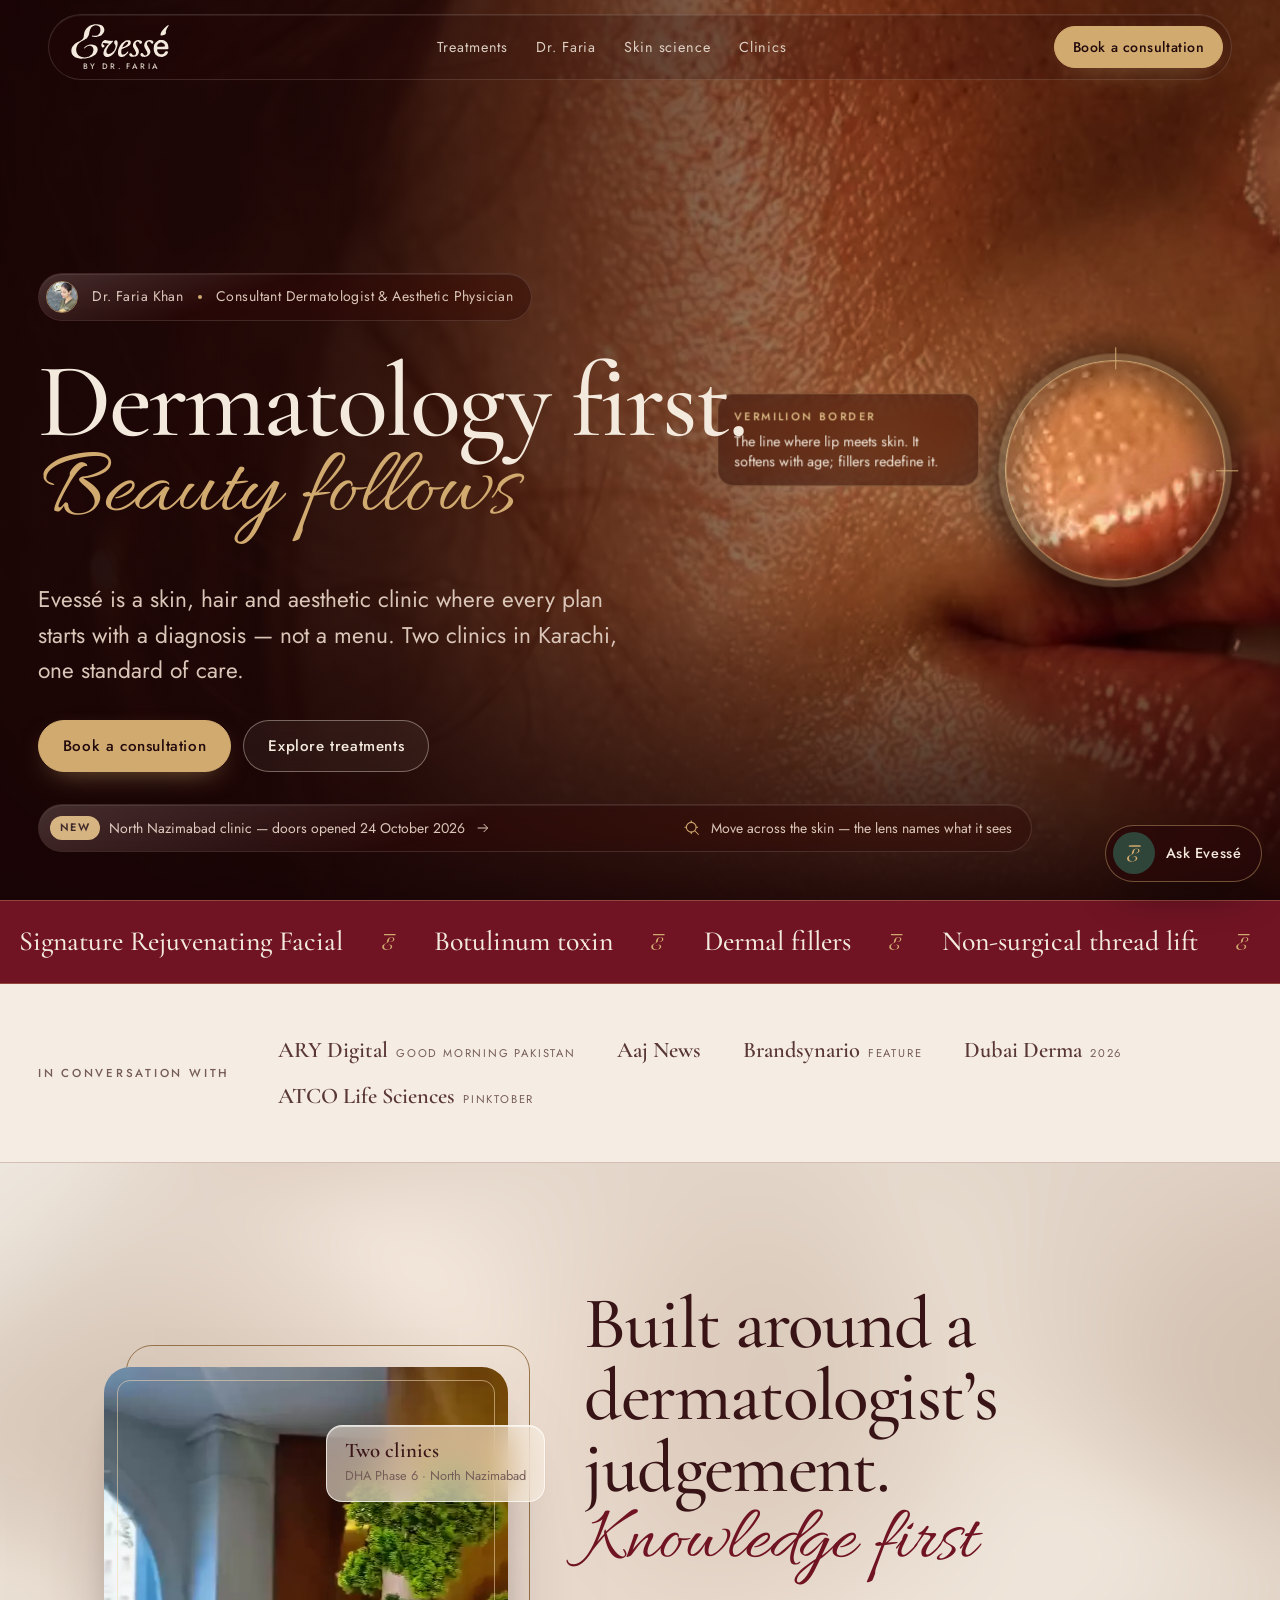
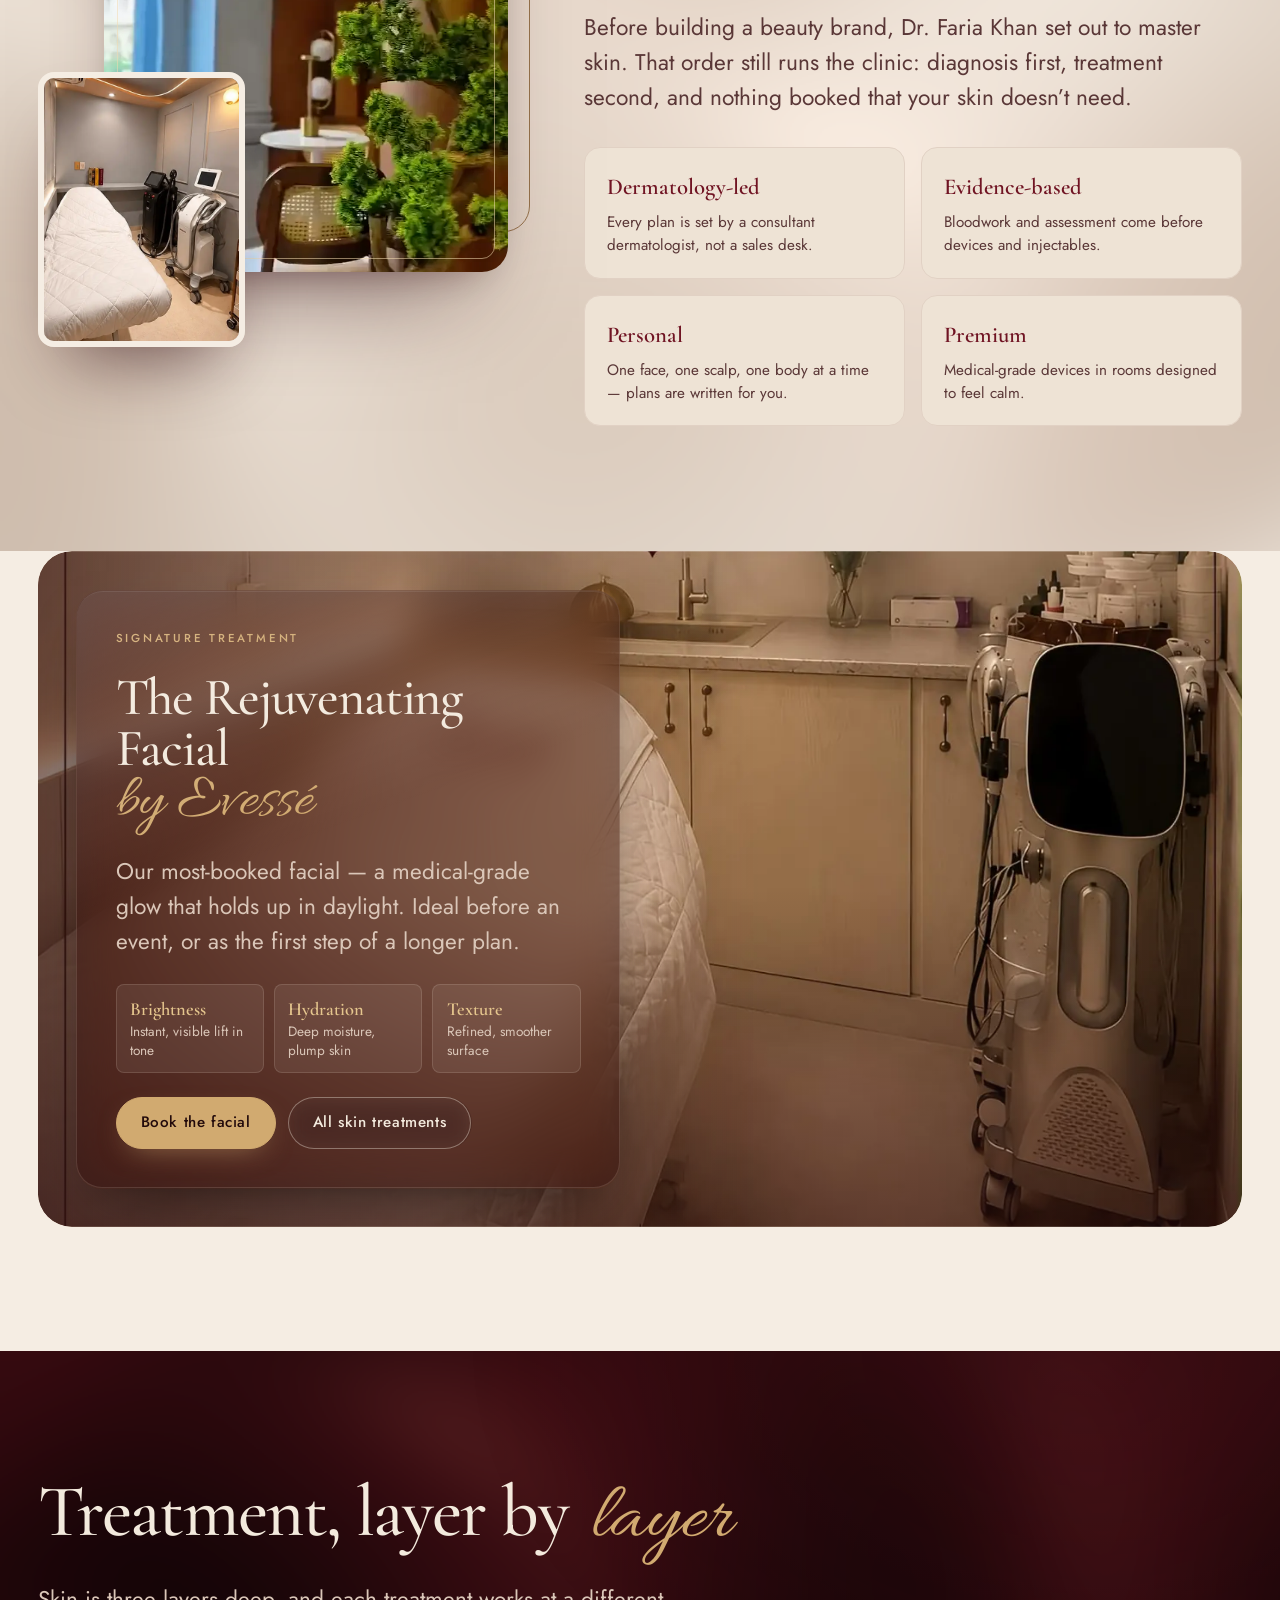
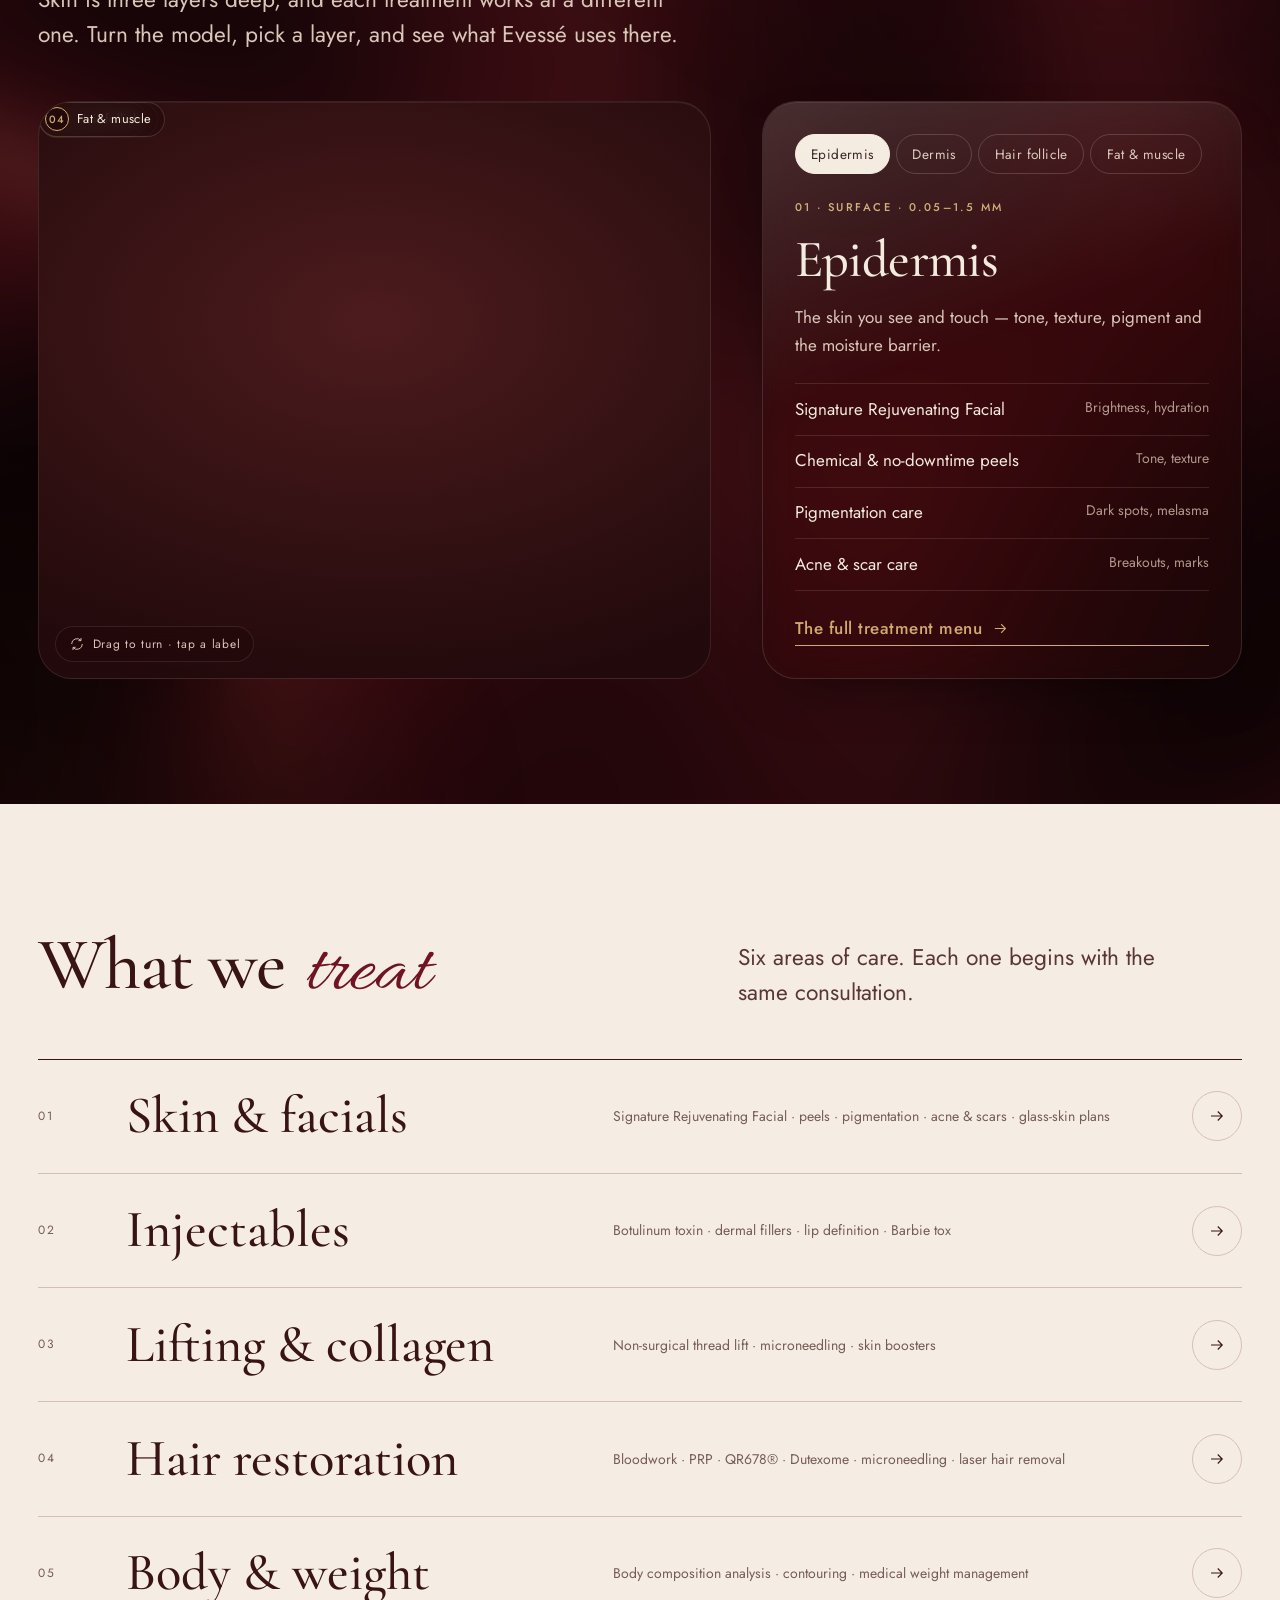
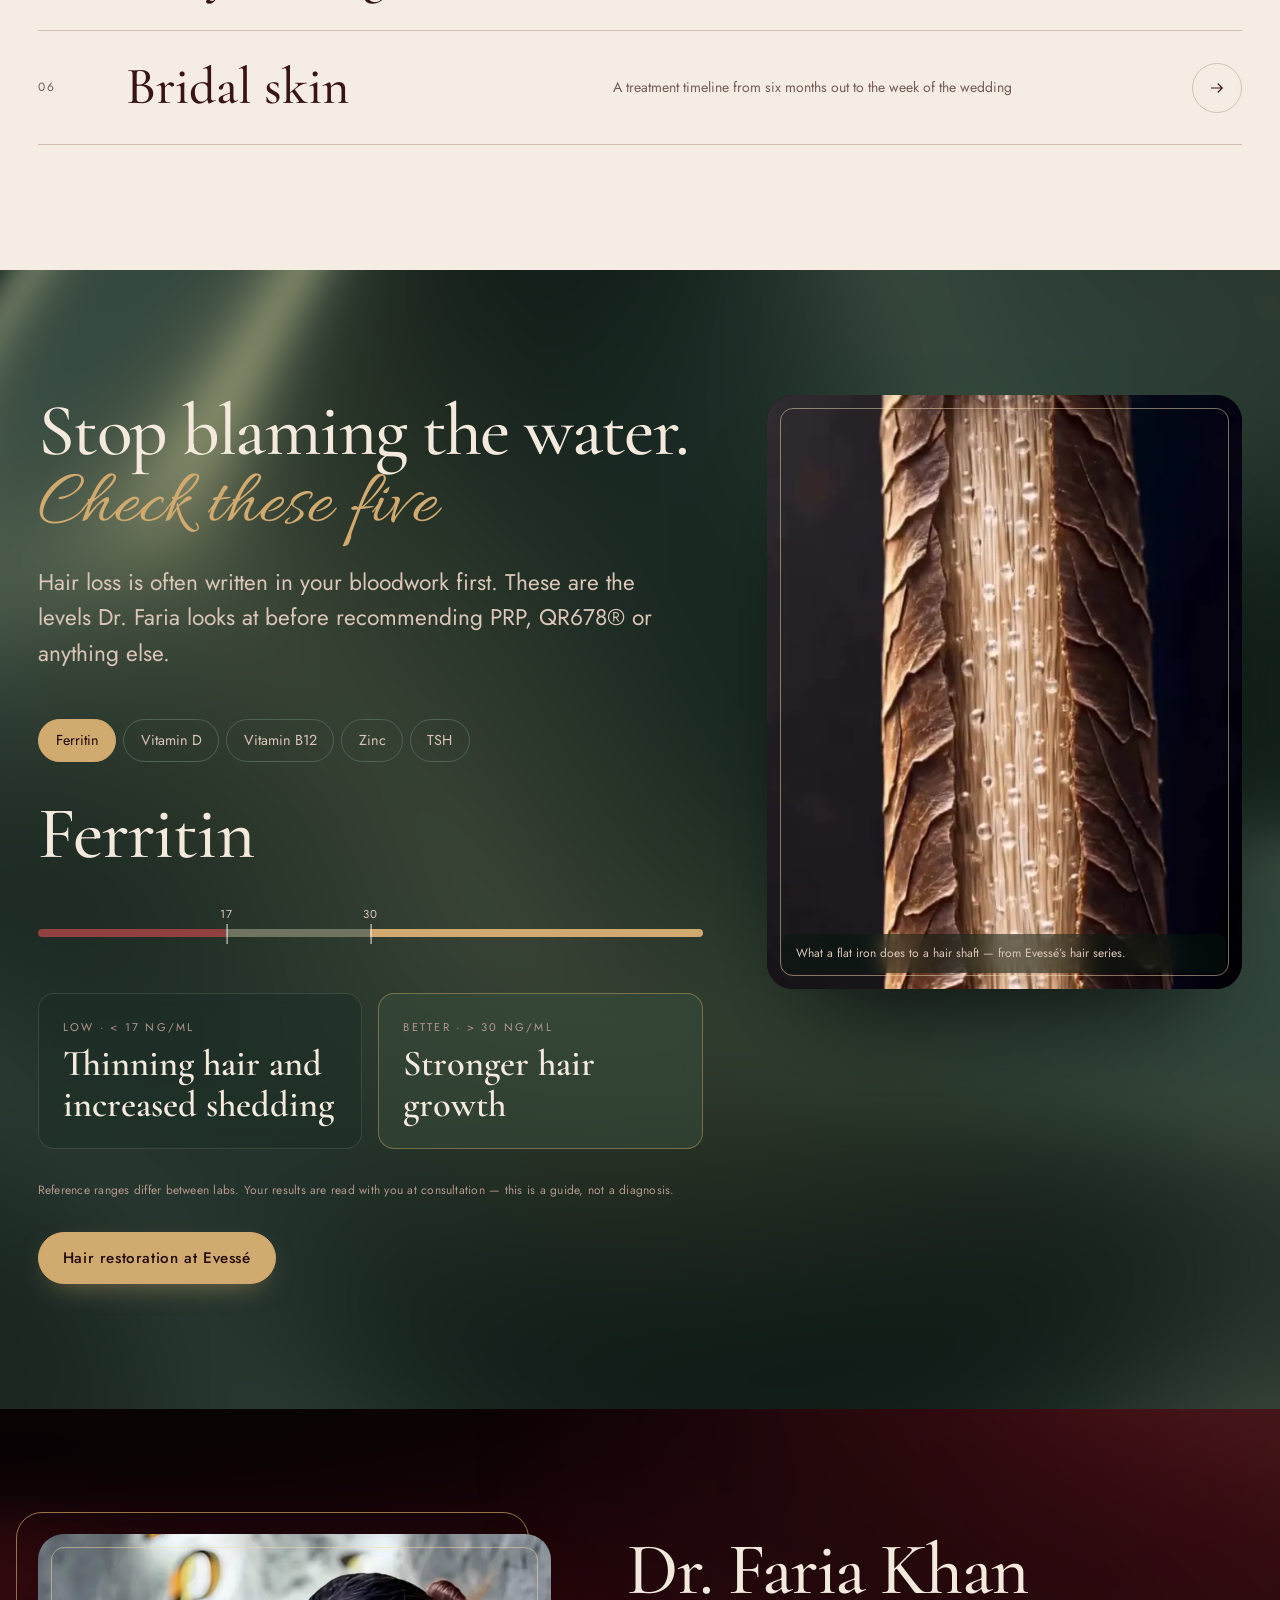
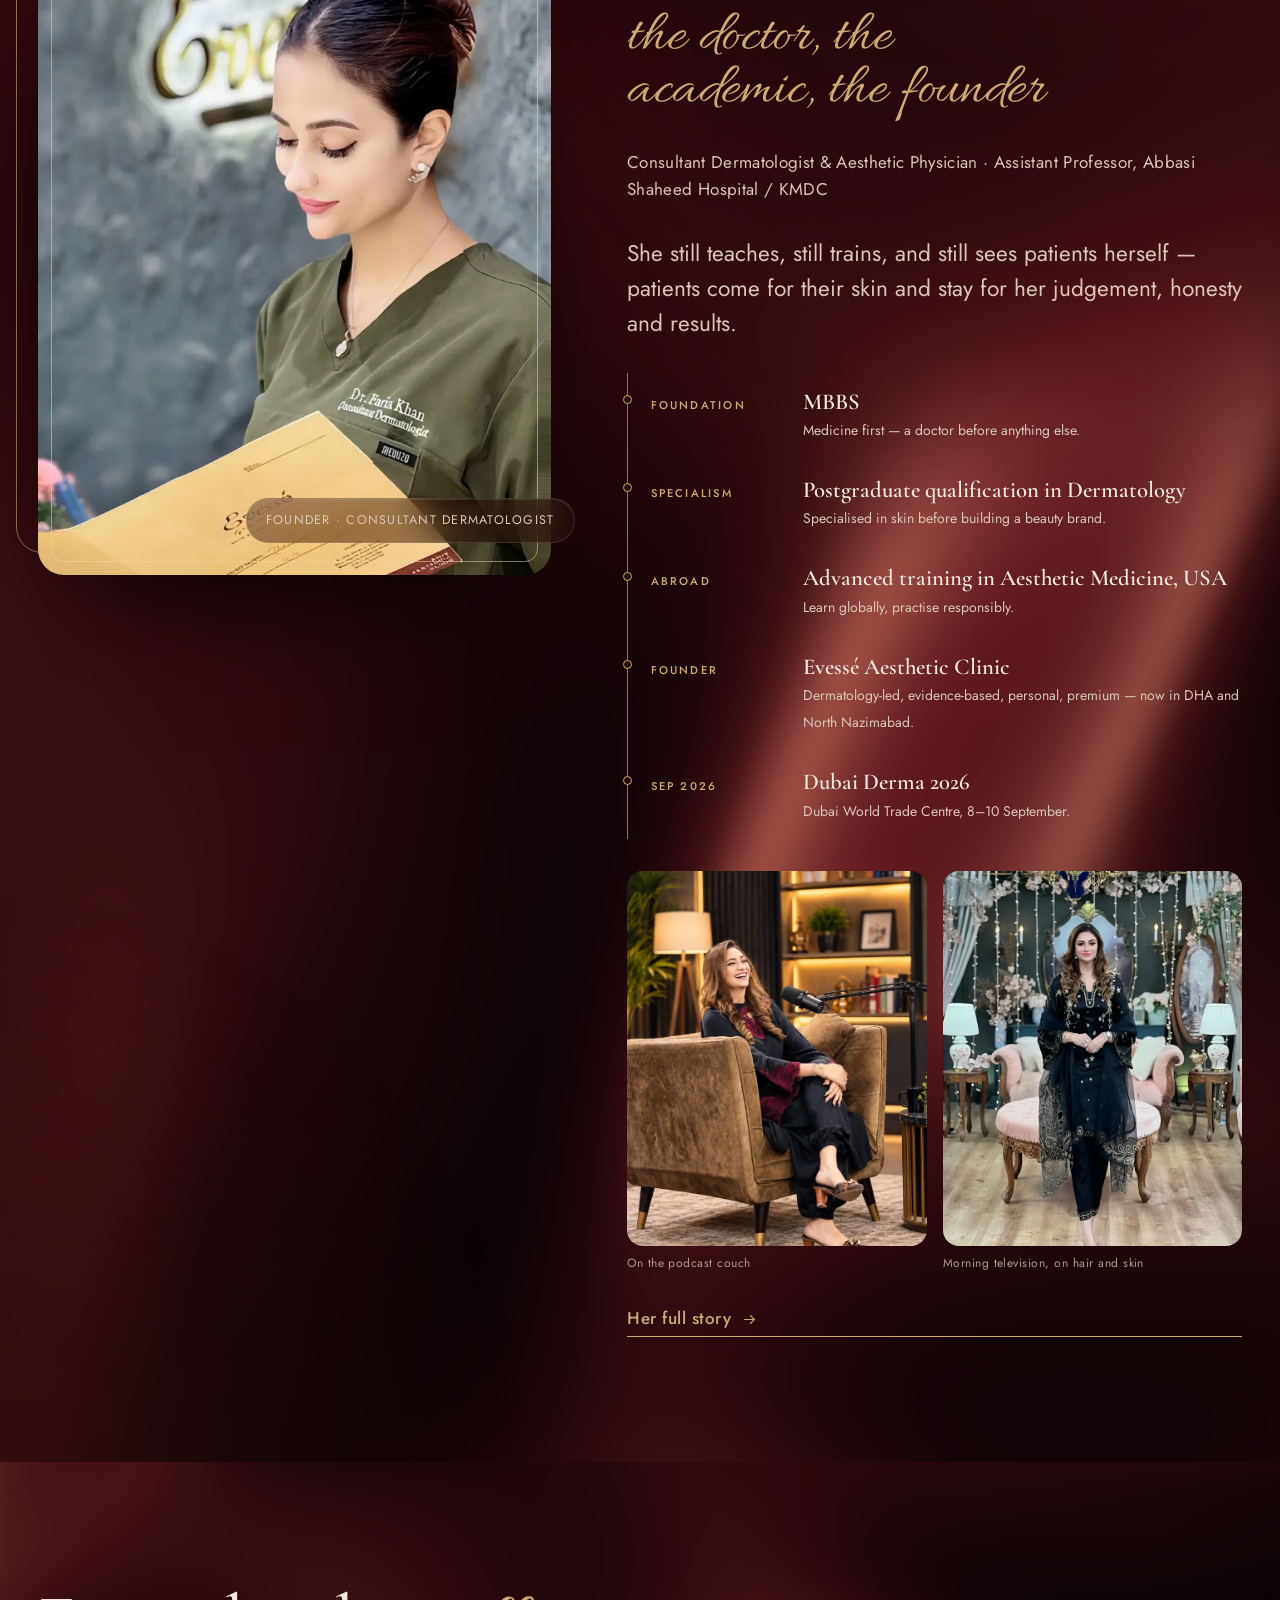
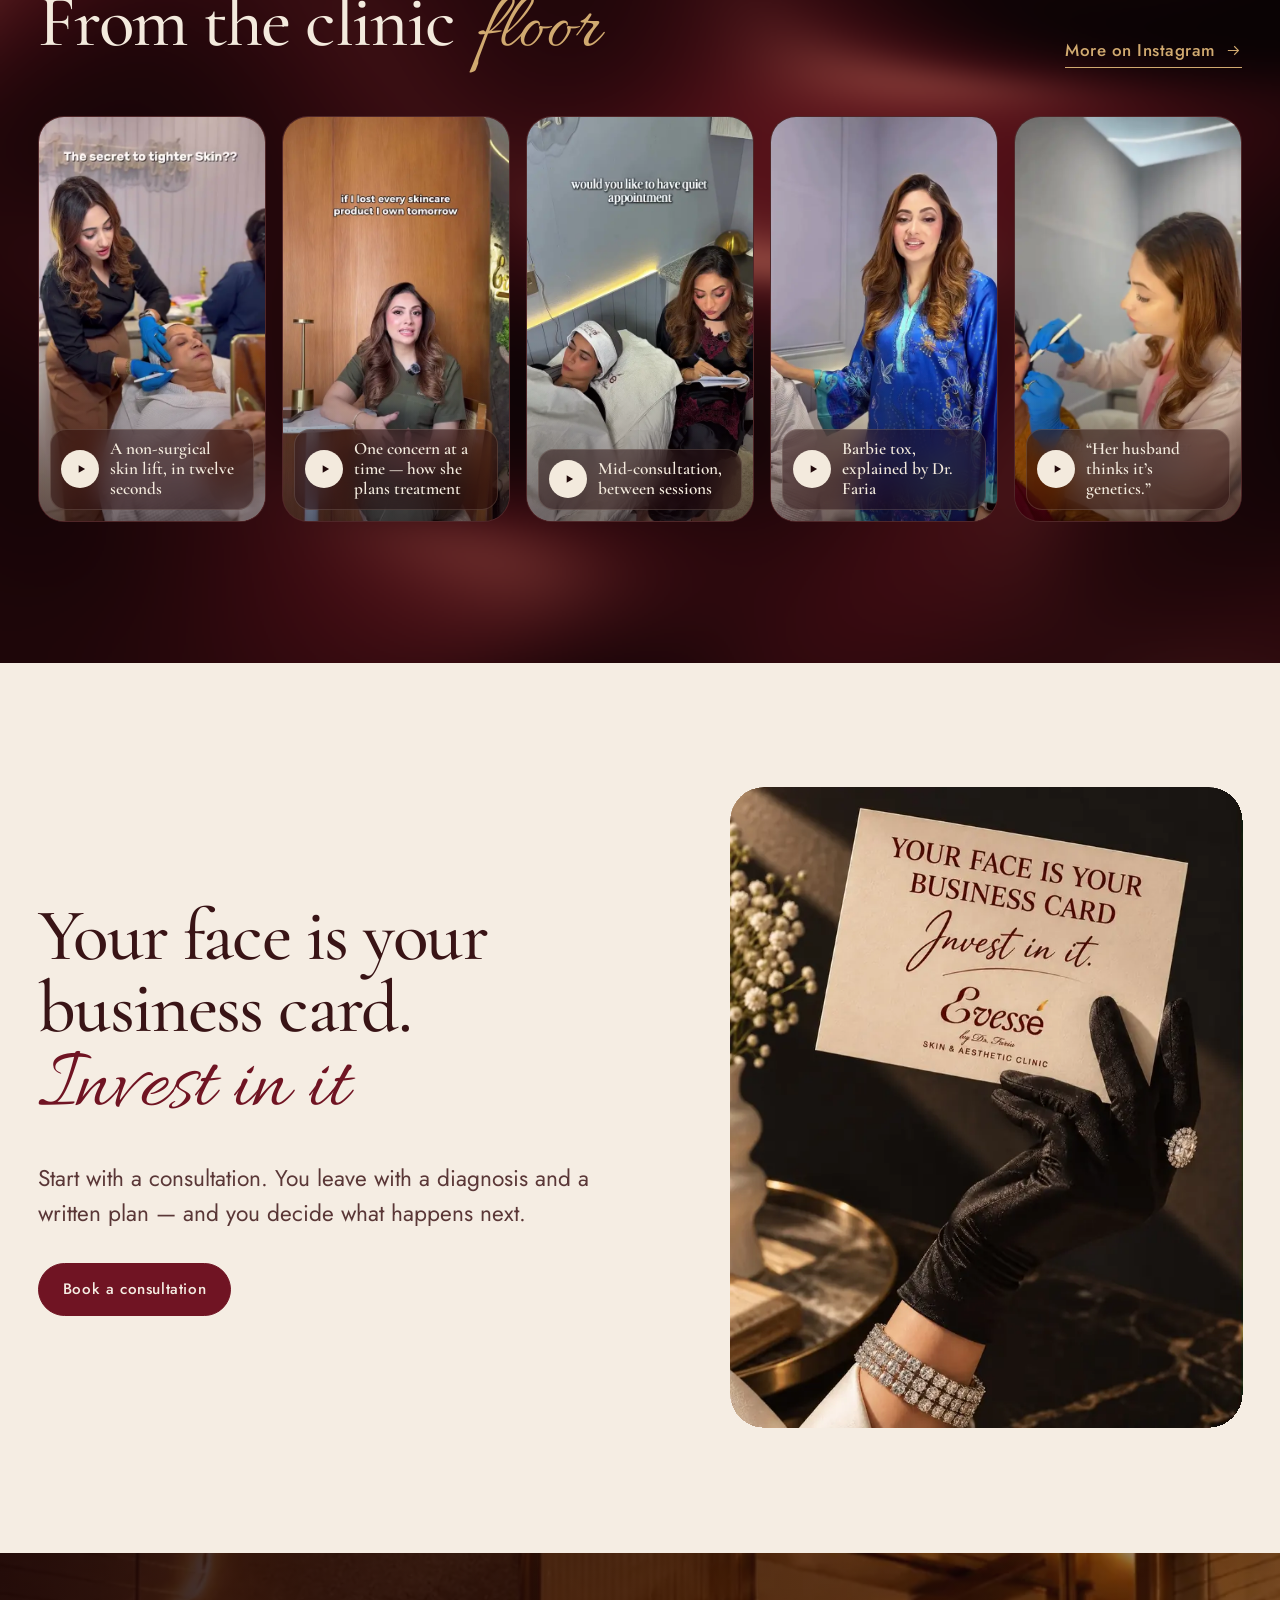
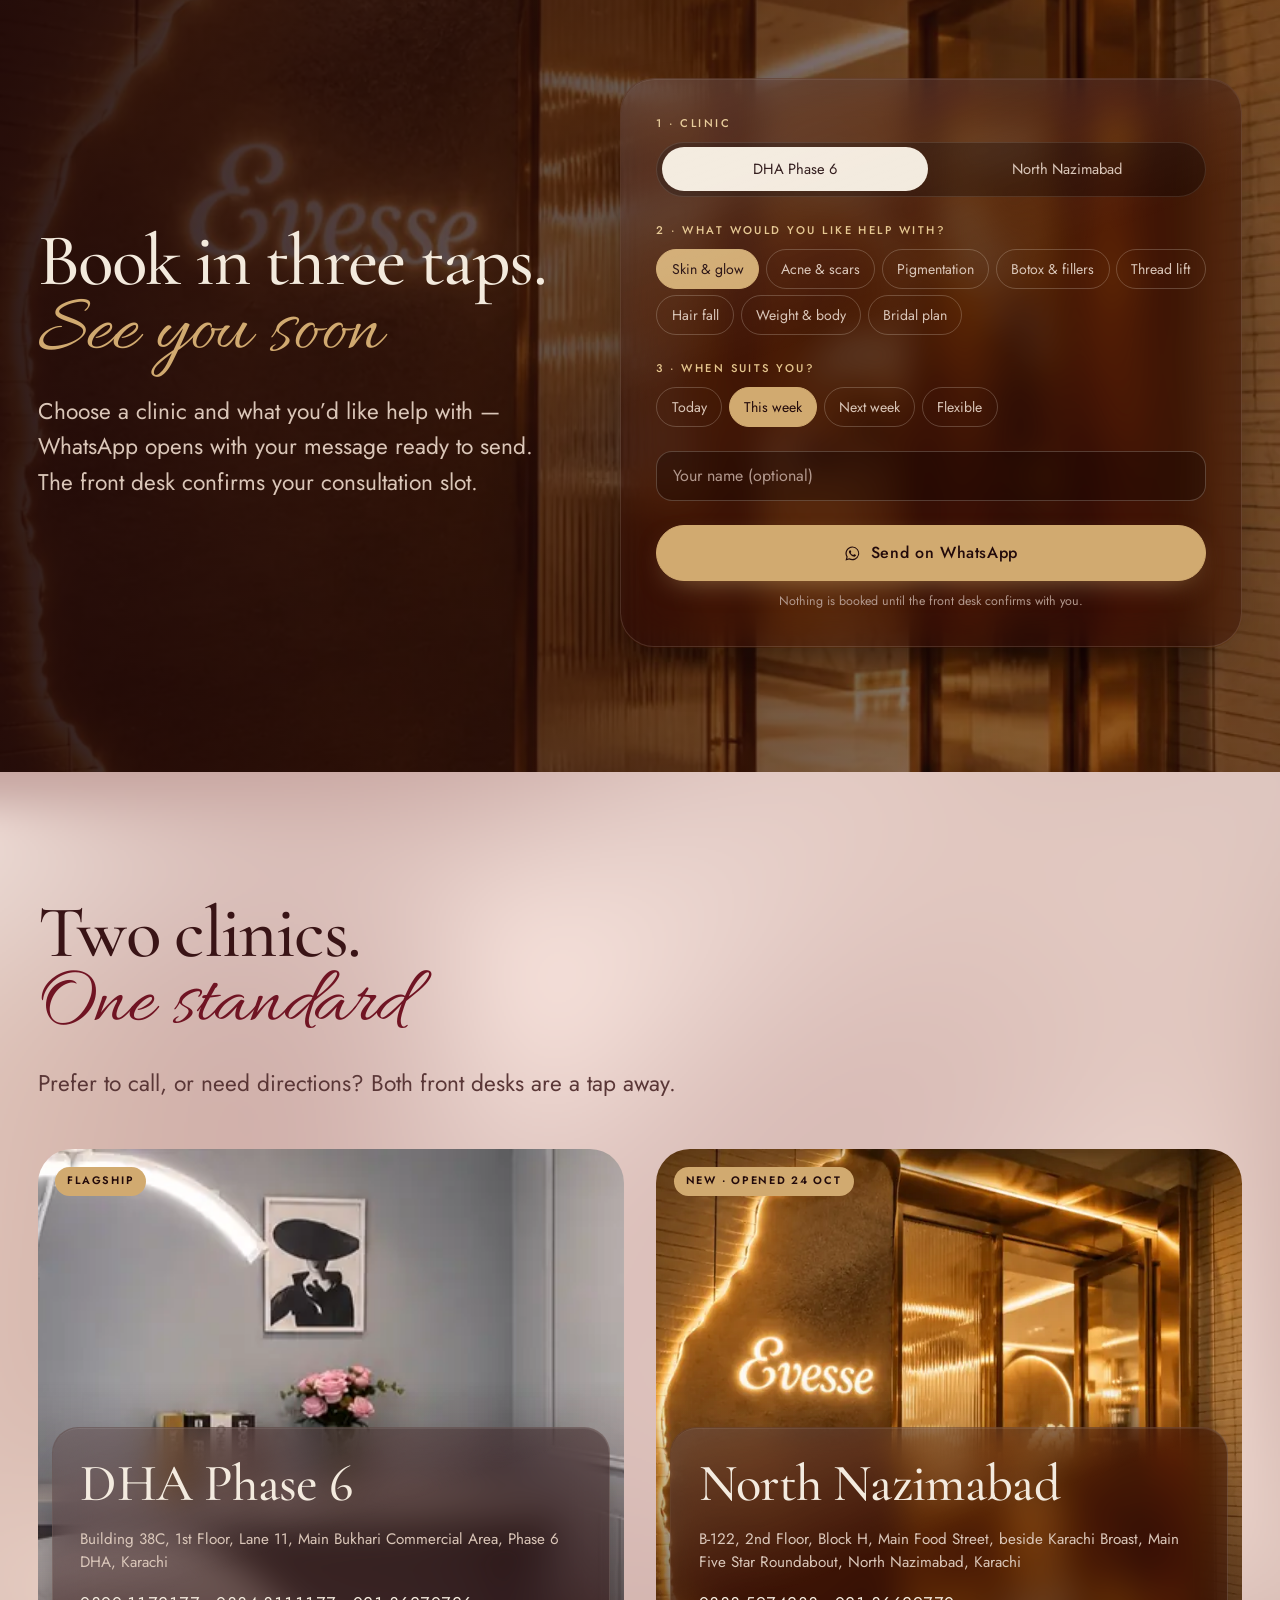
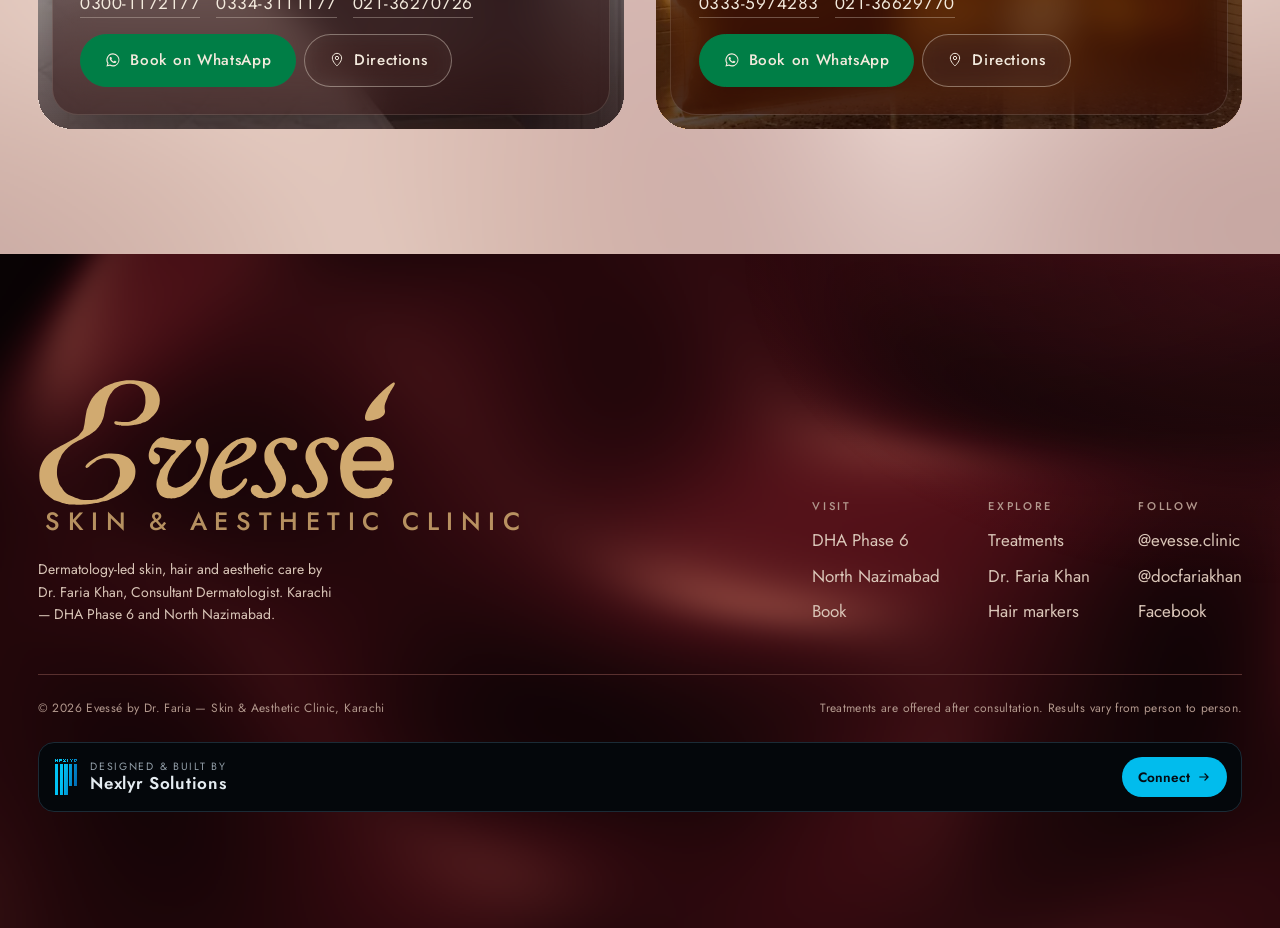
==== commit 0a3f30da: "Fix stale cached styles on phones: fingerprint CSS/JS URLs and revalidate on every visit The arch fr" ====
--- a/index.html
+++ b/index.html
@@ -29,10 +29,10 @@
 <link rel="preload" href="assets/fonts/jost.woff2" as="font" type="font/woff2" crossorigin>
 <link rel="preload" href="assets/fonts/allura.woff2" as="font" type="font/woff2" crossorigin>
 <script type="importmap">{"imports":{"three":"./assets/vendor/three.module.min.js"}}</script>
-<link rel="modulepreload" href="assets/js/hero-lens.js">
+<link rel="modulepreload" href="assets/js/hero-lens.js?v=3e4e9dba">
 <link rel="preload" as="image" href="assets/img/skin-macro.webp" fetchpriority="high">
 <script type="application/ld+json">{"@context":"https://schema.org","@type":"MedicalClinic","name":"Evessé by Dr. Faria — Skin & Aesthetic Clinic","alternateName":"Evesse Aesthetic Clinic","medicalSpecialty":["Dermatology","PlasticSurgery"],"image":"https://evesse.nexlyr.solutions/assets/img/og-image.jpg","url":"https://evesse.nexlyr.solutions/","sameAs":["https://www.instagram.com/evesse.clinic/","https://www.instagram.com/docfariakhan/","https://www.facebook.com/docfariakhan/"],"founder":{"@type":"Physician","name":"Dr. Faria Khan","jobTitle":"Consultant Dermatologist & Aesthetic Physician"},"department":[{"@type":"MedicalClinic","name":"Evessé — DHA","telephone":"+92-300-1172177","address":{"@type":"PostalAddress","streetAddress":"Building 38C, 1st Floor, Lane 11, Main Bukhari Commercial Area, Phase 6 DHA","addressLocality":"Karachi","addressCountry":"PK"}},{"@type":"MedicalClinic","name":"Evessé — North Nazimabad","telephone":"+92-333-5974283","address":{"@type":"PostalAddress","streetAddress":"B-122, 2nd Floor, Block H, Main Food Street, beside Karachi Broast, Main Five Star Roundabout, North Nazimabad","addressLocality":"Karachi","addressCountry":"PK"}}]}</script>
-<link rel="stylesheet" href="assets/css/site.css">
+<link rel="stylesheet" href="assets/css/site.css?v=8f5e7aa3">
 <script>document.documentElement.classList.add('js');try{if(sessionStorage.getItem('ev-seen'))document.documentElement.classList.add('seen')}catch(e){}</script>
 </head>
 <body data-page="index.html">
@@ -328,8 +328,8 @@
   <div class="chat__log" aria-live="polite"></div>
   <div class="chat__chips" role="group" aria-label="Suggested questions"></div>
 </section>
-<script src="assets/vendor/lenis.min.js" defer></script>
-<script src="assets/js/site.js" defer></script>
+<script src="assets/vendor/lenis.min.js?v=205b0d5f" defer></script>
+<script src="assets/js/site.js?v=3bffaaba" defer></script>
 
 </body>
 </html>
--- a/assets/css/site.css
+++ b/assets/css/site.css
@@ -2,7 +2,7 @@
  * nav: N10 floating glass pill (compact dropdown on mobile) + mobile glass dock · footer: Ft1 mast-headed + Nexlyr strip · enrichment: WebGL skin lens + Three.js skin cross-section
  * Hallmark · pre-emit critique: P5 H5 E5 S5 R4 V5
  */
-@import url("tokens.css");
+@import url("tokens.css?v=923436d1");
 
 *, *::before, *::after { box-sizing: border-box; }
 html { -webkit-text-size-adjust: 100%; overflow-x: clip; }
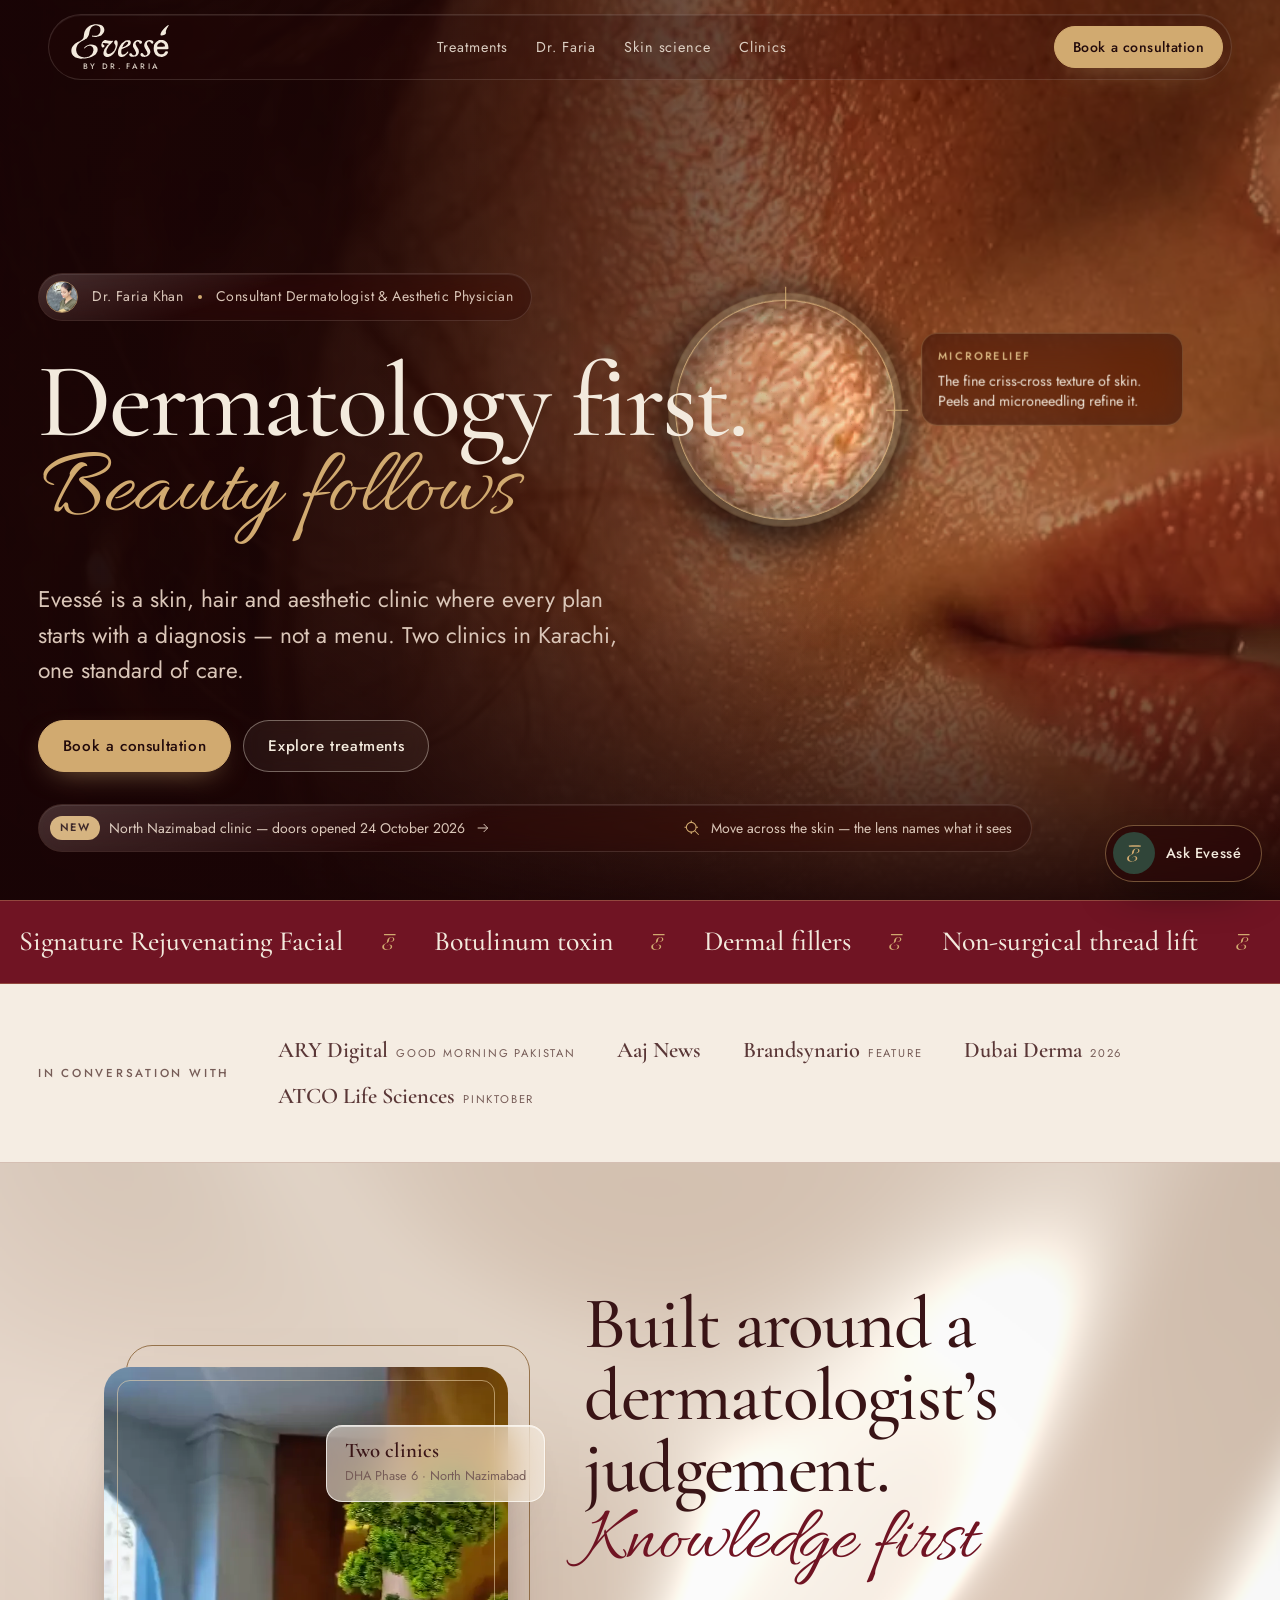
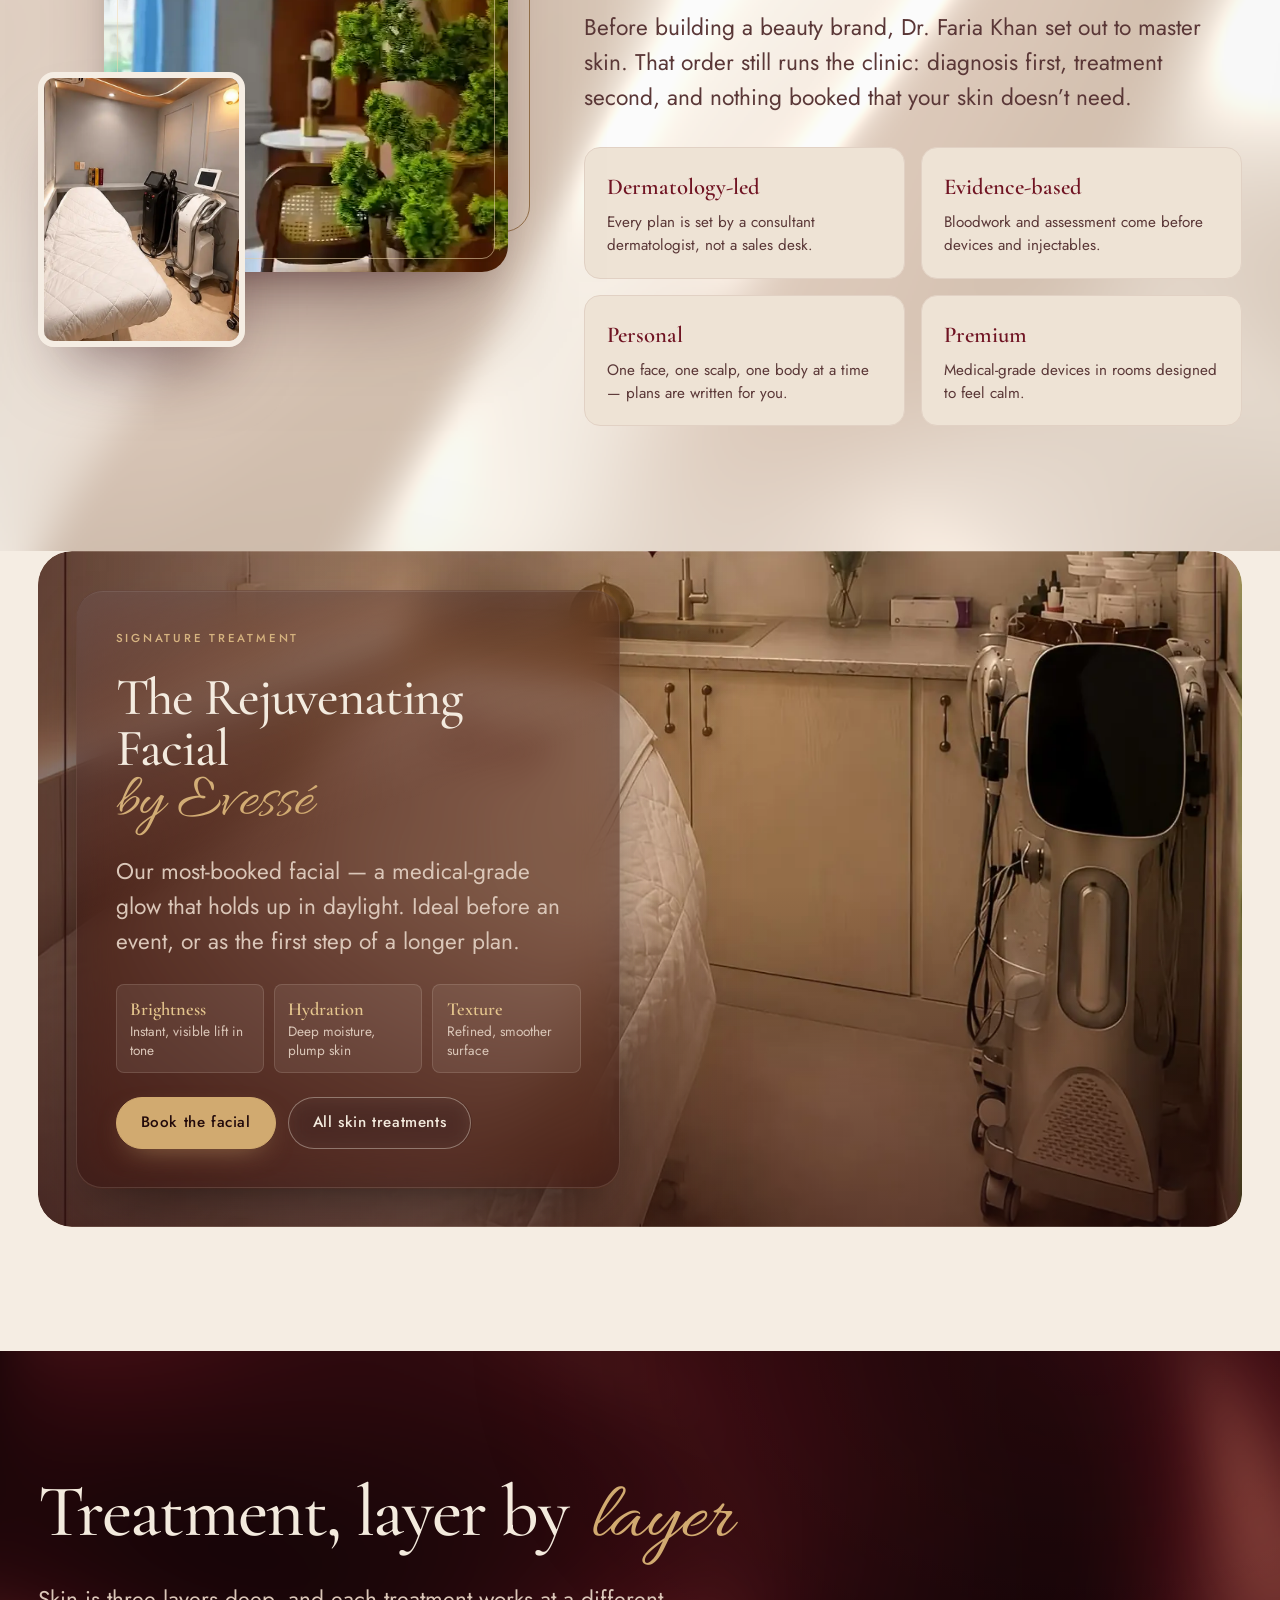
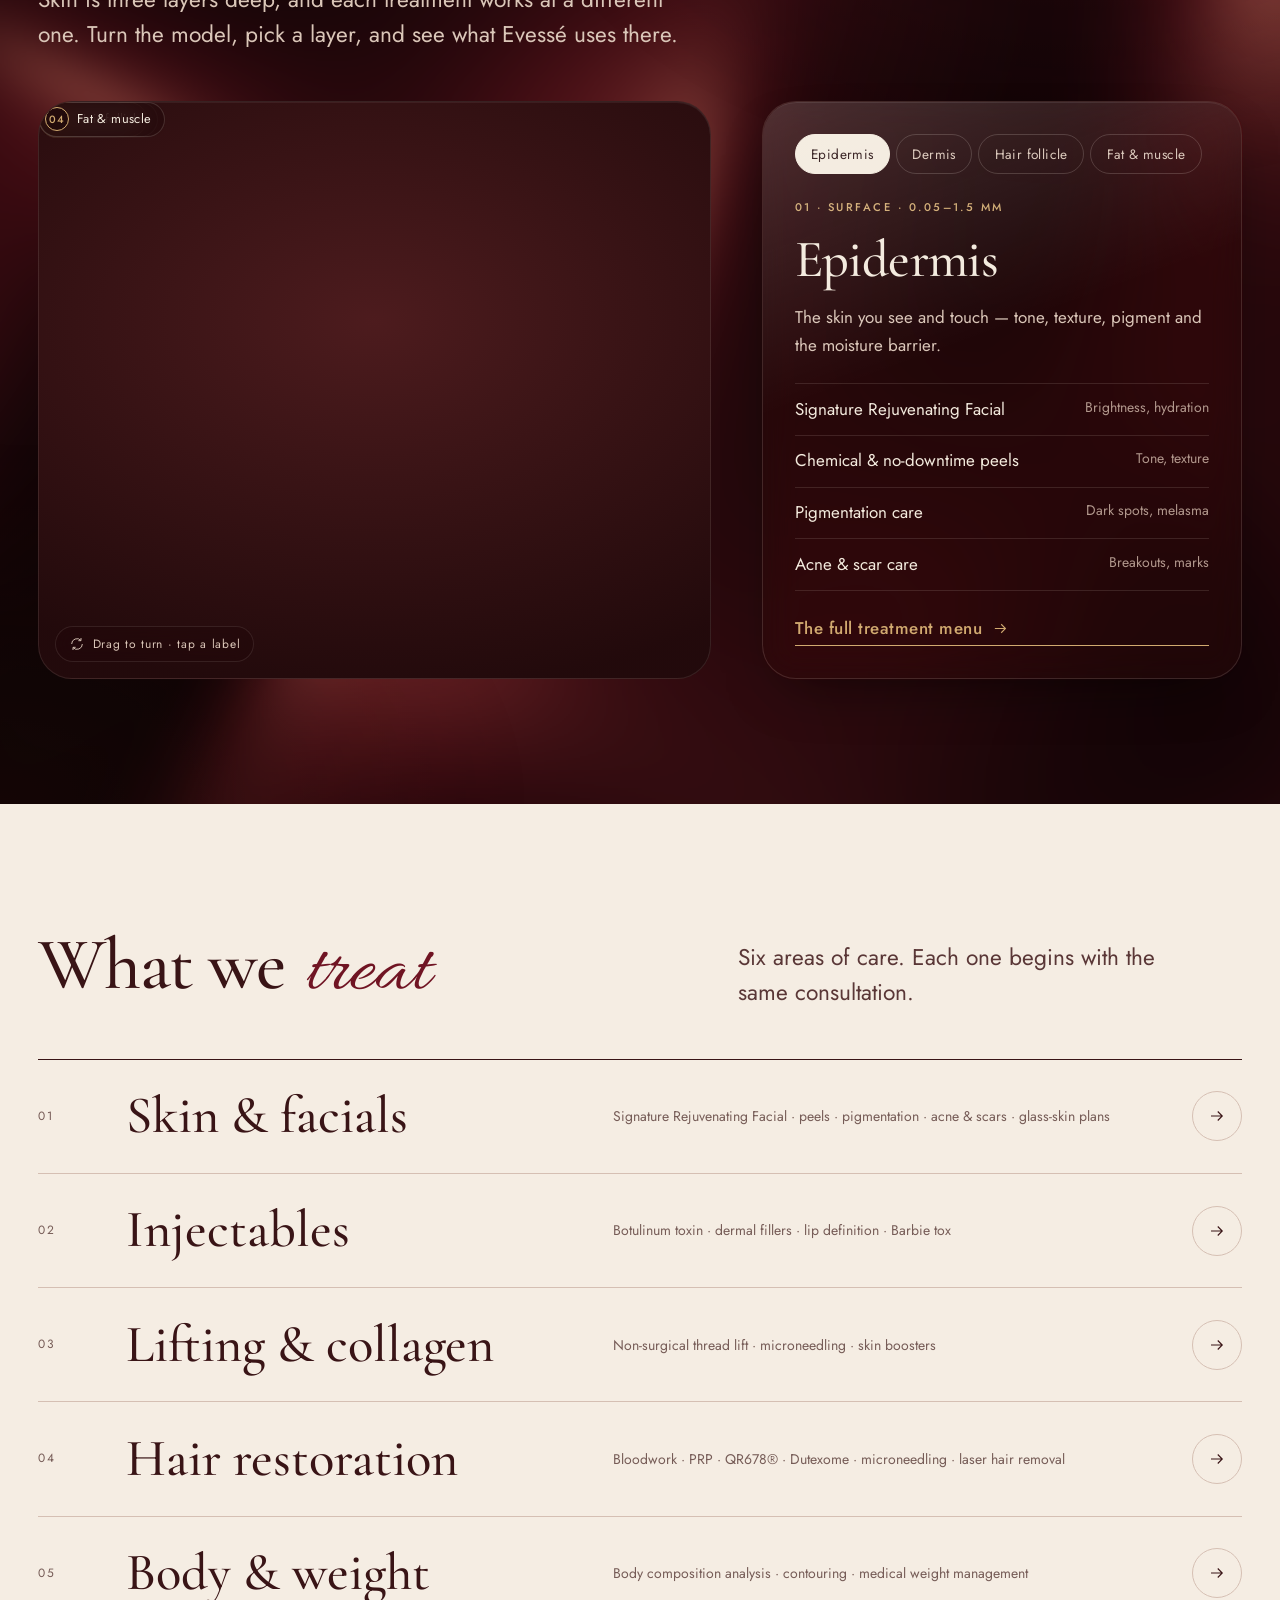
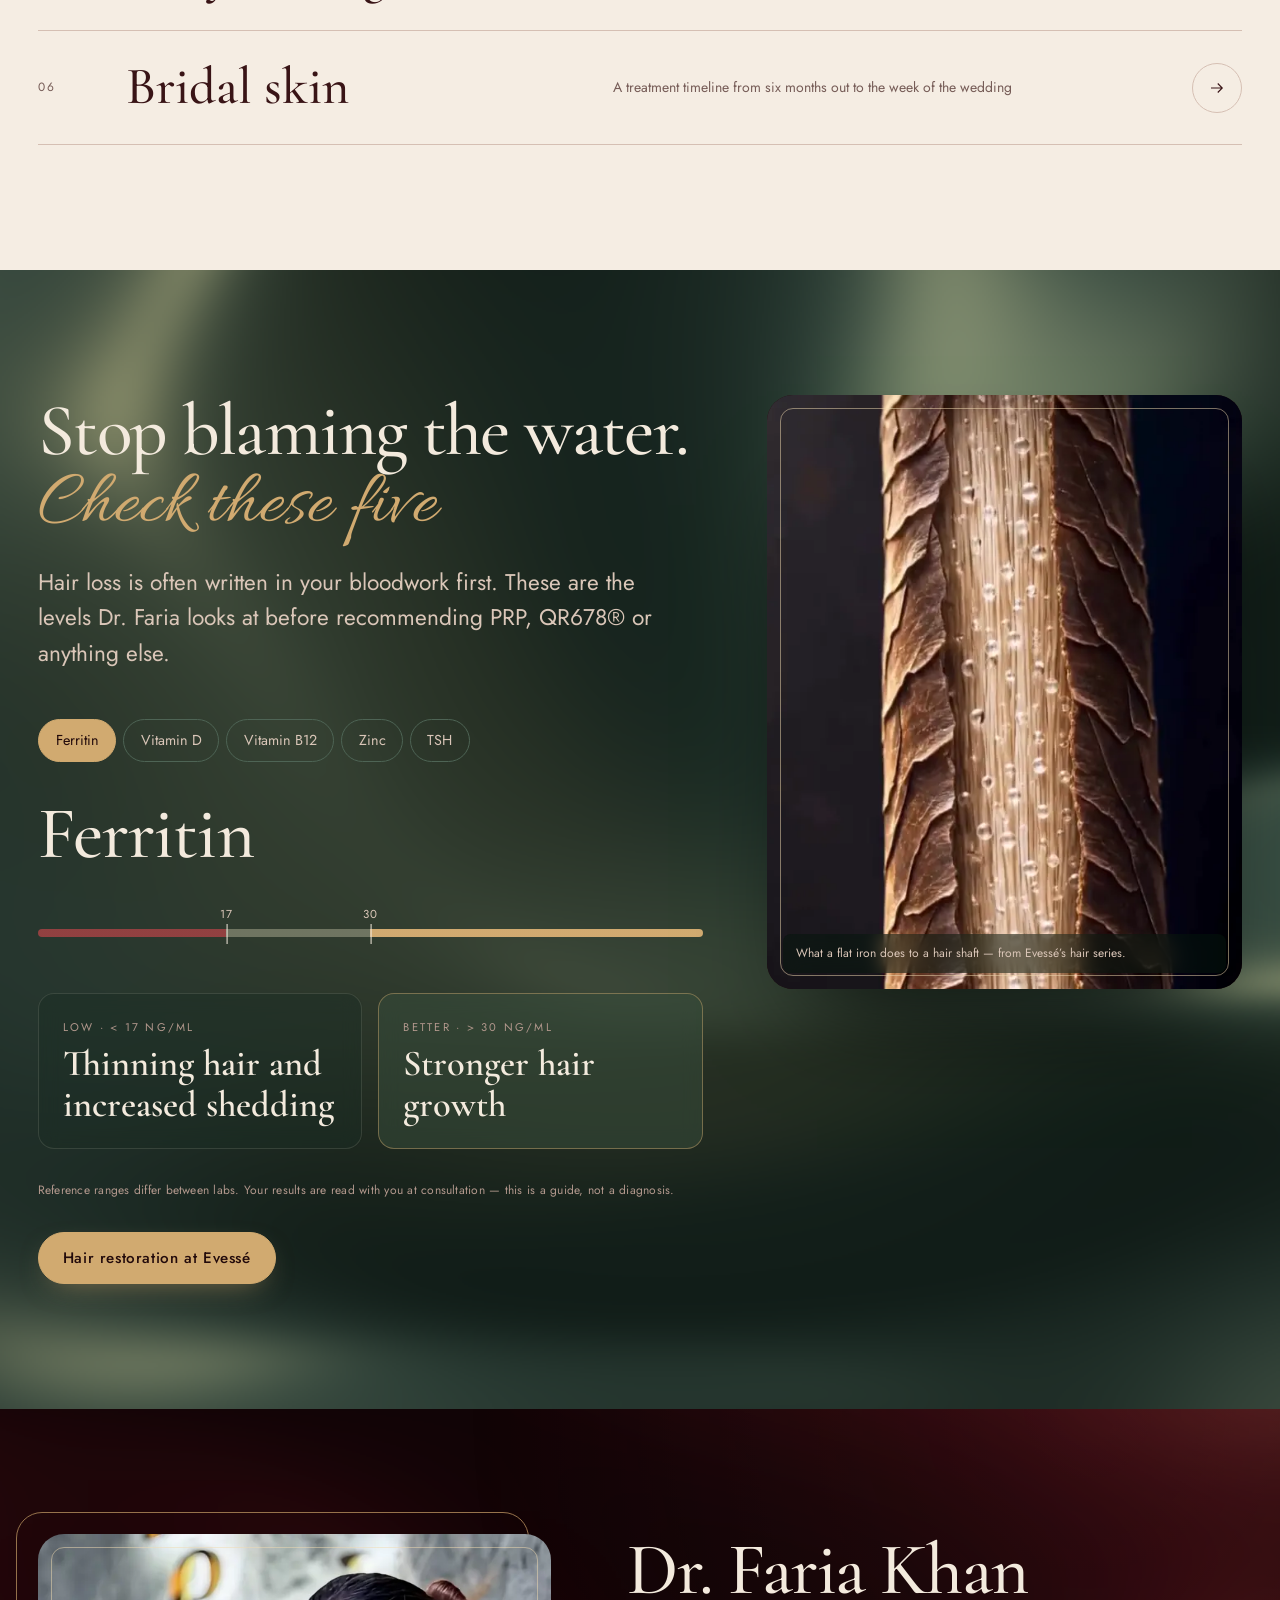
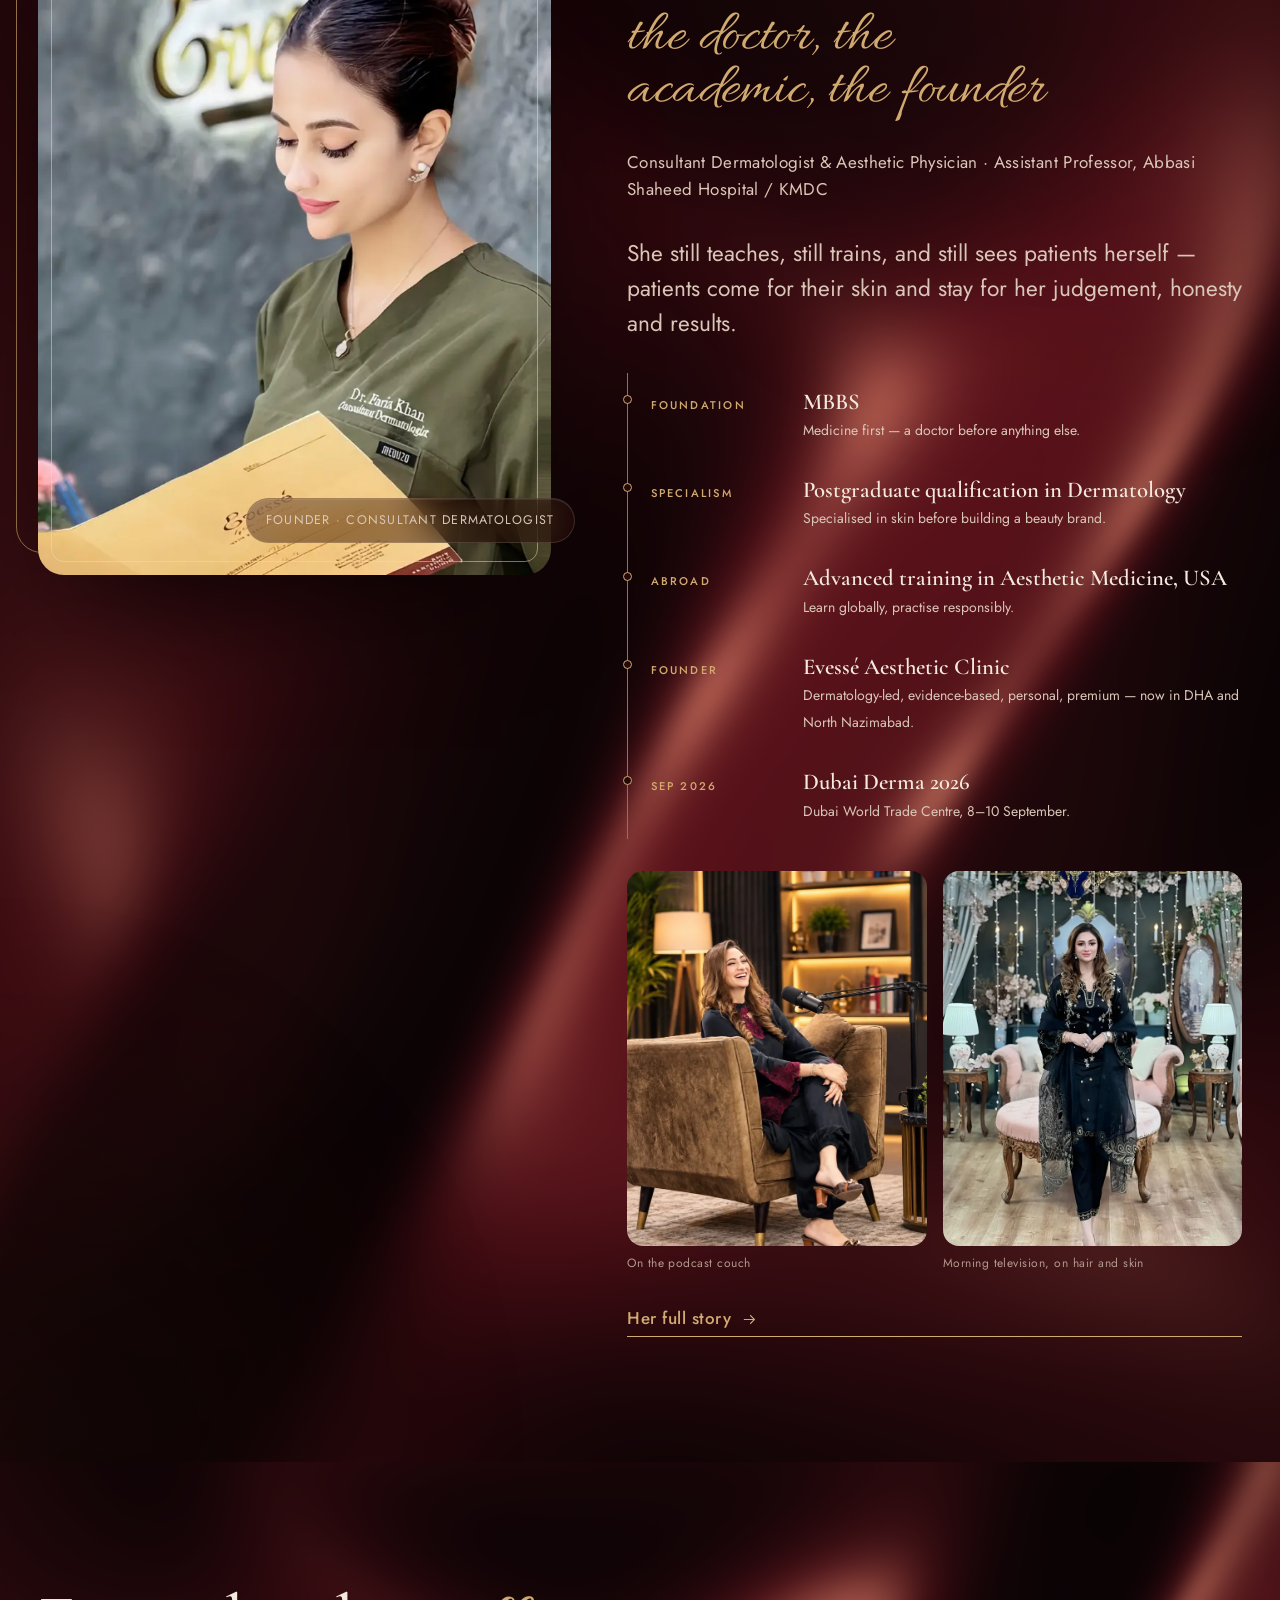
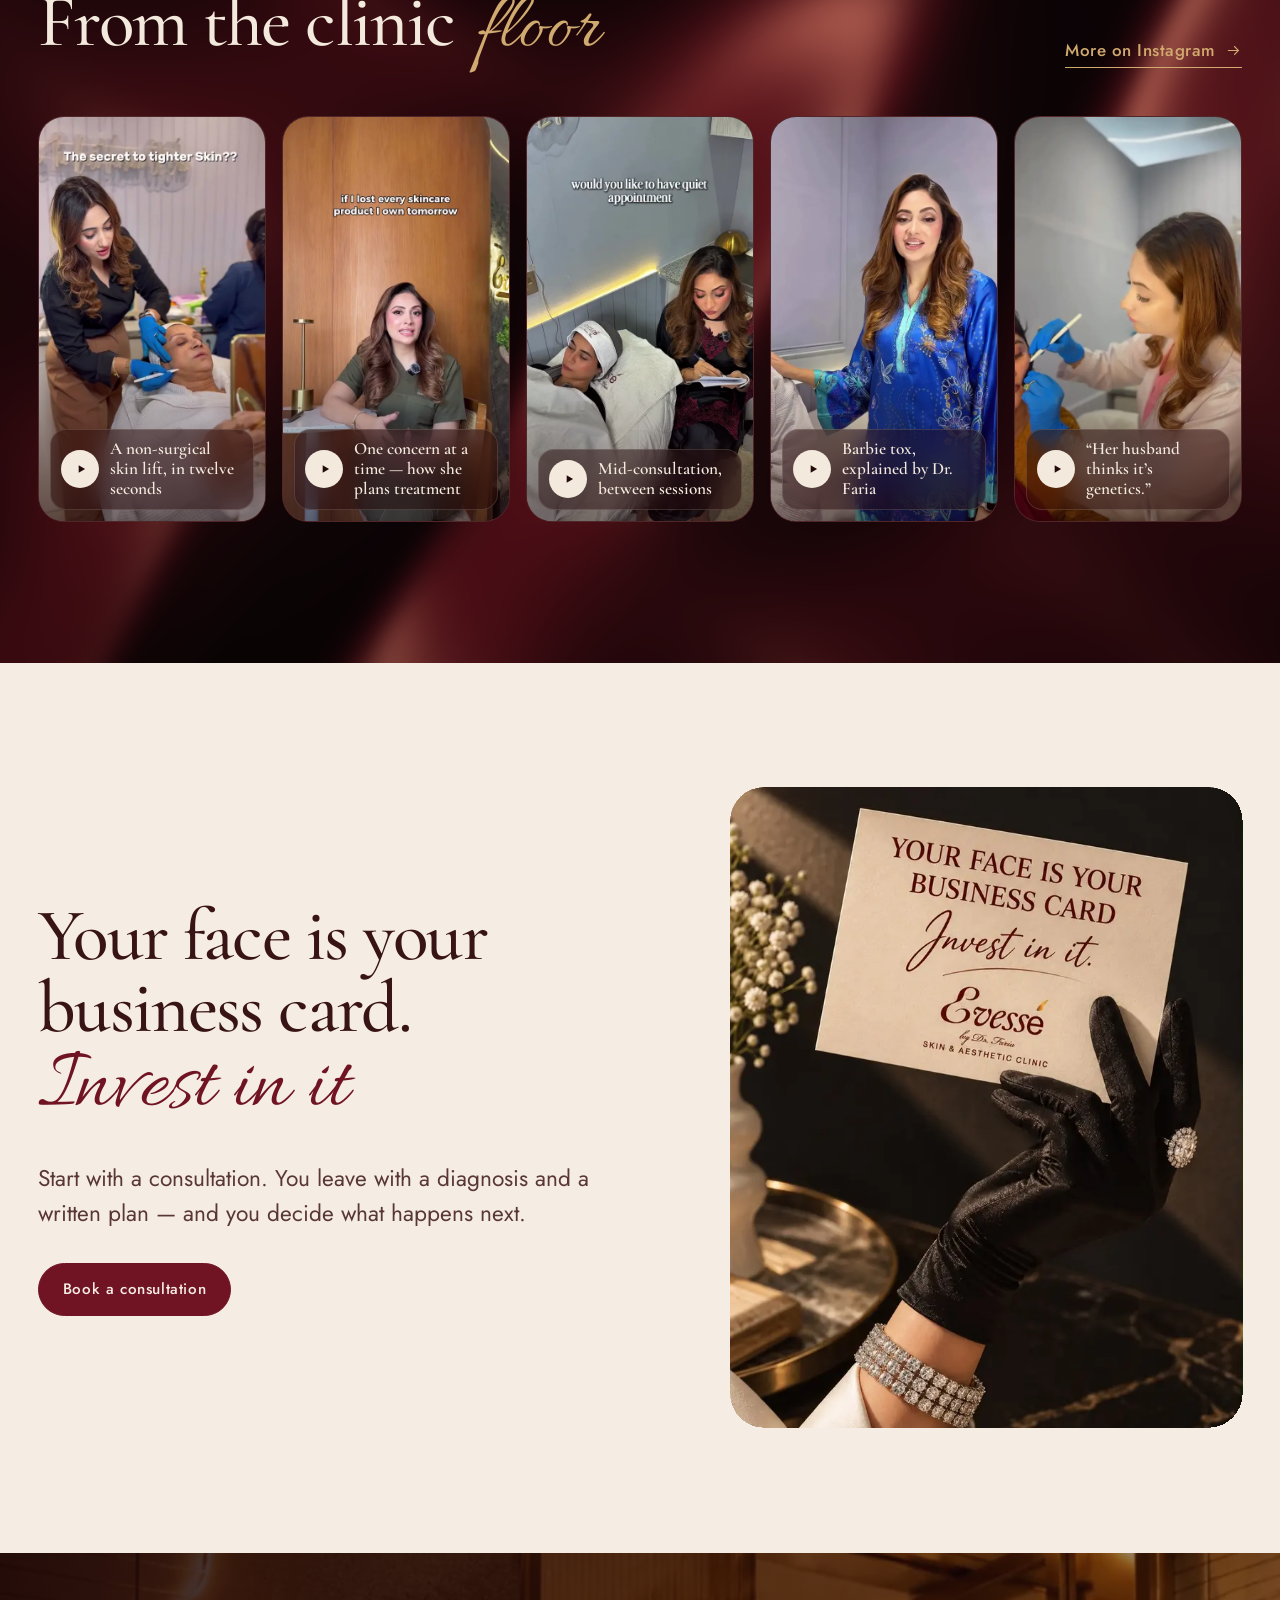
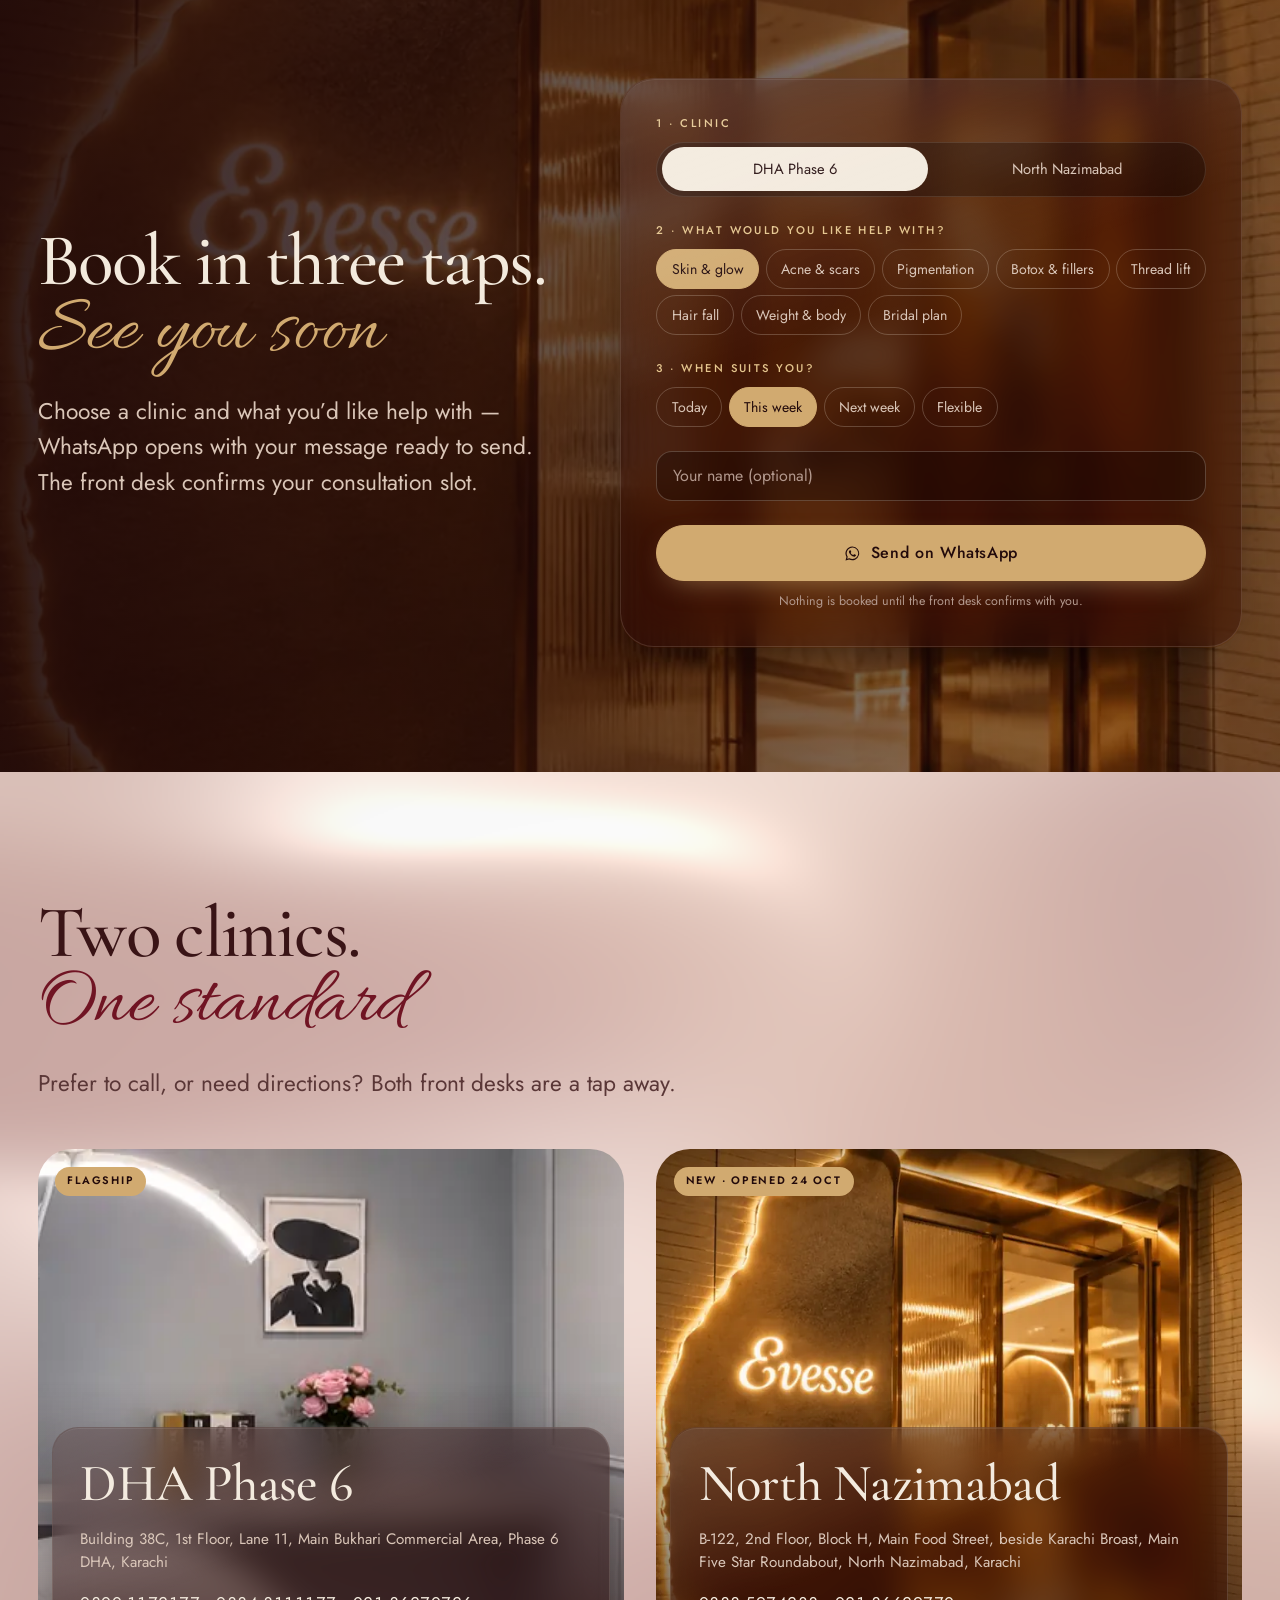
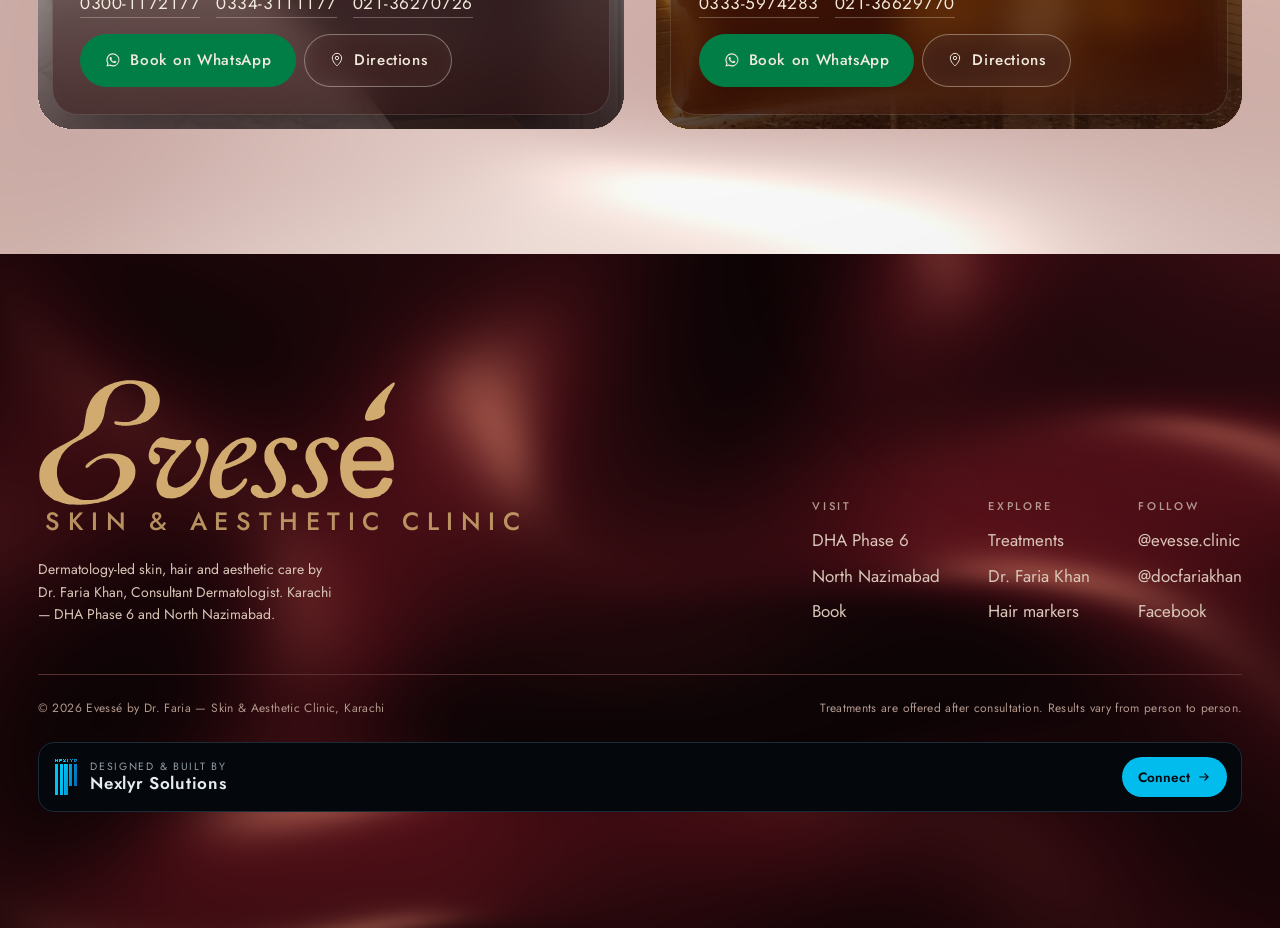
==== commit f4e0e7fa: "Live interactive silk backgrounds: drifting waves, cursor press, click/tap ripples Co-Authored-By: C" ====
--- a/index.html
+++ b/index.html
@@ -329,7 +329,7 @@
   <div class="chat__chips" role="group" aria-label="Suggested questions"></div>
 </section>
 <script src="assets/vendor/lenis.min.js?v=205b0d5f" defer></script>
-<script src="assets/js/site.js?v=3bffaaba" defer></script>
+<script src="assets/js/site.js?v=7ce3d3b8" defer></script>
 
 </body>
 </html>
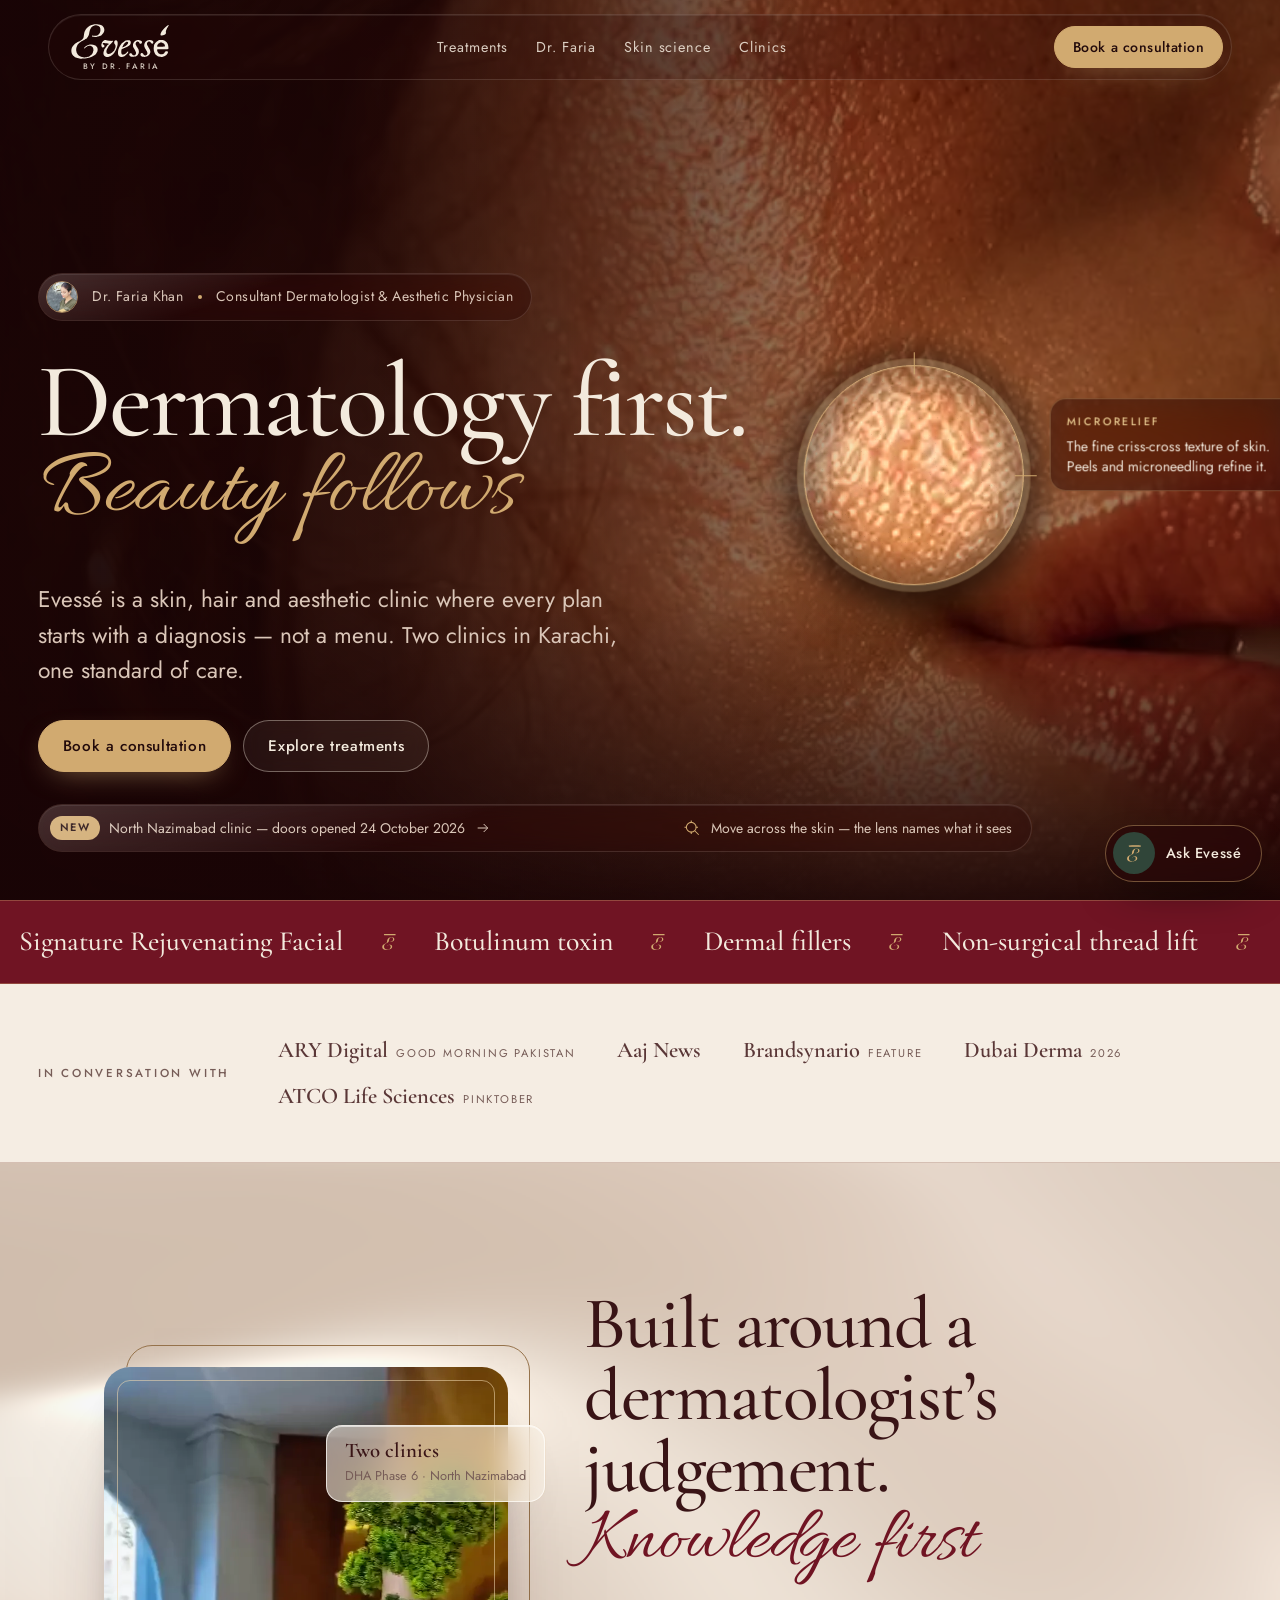
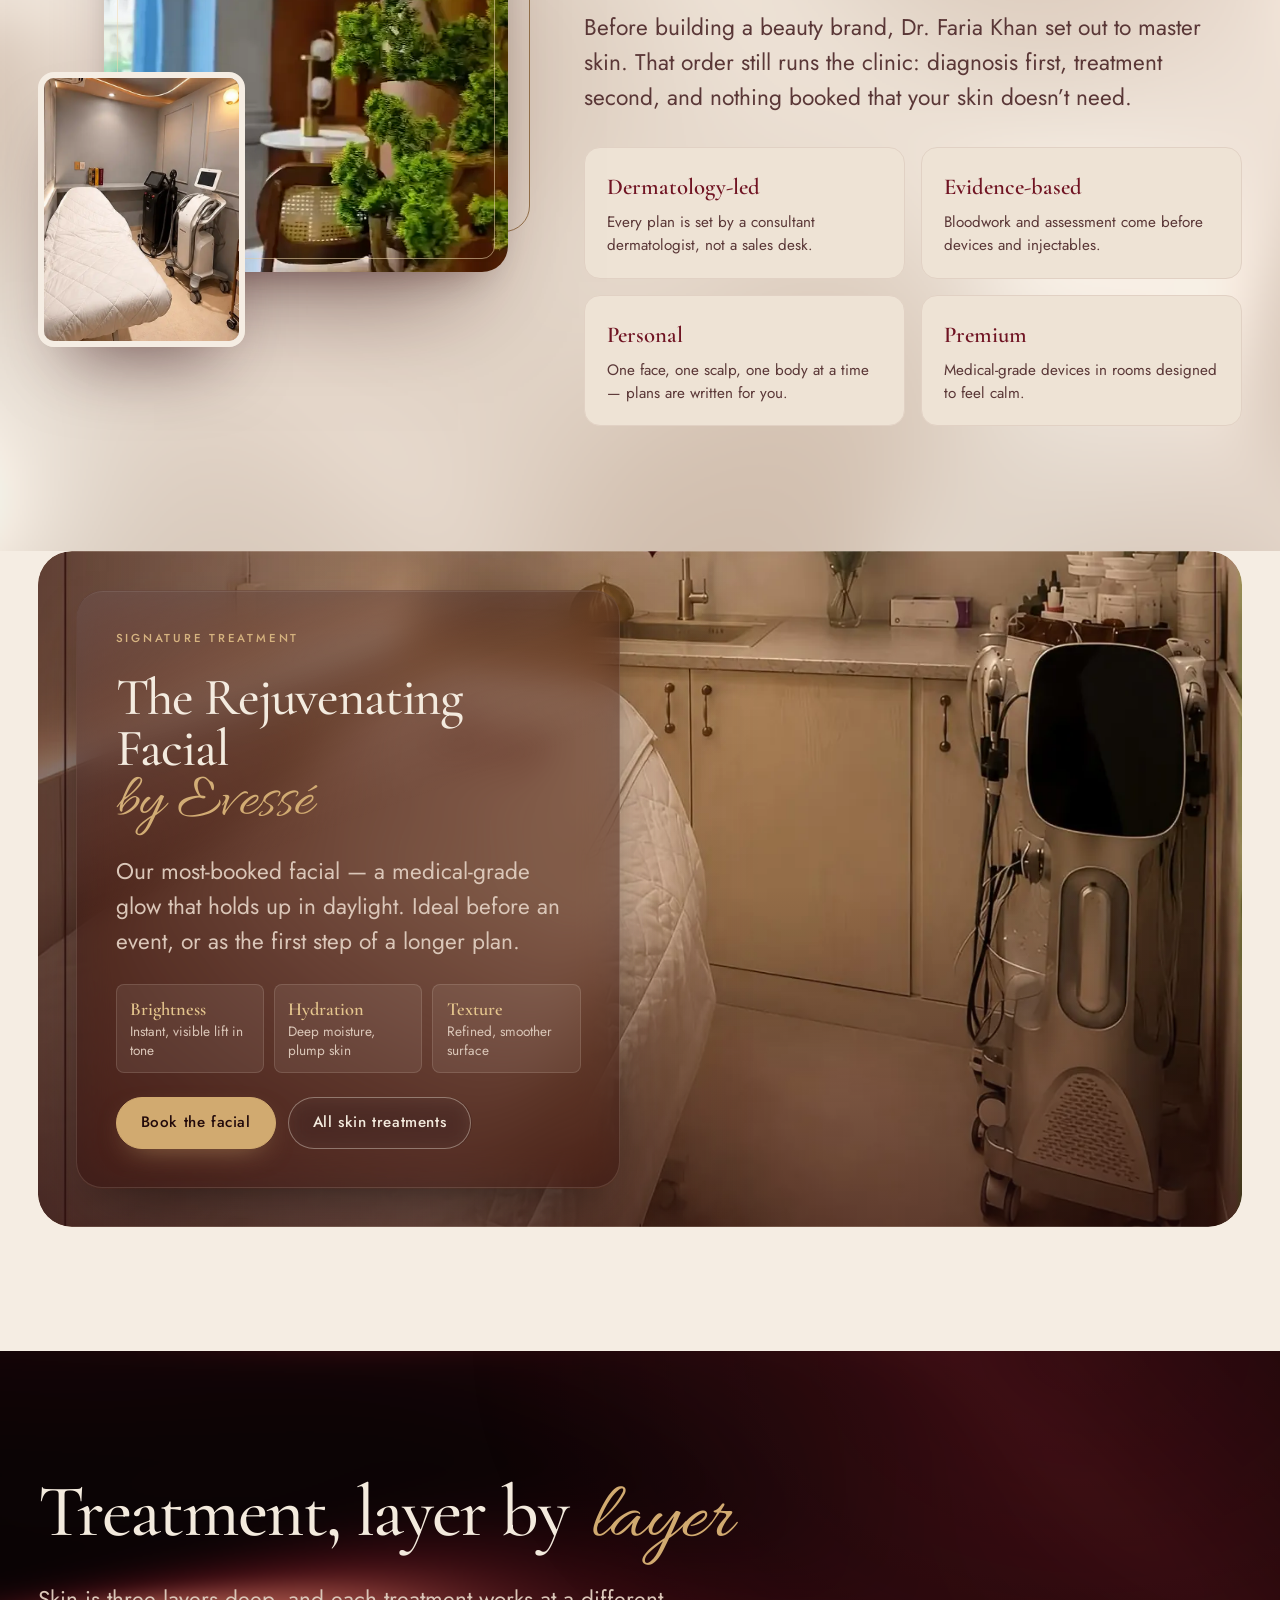
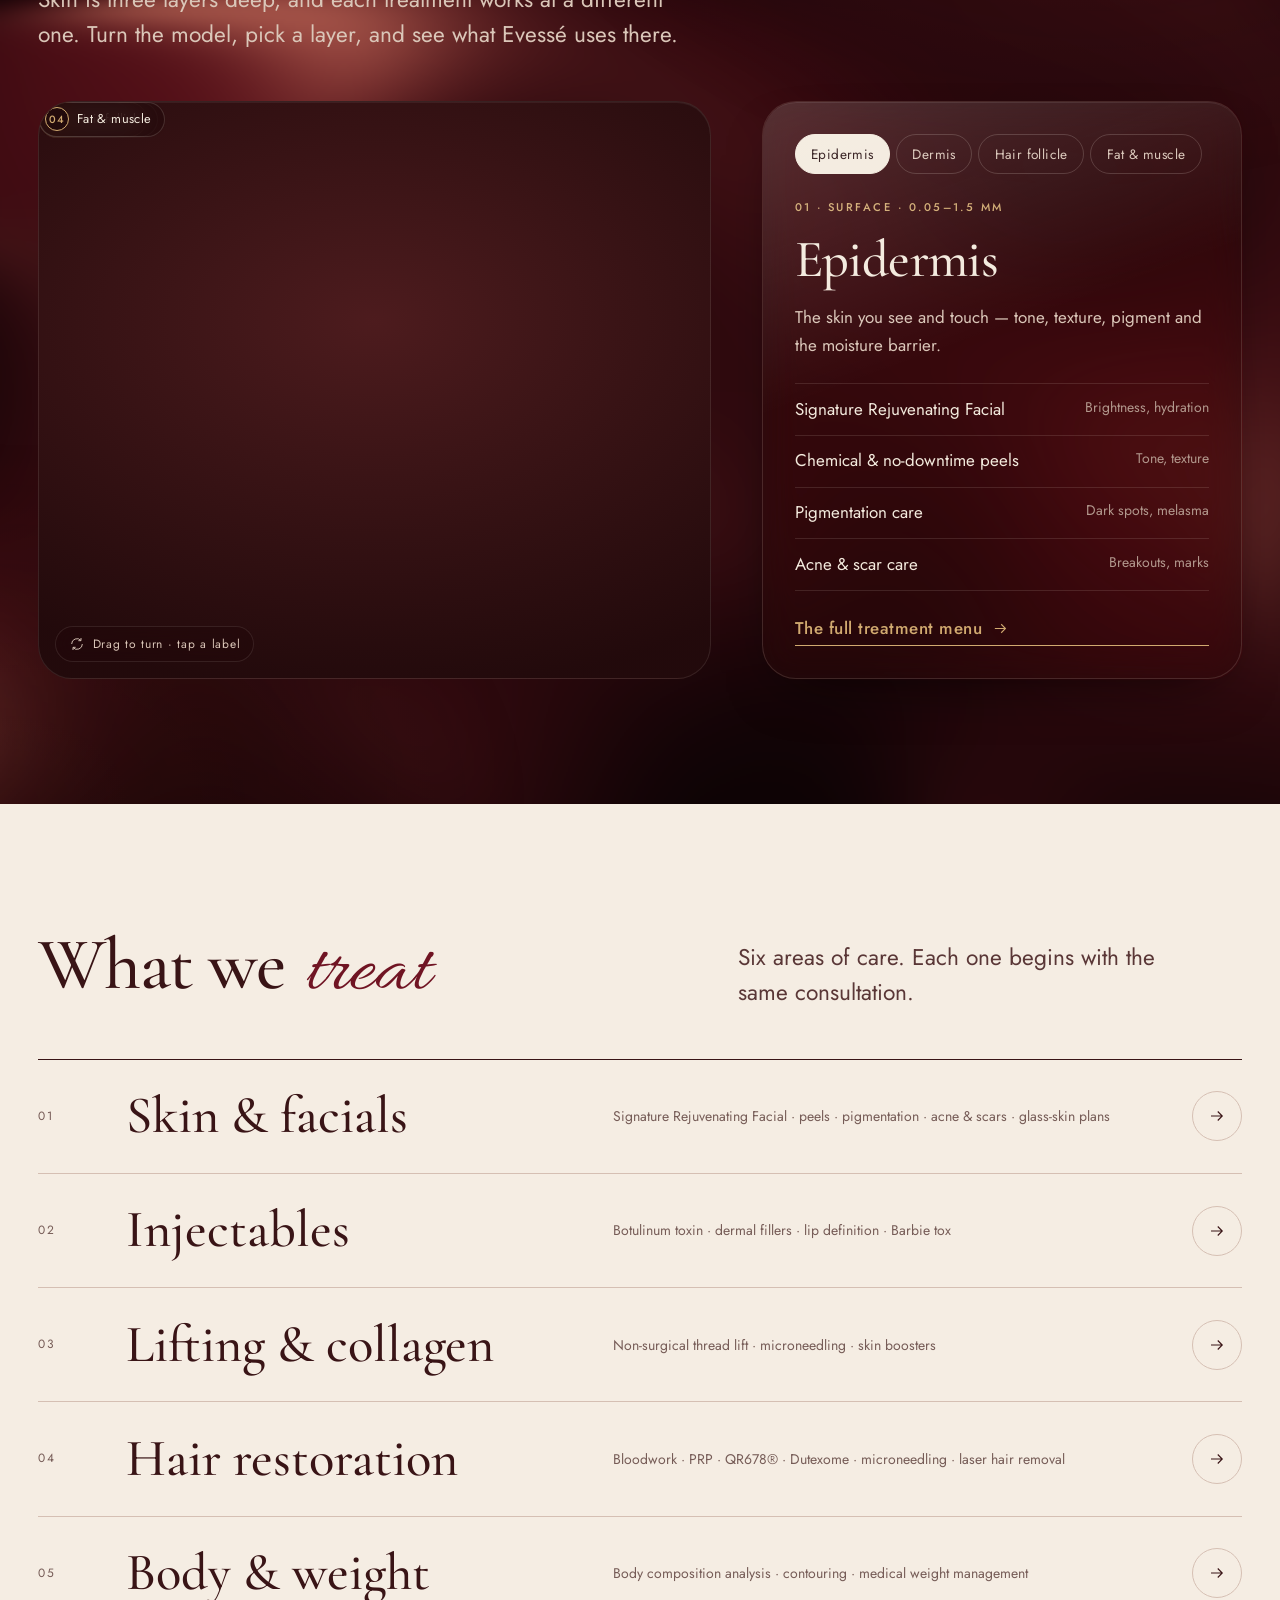
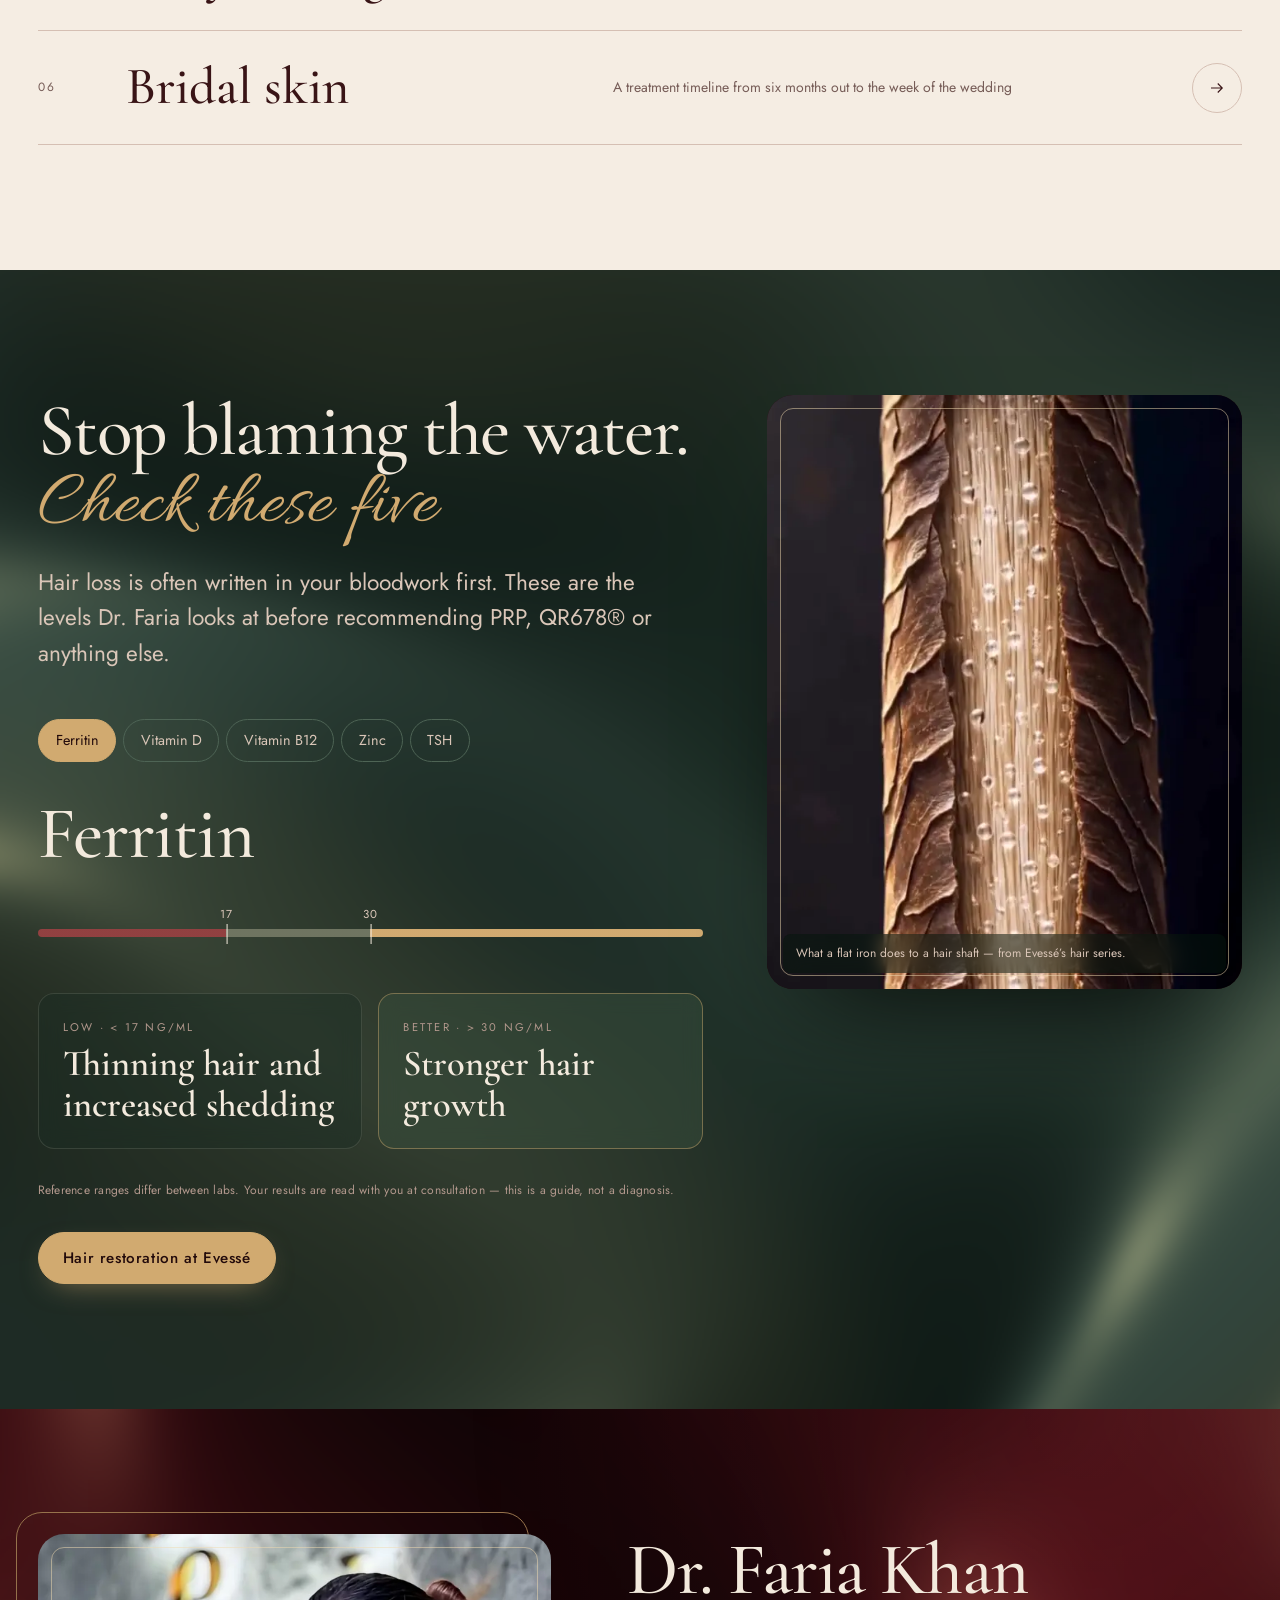
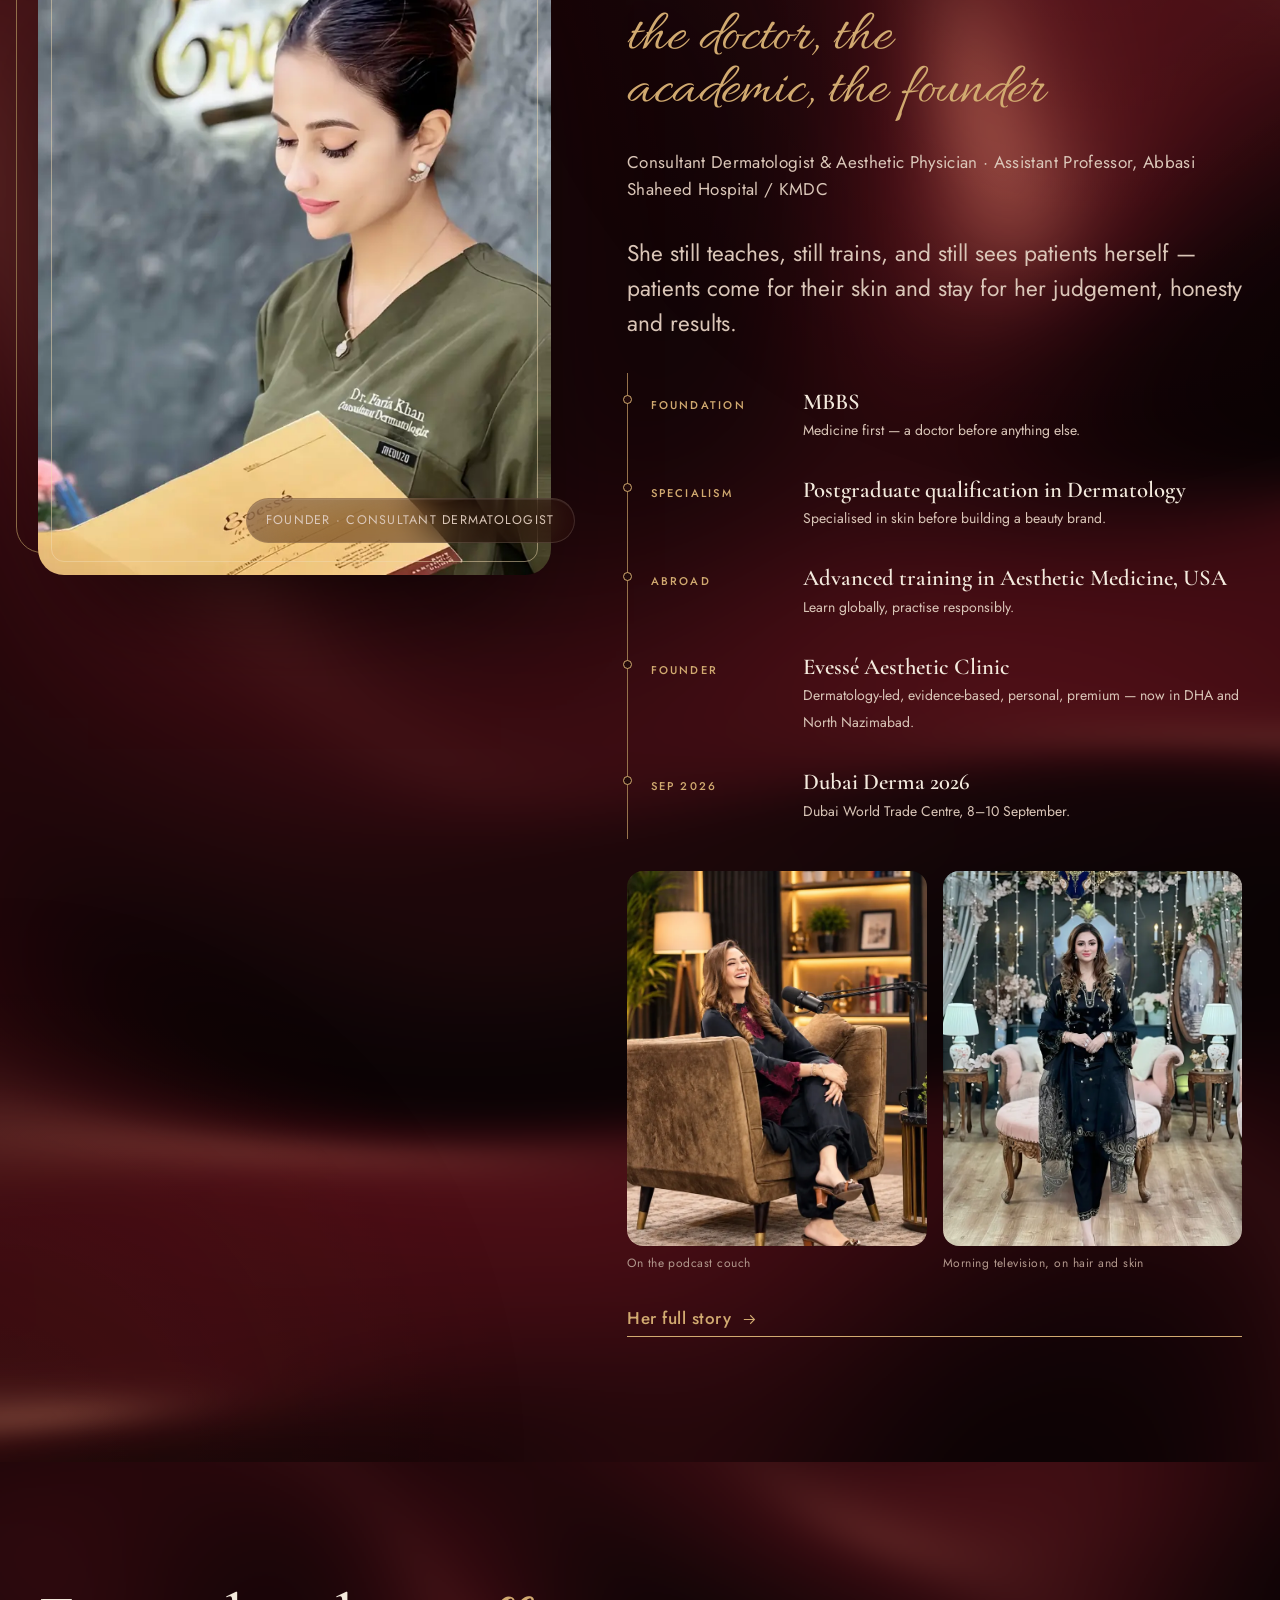
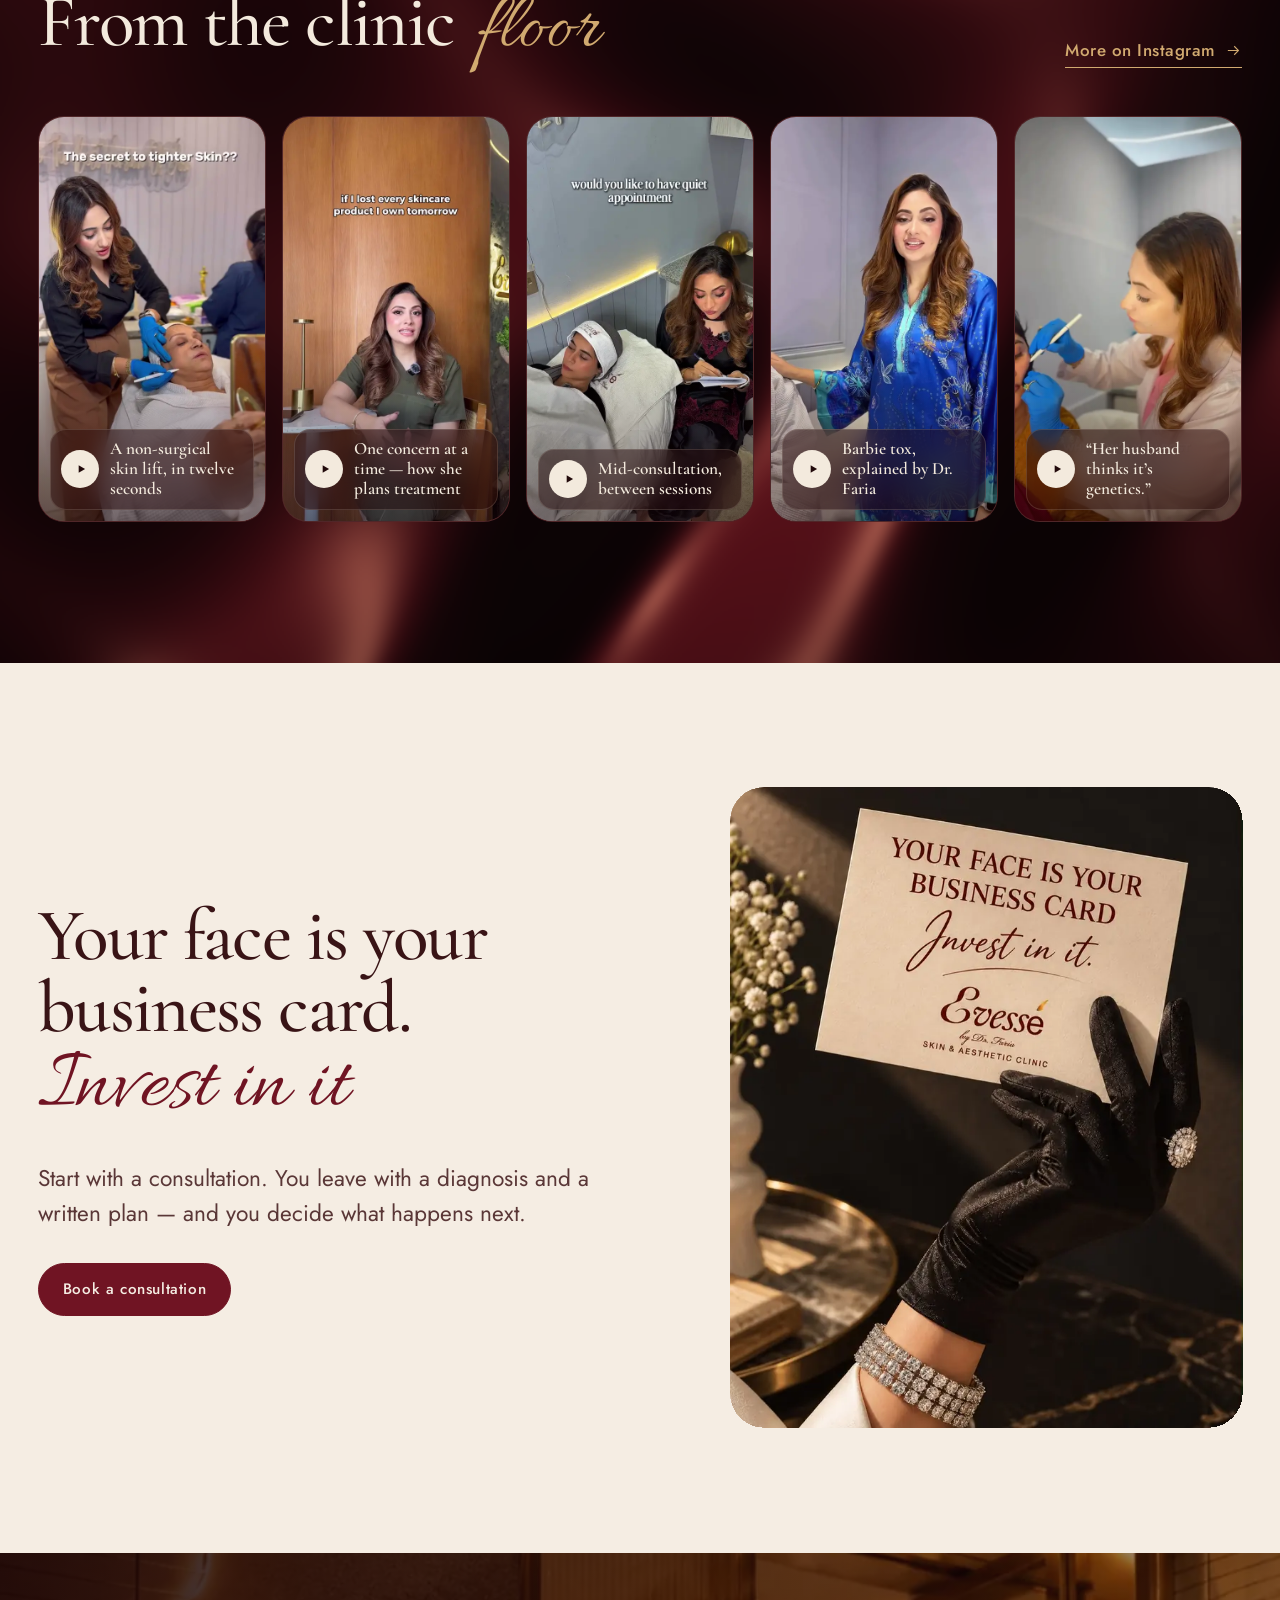
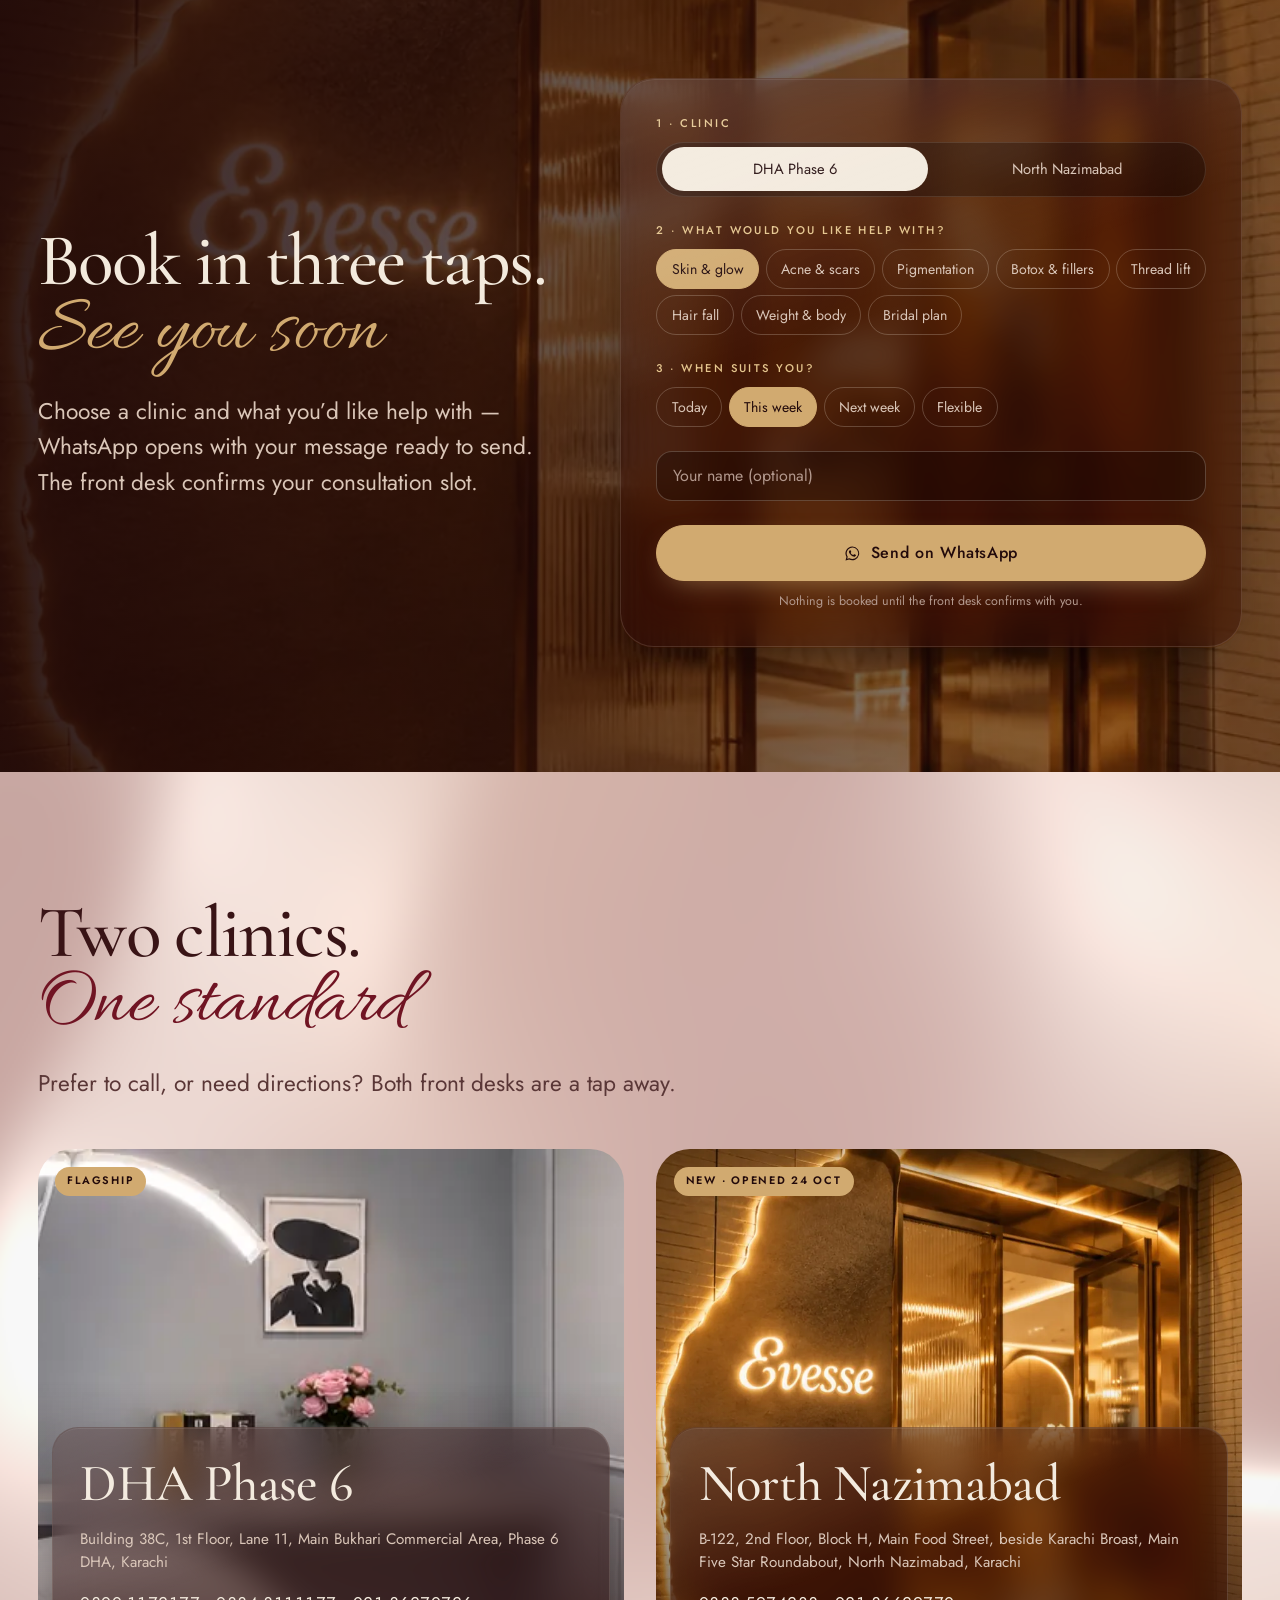
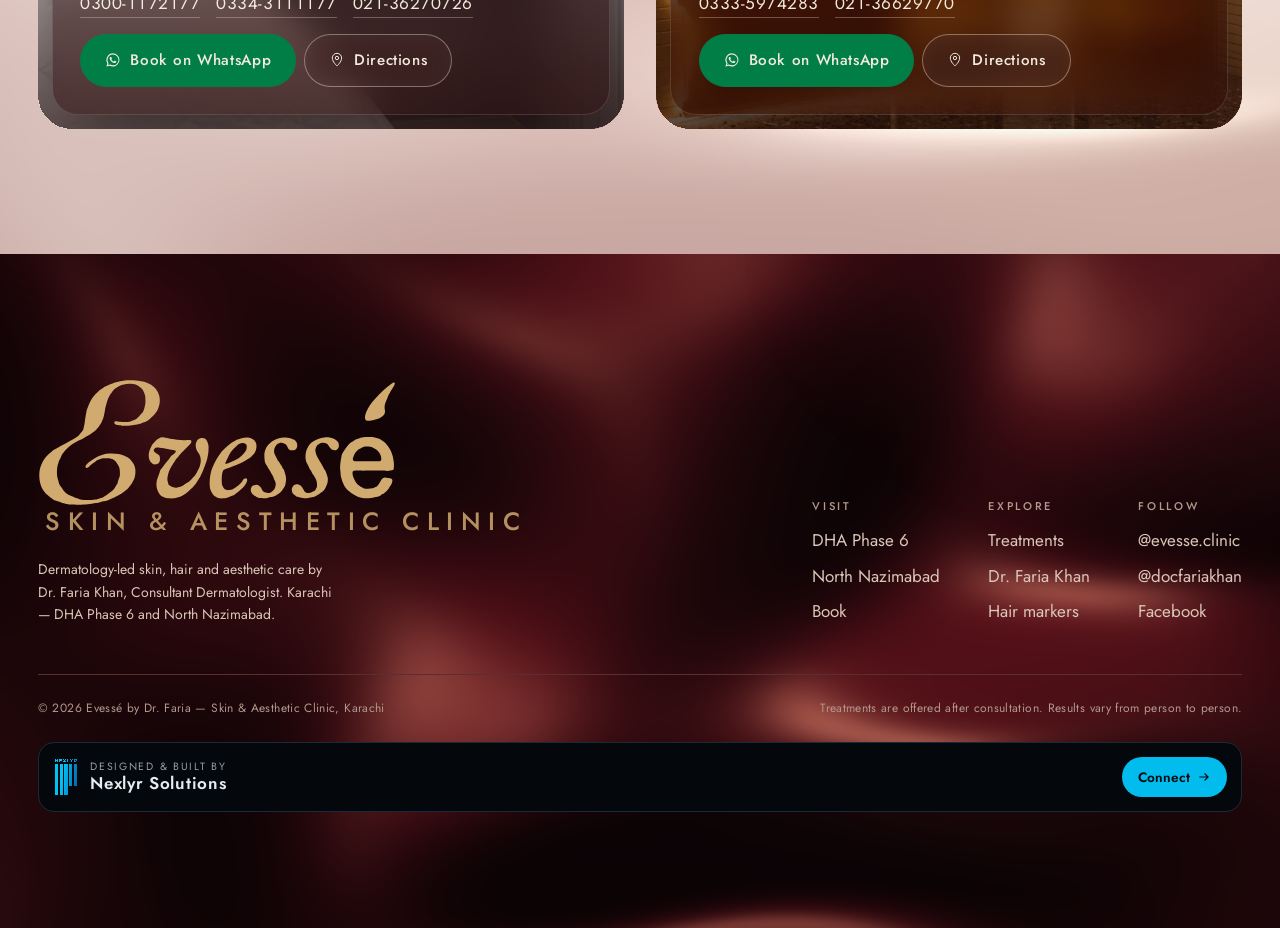
==== commit 34faee48: "Preloader: centred conic progress ring, wordmark always fully written before the iris opens Co-Autho" ====
--- a/index.html
+++ b/index.html
@@ -32,7 +32,7 @@
 <link rel="modulepreload" href="assets/js/hero-lens.js?v=3e4e9dba">
 <link rel="preload" as="image" href="assets/img/skin-macro.webp" fetchpriority="high">
 <script type="application/ld+json">{"@context":"https://schema.org","@type":"MedicalClinic","name":"Evessé by Dr. Faria — Skin & Aesthetic Clinic","alternateName":"Evesse Aesthetic Clinic","medicalSpecialty":["Dermatology","PlasticSurgery"],"image":"https://evesse.nexlyr.solutions/assets/img/og-image.jpg","url":"https://evesse.nexlyr.solutions/","sameAs":["https://www.instagram.com/evesse.clinic/","https://www.instagram.com/docfariakhan/","https://www.facebook.com/docfariakhan/"],"founder":{"@type":"Physician","name":"Dr. Faria Khan","jobTitle":"Consultant Dermatologist & Aesthetic Physician"},"department":[{"@type":"MedicalClinic","name":"Evessé — DHA","telephone":"+92-300-1172177","address":{"@type":"PostalAddress","streetAddress":"Building 38C, 1st Floor, Lane 11, Main Bukhari Commercial Area, Phase 6 DHA","addressLocality":"Karachi","addressCountry":"PK"}},{"@type":"MedicalClinic","name":"Evessé — North Nazimabad","telephone":"+92-333-5974283","address":{"@type":"PostalAddress","streetAddress":"B-122, 2nd Floor, Block H, Main Food Street, beside Karachi Broast, Main Five Star Roundabout, North Nazimabad","addressLocality":"Karachi","addressCountry":"PK"}}]}</script>
-<link rel="stylesheet" href="assets/css/site.css?v=8f5e7aa3">
+<link rel="stylesheet" href="assets/css/site.css?v=b0637604">
 <script>document.documentElement.classList.add('js');try{if(sessionStorage.getItem('ev-seen'))document.documentElement.classList.add('seen')}catch(e){}</script>
 </head>
 <body data-page="index.html">
@@ -41,7 +41,7 @@
   <span class="pl__glow pl__glow--a"></span><span class="pl__glow pl__glow--b"></span>
   <div class="pl__stage">
     <div class="pl__lens">
-      <svg class="pl__ring" viewBox="0 0 200 200"><circle class="pl__track" cx="100" cy="100" r="96"/><circle class="pl__prog" cx="100" cy="100" r="96" pathLength="1"/></svg>
+      <span class="pl__ring"></span>
       <span class="pl__mono"></span>
     </div>
     <span class="pl__word"></span>
@@ -329,7 +329,7 @@
   <div class="chat__chips" role="group" aria-label="Suggested questions"></div>
 </section>
 <script src="assets/vendor/lenis.min.js?v=205b0d5f" defer></script>
-<script src="assets/js/site.js?v=7ce3d3b8" defer></script>
+<script src="assets/js/site.js?v=2ea71471" defer></script>
 
 </body>
 </html>
--- a/assets/css/site.css
+++ b/assets/css/site.css
@@ -110,13 +110,10 @@
 .preloader.is-done .pl__stage { transform: translate(-50%, -50%) scale(1.35); opacity: 0; }
 .pl__lens { position: relative; width: clamp(150px, 12vw + 80px, 210px); height: clamp(150px, 12vw + 80px, 210px); border-radius: 50%; display: grid; place-items: center; background: oklch(24% 0.07 18 / 0.4); -webkit-backdrop-filter: blur(16px) saturate(150%); backdrop-filter: blur(16px) saturate(150%); border: 1px solid oklch(94% 0.02 78 / 0.14); box-shadow: inset 0 1px 0 oklch(100% 0 0 / 0.12), inset 0 -20px 40px oklch(10% 0.03 18 / 0.35), 0 30px 80px -24px oklch(6% 0.03 18 / 0.9); animation: pl-in 700ms var(--ease-out) both; }
 .pl__lens::after { content: ""; position: absolute; inset: 0; border-radius: 50%; background: linear-gradient(150deg, oklch(100% 0 0 / 0.18), transparent 40%); pointer-events: none; }
-.pl__ring { position: absolute; inset: -14px; width: calc(100% + 28px); height: calc(100% + 28px); transform: rotate(-90deg); overflow: visible; }
-.pl__ring circle { fill: none; stroke-width: 1; vector-effect: non-scaling-stroke; }
-.pl__track { stroke: oklch(94% 0.02 78 / 0.12); }
-.pl__prog { stroke: var(--color-gilt-hi); stroke-width: 1.5; stroke-linecap: round; stroke-dasharray: 1; stroke-dashoffset: calc(1 - var(--p, 0)); filter: drop-shadow(0 0 6px oklch(84% 0.08 82 / 0.6)); }
-.pl__mono { width: clamp(46px, 3vw + 26px, 64px); aspect-ratio: 1434 / 1685; background: linear-gradient(110deg, var(--color-gilt-dim) 0%, var(--color-gilt-hi) 38%, oklch(95% 0.05 85) 50%, var(--color-gilt-hi) 62%, var(--color-gilt) 100%); background-size: 250% 100%; -webkit-mask: url("../img/monogram.svg") center / contain no-repeat; mask: url("../img/monogram.svg") center / contain no-repeat; clip-path: inset(100% 0 0 0); animation: pl-fill 900ms cubic-bezier(0.65, 0, 0.35, 1) 150ms forwards, pl-foil 2.2s linear 800ms infinite; }
-.pl__word { display: block; width: clamp(190px, 12vw + 140px, 300px); aspect-ratio: 2259 / 800; margin-top: 0.4rem; background: linear-gradient(100deg, var(--color-gilt-dim), var(--color-gilt-hi) 45%, var(--color-gilt) 75%); -webkit-mask: url("../img/wordmark.svg") center / contain no-repeat; mask: url("../img/wordmark.svg") center / contain no-repeat; clip-path: inset(0 100% 0 0); animation: pl-write 900ms cubic-bezier(0.65, 0, 0.35, 1) 450ms forwards; }
-.pl__sub { font-family: var(--font-body); font-size: 0.66rem; letter-spacing: 0.7em; text-transform: uppercase; color: var(--color-cream-2); padding-left: 0.7em; white-space: nowrap; opacity: 0; animation: pl-track 900ms var(--ease-out) 750ms forwards; }
+.pl__ring { position: absolute; inset: -13px; border-radius: 50%; pointer-events: none; background: conic-gradient(var(--color-gilt-hi) calc(var(--p, 0) * 1turn), oklch(94% 0.02 78 / 0.16) 0); -webkit-mask: radial-gradient(farthest-side, transparent calc(100% - 1.6px), #000 calc(100% - 1.2px)); mask: radial-gradient(farthest-side, transparent calc(100% - 1.6px), #000 calc(100% - 1.2px)); filter: drop-shadow(0 0 5px oklch(84% 0.08 82 / 0.55)); }
+.pl__mono { width: clamp(46px, 3vw + 26px, 64px); aspect-ratio: 1434 / 1685; background: linear-gradient(110deg, var(--color-gilt-dim) 0%, var(--color-gilt-hi) 38%, oklch(95% 0.05 85) 50%, var(--color-gilt-hi) 62%, var(--color-gilt) 100%); background-size: 250% 100%; -webkit-mask: url("../img/monogram.svg") center / contain no-repeat; mask: url("../img/monogram.svg") center / contain no-repeat; clip-path: inset(100% 0 0 0); animation: pl-fill 700ms cubic-bezier(0.65, 0, 0.35, 1) 80ms forwards, pl-foil 2.2s linear 700ms infinite; }
+.pl__word { display: block; width: clamp(190px, 12vw + 140px, 300px); aspect-ratio: 2259 / 800; margin-top: 0.4rem; background: linear-gradient(100deg, var(--color-gilt-dim), var(--color-gilt-hi) 45%, var(--color-gilt) 75%); -webkit-mask: url("../img/wordmark.svg") center / contain no-repeat; mask: url("../img/wordmark.svg") center / contain no-repeat; clip-path: inset(0 100% 0 0); animation: pl-write 750ms cubic-bezier(0.65, 0, 0.35, 1) 260ms forwards; }
+.pl__sub { font-family: var(--font-body); font-size: 0.66rem; letter-spacing: 0.7em; text-transform: uppercase; color: var(--color-cream-2); padding-left: 0.7em; white-space: nowrap; opacity: 0; animation: pl-track 700ms var(--ease-out) 600ms forwards; }
 .pl__foot { position: absolute; left: clamp(1.25rem, 4vw, 3rem); right: clamp(1.25rem, 4vw, 3rem); bottom: clamp(1.25rem, 4vw, 2.5rem); display: flex; justify-content: space-between; align-items: end; color: var(--color-cream-3); transition: opacity 400ms var(--ease-out); }
 .preloader.is-done .pl__foot { opacity: 0; }
 .pl__tag { font-family: var(--font-display); font-size: 1.15rem; letter-spacing: 0.01em; color: var(--color-cream-2); }
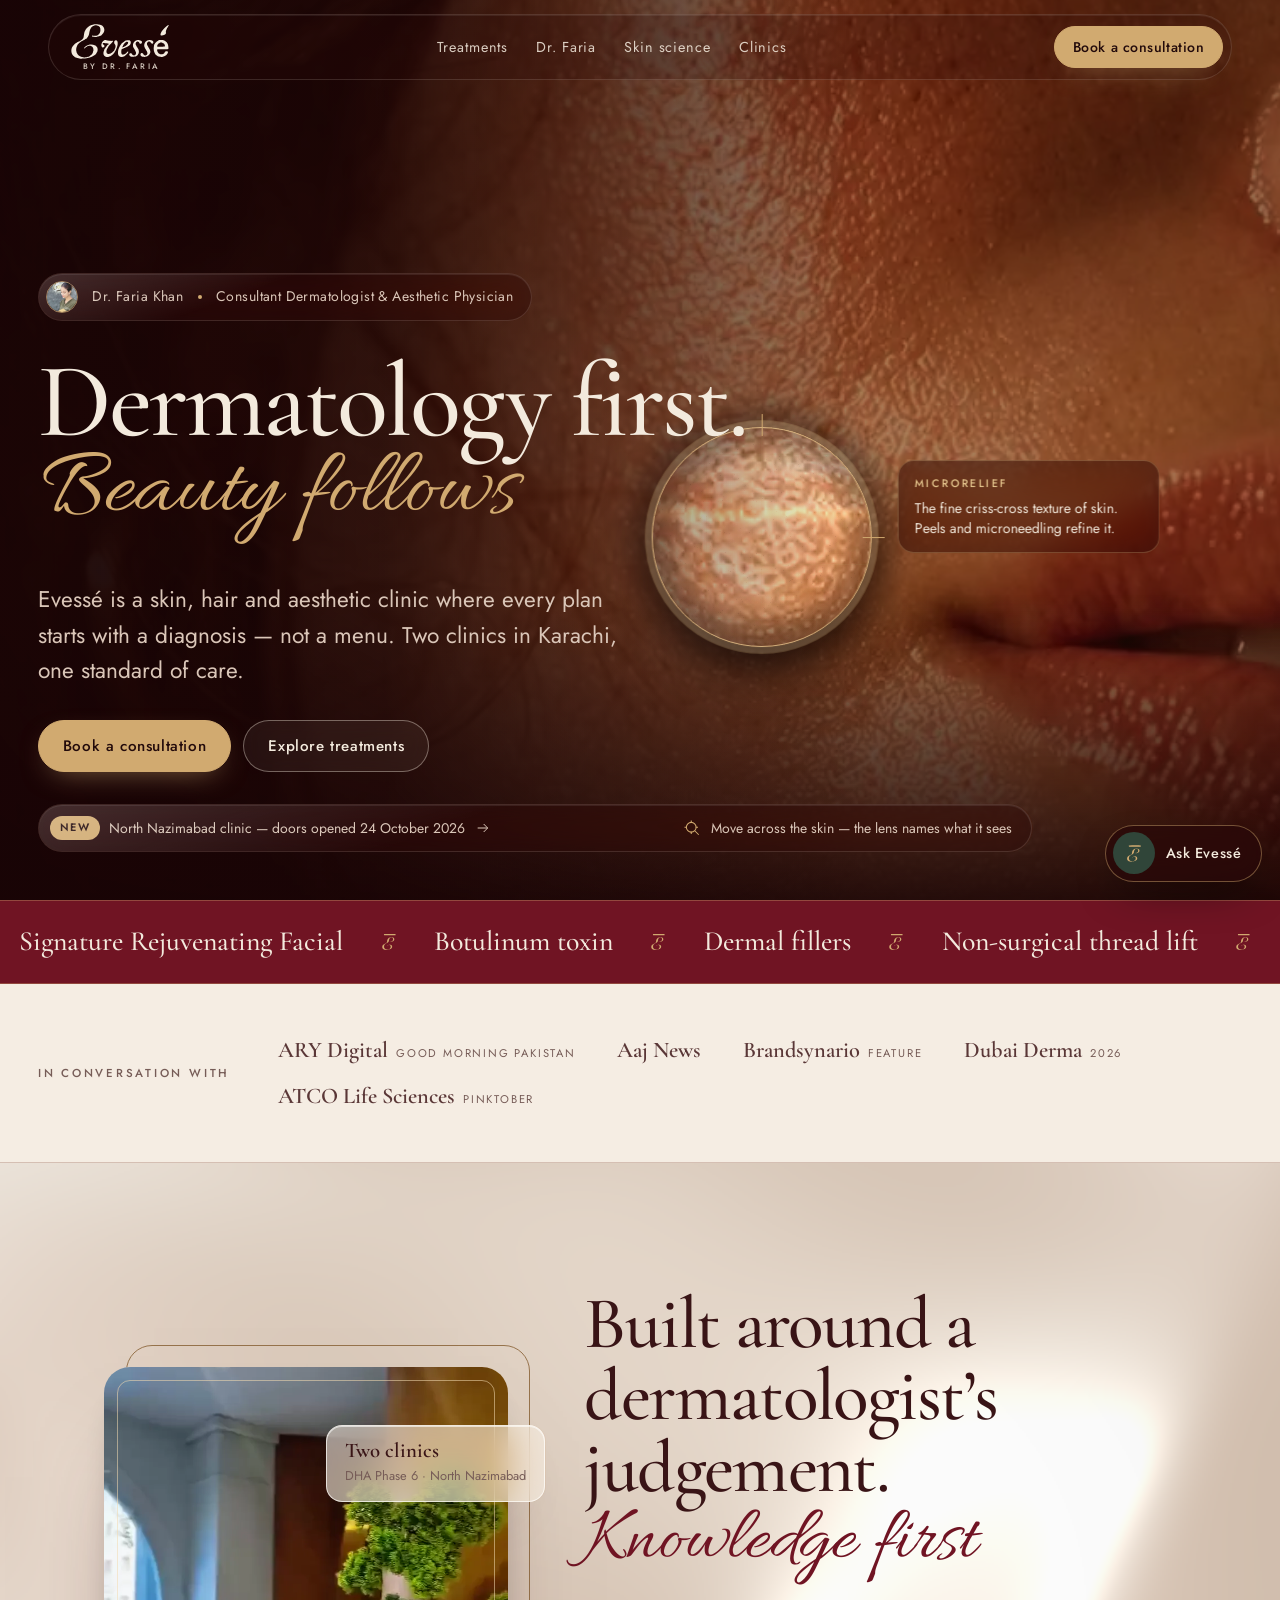
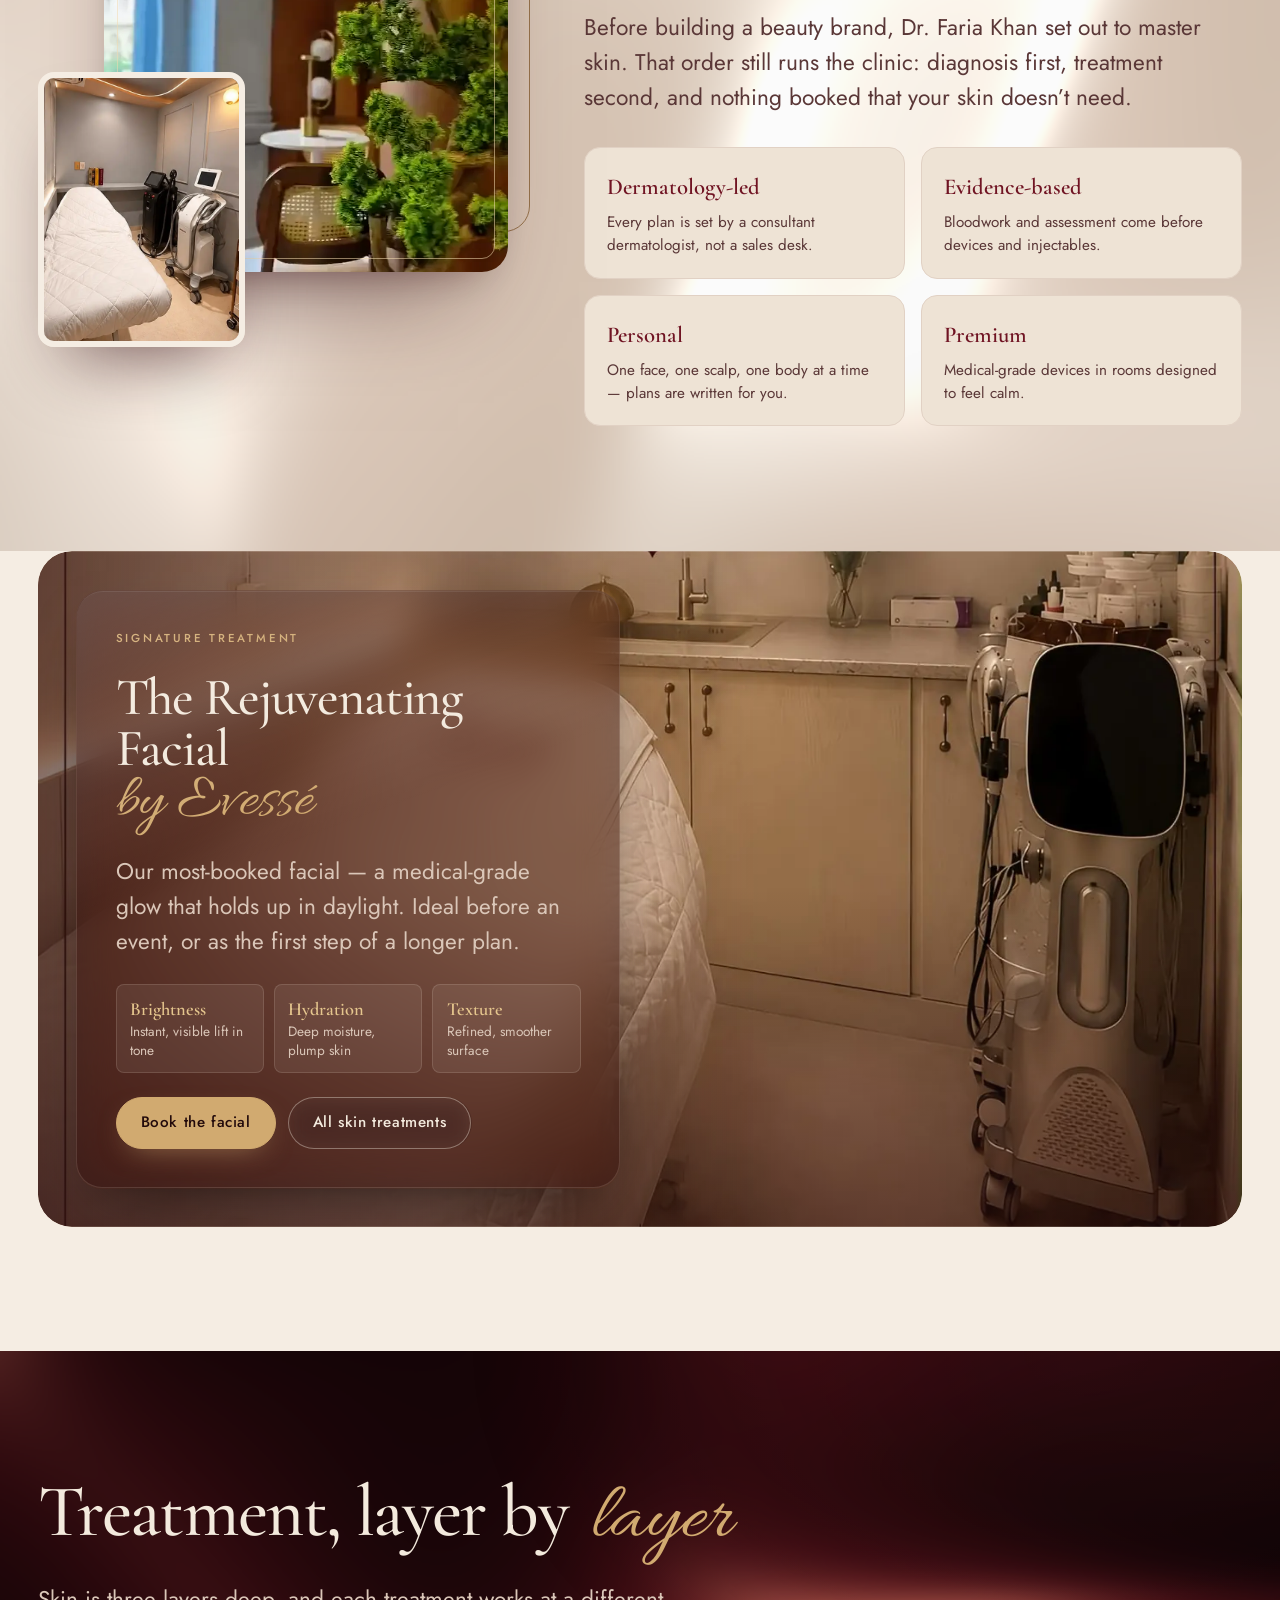
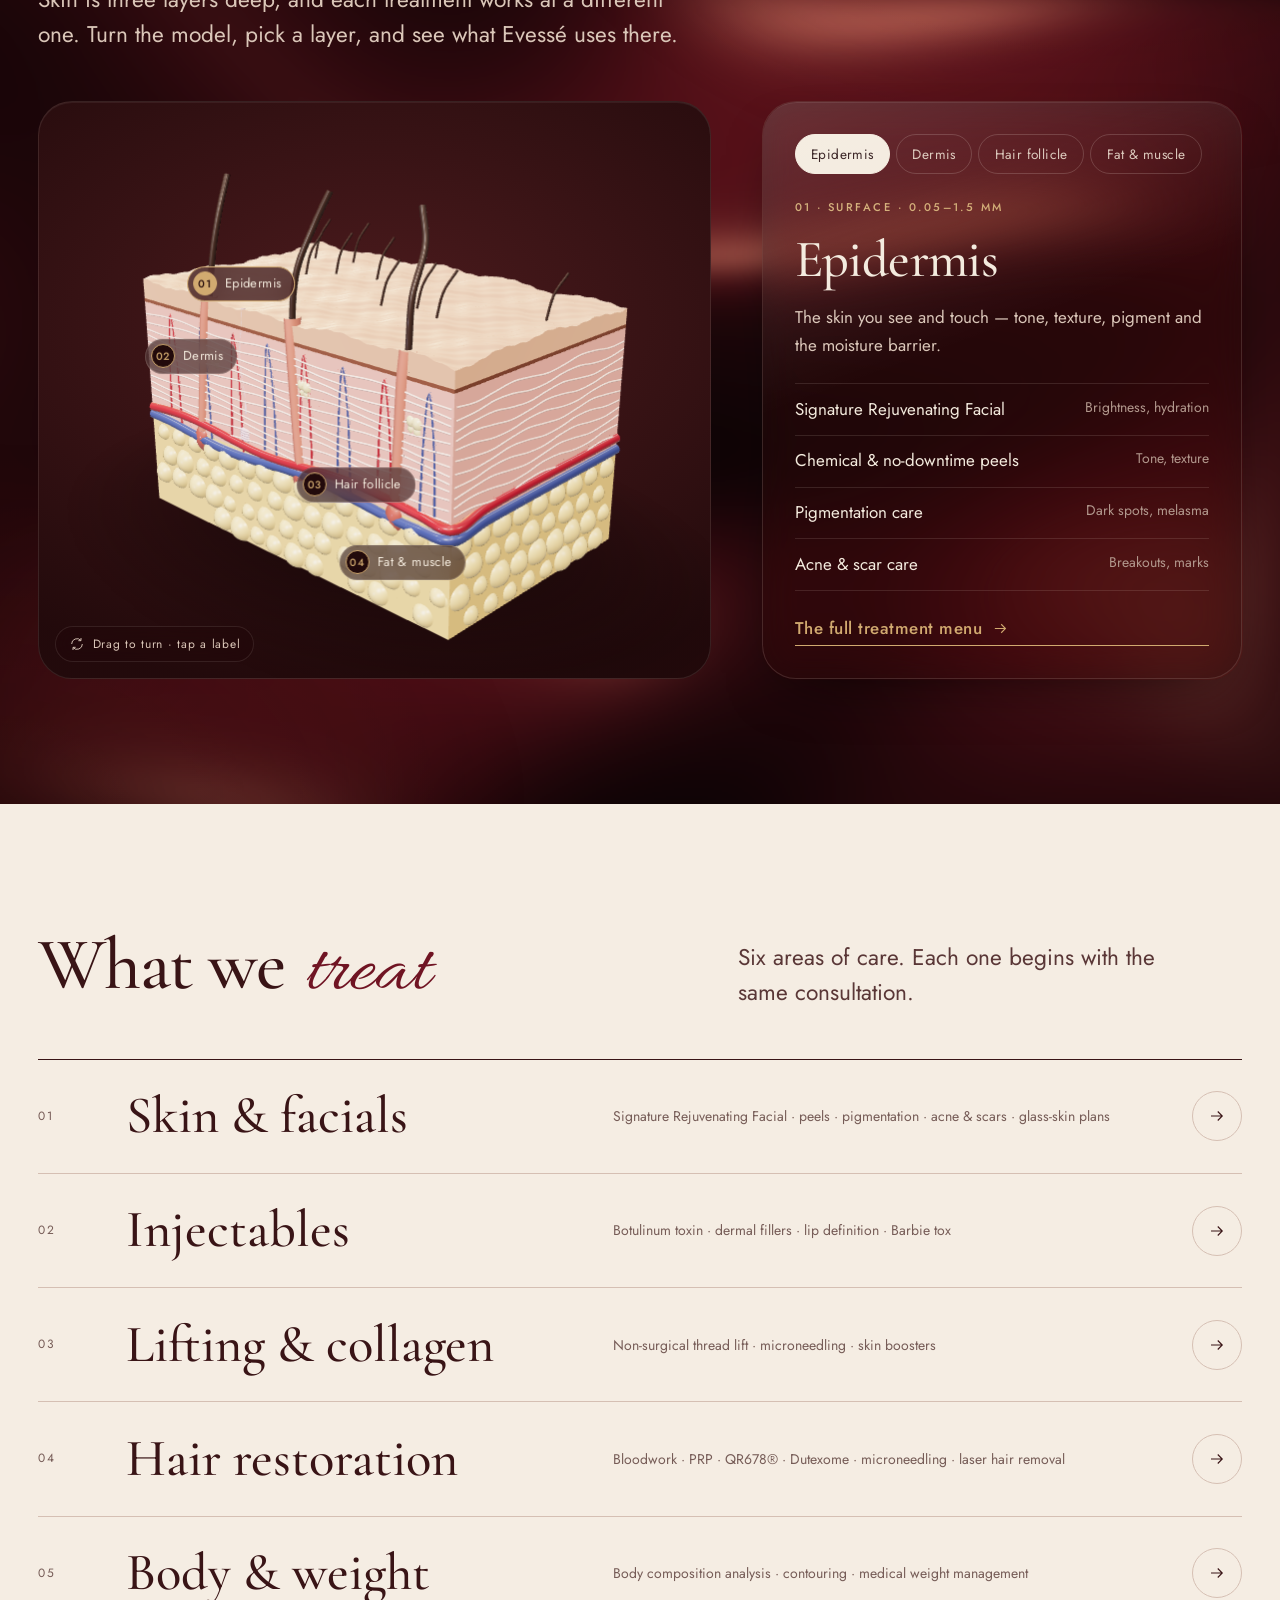
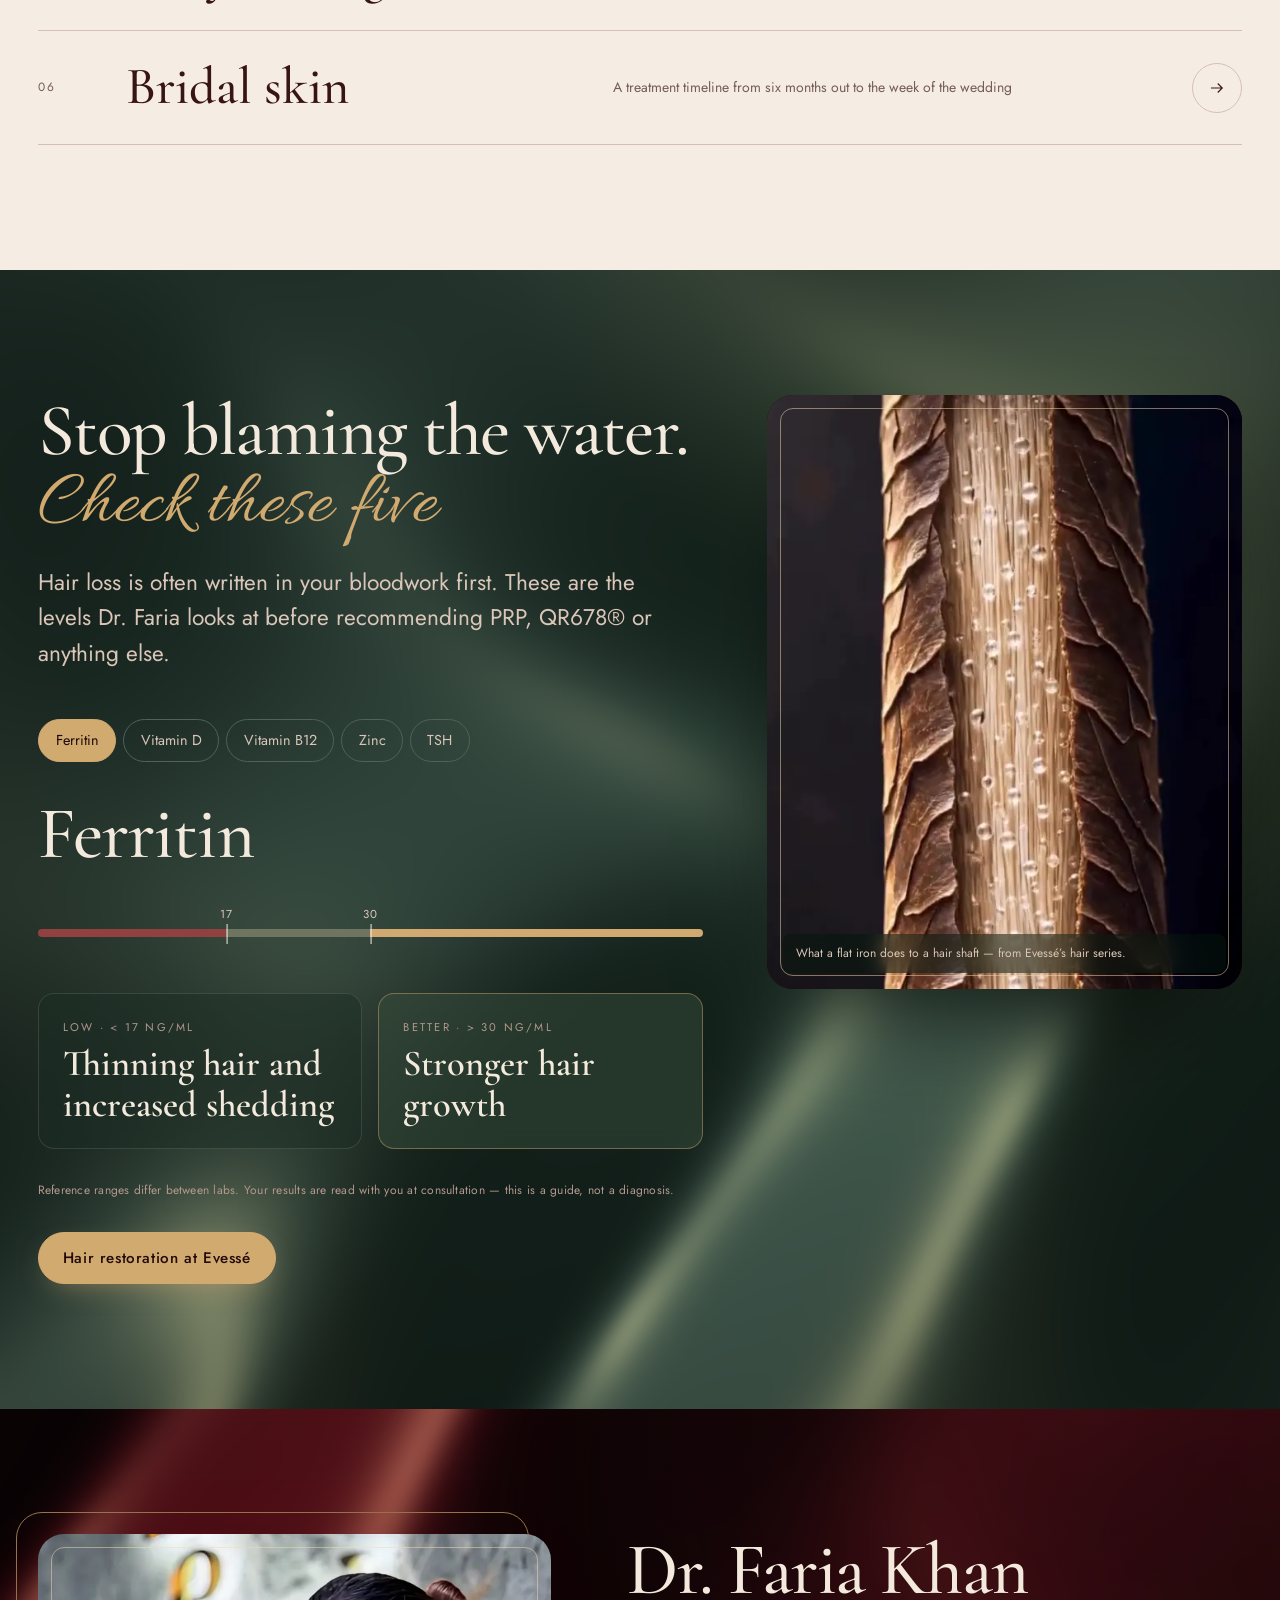
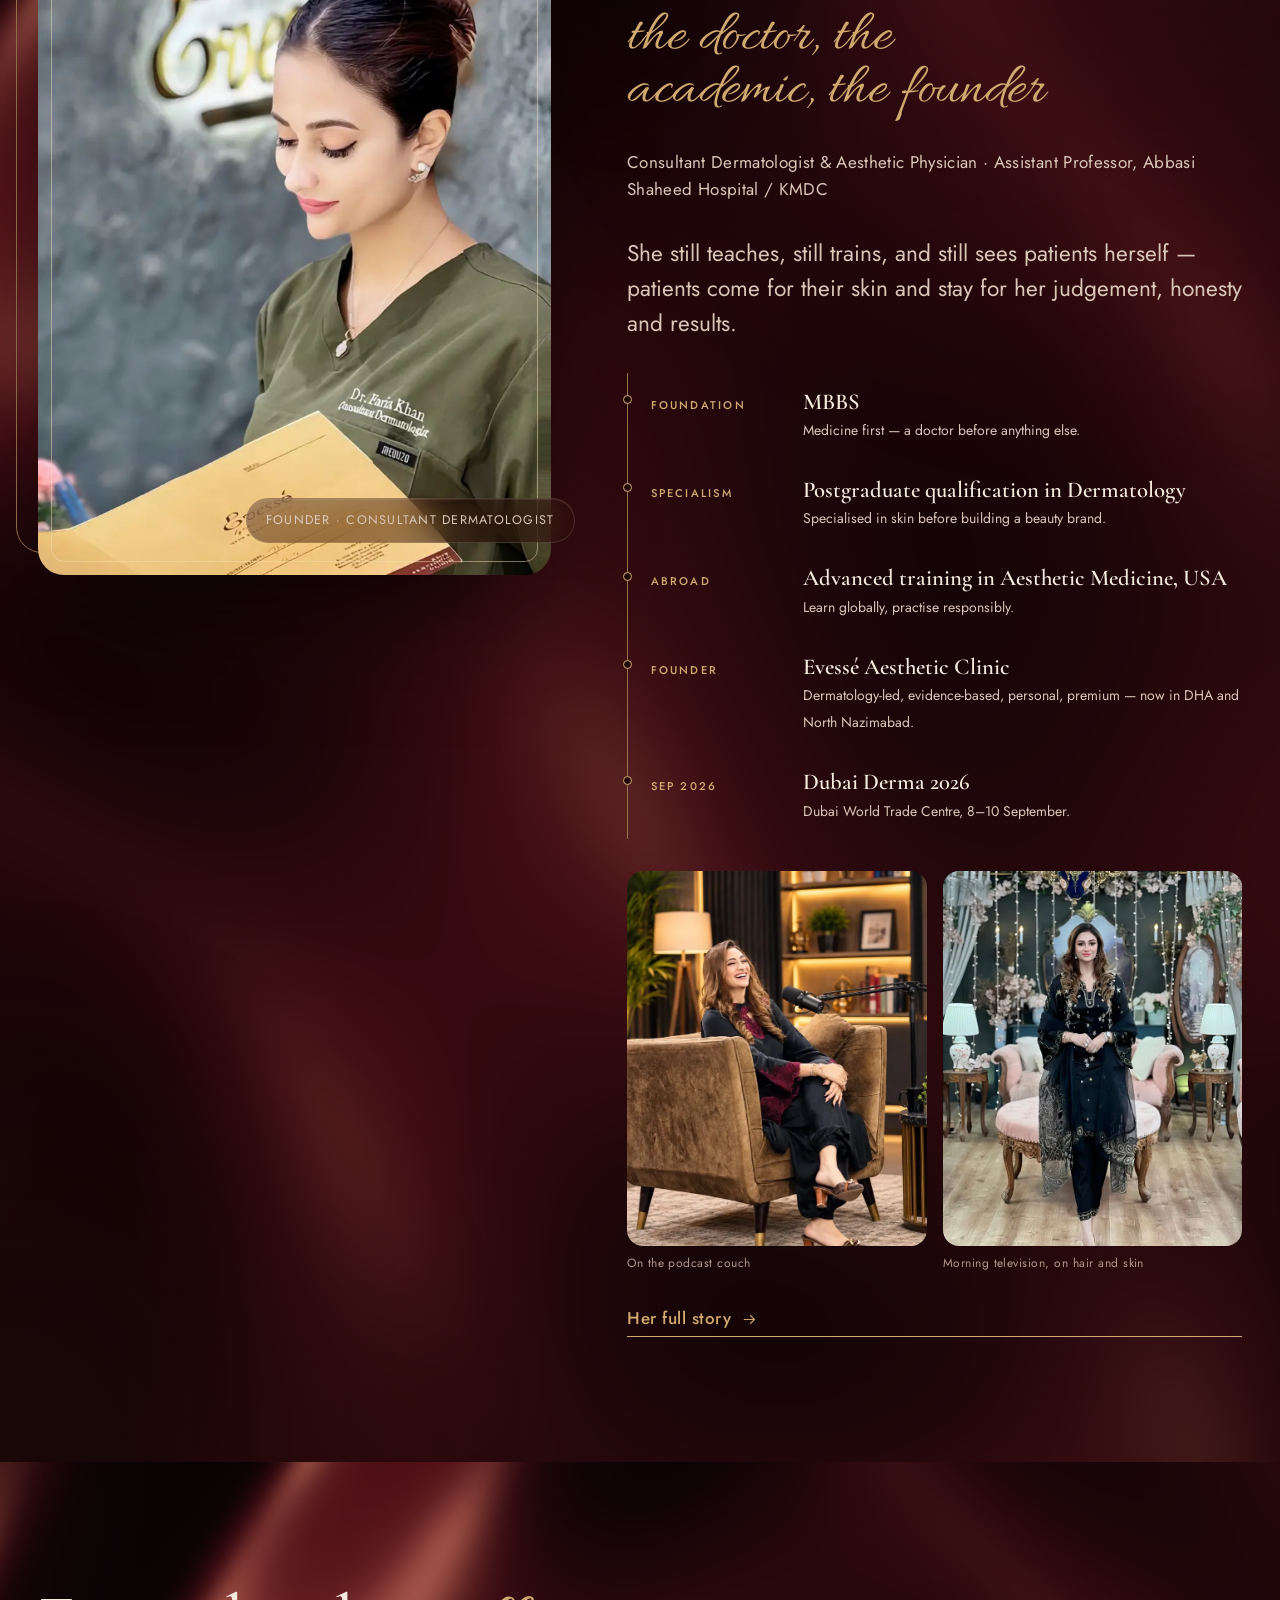
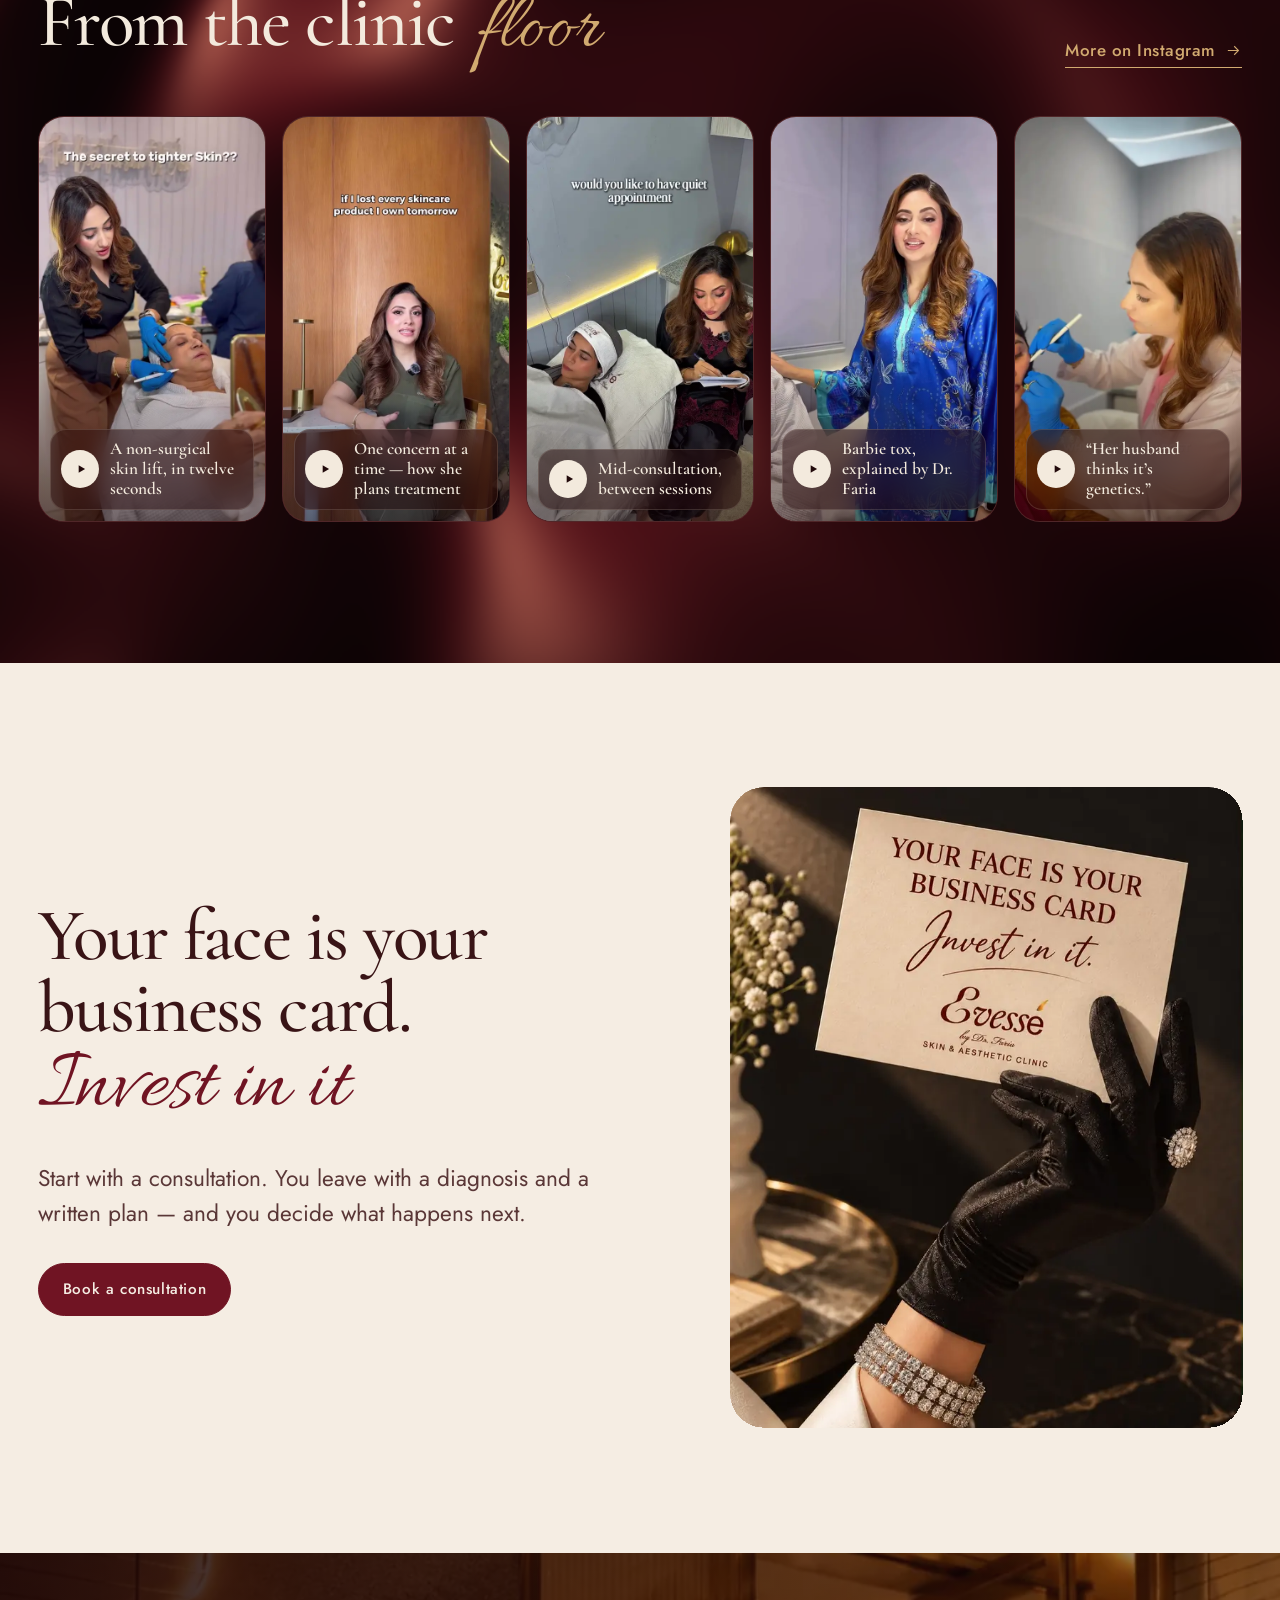
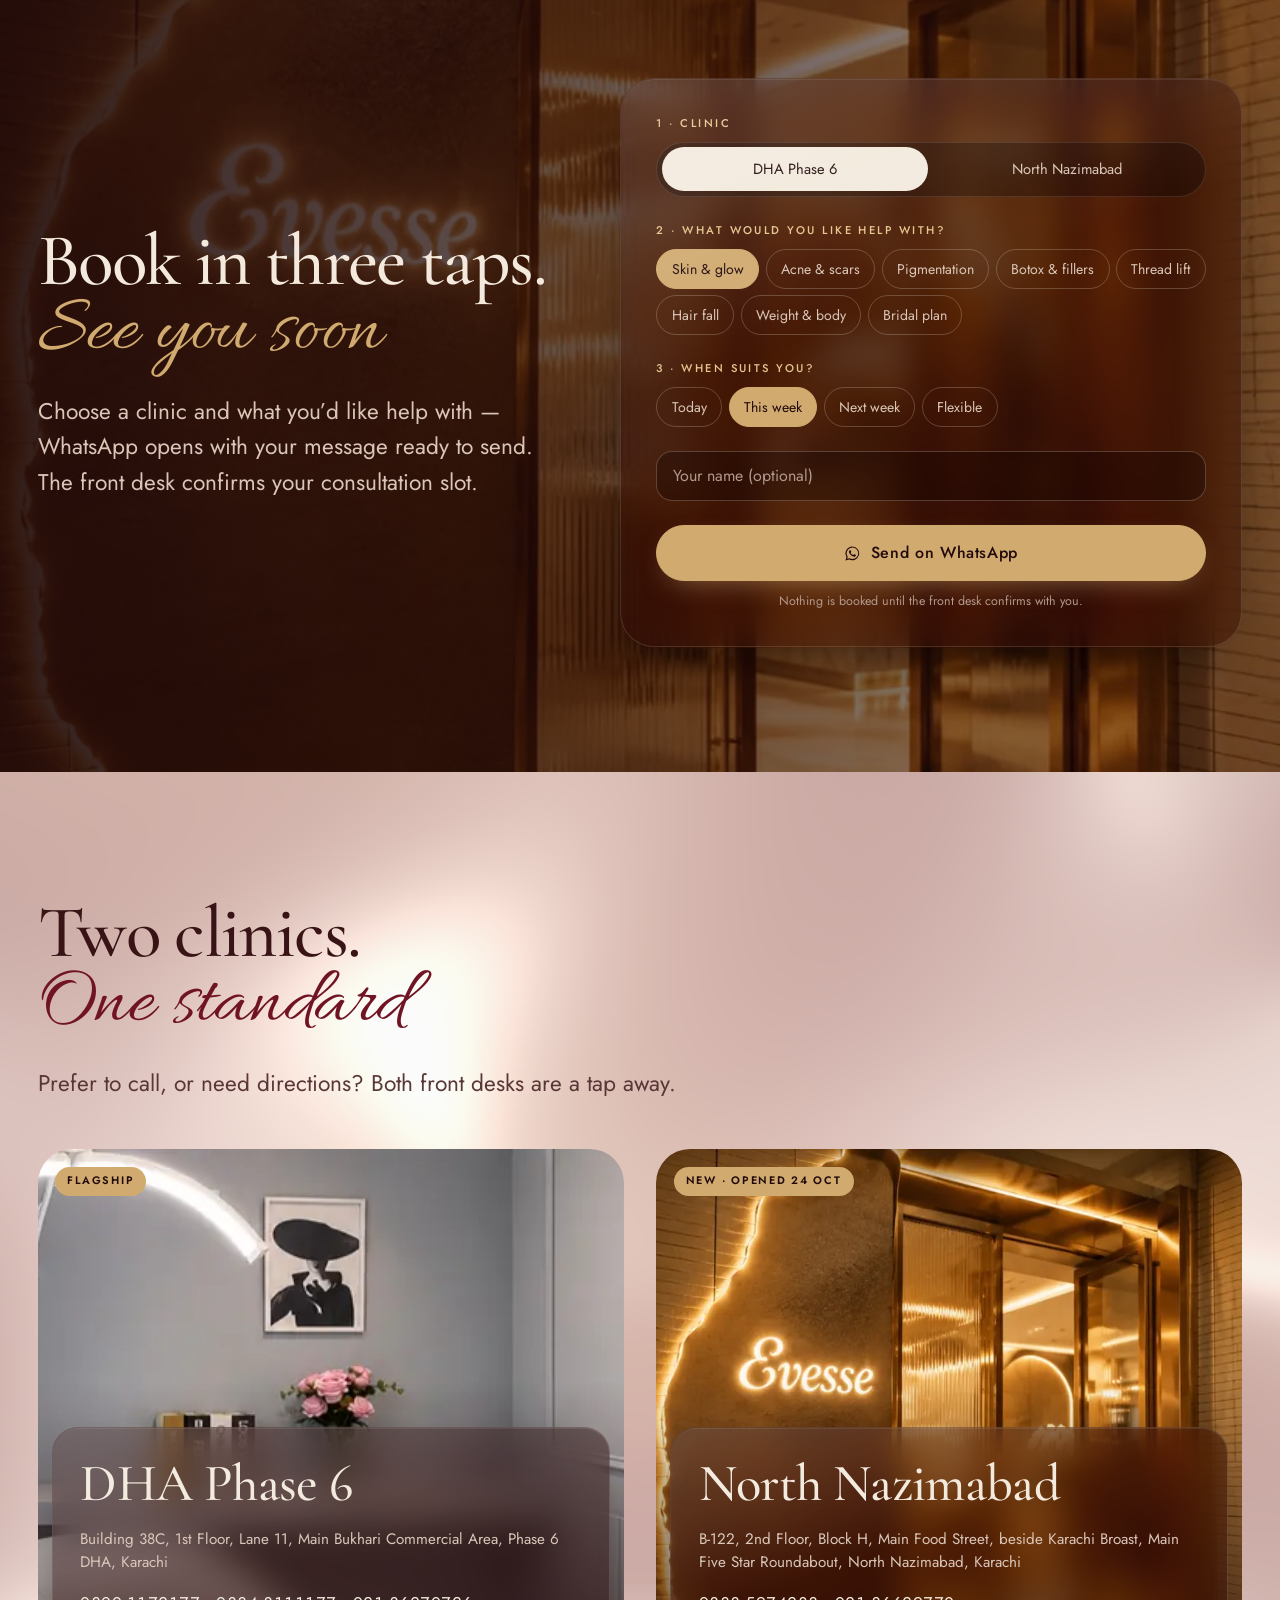
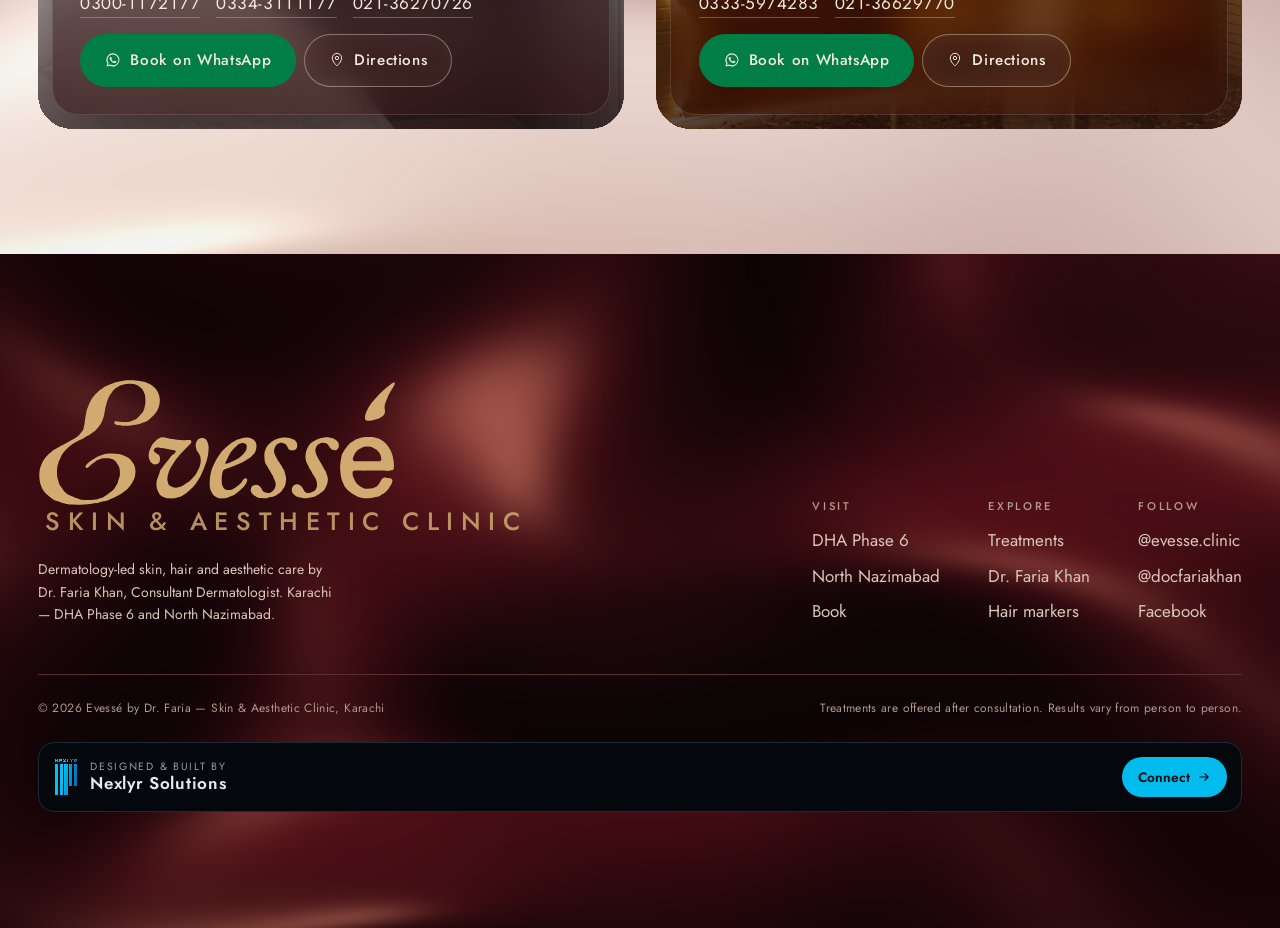
==== commit db5d19c2: "Compact mobile footer (~30% of previous height) Co-Authored-By: Claude Opus 5.5 <noreply@anthropic.c" ====
--- a/index.html
+++ b/index.html
@@ -32,7 +32,7 @@
 <link rel="modulepreload" href="assets/js/hero-lens.js?v=3e4e9dba">
 <link rel="preload" as="image" href="assets/img/skin-macro.webp" fetchpriority="high">
 <script type="application/ld+json">{"@context":"https://schema.org","@type":"MedicalClinic","name":"Evessé by Dr. Faria — Skin & Aesthetic Clinic","alternateName":"Evesse Aesthetic Clinic","medicalSpecialty":["Dermatology","PlasticSurgery"],"image":"https://evesse.nexlyr.solutions/assets/img/og-image.jpg","url":"https://evesse.nexlyr.solutions/","sameAs":["https://www.instagram.com/evesse.clinic/","https://www.instagram.com/docfariakhan/","https://www.facebook.com/docfariakhan/"],"founder":{"@type":"Physician","name":"Dr. Faria Khan","jobTitle":"Consultant Dermatologist & Aesthetic Physician"},"department":[{"@type":"MedicalClinic","name":"Evessé — DHA","telephone":"+92-300-1172177","address":{"@type":"PostalAddress","streetAddress":"Building 38C, 1st Floor, Lane 11, Main Bukhari Commercial Area, Phase 6 DHA","addressLocality":"Karachi","addressCountry":"PK"}},{"@type":"MedicalClinic","name":"Evessé — North Nazimabad","telephone":"+92-333-5974283","address":{"@type":"PostalAddress","streetAddress":"B-122, 2nd Floor, Block H, Main Food Street, beside Karachi Broast, Main Five Star Roundabout, North Nazimabad","addressLocality":"Karachi","addressCountry":"PK"}}]}</script>
-<link rel="stylesheet" href="assets/css/site.css?v=b0637604">
+<link rel="stylesheet" href="assets/css/site.css?v=4c064211">
 <script>document.documentElement.classList.add('js');try{if(sessionStorage.getItem('ev-seen'))document.documentElement.classList.add('seen')}catch(e){}</script>
 </head>
 <body data-page="index.html">
--- a/assets/css/site.css
+++ b/assets/css/site.css
@@ -644,9 +644,26 @@
   .mk-pair { grid-template-columns: minmax(0, 1fr); }
   .index-head { grid-template-columns: minmax(0, 1fr); }
   .reels { grid-auto-columns: 66%; }
-  .footer__cols { grid-template-columns: minmax(0, 1fr) minmax(0, 1fr); gap: var(--space-lg); }
-  .footer { padding-bottom: 104px; }
-  .nexlyr { padding: 0.7rem; }
+  /* compact footer on phones (~30% of the desktop stack) */
+  .footer { padding-top: 1.6rem; padding-bottom: 0.9rem; }
+  .footer__mast { gap: 0.9rem; padding-bottom: 0.9rem; }
+  .footer__mast > div { gap: 0 !important; }
+  .footer__mast > div > p { display: none; }
+  .footer .wordmark { --wm: 116px; }
+  .footer__cols { display: flex; flex-wrap: wrap; gap: 0.3rem 0; }
+  .footer__cols > div { display: contents; }
+  .footer__cols h4 { display: none; }
+  .footer__cols ul { display: contents; }
+  .footer__cols li { display: inline-flex; align-items: center; }
+  .footer__cols li::after { content: ""; flex: none; width: 3px; height: 3px; border-radius: 50%; background: var(--color-gilt-dim); margin: 0 0.65rem; }
+  .footer__cols > div:nth-child(-n+2) li:nth-child(3) { display: none; }
+  .footer__cols > div:last-child li:last-child { display: none; }
+  .footer__cols > div:last-child li:nth-child(2)::after { display: none; }
+  .footer__cols a { font-size: 0.8rem; letter-spacing: 0.02em; }
+  .footer__base { padding-block: 0.7rem; font-size: 0.68rem; }
+  .footer__base span:last-child { display: none; }
+  .nexlyr { margin-bottom: 0; padding: 0.5rem 0.5rem 0.5rem 0.7rem; }
+  .nexlyr__btn { min-height: 34px; padding: 0.35rem 0.85rem; font-size: 0.78rem; }
   .nexlyr__id small { display: none; }
   .chat-fab { display: none; }
   .chat { right: 12px; left: 12px; width: auto; bottom: 88px; height: min(500px, calc(100svh - 170px)); }
